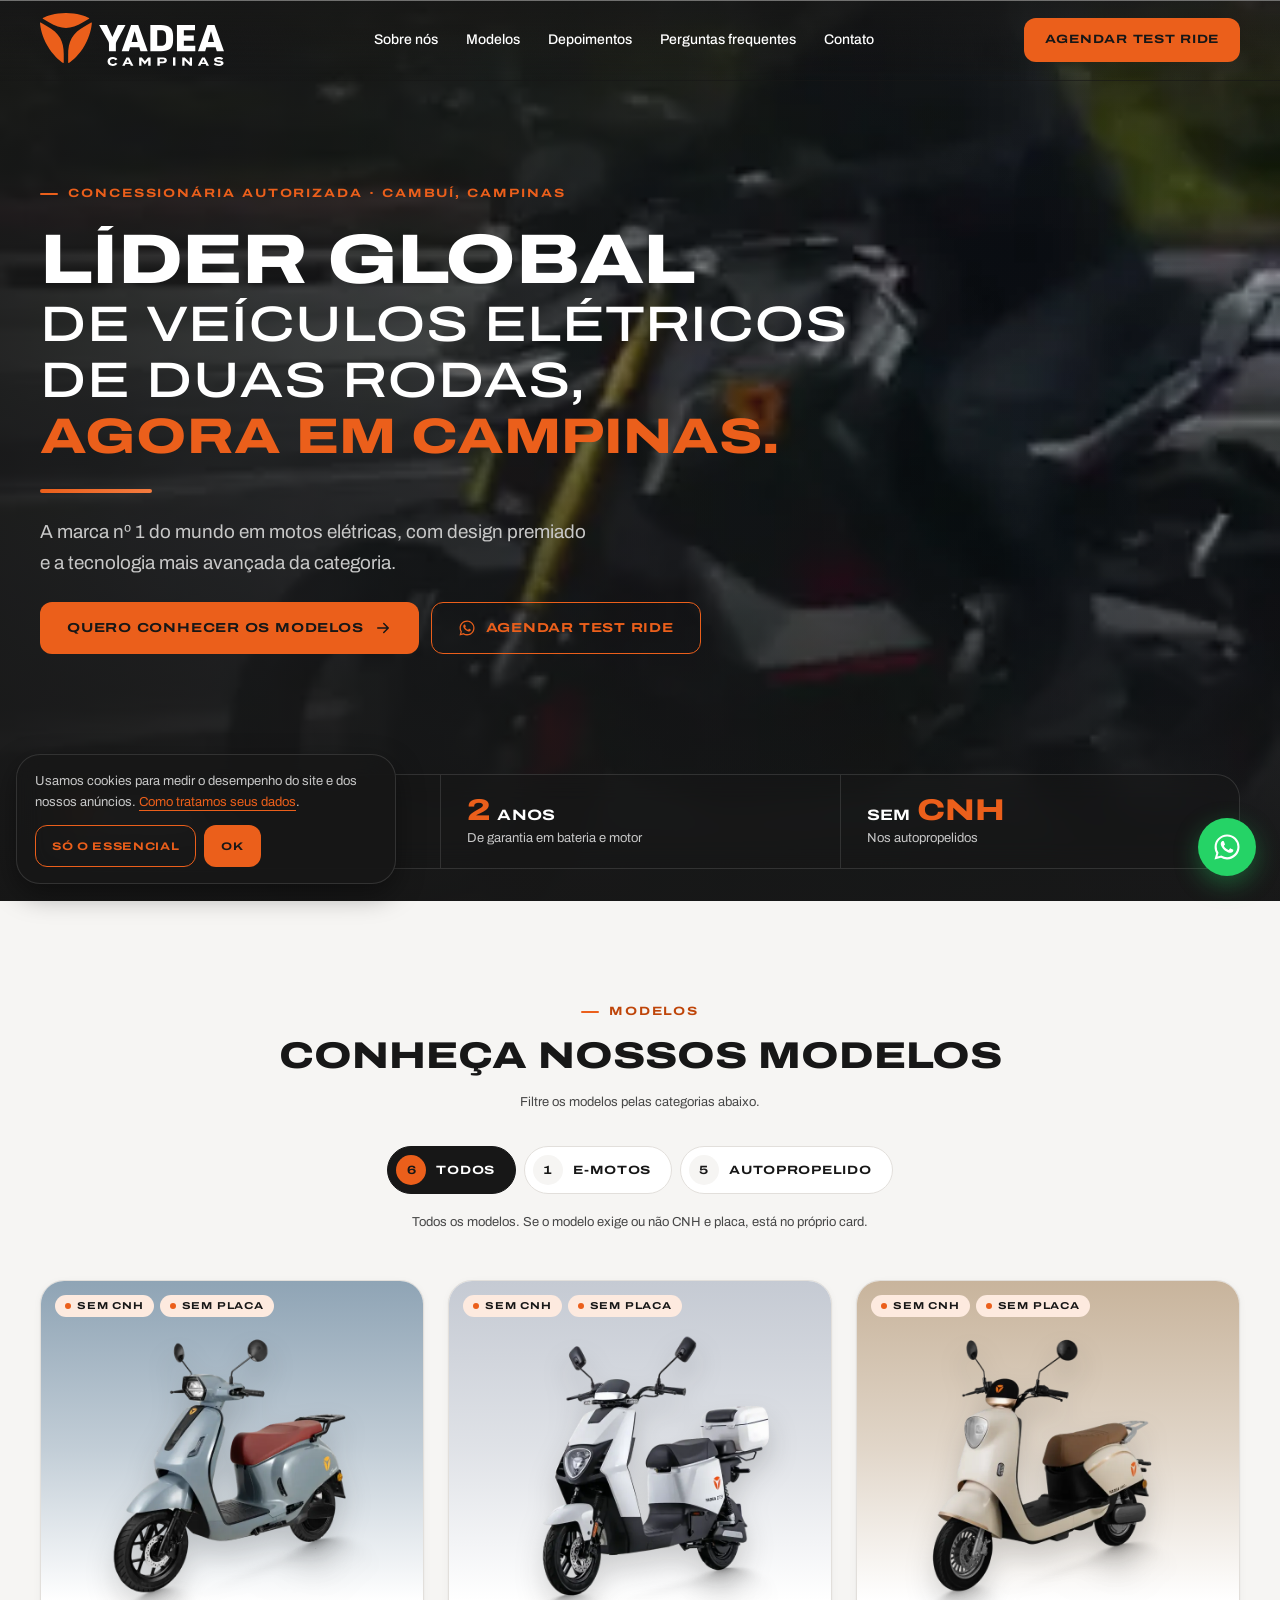
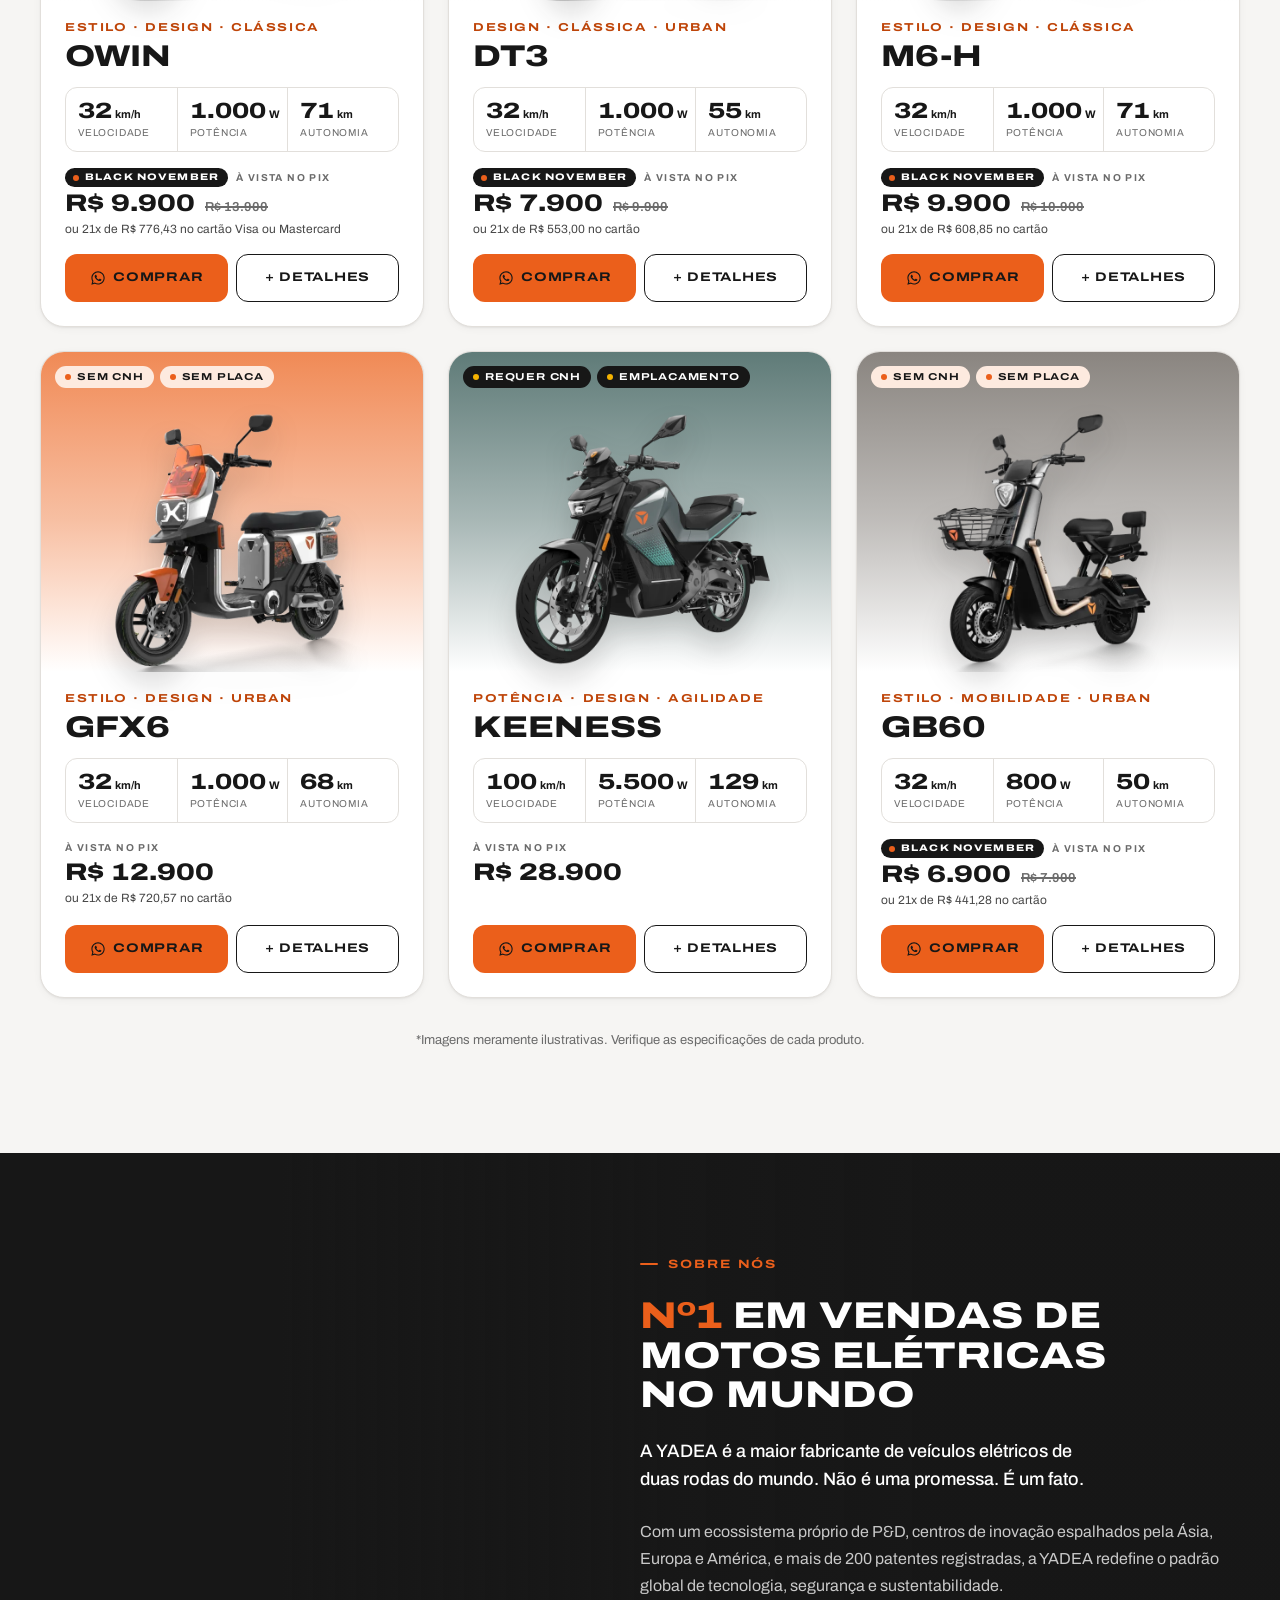
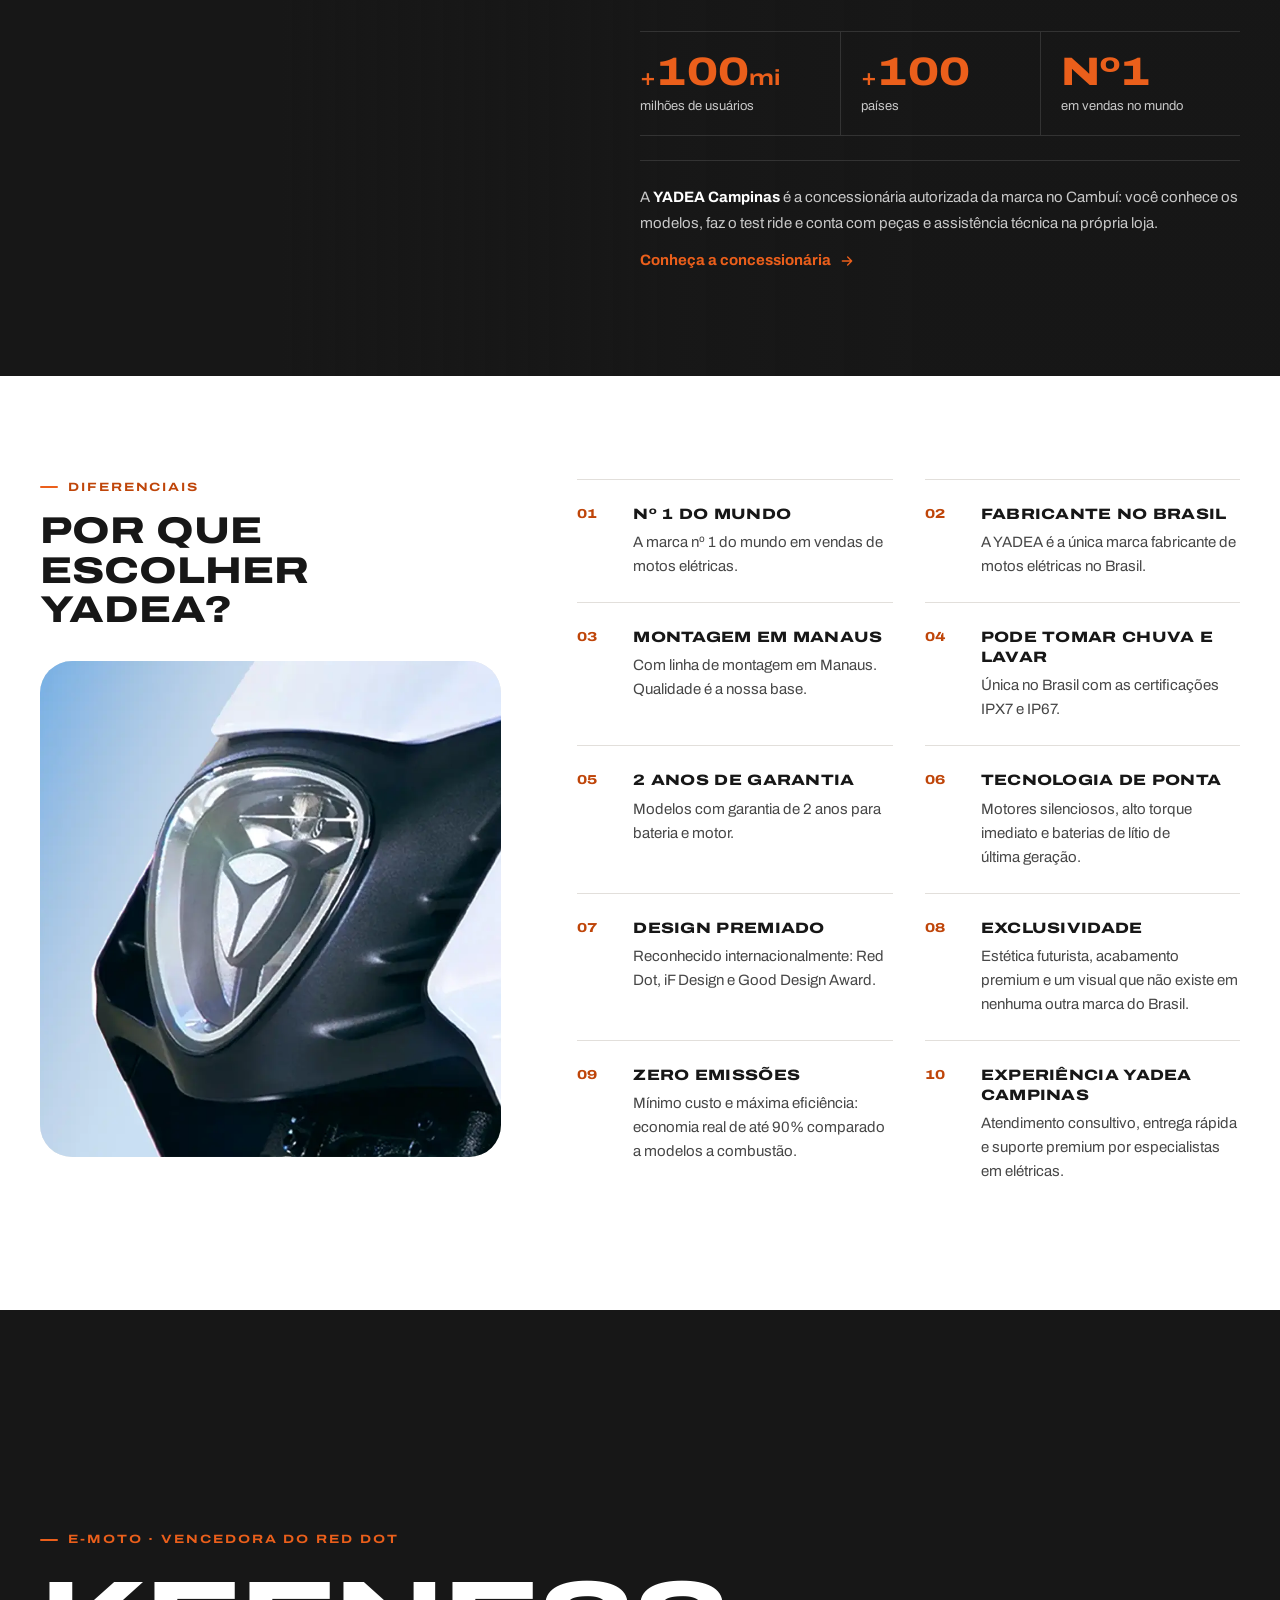
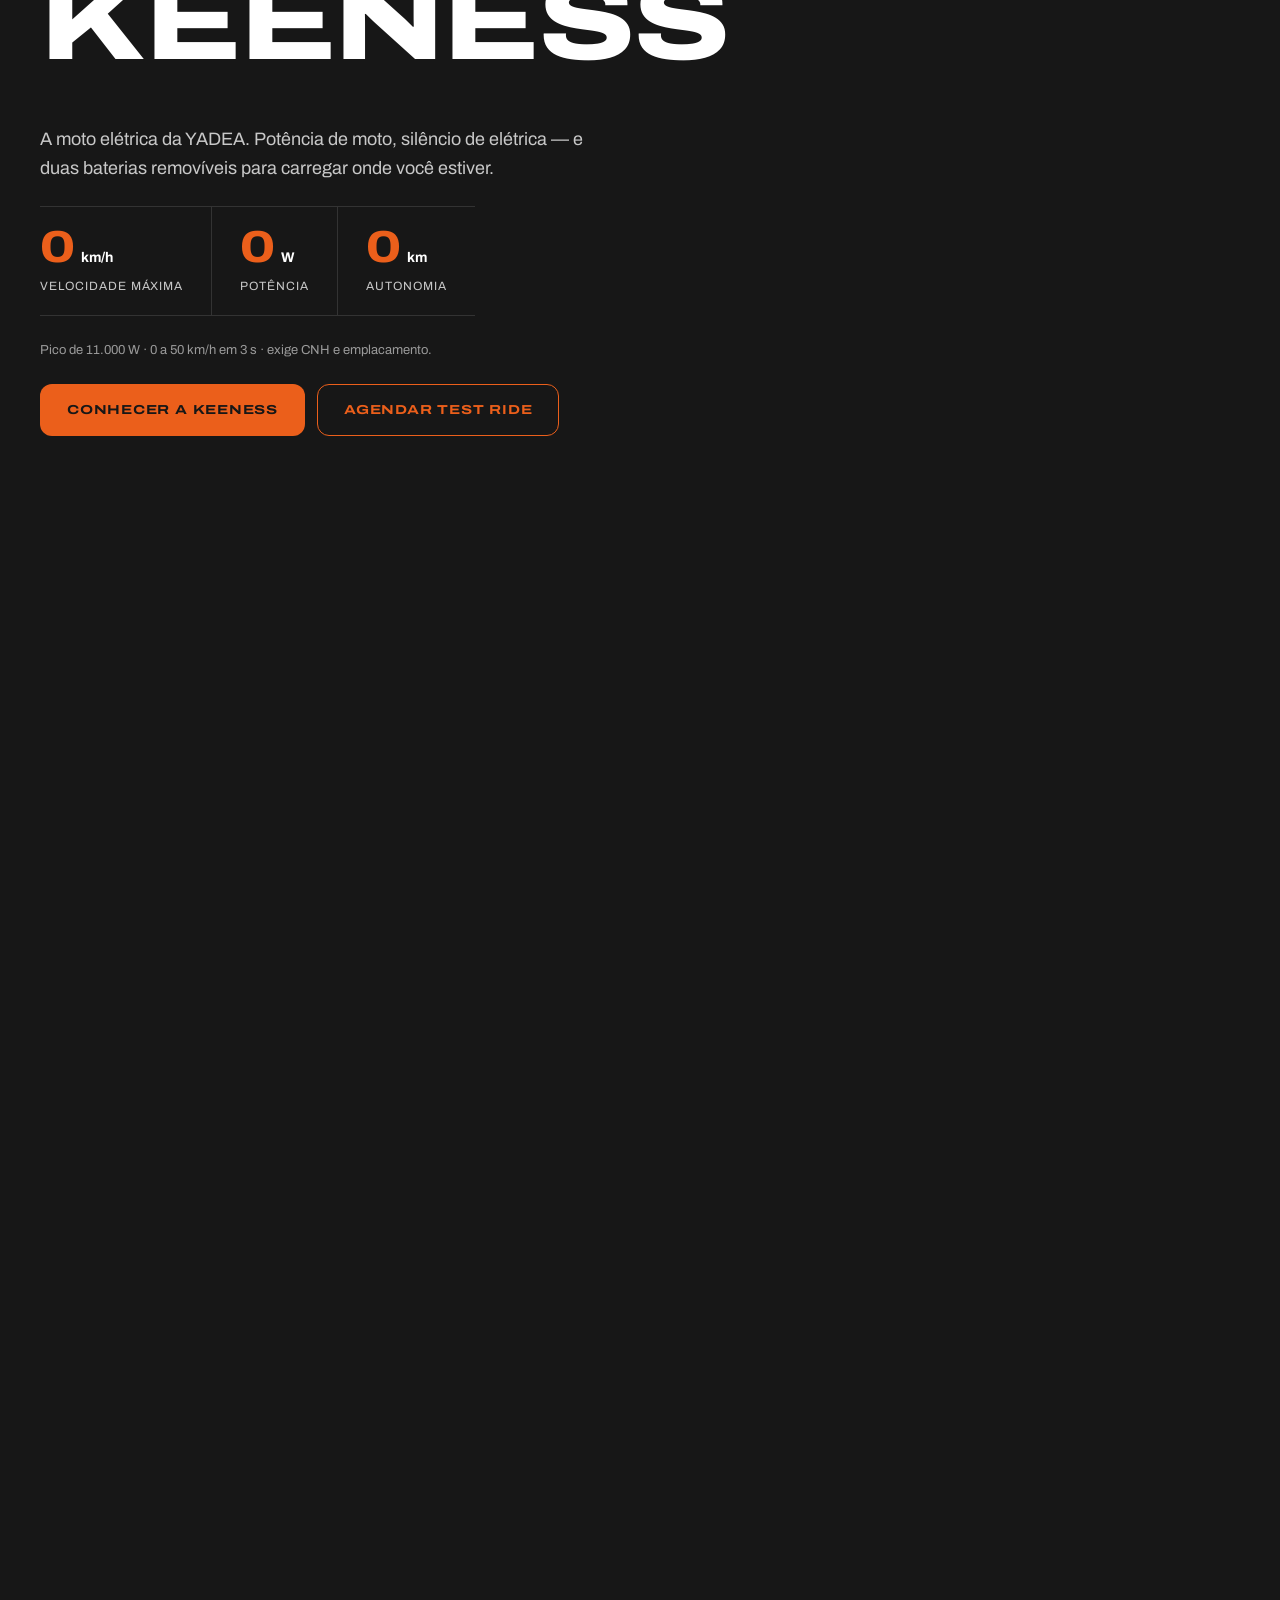
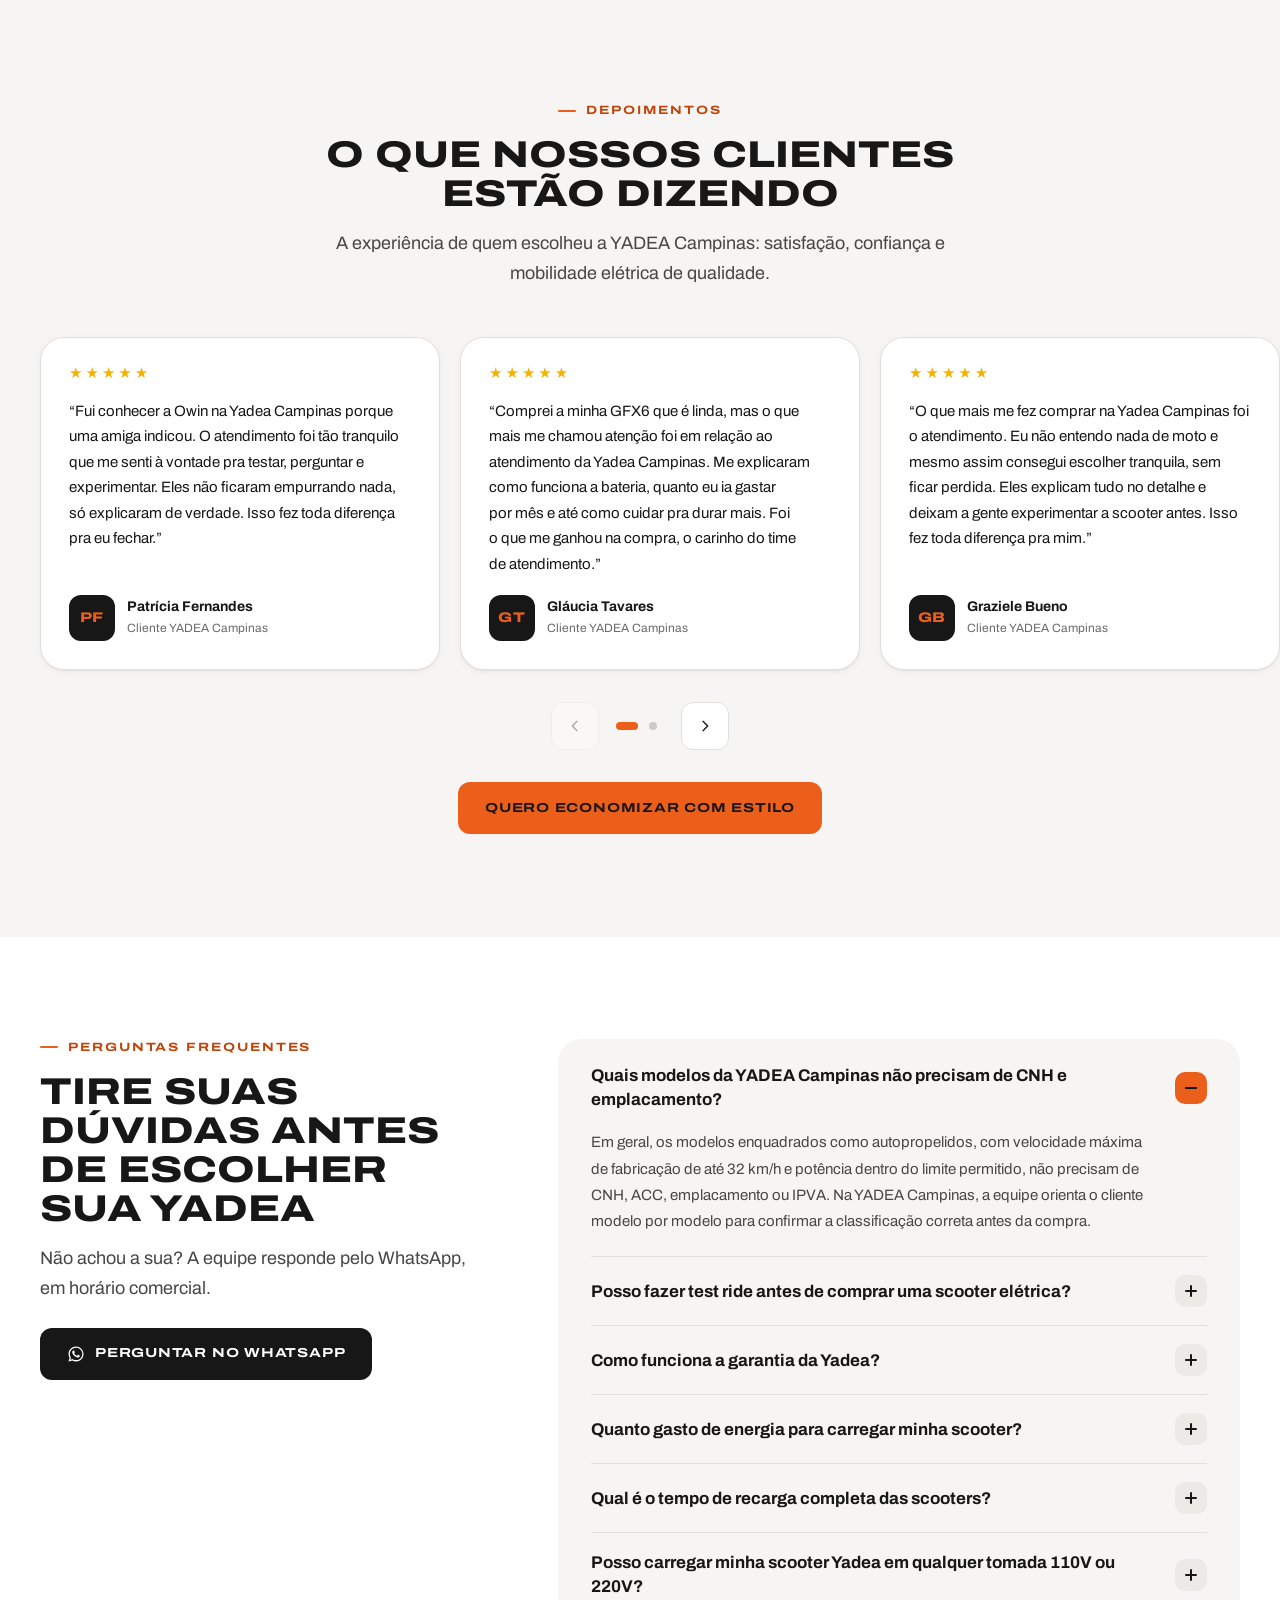
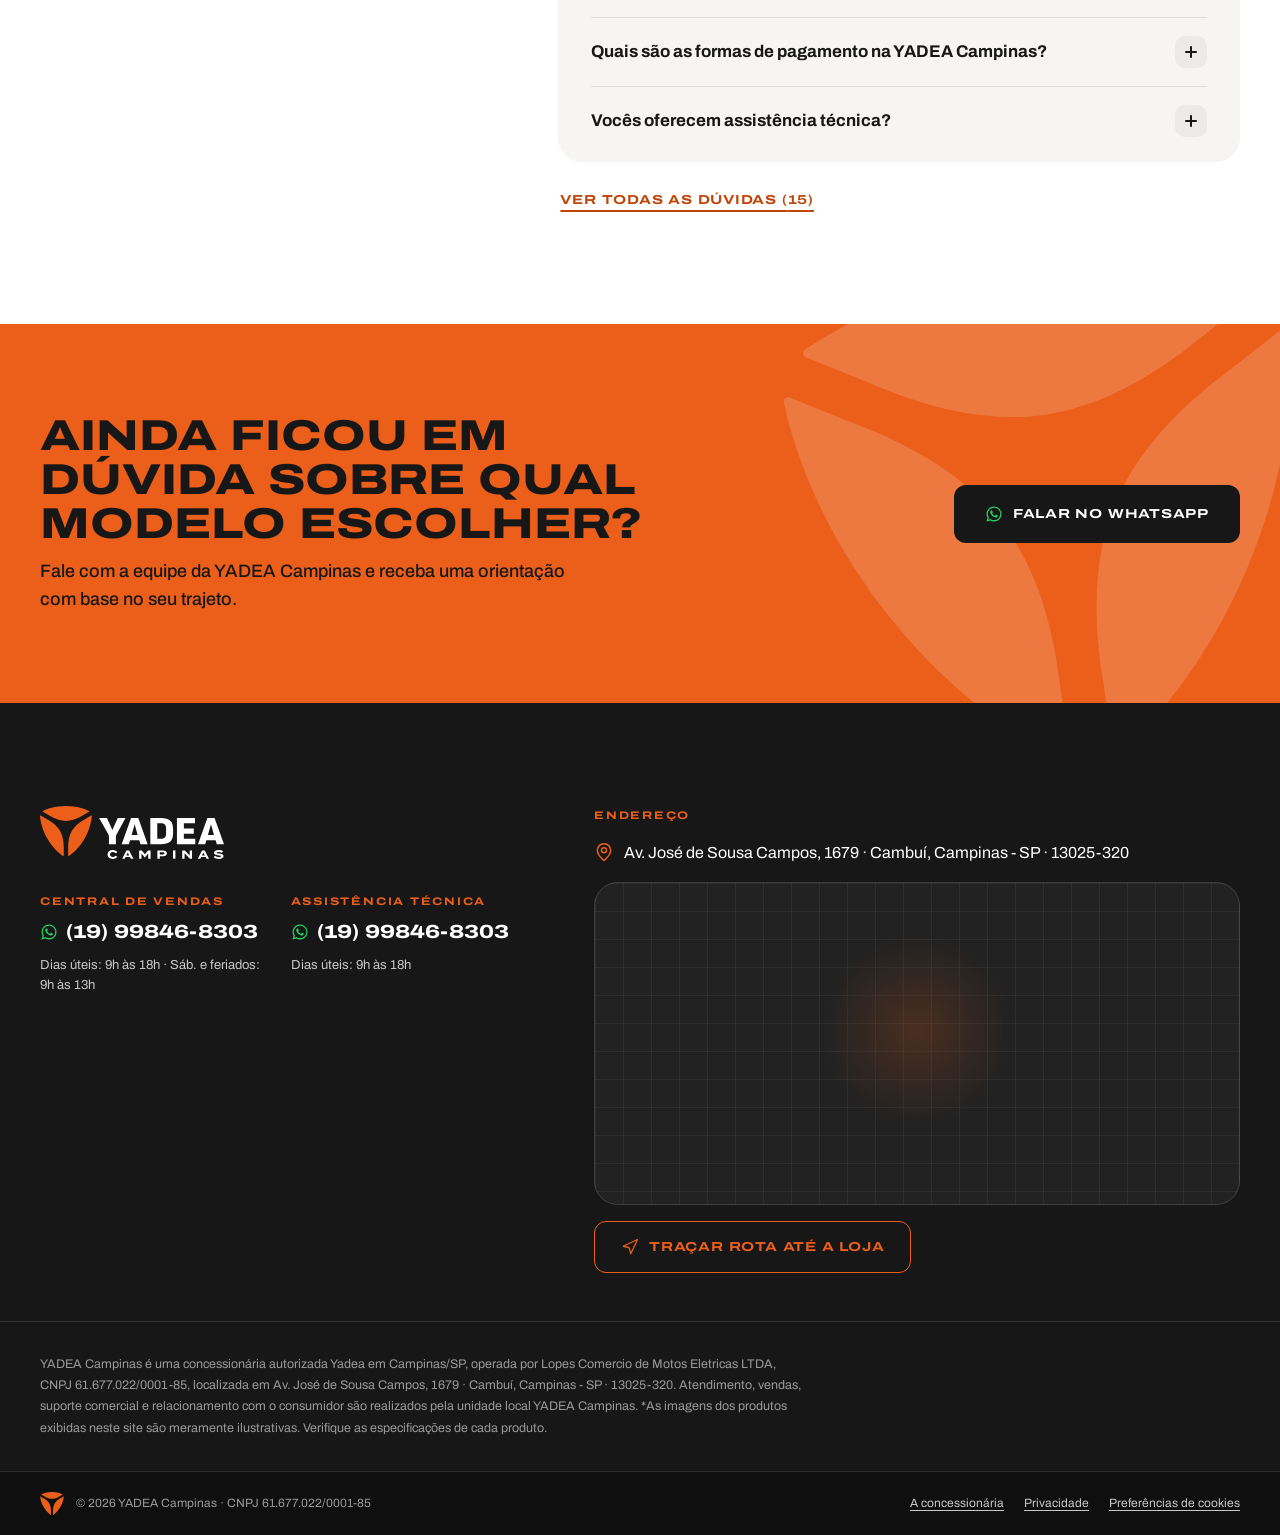
==== index.html @ d4ffc4b7 "chore: prévia — preços Black November, cores corrigidas e fotos novas (v1.0.4) Co-Authored-By: Claud" ====
<!DOCTYPE html>
<html lang="pt-BR" data-ga4="" data-meta-pixel="" data-sem-servidor="1">
<head>
<meta charset="utf-8">
<meta name="viewport" content="width=device-width, initial-scale=1, viewport-fit=cover">
<title>YADEA Campinas | Moto e Scooter Elétrica em Cambuí</title>
<meta name="description" content="Concessionária autorizada YADEA no Cambuí, em Campinas: scooters elétricas sem CNH, a moto elétrica Keeness, test ride, assistência técnica e WhatsApp.">
<meta name="robots" content="noindex, nofollow">
<meta name="theme-color" content="#171717">
<link rel="canonical" href="https://yadeacampinas.com/">

<meta property="og:type" content="website">
<meta property="og:locale" content="pt_BR">
<meta property="og:site_name" content="YADEA Campinas">
<meta property="og:title" content="YADEA Campinas · Líder global em veículos elétricos de duas rodas, agora em Campinas">
<meta property="og:description" content="A marca nº 1 do mundo em motos elétricas. Scooters sem CNH, a moto elétrica Keeness e test ride na concessionária do Cambuí.">
<meta property="og:image" content="https://yadeacampinas.com/assets/img/social/yadea-campinas-compartilhamento.jpg">
<meta property="og:image:type" content="image/jpeg">
<meta property="og:image:width" content="1200">
<meta property="og:image:height" content="630">
<meta property="og:image:alt" content="Scooter elétrica YADEA e a assinatura YADEA Campinas sobre fundo grafite">
<meta name="twitter:card" content="summary_large_image">

<link rel="icon" href="favicon.ico" sizes="48x48">
<link rel="icon" href="assets/img/brand/icone-app-laranja.svg" type="image/svg+xml">
<link rel="apple-touch-icon" href="assets/img/brand/apple-touch-icon.png">

<link rel="preload" href="assets/fonts/archivo-latin-var.woff2" as="font" type="font/woff2" crossorigin>
<link rel="stylesheet" href="assets/css/yadea.css?v=1.0.4">

<link rel="preload" as="image" href="assets/img/hero/hero-poster.webp" media="(min-width: 761px)" fetchpriority="high">
<link rel="preload" as="image" href="assets/img/hero/hero-poster-vertical.webp" media="(max-width: 760px)" fetchpriority="high">

<script>
  (function (h) {
    h.classList.add('js');
    setTimeout(function () { if (!h.classList.contains('motion-ok')) h.classList.add('sem-anima'); }, 3500);
  })(document.documentElement);
</script>

<script src="assets/js/consent.js?v=1.0.4"></script>

<script>
  (function () {
    var id = document.documentElement.dataset.ga4;
    if (!id) return;
    var s = document.createElement('script');
    s.async = true;
    s.src = 'https://www.googletagmanager.com/gtag/js?id=' + id;
    document.head.appendChild(s);
    gtag('js', new Date());
    gtag('config', id, { send_page_view: false });
  })();
</script>

<script type="application/ld+json">{"@context":"https://schema.org","@type":"MotorcycleDealer","@id":"https://yadeacampinas.com/#loja","name":"YADEA Campinas","legalName":"Lopes Comercio de Motos Eletricas LTDA","taxID":"61.677.022/0001-85","description":"Concessionária autorizada YADEA no Cambuí, em Campinas: scooters elétricas sem CNH, a moto elétrica Keeness, test ride, assistência técnica e WhatsApp.","url":"https://yadeacampinas.com/","image":"https://yadeacampinas.com/assets/img/social/yadea-campinas-compartilhamento.jpg","logo":"https://yadeacampinas.com/assets/img/brand/logo-campinas-positivo.svg","telephone":"+55 19 99846-8303","brand":{"@type":"Brand","name":"YADEA"},"areaServed":{"@type":"City","name":"Campinas"},"address":{"@type":"PostalAddress","streetAddress":"Av. José de Sousa Campos, 1679","addressLocality":"Campinas","addressRegion":"SP","postalCode":"13025-320","addressCountry":"BR"},"hasMap":"https://www.google.com/maps/search/?api=1&query=YADEA%20Campinas%2C%20Av.%20Jos%C3%A9%20de%20Sousa%20Campos%2C%201679%2C%20Cambu%C3%AD%2C%20Campinas%20-%20SP%2C%2013025-320","openingHoursSpecification":[{"@type":"OpeningHoursSpecification","dayOfWeek":["Monday","Tuesday","Wednesday","Thursday","Friday"],"opens":"09:00","closes":"18:00"},{"@type":"OpeningHoursSpecification","dayOfWeek":["Saturday"],"opens":"09:00","closes":"13:00"}],"contactPoint":[{"@type":"ContactPoint","telephone":"+5519998468303","contactType":"sales","areaServed":"BR","availableLanguage":"Portuguese"},{"@type":"ContactPoint","telephone":"+5519998468303","contactType":"technical support","areaServed":"BR","availableLanguage":"Portuguese"}]}</script>
<script type="application/ld+json">{"@context":"https://schema.org","@type":"WebSite","@id":"https://yadeacampinas.com/#site","name":"YADEA Campinas","alternateName":"YADEA Campinas","url":"https://yadeacampinas.com/","inLanguage":"pt-BR","publisher":{"@id":"https://yadeacampinas.com/#loja"}}</script>
<script type="application/ld+json">{"@context":"https://schema.org","@type":"FAQPage","mainEntity":[{"@type":"Question","name":"Quais modelos da YADEA Campinas não precisam de CNH e emplacamento?","acceptedAnswer":{"@type":"Answer","text":"Em geral, os modelos enquadrados como autopropelidos, com velocidade máxima de fabricação de até 32 km/h e potência dentro do limite permitido, não precisam de CNH, ACC, emplacamento ou IPVA. Na YADEA Campinas, a equipe orienta o cliente modelo por modelo para confirmar a classificação correta antes da compra."}},{"@type":"Question","name":"Posso fazer test ride antes de comprar uma scooter elétrica?","acceptedAnswer":{"@type":"Answer","text":"Sim. O test ride é uma das melhores formas de escolher o modelo certo, principalmente para quem nunca usou uma scooter elétrica. Durante o teste, você consegue avaliar conforto, altura do banco, aceleração, estabilidade, frenagem, peso, ergonomia e sensação de segurança no uso real."}},{"@type":"Question","name":"Como funciona a garantia da Yadea?","acceptedAnswer":{"@type":"Answer","text":"A Yadea oferece uma garantia completa para a sua tranquilidade: são 2 anos de garantia para a bateria, 2 anos de garantia para o motor e 1 ano de garantia para os componentes elétricos."}},{"@type":"Question","name":"Quanto gasto de energia para carregar minha scooter?","acceptedAnswer":{"@type":"Answer","text":"O custo médio de uma recarga completa fica entre R$ 0,80 e R$ 2,00, dependendo do modelo e da tarifa de energia da sua região. É muito mais econômico do que gasolina."}},{"@type":"Question","name":"Qual é o tempo de recarga completa das scooters?","acceptedAnswer":{"@type":"Answer","text":"Depende do modelo, mas em média: autopropelidos, de 5 a 6 horas; scooters de maior potência, de 6 a 8 horas."}},{"@type":"Question","name":"Posso carregar minha scooter Yadea em qualquer tomada 110V ou 220V?","acceptedAnswer":{"@type":"Answer","text":"Sim. Os carregadores da Yadea são bivolt automáticos, compatíveis com 110V e 220V."}},{"@type":"Question","name":"Quais são as formas de pagamento na YADEA Campinas?","acceptedAnswer":{"@type":"Answer","text":"Oferecemos Pix, cartão de crédito (parcelamento sem juros em algumas opções), financiamento, carteira digital e consórcio (para modelos que exigem documentação)."}},{"@type":"Question","name":"Vocês oferecem assistência técnica?","acceptedAnswer":{"@type":"Answer","text":"Sim! A YADEA Campinas conta com assistência técnica autorizada na própria loja, com equipe especializada e treinada pela marca para realizar manutenção e suporte em scooters elétricas Yadea, garantindo segurança, qualidade e tranquilidade no pós-venda."}},{"@type":"Question","name":"Como escolher entre GB60, M6-H, Owin, DT3, GFX6 e Keeness?","acceptedAnswer":{"@type":"Answer","text":"Se sua prioridade é praticidade urbana, economia e deslocamento diário, modelos como GB60, M6-H, Owin, DT3 e GFX6 podem ser boas opções dentro da proposta de mobilidade elétrica urbana. Se você busca mais performance, maior velocidade e uma experiência mais próxima de uma moto elétrica robusta, a Keeness pode fazer mais sentido. A melhor escolha é comparar autonomia, potência, conforto, necessidade de documentação e tipo de trajeto."}},{"@type":"Question","name":"A Yadea possui modelos homologados no Brasil?","acceptedAnswer":{"@type":"Answer","text":"Sim. Os modelos que ultrapassam os limites de autopropelidos passam por homologação completa no Inmetro e Denatran, atendendo às normas nacionais de segurança. O cliente recebe o documento necessário para realizar o primeiro emplacamento."}},{"@type":"Question","name":"Scooter elétrica aguenta subida em Campinas?","acceptedAnswer":{"@type":"Answer","text":"Sim, mas o desempenho em subida depende da potência do motor, do peso do condutor, da inclinação da via e da carga da bateria. Para regiões com ladeiras ou trajetos mais exigentes, é recomendável escolher um modelo com mais torque e testar a scooter em um test ride antes de fechar a compra."}},{"@type":"Question","name":"As scooters Yadea são resistentes à chuva?","acceptedAnswer":{"@type":"Answer","text":"Sim. Os modelos possuem proteção IP (varia por modelo), permitindo uso em chuva leve. Recomenda-se evitar alagamentos ou chuva extrema."}},{"@type":"Question","name":"A bateria de lítio da scooter elétrica é removível?","acceptedAnswer":{"@type":"Answer","text":"Alguns modelos contam com bateria removível, o que facilita a recarga em casa, no apartamento ou no trabalho. Isso é especialmente útil para quem não tem tomada na garagem. Antes de escolher o modelo, confirme com a YADEA Campinas se a versão desejada possui bateria removível e qual é o procedimento correto de retirada, transporte e carregamento."}},{"@type":"Question","name":"Scooter elétrica pode andar na rua, ciclovia ou calçada?","acceptedAnswer":{"@type":"Answer","text":"A circulação depende do tipo de veículo e das regras locais da via. Bicicletas elétricas e autopropelidos costumam seguir regras semelhantes às das bicicletas, respeitando ciclovias, ciclofaixas e limites de velocidade. Em áreas de pedestres, a circulação só deve ocorrer quando permitida pelo órgão responsável e em baixa velocidade. Ciclomotores, por outro lado, não devem circular em calçadas ou ciclovias."}},{"@type":"Question","name":"Onde comprar scooter elétrica Yadea em Campinas?","acceptedAnswer":{"@type":"Answer","text":"A YADEA Campinas atende na Av. José de Sousa Campos, 1679, Cambuí, em Campinas/SP. Na unidade, você pode conhecer os modelos, tirar dúvidas sobre legislação, autonomia e manutenção, além de agendar um test ride para experimentar a scooter antes de comprar."}}]}</script>
<script type="application/ld+json">{"@context":"https://schema.org","@type":"ItemList","name":"Modelos YADEA Campinas","itemListElement":[{"@type":"ListItem","position":1,"url":"https://yadeacampinas.com/modelos-de-motos/owin/","name":"YADEA Owin"},{"@type":"ListItem","position":2,"url":"https://yadeacampinas.com/modelos-de-motos/dt3/","name":"YADEA DT3"},{"@type":"ListItem","position":3,"url":"https://yadeacampinas.com/modelos-de-motos/m6-h/","name":"YADEA M6-H"},{"@type":"ListItem","position":4,"url":"https://yadeacampinas.com/modelos-de-motos/gfx6/","name":"YADEA GFX6"},{"@type":"ListItem","position":5,"url":"https://yadeacampinas.com/modelos-de-motos/keeness/","name":"YADEA Keeness"},{"@type":"ListItem","position":6,"url":"https://yadeacampinas.com/modelos-de-motos/gb60/","name":"YADEA GB60"}]}</script>
</head>
<body>
<a class="u-skip" href="#conteudo">Pular para o conteúdo</a>

<svg width="0" height="0" aria-hidden="true" focusable="false" style="position:absolute">
  <symbol id="i-whats" viewBox="0 0 24 24" fill="currentColor">
    <path d="M12.04 2c-5.5 0-9.97 4.47-9.97 9.97 0 1.76.46 3.48 1.34 5L2 22l5.16-1.35a9.93 9.93 0 0 0 4.88 1.25h.01c5.5 0 9.97-4.47 9.97-9.97 0-2.66-1.04-5.17-2.92-7.05A9.9 9.9 0 0 0 12.04 2Zm0 18.15h-.01a8.27 8.27 0 0 1-4.21-1.15l-.3-.18-3.13.82.84-3.05-.2-.31a8.24 8.24 0 0 1-1.26-4.41c0-4.57 3.72-8.29 8.29-8.29 2.21 0 4.29.86 5.86 2.43a8.24 8.24 0 0 1 2.43 5.87c0 4.57-3.72 8.27-8.31 8.27Zm4.55-6.2c-.25-.13-1.47-.73-1.7-.81-.23-.08-.4-.13-.56.13-.17.25-.64.81-.79.98-.14.17-.29.19-.54.06-.25-.12-1.05-.39-2-1.23-.74-.66-1.24-1.47-1.38-1.72-.15-.25-.02-.39.11-.51.11-.11.25-.29.37-.44.13-.14.17-.25.25-.41.09-.17.04-.31-.02-.44-.06-.12-.56-1.35-.77-1.85-.2-.48-.41-.42-.56-.43h-.48c-.17 0-.44.06-.66.31-.23.25-.87.85-.87 2.08s.89 2.41 1.02 2.58c.12.17 1.75 2.67 4.24 3.75.59.25 1.05.4 1.41.52.59.19 1.13.16 1.56.1.47-.07 1.47-.6 1.68-1.18.2-.58.2-1.07.15-1.18-.06-.1-.23-.17-.48-.29Z"/>
  </symbol>
  <symbol id="i-seta" viewBox="0 0 24 24" fill="none" stroke="currentColor" stroke-width="2" stroke-linecap="round" stroke-linejoin="round"><path d="m9 5 7 7-7 7"/></symbol>
  <symbol id="i-flecha" viewBox="0 0 24 24" fill="none" stroke="currentColor" stroke-width="2" stroke-linecap="round" stroke-linejoin="round"><path d="M5 12h14M13 6l6 6-6 6"/></symbol>
  <symbol id="i-x" viewBox="0 0 24 24" fill="none" stroke="currentColor" stroke-width="2" stroke-linecap="round" stroke-linejoin="round"><path d="M18 6 6 18M6 6l12 12"/></symbol>
  <symbol id="i-pino" viewBox="0 0 24 24" fill="none" stroke="currentColor" stroke-width="1.75" stroke-linecap="round" stroke-linejoin="round"><path d="M20 10c0 4.99-5.54 10.19-7.4 11.8a1 1 0 0 1-1.2 0C9.54 20.19 4 14.99 4 10a8 8 0 0 1 16 0"/><circle cx="12" cy="10" r="3"/></symbol>
  <symbol id="i-rota" viewBox="0 0 24 24" fill="none" stroke="currentColor" stroke-width="1.75" stroke-linecap="round" stroke-linejoin="round"><path d="M3 11 22 2l-9 19-2-8-8-2z"/></symbol>
  <symbol id="i-relogio" viewBox="0 0 24 24" fill="none" stroke="currentColor" stroke-width="1.75" stroke-linecap="round" stroke-linejoin="round"><circle cx="12" cy="12" r="9"/><path d="M12 7v5l3 2"/></symbol>
  <symbol id="i-chave" viewBox="0 0 24 24" fill="none" stroke="currentColor" stroke-width="1.75" stroke-linecap="round" stroke-linejoin="round"><path d="M14.7 6.3a1 1 0 0 0 0 1.4l1.6 1.6a1 1 0 0 0 1.4 0l3.77-3.77a6 6 0 0 1-7.94 7.94l-6.91 6.91a2.12 2.12 0 0 1-3-3l6.91-6.91a6 6 0 0 1 7.94-7.94l-3.76 3.76z"/></symbol>
  <symbol id="i-check" viewBox="0 0 24 24" fill="none" stroke="currentColor" stroke-width="2.4" stroke-linecap="round" stroke-linejoin="round"><path d="M20 6 9 17l-5-5"/></symbol>
  <symbol id="i-alerta" viewBox="0 0 24 24" fill="none" stroke="currentColor" stroke-width="2.4" stroke-linecap="round" stroke-linejoin="round"><path d="M12 7v6M12 17h.01"/></symbol>
  <symbol id="i-escudo" viewBox="0 0 24 24" fill="none" stroke="currentColor" stroke-width="1.75" stroke-linecap="round" stroke-linejoin="round"><path d="M20 13c0 5-3.5 7.5-7.66 8.95a1 1 0 0 1-.67-.01C7.5 20.5 4 18 4 13V6a1 1 0 0 1 1-1c2 0 4.5-1.2 6.24-2.72a1.17 1.17 0 0 1 1.52 0C14.51 3.81 17 5 19 5a1 1 0 0 1 1 1z"/><path d="m9 12 2 2 4-4"/></symbol>
  <symbol id="i-instagram" viewBox="0 0 24 24" fill="none" stroke="currentColor" stroke-width="1.75" stroke-linecap="round" stroke-linejoin="round"><rect x="2.5" y="2.5" width="19" height="19" rx="5"/><path d="M16 11.37A4 4 0 1 1 12.63 8 4 4 0 0 1 16 11.37Z"/><path d="M17.5 6.5h.01"/></symbol>
</svg>

<header class="header" id="header">
  <div class="u-container header__barra">
    <a class="header__logo" href="#topo" aria-label="YADEA Campinas, ir para o início">
      <img src="assets/img/brand/logo-campinas-negativo.svg" alt="YADEA Campinas" width="184" height="54">
    </a>

    <nav class="header__nav" aria-label="Navegação principal">
      <a class="header__link" href="#sobre">Sobre nós</a>
      <a class="header__link" href="#modelos">Modelos</a>
      <a class="header__link" href="#depoimentos">Depoimentos</a>
      <a class="header__link" href="#perguntas">Perguntas frequentes</a>
      <a class="header__link" href="#contato">Contato</a>
    </nav>

    <div class="header__acoes">
      <a class="btn btn--primario btn--desktop" data-whats="testRideGeral" data-origem="header_testride" href="https://wa.me/5519998468303?text=Ol%C3%A1!%20Vim%20pelo%20site%20e%20gostaria%20de%20agendar%20um%20test%20ride%20na%20YADEA%20Campinas." target="_blank" rel="noopener">Agendar test ride</a>
      <button class="header__toggle" type="button" id="menu-toggle" aria-expanded="false" aria-controls="menu">
        <span class="header__toggle-icone" aria-hidden="true"><span></span><span></span><span></span></span>
        <span class="header__toggle-rotulo" aria-hidden="true"><span>Menu</span><span>Fechar</span></span>
        <span class="u-visually-hidden">Abrir menu de navegação</span>
      </button>
    </div>
  </div>
</header>

<div class="menu" id="menu" aria-hidden="true">
  <div class="menu__cortina menu__cortina--1" aria-hidden="true"></div>
  <div class="menu__cortina menu__cortina--2" aria-hidden="true"></div>
  <nav class="menu__painel" aria-label="Navegação mobile" data-lenis-prevent>
    <ul class="menu__lista">
      <li class="menu__item-wrap"><a class="menu__item" href="#sobre"><span class="menu__numero">01</span>Sobre nós</a></li>
      <li class="menu__item-wrap"><a class="menu__item" href="#modelos"><span class="menu__numero">02</span>Modelos</a></li>
      <li class="menu__item-wrap"><a class="menu__item" href="#depoimentos"><span class="menu__numero">03</span>Depoimentos</a></li>
      <li class="menu__item-wrap"><a class="menu__item" href="#perguntas"><span class="menu__numero">04</span>Perguntas</a></li>
      <li class="menu__item-wrap"><a class="menu__item" href="#contato"><span class="menu__numero">05</span>Contato</a></li>
    </ul>
    <div class="menu__rodape">
      <div class="menu__contato">
        <strong data-config="whatsapp.numero">(19) 99846-8303</strong>
        <span data-horarios="vendas"></span>
      </div>
      <a class="btn btn--primario" data-whats="testRideGeral" data-origem="menu_testride" href="https://wa.me/5519998468303?text=Ol%C3%A1!%20Vim%20pelo%20site%20e%20gostaria%20de%20agendar%20um%20test%20ride%20na%20YADEA%20Campinas." target="_blank" rel="noopener">Agendar test ride</a>
    </div>
  </nav>
</div>

<main id="conteudo">
  <span id="topo"></span>

  <section class="hero" aria-labelledby="hero-titulo">
    <div class="hero__midia" aria-hidden="true">
      <picture>
        <source media="(max-width: 760px)" srcset="assets/img/hero/hero-poster-vertical.webp" width="324" height="576">
        <img src="assets/img/hero/hero-poster.webp" alt="" width="1024" height="576" fetchpriority="high" decoding="async">
      </picture>
      <video id="hero-video" muted loop playsinline preload="none"
             data-src="assets/video/hero-yadea.mp4" data-src-celular="assets/video/hero-yadea-vertical.mp4"></video>
    </div>
    <div class="hero__scrim" aria-hidden="true"></div>

    <div class="u-container">
      <div class="hero__conteudo">
        <p class="eyebrow eyebrow--escuro hero__eyebrow" data-anima><span>Concessionária autorizada<span class="hero__local"> · Cambuí, Campinas</span></span></p>
        <h1 class="hero__titulo" id="hero-titulo" data-anima-linhas>
          <span class="hero__forte">Líder global</span><br>de veículos elétricos<br>de duas rodas,<br><span class="hero__destaque">agora em Campinas.</span>
        </h1>
        <span class="hero__carga" aria-hidden="true"></span>
        <p class="hero__lead" data-anima>
          A marca nº 1 do mundo em motos elétricas, com design premiado e a
          tecnologia mais avançada da categoria.
        </p>
        <div class="u-acoes" data-anima>
          <a class="btn btn--primario" href="#modelos">Quero conhecer os modelos <svg class="seta" aria-hidden="true"><use href="#i-flecha"></use></svg></a>
          <a class="btn btn--contorno-claro hero__secundario" data-whats="testRideGeral" data-origem="hero_testride" href="https://wa.me/5519998468303?text=Ol%C3%A1!%20Vim%20pelo%20site%20e%20gostaria%20de%20agendar%20um%20test%20ride%20na%20YADEA%20Campinas." target="_blank" rel="noopener"><svg aria-hidden="true"><use href="#i-whats"></use></svg>Agendar test ride</a>
        </div>
      </div>
    </div>

    <div class="u-container">
      <ul class="prova" aria-label="YADEA Campinas em resumo" data-anima>
        <li class="prova__item">
          <span class="prova__numero"><span data-total="modelos">6</span><small>modelos</small></span>
          <p class="prova__rotulo">Para testar na loja do Cambuí</p>
        </li>
        <li class="prova__item">
          <span class="prova__numero">2<small>anos</small></span>
          <p class="prova__rotulo">De garantia em bateria e motor</p>
        </li>
        <li class="prova__item">
          <span class="prova__numero"><small>sem</small>CNH</span>
          <p class="prova__rotulo">Nos autopropelidos</p>
        </li>
      </ul>
    </div>
  </section>

  <section class="u-secao vitrine s-clara" id="modelos" aria-labelledby="modelos-titulo">
    <div class="u-container">
      <div class="cabecalho cabecalho--centro">
        <p class="eyebrow" data-anima>Modelos</p>
        <h2 class="t-h2" id="modelos-titulo" data-anima>Conheça nossos modelos</h2>
        <p class="vitrine__instrucao" data-anima>Filtre os modelos pelas categorias abaixo.</p>
      </div>
    </div>

    <div class="filtro-sentinela" id="filtro-sentinela" aria-hidden="true"></div>
    <div class="filtro" id="filtro" role="group" aria-label="Filtrar modelos por categoria"></div>

    <div class="u-container">
      <p class="filtro__nota" id="filtro-nota" aria-live="polite"></p>
      <ul class="vitrine__grade" id="vitrine-grade" aria-label="Modelos">
        <li data-anima>
          <article class="card" data-id="owin">
            <div class="card__midia" style="--palco:#8FA4B5">
              <button class="card__foto" type="button" data-detalhes="owin"
                      aria-label="Ver detalhes da Owin">
                <img src="assets/img/models/owin-card.webp" alt="Scooter elétrica YADEA Owin cinza com banco vinho" loading="lazy" decoding="async" width="736" height="616">
              </button>
              <ul class="selos card__selos" aria-label="Classificação legal">
      <li class="selo selo--livre">Sem CNH</li>
      <li class="selo selo--livre">Sem placa</li></ul>
            </div>
            <div class="card__corpo">
              <div class="card__cabeca">
                <p class="card__tags">Estilo · Design · Clássica</p>
                <h3 class="card__nome">Owin</h3>
              </div>
              
        <dl class="specs ">
          
            <div class="spec">
              <dt>Velocidade</dt>
              <dd><b>32</b><span>km/h</span></dd>
            </div>
            <div class="spec">
              <dt>Potência</dt>
              <dd><b>1.000</b><span>W</span></dd>
            </div>
            <div class="spec">
              <dt>Autonomia</dt>
              <dd><b>71</b><span>km</span></dd>
            </div>
        </dl>
              
        <p class="preco card__preco">
          <span class="preco__topo"><span class="preco__selo">Black November</span><span class="preco__rotulo">À vista no PIX</span></span>
          <span class="preco__linha"><span class="preco__valor"><span class="u-visually-hidden">por </span>R$ 9.900</span> <s class="preco__de"><span class="u-visually-hidden">antes </span>R$ 13.900</s></span>
          <span class="preco__parcelas">ou 21x de R$ 776,43 no cartão Visa ou Mastercard</span>
        </p>
              <div class="card__acoes">
                <a class="btn btn--primario btn--card" href="https://wa.me/5519998468303?text=Ol%C3%A1!%20Vim%20pelo%20site%20e%20gostaria%20de%20saber%20mais%20sobre%20o%20modelo%20Owin." target="_blank" rel="noopener"><svg aria-hidden="true"><use href="#i-whats"></use></svg><span>Comprar<span class="u-visually-hidden"> a Owin pelo WhatsApp</span></span></a>
                <a class="btn btn--contorno btn--card" href="modelos-de-motos/owin/" data-detalhes="owin"><span>+ Detalhes<span class="u-visually-hidden"> da Owin</span></span></a>
              </div>
            </div>
          </article>
        </li>
        <li data-anima>
          <article class="card" data-id="dt3">
            <div class="card__midia" style="--palco:#C5CAD3">
              <button class="card__foto" type="button" data-detalhes="dt3"
                      aria-label="Ver detalhes da DT3">
                <img src="assets/img/models/dt3-card.webp" alt="Scooter elétrica YADEA DT3 branca com baú traseiro" loading="lazy" decoding="async" width="736" height="616">
              </button>
              <ul class="selos card__selos" aria-label="Classificação legal">
      <li class="selo selo--livre">Sem CNH</li>
      <li class="selo selo--livre">Sem placa</li></ul>
            </div>
            <div class="card__corpo">
              <div class="card__cabeca">
                <p class="card__tags">Design · Clássica · Urban</p>
                <h3 class="card__nome">DT3</h3>
              </div>
              
        <dl class="specs ">
          
            <div class="spec">
              <dt>Velocidade</dt>
              <dd><b>32</b><span>km/h</span></dd>
            </div>
            <div class="spec">
              <dt>Potência</dt>
              <dd><b>1.000</b><span>W</span></dd>
            </div>
            <div class="spec">
              <dt>Autonomia</dt>
              <dd><b>55</b><span>km</span></dd>
            </div>
        </dl>
              
        <p class="preco card__preco">
          <span class="preco__topo"><span class="preco__selo">Black November</span><span class="preco__rotulo">À vista no PIX</span></span>
          <span class="preco__linha"><span class="preco__valor"><span class="u-visually-hidden">por </span>R$ 7.900</span> <s class="preco__de"><span class="u-visually-hidden">antes </span>R$ 9.900</s></span>
          <span class="preco__parcelas">ou 21x de R$ 553,00 no cartão</span>
        </p>
              <div class="card__acoes">
                <a class="btn btn--primario btn--card" href="https://wa.me/5519998468303?text=Ol%C3%A1!%20Vim%20pelo%20site%20e%20gostaria%20de%20saber%20mais%20sobre%20o%20modelo%20DT3." target="_blank" rel="noopener"><svg aria-hidden="true"><use href="#i-whats"></use></svg><span>Comprar<span class="u-visually-hidden"> a DT3 pelo WhatsApp</span></span></a>
                <a class="btn btn--contorno btn--card" href="modelos-de-motos/dt3/" data-detalhes="dt3"><span>+ Detalhes<span class="u-visually-hidden"> da DT3</span></span></a>
              </div>
            </div>
          </article>
        </li>
        <li data-anima>
          <article class="card" data-id="m6-h">
            <div class="card__midia" style="--palco:#C8B49C">
              <button class="card__foto" type="button" data-detalhes="m6-h"
                      aria-label="Ver detalhes da M6-H">
                <img src="assets/img/models/m6-h-card.webp" alt="Scooter elétrica YADEA M6-H creme com banco marrom" loading="lazy" decoding="async" width="736" height="616">
              </button>
              <ul class="selos card__selos" aria-label="Classificação legal">
      <li class="selo selo--livre">Sem CNH</li>
      <li class="selo selo--livre">Sem placa</li></ul>
            </div>
            <div class="card__corpo">
              <div class="card__cabeca">
                <p class="card__tags">Estilo · Design · Clássica</p>
                <h3 class="card__nome">M6-H</h3>
              </div>
              
        <dl class="specs ">
          
            <div class="spec">
              <dt>Velocidade</dt>
              <dd><b>32</b><span>km/h</span></dd>
            </div>
            <div class="spec">
              <dt>Potência</dt>
              <dd><b>1.000</b><span>W</span></dd>
            </div>
            <div class="spec">
              <dt>Autonomia</dt>
              <dd><b>71</b><span>km</span></dd>
            </div>
        </dl>
              
        <p class="preco card__preco">
          <span class="preco__topo"><span class="preco__selo">Black November</span><span class="preco__rotulo">À vista no PIX</span></span>
          <span class="preco__linha"><span class="preco__valor"><span class="u-visually-hidden">por </span>R$ 9.900</span> <s class="preco__de"><span class="u-visually-hidden">antes </span>R$ 10.900</s></span>
          <span class="preco__parcelas">ou 21x de R$ 608,85 no cartão</span>
        </p>
              <div class="card__acoes">
                <a class="btn btn--primario btn--card" href="https://wa.me/5519998468303?text=Ol%C3%A1!%20Vim%20pelo%20site%20e%20gostaria%20de%20saber%20mais%20sobre%20o%20modelo%20M6-H." target="_blank" rel="noopener"><svg aria-hidden="true"><use href="#i-whats"></use></svg><span>Comprar<span class="u-visually-hidden"> a M6-H pelo WhatsApp</span></span></a>
                <a class="btn btn--contorno btn--card" href="modelos-de-motos/m6-h/" data-detalhes="m6-h"><span>+ Detalhes<span class="u-visually-hidden"> da M6-H</span></span></a>
              </div>
            </div>
          </article>
        </li>
        <li data-anima>
          <article class="card" data-id="gfx6">
            <div class="card__midia" style="--palco:#F08A55">
              <button class="card__foto" type="button" data-detalhes="gfx6"
                      aria-label="Ver detalhes da GFX6">
                <img src="assets/img/models/gfx6-card.webp" alt="Scooter elétrica YADEA GFX6 laranja e branca" loading="lazy" decoding="async" width="736" height="616">
              </button>
              <ul class="selos card__selos" aria-label="Classificação legal">
      <li class="selo selo--livre">Sem CNH</li>
      <li class="selo selo--livre">Sem placa</li></ul>
            </div>
            <div class="card__corpo">
              <div class="card__cabeca">
                <p class="card__tags">Estilo · Design · Urban</p>
                <h3 class="card__nome">GFX6</h3>
              </div>
              
        <dl class="specs ">
          
            <div class="spec">
              <dt>Velocidade</dt>
              <dd><b>32</b><span>km/h</span></dd>
            </div>
            <div class="spec">
              <dt>Potência</dt>
              <dd><b>1.000</b><span>W</span></dd>
            </div>
            <div class="spec">
              <dt>Autonomia</dt>
              <dd><b>68</b><span>km</span></dd>
            </div>
        </dl>
              
        <p class="preco card__preco">
          <span class="preco__topo"><span class="preco__rotulo">À vista no PIX</span></span>
          <span class="preco__linha"><span class="preco__valor">R$ 12.900</span></span>
          <span class="preco__parcelas">ou 21x de R$ 720,57 no cartão</span>
        </p>
              <div class="card__acoes">
                <a class="btn btn--primario btn--card" href="https://wa.me/5519998468303?text=Ol%C3%A1!%20Vim%20pelo%20site%20e%20gostaria%20de%20saber%20mais%20sobre%20o%20modelo%20GFX6." target="_blank" rel="noopener"><svg aria-hidden="true"><use href="#i-whats"></use></svg><span>Comprar<span class="u-visually-hidden"> a GFX6 pelo WhatsApp</span></span></a>
                <a class="btn btn--contorno btn--card" href="modelos-de-motos/gfx6/" data-detalhes="gfx6"><span>+ Detalhes<span class="u-visually-hidden"> da GFX6</span></span></a>
              </div>
            </div>
          </article>
        </li>
        <li data-anima>
          <article class="card" data-id="keeness">
            <div class="card__midia" style="--palco:#5F7B78">
              <button class="card__foto" type="button" data-detalhes="keeness"
                      aria-label="Ver detalhes da Keeness">
                <img src="assets/img/models/keeness-card.webp" alt="Moto elétrica YADEA Keeness cinza com detalhes verde-petróleo" loading="lazy" decoding="async" width="736" height="616">
              </button>
              <ul class="selos card__selos" aria-label="Classificação legal">
      <li class="selo selo--exige">Requer CNH</li>
      <li class="selo selo--exige">Emplacamento</li></ul>
            </div>
            <div class="card__corpo">
              <div class="card__cabeca">
                <p class="card__tags">Potência · Design · Agilidade</p>
                <h3 class="card__nome">Keeness</h3>
              </div>
              
        <dl class="specs ">
          
            <div class="spec">
              <dt>Velocidade</dt>
              <dd><b>100</b><span>km/h</span></dd>
            </div>
            <div class="spec">
              <dt>Potência</dt>
              <dd><b>5.500</b><span>W</span></dd>
            </div>
            <div class="spec">
              <dt>Autonomia</dt>
              <dd><b>129</b><span>km</span></dd>
            </div>
        </dl>
              
        <p class="preco card__preco">
          <span class="preco__topo"><span class="preco__rotulo">À vista no PIX</span></span>
          <span class="preco__linha"><span class="preco__valor">R$ 28.900</span></span>
          
        </p>
              <div class="card__acoes">
                <a class="btn btn--primario btn--card" href="https://wa.me/5519998468303?text=Ol%C3%A1!%20Vim%20pelo%20site%20e%20gostaria%20de%20saber%20mais%20sobre%20o%20modelo%20Keeness." target="_blank" rel="noopener"><svg aria-hidden="true"><use href="#i-whats"></use></svg><span>Comprar<span class="u-visually-hidden"> a Keeness pelo WhatsApp</span></span></a>
                <a class="btn btn--contorno btn--card" href="modelos-de-motos/keeness/" data-detalhes="keeness"><span>+ Detalhes<span class="u-visually-hidden"> da Keeness</span></span></a>
              </div>
            </div>
          </article>
        </li>
        <li data-anima>
          <article class="card" data-id="gb60">
            <div class="card__midia" style="--palco:#8A8580">
              <button class="card__foto" type="button" data-detalhes="gb60"
                      aria-label="Ver detalhes da GB60">
                <img src="assets/img/models/gb60-card.webp" alt="Scooter elétrica YADEA GB60 preta com quadro dourado e cesta dianteira" loading="lazy" decoding="async" width="736" height="616">
              </button>
              <ul class="selos card__selos" aria-label="Classificação legal">
      <li class="selo selo--livre">Sem CNH</li>
      <li class="selo selo--livre">Sem placa</li></ul>
            </div>
            <div class="card__corpo">
              <div class="card__cabeca">
                <p class="card__tags">Estilo · Mobilidade · Urban</p>
                <h3 class="card__nome">GB60</h3>
              </div>
              
        <dl class="specs ">
          
            <div class="spec">
              <dt>Velocidade</dt>
              <dd><b>32</b><span>km/h</span></dd>
            </div>
            <div class="spec">
              <dt>Potência</dt>
              <dd><b>800</b><span>W</span></dd>
            </div>
            <div class="spec">
              <dt>Autonomia</dt>
              <dd><b>50</b><span>km</span></dd>
            </div>
        </dl>
              
        <p class="preco card__preco">
          <span class="preco__topo"><span class="preco__selo">Black November</span><span class="preco__rotulo">À vista no PIX</span></span>
          <span class="preco__linha"><span class="preco__valor"><span class="u-visually-hidden">por </span>R$ 6.900</span> <s class="preco__de"><span class="u-visually-hidden">antes </span>R$ 7.900</s></span>
          <span class="preco__parcelas">ou 21x de R$ 441,28 no cartão</span>
        </p>
              <div class="card__acoes">
                <a class="btn btn--primario btn--card" href="https://wa.me/5519998468303?text=Ol%C3%A1!%20Vim%20pelo%20site%20e%20gostaria%20de%20saber%20mais%20sobre%20o%20modelo%20GB60." target="_blank" rel="noopener"><svg aria-hidden="true"><use href="#i-whats"></use></svg><span>Comprar<span class="u-visually-hidden"> a GB60 pelo WhatsApp</span></span></a>
                <a class="btn btn--contorno btn--card" href="modelos-de-motos/gb60/" data-detalhes="gb60"><span>+ Detalhes<span class="u-visually-hidden"> da GB60</span></span></a>
              </div>
            </div>
          </article>
        </li>
      </ul>
      <div class="vitrine__vazio" id="vitrine-vazio" hidden></div>
      <p class="t-small vitrine__legenda">*Imagens meramente ilustrativas. Verifique as especificações de cada produto.</p>
    </div>
  </section>

  <section class="u-secao s-escura sobre" id="sobre" aria-labelledby="sobre-titulo">
    <div class="sobre__fundo" aria-hidden="true">
      <picture>
        <source media="(max-width: 860px)" srcset="assets/img/cena/gfx6-showroom-mobile.webp" width="900" height="1126">
        <img src="assets/img/cena/gfx6-showroom.webp" alt="" width="1920" height="1080" loading="lazy" decoding="async">
      </picture>
    </div>
    <div class="u-container sobre__grade">
      <div class="sobre__texto">
        <p class="eyebrow eyebrow--escuro" data-anima>Sobre nós</p>
        <h2 class="sobre__titulo" id="sobre-titulo" data-anima>
          <span class="t-laranja">Nº1</span> em vendas de motos elétricas no mundo
        </h2>
        <p class="sobre__lead" data-anima>
          A YADEA é a maior fabricante de veículos elétricos de duas rodas do mundo.
          Não é uma promessa. É um fato.
        </p>
        <p class="t-body" data-anima>
          Com um ecossistema próprio de P&amp;D, centros de inovação espalhados pela Ásia,
          Europa e América, e mais de 200 patentes registradas, a YADEA redefine o padrão
          global de tecnologia, segurança e sustentabilidade.
        </p>

        <dl class="numeros" data-anima>
          <div class="numeros__item">
            <dt>milhões de usuários</dt>
            <dd><small>+</small><span data-contador="100">100</span><small>mi</small></dd>
          </div>
          <div class="numeros__item">
            <dt>países</dt>
            <dd><small>+</small><span data-contador="100">100</span></dd>
          </div>
          <div class="numeros__item">
            <dt>em vendas no mundo</dt>
            <dd>Nº1</dd>
          </div>
        </dl>

        <p class="sobre__loja" data-anima>
          A <strong data-config="marca.nome">YADEA Campinas</strong> é a concessionária autorizada
          da marca no Cambuí: você conhece os modelos, faz o test ride e conta com peças e
          assistência técnica na própria loja.
          <a class="link-seta" href="concessionaria-yadea-campinas/">Conheça a concessionária <svg aria-hidden="true"><use href="#i-flecha"></use></svg></a>
        </p>
      </div>
    </div>
  </section>

  <section class="u-secao s-branca porque" aria-labelledby="porque-titulo">
    <div class="u-container porque__grade">
      <div class="porque__lado">
        <div class="cabecalho">
          <p class="eyebrow" data-anima>Diferenciais</p>
          <h2 class="t-h2" id="porque-titulo" data-anima>Por que escolher YADEA?</h2>
        </div>
        <figure class="porque__foto" data-anima>
          <img src="assets/img/cena/dt3-farol.webp" alt="Farol da scooter YADEA DT3, com o símbolo da marca desenhado em LED" width="900" height="970" loading="lazy" decoding="async">
        </figure>
      </div>

      <ol class="porque__lista">
        <li class="porque__item" data-anima><span class="porque__n" aria-hidden="true">01</span><div><h3>Nº 1 do mundo</h3><p>A marca nº 1 do mundo em vendas de motos elétricas.</p></div></li>
        <li class="porque__item" data-anima><span class="porque__n" aria-hidden="true">02</span><div><h3>Fabricante no Brasil</h3><p>A YADEA é a única marca fabricante de motos elétricas no Brasil.</p></div></li>
        <li class="porque__item" data-anima><span class="porque__n" aria-hidden="true">03</span><div><h3>Montagem em Manaus</h3><p>Com linha de montagem em Manaus. Qualidade é a nossa base.</p></div></li>
        <li class="porque__item" data-anima><span class="porque__n" aria-hidden="true">04</span><div><h3>Pode tomar chuva e lavar</h3><p>Única no Brasil com as certificações IPX7 e IP67.</p></div></li>
        <li class="porque__item" data-anima><span class="porque__n" aria-hidden="true">05</span><div><h3>2 anos de garantia</h3><p>Modelos com garantia de 2 anos para bateria e motor.</p></div></li>
        <li class="porque__item" data-anima><span class="porque__n" aria-hidden="true">06</span><div><h3>Tecnologia de ponta</h3><p>Motores silenciosos, alto torque imediato e baterias de lítio de última geração.</p></div></li>
        <li class="porque__item" data-anima><span class="porque__n" aria-hidden="true">07</span><div><h3>Design premiado</h3><p>Reconhecido internacionalmente: Red Dot, iF Design e Good Design Award.</p></div></li>
        <li class="porque__item" data-anima><span class="porque__n" aria-hidden="true">08</span><div><h3>Exclusividade</h3><p>Estética futurista, acabamento premium e um visual que não existe em nenhuma outra marca do Brasil.</p></div></li>
        <li class="porque__item" data-anima><span class="porque__n" aria-hidden="true">09</span><div><h3>Zero emissões</h3><p>Mínimo custo e máxima eficiência: economia real de até 90% comparado a modelos a combustão.</p></div></li>
        <li class="porque__item" data-anima><span class="porque__n" aria-hidden="true">10</span><div><h3>Experiência <span data-config="marca.nome">YADEA Campinas</span></h3><p>Atendimento consultivo, entrega rápida e suporte premium por especialistas em elétricas.</p></div></li>
      </ol>
    </div>
  </section>

  <section class="destaque s-escura" id="destaque" aria-labelledby="destaque-titulo">
    <div class="destaque__palco">
      <div class="destaque__fundo" aria-hidden="true">
        <picture>
          <source media="(max-width: 860px)" srcset="assets/img/cena/keeness-serra-vertical.webp" width="750" height="1320">
          <img src="assets/img/cena/keeness-cidade.webp" alt="" width="1920" height="1098" loading="lazy" decoding="async">
        </picture>
      </div>
      <div class="destaque__veu" aria-hidden="true"></div>

      <div class="u-container destaque__conteudo">
        <p class="eyebrow eyebrow--escuro" data-anima>E-moto · vencedora do Red Dot</p>
        <h2 class="destaque__titulo" id="destaque-titulo" data-anima>Keeness</h2>
        <span class="destaque__carga" aria-hidden="true"></span>
        <p class="destaque__lead" data-anima>
          A moto elétrica da YADEA. Potência de moto, silêncio de elétrica — e duas
          baterias removíveis para carregar onde você estiver.
        </p>

        <dl class="destaque__numeros" data-anima>
          <div><dt>Velocidade máxima</dt><dd><b data-contador="100">100</b><span>km/h</span></dd></div>
          <div><dt>Potência</dt><dd><b data-contador="5500">5.500</b><span>W</span></dd></div>
          <div><dt>Autonomia</dt><dd><b data-contador="129">129</b><span>km</span></dd></div>
        </dl>
        <p class="destaque__nota" data-anima>Pico de 11.000 W · 0 a 50 km/h em 3 s · exige CNH e emplacamento.</p>

        <div class="u-acoes" data-anima>
          <a class="btn btn--primario" href="modelos-de-motos/keeness/" data-detalhes="keeness">Conhecer a Keeness</a>
          <a class="btn btn--contorno-claro" data-modelo="keeness" data-mensagem="testRideModelo" data-origem="destaque_testride" href="https://wa.me/5519998468303?text=Ol%C3%A1!%20Vim%20pelo%20site%20e%20gostaria%20de%20agendar%20um%20test%20ride%20do%20modelo%20Keeness." target="_blank" rel="noopener">Agendar test ride</a>
        </div>
      </div>
    </div>
  </section>

  <section class="u-secao depoimentos s-clara" id="depoimentos" aria-labelledby="depoimentos-titulo">
    <div class="u-container">
      <div class="cabecalho cabecalho--centro">
        <p class="eyebrow" data-anima>Depoimentos</p>
        <h2 class="t-h2" id="depoimentos-titulo" data-anima>O que nossos clientes estão dizendo</h2>
        <p class="t-lead" data-anima>A experiência de quem escolheu a <span data-config="marca.nome">YADEA Campinas</span>: satisfação, confiança e mobilidade elétrica de qualidade.</p>
      </div>
    </div>

    <div class="carrossel" id="depoimentos-carrossel" data-carrossel-rotulo="depoimentos">
      <ul class="carrossel__trilho depoimentos__trilho" id="depoimentos-trilho" tabindex="0"
          aria-label="Depoimentos. Use as setas do teclado para percorrer." data-lenis-prevent-wheel></ul>
      <div class="u-container carrossel__controles">
        <button class="carrossel__seta" type="button" data-carrossel-passo="-1" aria-label="Depoimentos anteriores">
          <svg aria-hidden="true" style="transform:scaleX(-1)"><use href="#i-seta"></use></svg>
        </button>
        <div class="carrossel__pontos"></div>
        <button class="carrossel__seta" type="button" data-carrossel-passo="1" aria-label="Próximos depoimentos">
          <svg aria-hidden="true"><use href="#i-seta"></use></svg>
        </button>
      </div>
    </div>

    <div class="u-container depoimentos__cta">
      <a class="btn btn--primario" data-whats="geral" data-origem="depoimentos" href="https://wa.me/5519998468303?text=Ol%C3%A1!%20Vim%20pelo%20site%20e%20gostaria%20de%20saber%20mais%20sobre%20os%20modelos%20e%20condi%C3%A7%C3%B5es%20especiais%20da%20YADEA%20Campinas." data-anima target="_blank" rel="noopener">Quero economizar com estilo</a>
    </div>
  </section>

  <section class="u-secao s-branca" id="perguntas" aria-labelledby="faq-titulo">
    <div class="u-container faq__grade">
      <div class="faq__cabeca">
        <div class="cabecalho">
          <p class="eyebrow" data-anima>Perguntas frequentes</p>
          <h2 class="t-h2" id="faq-titulo" data-anima>Tire suas dúvidas antes de escolher sua Yadea</h2>
          <p class="t-lead" data-anima>Não achou a sua? A equipe responde pelo WhatsApp, em horário comercial.</p>
        </div>
        <a class="btn btn--escuro" data-whats="geral" data-origem="faq" href="https://wa.me/5519998468303?text=Ol%C3%A1!%20Vim%20pelo%20site%20e%20gostaria%20de%20saber%20mais%20sobre%20os%20modelos%20e%20condi%C3%A7%C3%B5es%20especiais%20da%20YADEA%20Campinas." data-anima target="_blank" rel="noopener"><svg aria-hidden="true"><use href="#i-whats"></use></svg>Perguntar no WhatsApp</a>
      </div>
      <div>
        <div class="faq" id="faq-lista">
      <div class="faq__item is-aberto">
        <h3 class="faq__pergunta">
          <button class="faq__botao" type="button" aria-expanded="true" aria-controls="faq-r0" id="faq-q0">
            <span>Quais modelos da YADEA Campinas não precisam de CNH e emplacamento?</span>
            <span class="faq__sinal" aria-hidden="true"></span>
          </button>
        </h3>
        <div class="faq__resposta" id="faq-r0" role="region" aria-labelledby="faq-q0">
          <div><p>Em geral, os modelos enquadrados como autopropelidos, com velocidade máxima de fabricação de até 32 km/h e potência dentro do limite permitido, não precisam de CNH, ACC, emplacamento ou IPVA. Na YADEA Campinas, a equipe orienta o cliente modelo por modelo para confirmar a classificação correta antes da compra.</p></div>
        </div>
      </div>
    
      <div class="faq__item">
        <h3 class="faq__pergunta">
          <button class="faq__botao" type="button" aria-expanded="false" aria-controls="faq-r1" id="faq-q1">
            <span>Posso fazer test ride antes de comprar uma scooter elétrica?</span>
            <span class="faq__sinal" aria-hidden="true"></span>
          </button>
        </h3>
        <div class="faq__resposta" id="faq-r1" role="region" aria-labelledby="faq-q1">
          <div><p>Sim. O test ride é uma das melhores formas de escolher o modelo certo, principalmente para quem nunca usou uma scooter elétrica. Durante o teste, você consegue avaliar conforto, altura do banco, aceleração, estabilidade, frenagem, peso, ergonomia e sensação de segurança no uso real.</p></div>
        </div>
      </div>
    
      <div class="faq__item">
        <h3 class="faq__pergunta">
          <button class="faq__botao" type="button" aria-expanded="false" aria-controls="faq-r2" id="faq-q2">
            <span>Como funciona a garantia da Yadea?</span>
            <span class="faq__sinal" aria-hidden="true"></span>
          </button>
        </h3>
        <div class="faq__resposta" id="faq-r2" role="region" aria-labelledby="faq-q2">
          <div><p>A Yadea oferece uma garantia completa para a sua tranquilidade: são 2 anos de garantia para a bateria, 2 anos de garantia para o motor e 1 ano de garantia para os componentes elétricos.</p></div>
        </div>
      </div>
    
      <div class="faq__item">
        <h3 class="faq__pergunta">
          <button class="faq__botao" type="button" aria-expanded="false" aria-controls="faq-r3" id="faq-q3">
            <span>Quanto gasto de energia para carregar minha scooter?</span>
            <span class="faq__sinal" aria-hidden="true"></span>
          </button>
        </h3>
        <div class="faq__resposta" id="faq-r3" role="region" aria-labelledby="faq-q3">
          <div><p>O custo médio de uma recarga completa fica entre R$ 0,80 e R$ 2,00, dependendo do modelo e da tarifa de energia da sua região. É muito mais econômico do que gasolina.</p></div>
        </div>
      </div>
    
      <div class="faq__item">
        <h3 class="faq__pergunta">
          <button class="faq__botao" type="button" aria-expanded="false" aria-controls="faq-r4" id="faq-q4">
            <span>Qual é o tempo de recarga completa das scooters?</span>
            <span class="faq__sinal" aria-hidden="true"></span>
          </button>
        </h3>
        <div class="faq__resposta" id="faq-r4" role="region" aria-labelledby="faq-q4">
          <div><p>Depende do modelo, mas em média: autopropelidos, de 5 a 6 horas; scooters de maior potência, de 6 a 8 horas.</p></div>
        </div>
      </div>
    
      <div class="faq__item">
        <h3 class="faq__pergunta">
          <button class="faq__botao" type="button" aria-expanded="false" aria-controls="faq-r5" id="faq-q5">
            <span>Posso carregar minha scooter Yadea em qualquer tomada 110V ou 220V?</span>
            <span class="faq__sinal" aria-hidden="true"></span>
          </button>
        </h3>
        <div class="faq__resposta" id="faq-r5" role="region" aria-labelledby="faq-q5">
          <div><p>Sim. Os carregadores da Yadea são bivolt automáticos, compatíveis com 110V e 220V.</p></div>
        </div>
      </div>
    
      <div class="faq__item">
        <h3 class="faq__pergunta">
          <button class="faq__botao" type="button" aria-expanded="false" aria-controls="faq-r6" id="faq-q6">
            <span>Quais são as formas de pagamento na YADEA Campinas?</span>
            <span class="faq__sinal" aria-hidden="true"></span>
          </button>
        </h3>
        <div class="faq__resposta" id="faq-r6" role="region" aria-labelledby="faq-q6">
          <div><p>Oferecemos Pix, cartão de crédito (parcelamento sem juros em algumas opções), financiamento, carteira digital e consórcio (para modelos que exigem documentação).</p></div>
        </div>
      </div>
    
      <div class="faq__item">
        <h3 class="faq__pergunta">
          <button class="faq__botao" type="button" aria-expanded="false" aria-controls="faq-r7" id="faq-q7">
            <span>Vocês oferecem assistência técnica?</span>
            <span class="faq__sinal" aria-hidden="true"></span>
          </button>
        </h3>
        <div class="faq__resposta" id="faq-r7" role="region" aria-labelledby="faq-q7">
          <div><p>Sim! A YADEA Campinas conta com assistência técnica autorizada na própria loja, com equipe especializada e treinada pela marca para realizar manutenção e suporte em scooters elétricas Yadea, garantindo segurança, qualidade e tranquilidade no pós-venda.</p></div>
        </div>
      </div>
    
      <div class="faq__item" data-faq-extra hidden>
        <h3 class="faq__pergunta">
          <button class="faq__botao" type="button" aria-expanded="false" aria-controls="faq-r8" id="faq-q8">
            <span>Como escolher entre GB60, M6-H, Owin, DT3, GFX6 e Keeness?</span>
            <span class="faq__sinal" aria-hidden="true"></span>
          </button>
        </h3>
        <div class="faq__resposta" id="faq-r8" role="region" aria-labelledby="faq-q8">
          <div><p>Se sua prioridade é praticidade urbana, economia e deslocamento diário, modelos como GB60, M6-H, Owin, DT3 e GFX6 podem ser boas opções dentro da proposta de mobilidade elétrica urbana. Se você busca mais performance, maior velocidade e uma experiência mais próxima de uma moto elétrica robusta, a Keeness pode fazer mais sentido. A melhor escolha é comparar autonomia, potência, conforto, necessidade de documentação e tipo de trajeto.</p></div>
        </div>
      </div>
    
      <div class="faq__item" data-faq-extra hidden>
        <h3 class="faq__pergunta">
          <button class="faq__botao" type="button" aria-expanded="false" aria-controls="faq-r9" id="faq-q9">
            <span>A Yadea possui modelos homologados no Brasil?</span>
            <span class="faq__sinal" aria-hidden="true"></span>
          </button>
        </h3>
        <div class="faq__resposta" id="faq-r9" role="region" aria-labelledby="faq-q9">
          <div><p>Sim. Os modelos que ultrapassam os limites de autopropelidos passam por homologação completa no Inmetro e Denatran, atendendo às normas nacionais de segurança. O cliente recebe o documento necessário para realizar o primeiro emplacamento.</p></div>
        </div>
      </div>
    
      <div class="faq__item" data-faq-extra hidden>
        <h3 class="faq__pergunta">
          <button class="faq__botao" type="button" aria-expanded="false" aria-controls="faq-r10" id="faq-q10">
            <span>Scooter elétrica aguenta subida em Campinas?</span>
            <span class="faq__sinal" aria-hidden="true"></span>
          </button>
        </h3>
        <div class="faq__resposta" id="faq-r10" role="region" aria-labelledby="faq-q10">
          <div><p>Sim, mas o desempenho em subida depende da potência do motor, do peso do condutor, da inclinação da via e da carga da bateria. Para regiões com ladeiras ou trajetos mais exigentes, é recomendável escolher um modelo com mais torque e testar a scooter em um test ride antes de fechar a compra.</p></div>
        </div>
      </div>
    
      <div class="faq__item" data-faq-extra hidden>
        <h3 class="faq__pergunta">
          <button class="faq__botao" type="button" aria-expanded="false" aria-controls="faq-r11" id="faq-q11">
            <span>As scooters Yadea são resistentes à chuva?</span>
            <span class="faq__sinal" aria-hidden="true"></span>
          </button>
        </h3>
        <div class="faq__resposta" id="faq-r11" role="region" aria-labelledby="faq-q11">
          <div><p>Sim. Os modelos possuem proteção IP (varia por modelo), permitindo uso em chuva leve. Recomenda-se evitar alagamentos ou chuva extrema.</p></div>
        </div>
      </div>
    
      <div class="faq__item" data-faq-extra hidden>
        <h3 class="faq__pergunta">
          <button class="faq__botao" type="button" aria-expanded="false" aria-controls="faq-r12" id="faq-q12">
            <span>A bateria de lítio da scooter elétrica é removível?</span>
            <span class="faq__sinal" aria-hidden="true"></span>
          </button>
        </h3>
        <div class="faq__resposta" id="faq-r12" role="region" aria-labelledby="faq-q12">
          <div><p>Alguns modelos contam com bateria removível, o que facilita a recarga em casa, no apartamento ou no trabalho. Isso é especialmente útil para quem não tem tomada na garagem. Antes de escolher o modelo, confirme com a YADEA Campinas se a versão desejada possui bateria removível e qual é o procedimento correto de retirada, transporte e carregamento.</p></div>
        </div>
      </div>
    
      <div class="faq__item" data-faq-extra hidden>
        <h3 class="faq__pergunta">
          <button class="faq__botao" type="button" aria-expanded="false" aria-controls="faq-r13" id="faq-q13">
            <span>Scooter elétrica pode andar na rua, ciclovia ou calçada?</span>
            <span class="faq__sinal" aria-hidden="true"></span>
          </button>
        </h3>
        <div class="faq__resposta" id="faq-r13" role="region" aria-labelledby="faq-q13">
          <div><p>A circulação depende do tipo de veículo e das regras locais da via. Bicicletas elétricas e autopropelidos costumam seguir regras semelhantes às das bicicletas, respeitando ciclovias, ciclofaixas e limites de velocidade. Em áreas de pedestres, a circulação só deve ocorrer quando permitida pelo órgão responsável e em baixa velocidade. Ciclomotores, por outro lado, não devem circular em calçadas ou ciclovias.</p></div>
        </div>
      </div>
    
      <div class="faq__item" data-faq-extra hidden>
        <h3 class="faq__pergunta">
          <button class="faq__botao" type="button" aria-expanded="false" aria-controls="faq-r14" id="faq-q14">
            <span>Onde comprar scooter elétrica Yadea em Campinas?</span>
            <span class="faq__sinal" aria-hidden="true"></span>
          </button>
        </h3>
        <div class="faq__resposta" id="faq-r14" role="region" aria-labelledby="faq-q14">
          <div><p>A YADEA Campinas atende na Av. José de Sousa Campos, 1679, Cambuí, em Campinas/SP. Na unidade, você pode conhecer os modelos, tirar dúvidas sobre legislação, autonomia e manutenção, além de agendar um test ride para experimentar a scooter antes de comprar.</p></div>
        </div>
      </div>
    
        </div>
        <button class="btn btn--link faq__mais" type="button" id="faq-mais"><span>Ver todas as dúvidas (<span data-faq-total>15</span>)</span></button>
      </div>
    </div>
  </section>

  <section class="cta-final" aria-labelledby="cta-titulo">
    <div class="u-container cta-final__grade">
      <div class="cta-final__texto">
        <h2 class="cta-final__titulo" id="cta-titulo" data-anima>Ainda ficou em dúvida sobre qual modelo escolher?</h2>
        <p data-anima>Fale com a equipe da <span data-config="marca.nome">YADEA Campinas</span> e receba uma orientação com base no seu trajeto.</p>
      </div>
      <div class="u-acoes" data-anima>
        <a class="btn btn--escuro" data-whats="orientacao" data-origem="cta_final" href="https://wa.me/5519998468303?text=Ol%C3%A1!%20Vim%20pelo%20site%20e%20gostaria%20de%20uma%20orienta%C3%A7%C3%A3o%20para%20escolher%20o%20modelo%20ideal%20para%20o%20meu%20trajeto." target="_blank" rel="noopener"><svg aria-hidden="true"><use href="#i-whats"></use></svg>Falar no WhatsApp</a>
      </div>
    </div>
  </section>
</main>

<footer class="rodape s-escura" id="contato" aria-labelledby="rodape-titulo">
  <h2 class="u-visually-hidden" id="rodape-titulo">Contato e informações da loja</h2>
  <div class="u-container rodape__grade">
    <div class="rodape__contato">
      <img class="rodape__logo" src="assets/img/brand/logo-campinas-negativo.svg" alt="YADEA Campinas" width="184" height="54" loading="lazy">
      <div class="rodape__blocos">
        <div class="rodape__bloco">
          <p class="rodape__rotulo">Central de vendas</p>
          <a class="rodape__valor" data-whats="geral" data-origem="rodape_vendas" href="https://wa.me/5519998468303?text=Ol%C3%A1!%20Vim%20pelo%20site%20e%20gostaria%20de%20saber%20mais%20sobre%20os%20modelos%20e%20condi%C3%A7%C3%B5es%20especiais%20da%20YADEA%20Campinas." target="_blank" rel="noopener"><svg aria-hidden="true"><use href="#i-whats"></use></svg><span data-config="whatsapp.numero">(19) 99846-8303</span></a>
          <p class="rodape__detalhe" data-horarios="vendas"></p>
        </div>
        <div class="rodape__bloco">
          <p class="rodape__rotulo">Assistência técnica</p>
          <a class="rodape__valor" data-whats="assistencia" data-origem="rodape_assistencia" href="https://wa.me/5519998468303?text=Ol%C3%A1!%20Vim%20pelo%20site%20e%20gostaria%20de%20falar%20com%20a%20assist%C3%AAncia%20t%C3%A9cnica%20da%20YADEA%20Campinas." target="_blank" rel="noopener"><svg aria-hidden="true"><use href="#i-whats"></use></svg><span data-config="assistencia.numero">(19) 99846-8303</span></a>
          <p class="rodape__detalhe" data-horarios="assistencia"></p>
        </div>
        </div>
    </div>

    <div class="rodape__endereco">
      <p class="rodape__rotulo">Endereço</p>
      <p class="rodape__endereco-texto"><svg aria-hidden="true"><use href="#i-pino"></use></svg><span data-config="endereco.completo">Av. José de Sousa Campos, 1679 · Cambuí, Campinas - SP · 13025-320</span></p>
      <div class="mapa">
        <iframe id="mapa" title="Mapa com a localização da YADEA Campinas" loading="lazy"
                referrerpolicy="no-referrer-when-downgrade" allowfullscreen></iframe>
      </div>
      <div class="rodape__rota">
        <a class="btn btn--contorno-claro" data-rota href="https://www.google.com/maps/dir/?api=1&amp;destination=YADEA%20Campinas%2C%20Av.%20Jos%C3%A9%20de%20Sousa%20Campos%2C%201679%2C%20Cambu%C3%AD%2C%20Campinas%20-%20SP%2C%2013025-320" target="_blank" rel="noopener"><svg aria-hidden="true"><use href="#i-rota"></use></svg>Traçar rota até a loja</a>
      </div>
    </div>
  </div>

  <div class="u-container rodape__inst">
    <p class="rodape__institucional">
      <span data-config="marca.nome">YADEA Campinas</span> é uma concessionária autorizada Yadea em Campinas/SP,
      operada por <span data-config="marca.razaoSocial">Lopes Comercio de Motos Eletricas LTDA</span>,
      CNPJ <span data-config="marca.cnpj">61.677.022/0001-85</span>, localizada em
      <span data-config="endereco.completo">Av. José de Sousa Campos, 1679 · Cambuí, Campinas - SP · 13025-320</span>.
      Atendimento, vendas, suporte comercial e relacionamento com o consumidor são realizados pela
      unidade local <span data-config="marca.nome">YADEA Campinas</span>.
      *As imagens dos produtos exibidas neste site são meramente ilustrativas. Verifique as especificações de cada produto.
    </p>
  </div>

  <div class="rodape__legal">
    <div class="u-container rodape__legal-linha">
      <span class="rodape__legal-marca">
        <img src="assets/img/brand/simbolo-laranja.svg" alt="" width="24" height="23" loading="lazy">
        <span>© <span data-ano>2026</span> <span data-config="marca.nome">YADEA Campinas</span> · CNPJ <span data-config="marca.cnpj">61.677.022/0001-85</span></span>
      </span>
      <span class="rodape__legal-links">
        <a href="concessionaria-yadea-campinas/">A concessionária</a>
        <a href="privacidade.html">Privacidade</a>
        <button class="rodape__link" type="button" id="rever-cookies">Preferências de cookies</button>
        <button class="rodape__link" type="button" id="abrir-alerta" hidden>Comunicado de segurança</button>
      </span>
    </div>
  </div>
</footer>

<a class="flutuante" id="flutuante" data-whats="geral" data-origem="flutuante" href="https://wa.me/5519998468303?text=Ol%C3%A1!%20Vim%20pelo%20site%20e%20gostaria%20de%20saber%20mais%20sobre%20os%20modelos%20e%20condi%C3%A7%C3%B5es%20especiais%20da%20YADEA%20Campinas." aria-label="Falar com a YADEA Campinas pelo WhatsApp" target="_blank" rel="noopener">
  <svg aria-hidden="true"><use href="#i-whats"></use></svg>
</a>

<aside class="aviso" id="aviso-seguranca" aria-labelledby="aviso-titulo" aria-live="polite" hidden>
  <span class="aviso__icone" aria-hidden="true"><svg><use href="#i-escudo"></use></svg></span>
  <div class="aviso__corpo">
    <p class="aviso__selo">Comunicado de segurança</p>
    <p class="aviso__titulo" id="aviso-titulo">Este é o site oficial da YADEA Campinas.</p>
    <p class="aviso__texto">A loja não se responsabiliza por negociações feitas fora dos canais oficiais<span data-aviso="exemplo"></span>.</p>
    <div class="aviso__acoes">
      <button class="aviso__botao aviso__botao--detalhes" type="button" id="aviso-detalhes">Ver detalhes</button>
      <button class="aviso__botao" type="button" data-fechar-aviso>Entendi</button>
    </div>
  </div>
  <button class="aviso__fechar" type="button" data-fechar-aviso aria-label="Fechar comunicado de segurança"><svg aria-hidden="true"><use href="#i-x"></use></svg></button>
</aside>

<div class="alerta" id="alerta-seguranca" role="dialog" aria-modal="true" aria-labelledby="alerta-titulo"
     aria-describedby="alerta-texto" aria-hidden="true" hidden>
  <div class="alerta__scrim" data-fechar-alerta></div>
  <div class="alerta__caixa" data-lenis-prevent>
    <button class="alerta__fechar" type="button" data-fechar-alerta aria-label="Fechar comunicado de segurança"><svg aria-hidden="true"><use href="#i-x"></use></svg></button>
    <p class="alerta__selo">Comunicado de segurança</p>
    <h2 class="alerta__titulo" id="alerta-titulo" tabindex="-1">Use apenas os <span class="t-laranja">canais oficiais</span> da YADEA Campinas.</h2>
    <p class="alerta__texto" id="alerta-texto">
      Para sua segurança, a YADEA Campinas não recomenda negociações por canais não oficiais.
      Antes de realizar qualquer pagamento ou confirmar uma proposta comercial, fale diretamente
      com a Central de Vendas ou visite a loja física.
    </p>
    <div class="alerta__dominios">
      <div class="alerta__dominio alerta__dominio--oficial">
        <span class="alerta__dominio-rotulo">Site oficial</span>
        <span class="alerta__dominio-valor"><svg aria-hidden="true"><use href="#i-escudo"></use></svg><strong data-alerta="oficial"></strong></span>
      </div>
      <div class="alerta__dominio alerta__dominio--falso" data-alerta="caixa-falsos">
        <span class="alerta__dominio-rotulo">Domínio não reconhecido</span>
        <ul class="alerta__dominio-lista" data-alerta="falsos"></ul>
      </div>
    </div>
    <div class="alerta__detalhes" id="alerta-detalhes" hidden>
      <ul class="alerta__lista">
        <li class="alerta__item alerta__item--ok"><span aria-hidden="true"><svg><use href="#i-check"></use></svg></span><p><strong>Central de vendas:</strong> <span data-config="whatsapp.numero"></span></p></li>
        <li class="alerta__item alerta__item--ok"><span aria-hidden="true"><svg><use href="#i-check"></use></svg></span><p><strong>Assistência técnica:</strong> <span data-config="assistencia.numero"></span></p></li>
        <li class="alerta__item alerta__item--nao"><span aria-hidden="true"><svg><use href="#i-alerta"></use></svg></span><p>Não realize pagamentos, envie documentos ou compartilhe dados pessoais sem confirmar o atendimento oficial.</p></li>
      </ul>
    </div>
    <div class="alerta__acoes">
      <a class="btn btn--primario alerta__principal" data-whats="confirmarOficial" data-origem="alerta_seguranca" href="https://wa.me/5519998468303?text=Ol%C3%A1!%20Vim%20pelo%20site%20e%20quero%20confirmar%20se%20estou%20falando%20com%20o%20atendimento%20oficial%20da%20YADEA%20Campinas." target="_blank" rel="noopener"><svg aria-hidden="true"><use href="#i-whats"></use></svg>Confirmar no WhatsApp</a>
      <button class="btn btn--contorno-claro" type="button" id="alerta-mais" aria-expanded="false" aria-controls="alerta-detalhes">Ver detalhes</button>
    </div>
  </div>
</div>

<div class="modal" id="modal" role="dialog" aria-modal="true" aria-labelledby="modal-titulo" aria-hidden="true">
  <div class="modal__scrim" data-fechar-modal></div>
  <div class="modal__caixa">
    <button class="modal__fechar" type="button" data-fechar-modal aria-label="Fechar detalhes do modelo"><svg aria-hidden="true"><use href="#i-x"></use></svg></button>

    <div class="modal__navegacao" id="modal-navegacao" hidden>
      <button class="modal__passo" type="button" id="modal-anterior" data-modelo-passo="-1"><svg aria-hidden="true" style="transform:scaleX(-1)"><use href="#i-seta"></use></svg></button>
      <span class="modal__posicao" id="modal-posicao" aria-live="polite"></span>
      <button class="modal__passo" type="button" id="modal-proximo" data-modelo-passo="1"><svg aria-hidden="true"><use href="#i-seta"></use></svg></button>
    </div>

    <div class="modal__galeria">
      <div class="modal__slider" id="modal-slider" tabindex="0" data-lenis-prevent
           role="group" aria-roledescription="carrossel" aria-label="Fotos do modelo"></div>
      <button class="modal__seta-slide modal__seta-slide--anterior" type="button" data-slide-passo="-1" aria-label="Foto anterior"><svg aria-hidden="true" style="transform:scaleX(-1)"><use href="#i-seta"></use></svg></button>
      <button class="modal__seta-slide modal__seta-slide--proxima" type="button" data-slide-passo="1" aria-label="Próxima foto"><svg aria-hidden="true"><use href="#i-seta"></use></svg></button>
      <div class="modal__miniaturas" id="modal-miniaturas" role="group" aria-label="Escolher foto"></div>
    </div>

    <div class="modal__painel">
      <div class="modal__topo">
        <p class="modal__eyebrow" id="modal-eyebrow"></p>
        <div class="modal__nome">
          <h2 class="modal__titulo" id="modal-titulo"></h2>
          <div id="modal-selo"></div>
        </div>
        <p class="modal__tags-texto" id="modal-tags"></p>
      </div>

      <div class="modal__corpo" id="modal-corpo" data-lenis-prevent>
        <div id="modal-numeros"></div>
        <div>
          <p class="modal__secao-rotulo">Ficha técnica</p>
          <dl class="modal__ficha" id="modal-ficha"></dl>
        </div>
        <div class="modal__equipamentos" id="modal-equipamentos" hidden>
          <p class="modal__secao-rotulo">Destaques</p>
          <ul id="modal-equipamentos-lista"></ul>
        </div>
        <p class="modal__legal">Imagens meramente ilustrativas. Dados do fabricante (yadea.com.br), que podem variar por versão; a equipe confirma ficha, cor e disponibilidade pelo WhatsApp.</p>
      </div>

      <div class="modal__base">
        <div class="modal__linha">
          <div id="modal-preco"></div>
          <div class="modal__cores" id="modal-cores" hidden>
            <p class="modal__cores-rotulo">Cor: <strong id="modal-cor-nome"></strong></p>
            <div class="modal__swatches" id="modal-swatches"></div>
          </div>
        </div>
        <div class="modal__acoes">
          <a class="btn btn--primario" id="modal-cta" href="#" target="_blank" rel="noopener"><svg aria-hidden="true"><use href="#i-whats"></use></svg>Comprar</a>
          <a class="btn btn--contorno" id="modal-testride" href="#" target="_blank" rel="noopener">Test ride</a>
        </div>
        <p class="modal__microcopy">Condições, cores e disponibilidade direto com a central de vendas, pelo WhatsApp.</p>
      </div>
    </div>
  </div>
</div>

<div class="consentimento" id="consentimento" role="dialog" aria-live="polite" aria-label="Aviso de cookies" hidden>
  <div class="consentimento__texto">
    <p>Usamos cookies para medir o desempenho do site e dos nossos anúncios. <a href="privacidade.html">Como tratamos seus dados</a>.</p>
  </div>
  <div class="consentimento__acoes">
    <button class="btn btn--contorno-claro" type="button" data-consentimento="recusar">Só o essencial</button>
    <button class="btn btn--primario" type="button" data-consentimento="aceitar">Ok</button>
  </div>
</div>

<div class="lightbox" id="lightbox" role="dialog" aria-modal="true" aria-label="Foto ampliada" aria-hidden="true">
  <button class="lightbox__fechar" type="button" data-fechar-lightbox aria-label="Fechar foto ampliada"><svg aria-hidden="true"><use href="#i-x"></use></svg></button>
  <button class="lightbox__seta lightbox__seta--anterior" type="button" data-lightbox-passo="-1" aria-label="Foto anterior"><svg aria-hidden="true" style="transform:scaleX(-1)"><use href="#i-seta"></use></svg></button>
  <img class="lightbox__foto" id="lightbox-foto" alt="">
  <button class="lightbox__seta lightbox__seta--proxima" type="button" data-lightbox-passo="1" aria-label="Próxima foto"><svg aria-hidden="true"><use href="#i-seta"></use></svg></button>
  <p class="lightbox__contador" id="lightbox-contador" aria-live="polite"></p>
</div>

<script src="assets/js/tracking.js?v=1.0.4"></script>
<script src="assets/js/config.js?v=1.0.4"></script>
<script src="assets/js/galerias.js?v=1.0.4"></script>
<script src="assets/js/catalogo.js?v=1.0.4"></script>
<script src="assets/js/render.js?v=1.0.4"></script>
<script src="assets/js/app.js?v=1.0.4"></script>

<script src="assets/vendor/gsap.min.js" defer></script>
<script src="assets/vendor/ScrollTrigger.min.js" defer></script>
<script src="assets/vendor/lenis.min.js" defer></script>
<script src="assets/js/motion.js?v=1.0.4" defer></script>
</body>
</html>
---- assets/css/yadea.css ----
/* ==========================================================================
   YADEA · sistema de design
   Tokens e componentes do "YADEA Campinas — Styleguide v1.0" (tokens.css é a
   fonte), sobre a estrutura do framework estático KOM/Urbana/Green.
   Tese visual: tecnologia nº 1 do mundo, atendimento do bairro. Grafite e
   papel, UMA cor de ação (o laranja do símbolo), Archivo expandida ecoando
   as letras largas do logotipo. O produto é o herói de cada tela.
   Ordem: tokens · base · tipografia · layout · componentes · seções ·
   overlays · motion
   ========================================================================== */

/* Archivo variável (latin), do próprio domínio. `swap`: o texto aparece na
   hora; com o preload do <head>, a fonte quase sempre chega antes. */
@font-face {
  font-family: "Archivo";
  src: url("../fonts/archivo-latin-var.woff2") format("woff2");
  font-weight: 400 800;
  font-stretch: 100% 125%;
  font-style: normal;
  font-display: swap;
}

/* Fallback com as medidas da Archivo, para a troca de fonte não mexer no
   layout (CLS). Medido (06/11/2026): na largura 100 a Archivo tem ~100% da
   largura da Arial; na 125 (títulos), ~127%. Uma face por largura: o
   navegador escolhe pela font-stretch do elemento. Sem descritor de peso, o
   negrito é sintetizado da Arial regular — no Windows, peso 800 viraria a
   Arial Black, bem mais larga. Roboto cobre o Android, que não tem Arial. */
@font-face {
  font-family: "Archivo Fallback";
  src: local("Arial"), local("Helvetica Neue"), local("Helvetica"), local("Roboto");
  font-stretch: 100%;
  size-adjust: 100%;
}
@font-face {
  font-family: "Archivo Fallback";
  src: local("Arial"), local("Helvetica Neue"), local("Helvetica"), local("Roboto");
  font-stretch: 125%;
  size-adjust: 127%;
}

:root {
  /* Cores — marca (tokens.css do styleguide, sem alteração) */
  --yd-orange-500: #EB5F1B;  /* ação, símbolo, números */
  --yd-orange-700: #BF4509;  /* laranja como texto sobre claro (5.2:1) */
  --yd-orange-400: #F47B3F;  /* hover do botão primário */
  --yd-orange-100: #FDEADF;  /* fundos de badge, blocos suaves */
  --yd-ink: #171717;
  --yd-ink-800: #222222;
  --yd-ink-700: #333333;
  --yd-black: #000000;
  /* Neutros e sistema */
  --yd-paper: #F6F5F3;
  --yd-mist: #ECEAE7;
  --yd-line: #E2DFDB;
  --yd-stone: #6B6B6B;
  --yd-slate: #474747;
  --yd-white: #FFFFFF;
  --yd-whatsapp: #25D366;
  --yd-star: #F5B301;
  --yd-danger: #D23C3C;
  /* Texto sobre superfícies escuras */
  --yd-on-dark: #FFFFFF;
  --yd-on-dark-2: #C8C8C8;
  --yd-on-dark-3: #9A9A9A;
  /* Derivados (bordas sobre escuro, vidro) */
  --yd-line-dark: rgba(255, 255, 255, .12);
  --yd-ink-92: rgba(23, 23, 23, .92);
  --yd-danger-claro: #F08080; /* danger sobre grafite, 6.2:1 */

  /* Tipografia — Archivo (eixos wdth 100–125, wght 400–800) */
  --yd-font: "Archivo", "Archivo Fallback", system-ui, -apple-system, "Segoe UI", sans-serif;
  --yd-wide: 125%;
  --yd-normal: 100%;
  --fs-display: clamp(2.25rem, 1.1rem + 4vw, 5rem);
  --fs-h1: clamp(1.75rem, 1.2rem + 2.4vw, 3.5rem);
  --fs-h2: clamp(1.375rem, 1.05rem + 1.6vw, 2.5rem);
  --fs-h3: clamp(1.25rem, 1rem + .8vw, 1.75rem);
  --fs-h4: clamp(1.0625rem, .9rem + .4vw, 1.25rem);
  --fs-body-l: 1.125rem;
  --fs-body: 1rem;
  --fs-small: .8125rem;
  --fs-eyebrow: .75rem;

  /* Espaçamento (base 4) */
  --sp-1: 4px; --sp-2: 8px; --sp-3: 12px; --sp-4: 16px; --sp-6: 24px; --sp-8: 32px;
  --sp-12: 48px; --sp-16: 64px; --sp-24: 96px; --sp-32: 128px;
  --section-y: clamp(64px, 8vw, 128px);
  --container: 1280px;
  --gutter: clamp(20px, 4vw, 40px);

  /* Raios — família do ícone de app */
  --r-sm: 8px; --r-md: 12px; --r-lg: 24px; --r-xl: 32px; --r-icon: 26%; --r-pill: 999px;

  /* Sombras */
  --sh-sm: 0 1px 2px rgba(23, 23, 23, .06), 0 2px 8px rgba(23, 23, 23, .04);
  --sh-md: 0 8px 24px rgba(23, 23, 23, .08);
  --sh-lg: 0 24px 60px rgba(23, 23, 23, .14);
  --sh-glow: 0 10px 30px rgba(235, 95, 27, .35);

  /* Movimento */
  --ease: cubic-bezier(.2, .7, .2, 1);
  --dur-1: 150ms; --dur-2: 250ms; --dur-3: 320ms;

  /* Foco */
  --focus: 3px solid var(--yd-orange-500);
  --focus-offset: 3px;

  /* Layout */
  --yd-header: 80px;
}

@media (max-width: 860px) {
  :root { --yd-header: 64px; }
}
/* Abaixo de 360 px (iPhone SE 1ª geração e similares): uma palavra longa em
   caixa alta expandida ("AUTOPROPELIDOS") passava de 280 px úteis. */
@media (max-width: 359px) {
  :root { --fs-h2: 1.3125rem; --fs-h1: 1.5rem; --fs-h3: 1.125rem; }
}

/* Escala do celular: menos grito, mais respiro. Texto de apoio em 16 px,
   eyebrows menores e mais juntos (não quebram em duas linhas), cabeçalhos
   de seção com menos margem. */
@media (max-width: 560px) {
  :root { --fs-body-l: 1rem; --fs-eyebrow: .6875rem; }
  .eyebrow { letter-spacing: .12em; gap: 8px; }
  .eyebrow::before { width: 14px; }
  .cabecalho { gap: var(--sp-3); margin-bottom: var(--sp-8); }
  .t-lead { line-height: 1.6; }
}

/* ── base ──────────────────────────────────────────────────────────────── */

*, *::before, *::after { box-sizing: border-box; }

/* Componentes com display próprio venceriam o [hidden] do user-agent. */
[hidden] { display: none !important; }

html {
  scroll-behavior: smooth;
  scroll-padding-top: calc(var(--yd-header) + var(--sp-6));
  -webkit-text-size-adjust: 100%;
  background: var(--yd-ink);
}

/* Lenis ativo (desktop): o smooth nativo sai, senão os dois disputam. */
html.lenis, html.lenis body { height: auto; }
.lenis:not(.lenis-autoToggle).lenis-stopped { overflow: clip; }
.lenis [data-lenis-prevent] { overscroll-behavior: contain; }
html.lenis { scroll-behavior: auto !important; }

body {
  margin: 0;
  background: var(--yd-paper);
  color: var(--yd-ink);
  font-family: var(--yd-font);
  font-size: var(--fs-body);
  font-weight: 400;
  font-stretch: var(--yd-normal);
  line-height: 1.7;
  -webkit-font-smoothing: antialiased;
  text-rendering: optimizeLegibility;
  overflow-x: clip;
}
body.is-locked { overflow: hidden; }

img, svg, video { display: block; max-width: 100%; }
img, video { height: auto; }
button { font: inherit; color: inherit; cursor: pointer; }
strong, b { font-weight: 700; }

a { color: var(--yd-orange-700); text-underline-offset: 4px; text-decoration-thickness: 1px; }
a:hover { color: var(--yd-ink); }

::selection { background: var(--yd-orange-500); color: var(--yd-ink); }

/* Foco visível do styleguide: 3 px laranja, afastado 3 px. Laranja sobre
   branco dá 3.4:1 (passa o 3:1 de componente); sobre grafite, 5.3:1. */
:where(a, button, input, select, textarea, [tabindex]):focus-visible {
  outline: var(--focus);
  outline-offset: var(--focus-offset);
  border-radius: 6px;
}

.u-visually-hidden {
  position: absolute;
  width: 1px; height: 1px;
  margin: -1px; padding: 0;
  overflow: hidden;
  clip: rect(0 0 0 0);
  clip-path: inset(50%);
  white-space: nowrap;
}

.u-skip {
  position: absolute;
  left: var(--sp-4);
  top: -120px;
  z-index: 200;
  padding: var(--sp-3) var(--sp-6);
  border-radius: var(--r-md);
  background: var(--yd-orange-500);
  color: var(--yd-ink);
  font-weight: 700;
  font-size: var(--fs-small);
  text-decoration: none;
  transition: top var(--dur-2) var(--ease);
}
.u-skip:focus { top: var(--sp-4); }

/* ── tipografia ────────────────────────────────────────────────────────── */

/* Largura 125 em títulos, números, botões e eyebrows (ecoa o logotipo);
   largura 100 no texto corrido. A hierarquia vem de largura, peso e caixa. */
.t-display, .t-h1, .t-h2, .t-h3, .btn, .eyebrow { font-stretch: var(--yd-wide); }

.t-display, .t-h1, .t-h2, .t-h3, .t-h4 { margin: 0; color: inherit; text-wrap: balance; }
.t-display { font-size: var(--fs-display); font-weight: 800; line-height: .95; text-transform: uppercase; }
.t-h1 { font-size: var(--fs-h1); font-weight: 800; line-height: 1; text-transform: uppercase; }
.t-h2 { font-size: var(--fs-h2); font-weight: 800; line-height: 1.05; text-transform: uppercase; }
.t-h3 { font-size: var(--fs-h3); font-weight: 700; line-height: 1.15; text-transform: uppercase; }
.t-h4 { font-size: var(--fs-h4); font-weight: 700; line-height: 1.3; }

.t-lead {
  margin: 0;
  max-width: 62ch;
  font-size: var(--fs-body-l);
  line-height: 1.65;
  color: var(--yd-slate);
  text-wrap: pretty;
}
.t-body { margin: 0; max-width: 66ch; color: var(--yd-slate); text-wrap: pretty; }
.t-small { margin: 0; font-size: var(--fs-small); line-height: 1.6; color: var(--yd-stone); }

/* Laranja em título: só a partir de 24 px sobre claro (3.4:1); sobre
   grafite, qualquer tamanho (5.3:1). */
.t-laranja { color: var(--yd-orange-500); }

/* Eyebrow: Archivo expandida 700, 12 px, +0.16em, com o traço do símbolo. */
.eyebrow {
  display: inline-flex;
  align-items: center;
  gap: 10px;
  width: fit-content;
  margin: 0;
  color: var(--yd-orange-700);
  font-size: var(--fs-eyebrow);
  font-weight: 700;
  line-height: 1.4;
  letter-spacing: .16em;
  text-transform: uppercase;
}
.eyebrow::before {
  content: "";
  width: 18px;
  height: 2px;
  border-radius: 2px;
  background: var(--yd-orange-500);
  flex: none;
}
.eyebrow--escuro, .s-escura .eyebrow { color: var(--yd-orange-500); }

/* Superfícies: o fundo alterna grafite e claro para marcar o ritmo
   (styleguide, seção 09). */
.s-clara { background: var(--yd-paper); color: var(--yd-ink); }
.s-branca { background: var(--yd-white); color: var(--yd-ink); }
.s-escura { background: var(--yd-ink); color: var(--yd-on-dark); }
.s-escura .t-lead,
.s-escura .t-body { color: var(--yd-on-dark-2); }
.s-escura .t-small { color: var(--yd-on-dark-3); }
.s-escura a:not(.btn) { color: var(--yd-orange-500); }
.s-escura a:not(.btn):hover { color: var(--yd-orange-400); }

/* ── layout ────────────────────────────────────────────────────────────── */

.u-container {
  width: 100%;
  max-width: calc(var(--container) + var(--gutter) * 2);
  margin-inline: auto;
  padding-inline: var(--gutter);
}

.u-secao { padding-block: var(--section-y); }

.cabecalho {
  display: grid;
  gap: var(--sp-4);
  max-width: 760px;
  margin-bottom: var(--sp-12);
}
.cabecalho--centro { margin-inline: auto; text-align: center; justify-items: center; }
.cabecalho--centro .t-lead { margin-inline: auto; }

.u-acoes { display: flex; flex-wrap: wrap; align-items: center; gap: var(--sp-3); }

.link-seta {
  display: inline-flex;
  align-items: center;
  gap: 8px;
  font-weight: 700;
  text-decoration: none;
}
.link-seta svg { width: 16px; height: 16px; transition: transform var(--dur-2) var(--ease); }
.link-seta:hover svg { transform: translateX(3px); }

/* ── botões ────────────────────────────────────────────────────────────── */

/* Altura mínima 48 px; Archivo expandida 700, caixa alta, +0.06em; raio 12
   (styleguide, seção 06). No laranja o texto é GRAFITE (5.3:1): branco sobre
   laranja não passa no contraste em tamanho de botão. */
.btn {
  display: inline-flex;
  align-items: center;
  justify-content: center;
  gap: 10px;
  min-height: 52px;
  max-width: 100%;
  padding: 0 26px;
  border: 1.5px solid transparent;
  border-radius: var(--r-md);
  font-family: var(--yd-font);
  font-weight: 700;
  font-size: 13px;
  line-height: 1.1;
  letter-spacing: .06em;
  text-transform: uppercase;
  text-decoration: none;
  white-space: nowrap;
  cursor: pointer;
  transition: background var(--dur-1) var(--ease), color var(--dur-1) var(--ease),
              border-color var(--dur-1) var(--ease), box-shadow var(--dur-2) var(--ease),
              transform var(--dur-2) var(--ease);
}
.btn:active { transform: translateY(1px); }
.btn svg { width: 18px; height: 18px; flex: none; }
.btn .seta { transition: transform var(--dur-2) var(--ease); }
.btn:hover .seta { transform: translateX(3px); }

/* Estados: hover = clarear + elevar 2 px. */
.btn--primario { background: var(--yd-orange-500); color: var(--yd-ink); }
.btn--primario:hover { background: var(--yd-orange-400); color: var(--yd-ink); box-shadow: var(--sh-glow); transform: translateY(-2px); }

.btn--escuro { background: var(--yd-ink); color: var(--yd-white); }
.btn--escuro:hover { background: var(--yd-ink-700); color: var(--yd-white); transform: translateY(-2px); }

.btn--contorno { border-color: var(--yd-ink); color: var(--yd-ink); background: transparent; }
.btn--contorno:hover { background: var(--yd-ink); color: var(--yd-white); transform: translateY(-2px); }

/* Contorno laranja: ação secundária sobre escuro. */
.btn--contorno-claro { border-color: var(--yd-orange-500); color: var(--yd-orange-500); background: transparent; }
.btn--contorno-claro:hover { background: var(--yd-orange-500); color: var(--yd-ink); transform: translateY(-2px); }

.btn--whats { background: var(--yd-whatsapp); color: var(--yd-ink); }
.btn--whats:hover { background: #3EE07D; color: var(--yd-ink); transform: translateY(-2px); }

.btn--link {
  min-height: 44px;
  padding: 0 2px;
  border: 0;
  border-radius: 0;
  background: none;
  color: var(--yd-orange-700);
  text-decoration: underline;
  text-decoration-thickness: 2px;
  text-underline-offset: 6px;
}
.btn--link:hover { color: var(--yd-ink); }

.btn[aria-disabled="true"], .btn:disabled { opacity: .4; pointer-events: none; }

/* Telas estreitas: botão nenhum impõe largura mínima ao layout. */
@media (max-width: 379px) {
  .btn { white-space: normal; text-align: center; padding-inline: 18px; }
  /* O CTA do hero continua numa linha só: largura 112 e tracking menor
     ("QUERO CONHECER OS MODELOS" passava da borda a 320 e 360 px). */
  .hero .u-acoes > .btn.btn--primario { font-size: 11.5px; font-stretch: 112%; letter-spacing: .03em; padding-inline: 16px; }
}
@media (max-width: 359px) {
  .hero .u-acoes > .btn.btn--primario { white-space: normal; text-align: left; }
}

/* No celular os CTAs de seção ocupam a largura e o rótulo pode quebrar. */
@media (max-width: 560px) {
  .u-acoes > .btn,
  .depoimentos__cta .btn,
  .rodape__rota .btn { width: 100%; }
  .u-acoes > .btn { white-space: normal; text-align: center; padding-block: 12px; }
}

/* ── selos legais ──────────────────────────────────────────────────────── */

/* Substituem os SVGs cnh_0/1 e emplacamento_0/1: texto é acessível,
   indexável e não custa requisição. Laranja claro = liberdade; grafite com
   ponto âmbar = obrigação. */
.selos { display: flex; flex-wrap: wrap; gap: 6px; margin: 0; padding: 0; list-style: none; }
.selo {
  display: inline-flex;
  align-items: center;
  gap: 6px;
  padding: 5px 10px;
  border-radius: var(--r-pill);
  font-size: 10px;
  font-weight: 700;
  font-stretch: var(--yd-wide);
  line-height: 1.2;
  letter-spacing: .08em;
  text-transform: uppercase;
  white-space: nowrap;
}
.selo::before { content: ""; width: 6px; height: 6px; border-radius: 50%; flex: none; }
.selo--livre { background: var(--yd-orange-100); color: var(--yd-ink); }
.selo--livre::before { background: var(--yd-orange-500); }
.selo--exige { background: var(--yd-ink); color: var(--yd-white); }
.selo--exige::before { background: var(--yd-star); }

/* ── header ────────────────────────────────────────────────────────────── */

/* Fixo, largura toda, sem raio. Nasce transparente sobre o vídeo do hero
   (que sobe por baixo dele) e, depois de 24 px, vira grafite 92% com vidro. */
.header {
  position: sticky;
  top: 0;
  z-index: 95;
  color: var(--yd-white);
  background: linear-gradient(180deg, rgba(23, 23, 23, .6), rgba(23, 23, 23, 0));
  border-bottom: 1px solid transparent;
  transition: background var(--dur-2) var(--ease), border-color var(--dur-2) var(--ease);
}
.header.is-fixo,
body.menu-aberto .header {
  background: var(--yd-ink-92);
  -webkit-backdrop-filter: blur(12px) saturate(140%);
  backdrop-filter: blur(12px) saturate(140%);
  border-bottom-color: var(--yd-line-dark);
}

.header__barra { height: var(--yd-header); display: flex; align-items: center; gap: var(--sp-6); }

/* Assinatura: 184 px no desktop, 150 no celular (abaixo disso a linha
   CAMPINAS fica ilegível — styleguide, seção 02). */
.header__logo { display: flex; align-items: center; flex: none; }
.header__logo img { width: 184px; height: auto; }
@media (max-width: 860px) { .header__logo img { width: 150px; } }

.header__nav { display: flex; align-items: center; gap: clamp(18px, 2.2vw, 34px); margin-inline: auto; }
.header__link {
  position: relative;
  padding: 10px 0;
  color: var(--yd-white);
  font-size: 14px;
  font-weight: 500;
  text-decoration: none;
  white-space: nowrap;
  transition: color var(--dur-1) var(--ease);
}
.header__link::after {
  content: "";
  position: absolute;
  left: 0; right: 0; bottom: 4px;
  height: 2px;
  border-radius: 2px;
  background: var(--yd-orange-500);
  transform: scaleX(0);
  transform-origin: left;
  transition: transform var(--dur-2) var(--ease);
}
.header__link:hover { color: var(--yd-white); }
.header__link[aria-current="true"] { color: var(--yd-white); font-weight: 700; }
.header__link[aria-current="true"]::after,
.header__link:hover::after { transform: none; }

.header__acoes { display: flex; align-items: center; gap: var(--sp-3); flex: none; }
.header__acoes .btn { min-height: 44px; padding: 0 20px; font-size: 12px; }

.redes { display: flex; align-items: center; gap: 4px; margin: 0; padding: 0; list-style: none; }
.redes a {
  display: grid;
  place-items: center;
  width: 40px; height: 40px;
  border-radius: var(--r-md);
  color: var(--yd-white);
  transition: color var(--dur-1), background var(--dur-1);
}
.redes a:hover { color: var(--yd-orange-500); background: rgba(255, 255, 255, .06); }
.redes svg { width: 20px; height: 20px; }

.header__toggle {
  display: none;
  align-items: center;
  gap: var(--sp-2);
  min-height: 44px;
  padding: 0 16px 0 14px;
  border: 1.5px solid rgba(255, 255, 255, .28);
  border-radius: var(--r-md);
  background: rgba(23, 23, 23, .35);
  color: var(--yd-white);
  font-size: 12px;
  font-weight: 700;
  font-stretch: var(--yd-wide);
  letter-spacing: .12em;
  text-transform: uppercase;
}
.header__toggle-icone { position: relative; width: 18px; height: 12px; flex: none; }
.header__toggle-icone span {
  position: absolute;
  left: 0;
  width: 100%;
  height: 2px;
  border-radius: 2px;
  background: currentColor;
  transition: transform var(--dur-2) var(--ease), opacity var(--dur-1);
}
.header__toggle-icone span:nth-child(1) { top: 0; }
.header__toggle-icone span:nth-child(2) { top: 5px; }
.header__toggle-icone span:nth-child(3) { top: 10px; }
.header__toggle[aria-expanded="true"] { border-color: var(--yd-orange-500); color: var(--yd-orange-500); }
.header__toggle[aria-expanded="true"] .header__toggle-icone span:nth-child(1) { transform: translateY(5px) rotate(45deg); }
.header__toggle[aria-expanded="true"] .header__toggle-icone span:nth-child(2) { opacity: 0; }
.header__toggle[aria-expanded="true"] .header__toggle-icone span:nth-child(3) { transform: translateY(-5px) rotate(-45deg); }
.header__toggle-rotulo { display: block; height: 14px; overflow: hidden; }
.header__toggle-rotulo span { display: block; height: 14px; line-height: 14px; transition: transform var(--dur-2) var(--ease); }
.header__toggle[aria-expanded="true"] .header__toggle-rotulo span { transform: translateY(-14px); }

@media (max-width: 1180px) {
  .header__nav { display: none; }
  .header__toggle { display: inline-flex; }
  .header__acoes { margin-left: auto; }
}
@media (max-width: 600px) {
  .header__acoes .btn--desktop { display: none; }
}
/* 320–379 px: logo no mínimo do styleguide (150) + botão com rótulo + vãos
   passavam da tela, e o navegador alargava a página inteira. Fica o ícone
   (o rótulo continua para o leitor de tela no .u-visually-hidden). */
@media (max-width: 379px) {
  .header__barra { gap: var(--sp-3); }
  .header__toggle { width: 48px; padding: 0; justify-content: center; }
  .header__toggle-rotulo { display: none; }
}

/* ── menu mobile (gaveta com cortinas) ─────────────────────────────────── */

.menu {
  position: fixed;
  inset: 0;
  z-index: 90;
  pointer-events: none;
  visibility: hidden;
  background: rgba(23, 23, 23, 0);
  transition: background 300ms ease, visibility 0s linear 420ms;
}
.menu.is-aberto {
  pointer-events: auto;
  visibility: visible;
  background: rgba(23, 23, 23, .6);
  -webkit-backdrop-filter: blur(2px);
  backdrop-filter: blur(2px);
  transition-delay: 0s;
}
.menu__cortina, .menu__painel { width: min(440px, 88%); }

/* Entrando, a cortina laranja varre primeiro e o painel chega atrás; saindo,
   o painel some primeiro. */
.menu__cortina {
  position: absolute;
  top: 0; right: 0; bottom: 0;
  transform: translateX(100%);
  will-change: transform;
  transition: transform 320ms cubic-bezier(.4, 0, .2, 1);
}
.menu__cortina--1 { background: var(--yd-orange-500); transition-delay: 120ms; }
.menu__cortina--2 { background: var(--yd-ink-800); transition-delay: 70ms; }
.menu.is-aberto .menu__cortina { transition-duration: 460ms; transition-timing-function: cubic-bezier(.2, .8, .2, 1); }
.menu.is-aberto .menu__cortina--1 { transform: none; transition-delay: 0ms; }
.menu.is-aberto .menu__cortina--2 { transform: none; transition-delay: 55ms; }

.menu__painel {
  position: absolute;
  top: 0; right: 0;
  height: 100%;
  display: flex;
  flex-direction: column;
  gap: var(--sp-6);
  padding: calc(var(--yd-header) + var(--sp-8)) var(--sp-8) var(--sp-8);
  overflow-y: auto;
  background: var(--yd-ink);
  color: var(--yd-white);
  transform: translateX(100%);
  will-change: transform;
  transition: transform 300ms cubic-bezier(.4, 0, .2, 1);
}
.menu.is-aberto .menu__painel { transform: none; transition: transform 460ms cubic-bezier(.2, .8, .2, 1) 100ms; }

.menu__lista { display: grid; gap: var(--sp-2); margin: 0; padding: 0; list-style: none; }
.menu__item-wrap { overflow: hidden; padding-block: 2px; }
.menu__item {
  display: block;
  color: var(--yd-white);
  font-size: clamp(22px, 6vw, 28px);
  font-weight: 800;
  font-stretch: var(--yd-wide);
  line-height: 1.2;
  text-transform: uppercase;
  text-decoration: none;
  transform: translateY(140%);
  transition: color var(--dur-1), transform 200ms ease-in;
}
.menu.is-aberto .menu__item {
  transform: none;
  transition: color var(--dur-1), transform 520ms cubic-bezier(.2, .8, .2, 1) calc(170ms + var(--i, 0) * 55ms);
}
.menu__item:hover { color: var(--yd-orange-500); }
.menu__numero {
  margin-right: var(--sp-3);
  color: var(--yd-orange-500);
  font-size: 11px;
  font-weight: 700;
  letter-spacing: .16em;
  vertical-align: super;
}
.menu__rodape { display: grid; gap: var(--sp-4); margin-top: auto; }
.menu__contato { display: grid; gap: 4px; font-size: var(--fs-small); color: var(--yd-on-dark-2); }
.menu__contato strong { color: var(--yd-white); font-size: 18px; font-stretch: var(--yd-wide); }

/* ── hero ──────────────────────────────────────────────────────────────── */

.hero {
  position: relative;
  isolation: isolate;
  min-height: max(660px, 100svh);
  margin-top: calc(var(--yd-header) * -1);
  padding: calc(var(--yd-header) + var(--sp-12)) 0 var(--sp-8);
  display: grid;
  /* minmax(0, 1fr): sem isso a coluna cresce até o tamanho mínimo do
     conteúdo e vaza a 360 px. */
  grid-template-columns: minmax(0, 1fr);
  grid-template-rows: 1fr auto;
  align-items: center;
  overflow: hidden;
  background: var(--yd-ink);
  color: var(--yd-white);
}

.hero__midia { position: absolute; inset: 0; z-index: -2; transform-origin: 50% 30%; }
.hero__midia img,
.hero__midia video {
  /* Os dois ocupam a MESMA caixa, senão o vídeo empilha abaixo do pôster. */
  position: absolute;
  inset: 0;
  width: 100%;
  height: 100%;
  object-fit: cover;
  object-position: 60% 50%;
}
.hero__midia video { opacity: 0; transition: opacity 900ms var(--ease); }
.hero__midia video.is-pronto { opacity: 1; }

/* O véu reforça a esquerda, onde mora o título, e a base, onde mora a
   faixa de resumo. O vídeo tem 1024 px: o véu também esconde a maciez. */
.hero__scrim {
  position: absolute;
  inset: 0;
  z-index: -1;
  background:
    linear-gradient(90deg, rgba(23, 23, 23, .9) 0%, rgba(23, 23, 23, .66) 40%, rgba(23, 23, 23, .18) 78%),
    linear-gradient(180deg, rgba(23, 23, 23, .45) 0%, rgba(23, 23, 23, 0) 28%, rgba(23, 23, 23, .2) 60%, rgba(23, 23, 23, .95) 100%);
}

.hero__conteudo { position: relative; display: grid; grid-template-columns: minmax(0, 1fr); gap: var(--sp-6); max-width: 960px; }

/* Duas larguras de voz: "Líder global" em display 800 expandido; o resto da
   frase em h1 de peso 500. Em 800 a frase inteira virava sete linhas. */
.hero__titulo {
  margin: 0;
  font-size: var(--fs-h1);
  font-weight: 500;
  font-stretch: var(--yd-wide);
  line-height: 1.06;
  text-transform: uppercase;
  text-wrap: balance;
}
.hero__forte { display: inline-block; font-size: calc(var(--fs-display) * 1.02); font-weight: 800; line-height: .98; letter-spacing: -.01em; }
.hero__destaque { color: var(--yd-orange-500); font-weight: 800; }
/* Máscara de linha criada pelo motion.js. */
.hero__linha { display: block; overflow: hidden; padding-bottom: .06em; }
.hero__linha > span { display: block; }

/* Barra de "carga" sob o título: enche UMA vez, como uma bateria. */
.hero__carga,
.destaque__carga {
  display: block;
  width: 112px;
  height: 4px;
  border-radius: 4px;
  background: linear-gradient(90deg, var(--yd-orange-500), var(--yd-orange-400));
  transform-origin: left;
}

.hero__lead {
  margin: 0;
  max-width: 50ch;
  color: var(--yd-on-dark-2);
  font-size: clamp(16px, .9rem + .35vw, 19px);
  line-height: 1.6;
  text-wrap: pretty;
}

/* Faixa de resumo: só fatos que o próprio site afirma. */
.prova {
  position: relative;
  display: grid;
  grid-template-columns: repeat(3, minmax(0, 1fr));
  margin: var(--sp-16) 0 0;
  padding: 0;
  list-style: none;
  border: 1px solid var(--yd-line-dark);
  border-radius: var(--r-lg);
  background: rgba(23, 23, 23, .5);
  -webkit-backdrop-filter: blur(14px) saturate(140%);
  backdrop-filter: blur(14px) saturate(140%);
}
.prova__item { display: grid; gap: 4px; align-content: start; padding: 20px 26px; }
.prova__item + .prova__item { border-left: 1px solid var(--yd-line-dark); }
.prova__numero {
  display: flex;
  align-items: baseline;
  gap: 6px;
  color: var(--yd-orange-500);
  font-size: clamp(24px, 1rem + 1.1vw, 32px);
  font-weight: 800;
  font-stretch: var(--yd-wide);
  line-height: 1;
  font-variant-numeric: tabular-nums;
  white-space: nowrap;
}
.prova__numero small { font-size: .5em; font-weight: 700; color: var(--yd-white); letter-spacing: .02em; text-transform: uppercase; }
.prova__rotulo { margin: 0; color: var(--yd-on-dark-2); font-size: 13px; line-height: 1.45; }

@supports not ((backdrop-filter: blur(1px)) or (-webkit-backdrop-filter: blur(1px))) {
  .prova { background: rgba(23, 23, 23, .9); }
}

@media (max-width: 760px) {
  /* Ancorado no topo (não centralizado): centralizado, qualquer diferença de
     altura do título na troca de fonte re-centralizava o bloco inteiro
     (CLS 0,05 medido a 390 px). */
  /* padding-bottom = altura do botão flutuante + folga: a faixa de resumo
     não fica embaixo dele. */
  .hero { min-height: max(620px, 100svh); padding: calc(var(--yd-header) + var(--sp-8)) 0 88px; align-items: start; }
  .hero__midia img, .hero__midia video { object-position: 50% 50%; }
  .hero__scrim {
    background: linear-gradient(180deg, rgba(23, 23, 23, .78) 0%, rgba(23, 23, 23, .5) 38%, rgba(23, 23, 23, .7) 68%, rgba(23, 23, 23, .96) 100%);
  }
  /* Duas vozes: "LÍDER GLOBAL" grande, em caixa alta expandida, numa linha
     só (9vw cabe de 320 a 760 px); o resto vira subtítulo em texto corrido,
     largura normal, 16 px — lê-se como apoio, não como mais um grito. Antes
     eram 7 linhas em caixa alta expandida. */
  .hero__conteudo { gap: var(--sp-4); }
  /* Subtítulo em texto corrido, maiúsculas, 16 px (pedido do cliente,
     06/11/2026): sem as quebras à mão, cabe em 2 linhas de 360 px para cima.
     Sem JS, o <br> some aqui; com JS, o motion.js junta as linhas. */
  .hero__titulo {
    font-size: 1rem;
    font-weight: 600;
    font-stretch: var(--yd-normal);
    line-height: 1.45;
    letter-spacing: .02em;
    text-transform: uppercase;
    color: var(--yd-on-dark-2);
  }
  .hero__titulo br { display: none; }
  .hero__forte {
    display: block;
    margin-bottom: 8px;
    font-size: 9vw;
    font-stretch: var(--yd-wide);
    line-height: 1;
    text-transform: uppercase;
    color: var(--yd-white);
  }
  .hero__destaque { font-weight: 700; }
  .hero__carga { width: 72px; height: 3px; margin-top: 4px; }
  .hero__lead { max-width: 34ch; font-size: 15px; line-height: 1.55; }
  .hero__eyebrow .hero__local { display: none; }

  /* Uma ação principal; o test ride vira link secundário (mesmo destino). */
  .hero .u-acoes { flex-direction: column; align-items: stretch; gap: 4px; margin-top: var(--sp-2); }
  .hero .u-acoes > .btn { width: 100%; white-space: nowrap; font-size: 12.5px; letter-spacing: .05em; padding-inline: 16px; }
  .hero .u-acoes > .hero__secundario { min-height: 44px; border-color: transparent; background: none; }
  .hero .u-acoes > .btn--primario { justify-content: space-between; padding-inline: 20px; }
  .hero .u-acoes > .hero__secundario:hover { background: none; color: var(--yd-orange-400); transform: none; }

  /* Faixa de resumo em 3 colunas compactas (eram 3 linhas altas). */
  .prova { margin-top: var(--sp-8); border-radius: var(--r-md); }
  .prova__item { gap: 4px; padding: 12px 10px; }
  .prova__item + .prova__item { border-left: 1px solid var(--yd-line-dark); }
  .prova__numero { gap: 4px; font-size: 20px; }
  .prova__numero small { font-size: 9px; letter-spacing: .04em; }
  .prova__rotulo { font-size: 11px; line-height: 1.35; }
}

/* ── vitrine (papel) ───────────────────────────────────────────────────── */

/* Sem overflow:hidden aqui: mataria o `sticky` do filtro. */
.vitrine { position: relative; }
.vitrine .cabecalho { margin-bottom: var(--sp-8); }
.vitrine__instrucao { margin: 0; font-size: var(--fs-small); color: var(--yd-slate); }

.filtro-sentinela { height: 1px; margin-bottom: -1px; }

/* Pílulas com contagem (substituem os ícones-imagem do site atual). Soltas
   são uma fileira; grudadas embaixo do header viram barra de vidro. */
.filtro {
  position: sticky;
  top: calc(var(--yd-header) + var(--sp-2));
  z-index: 40;
  display: flex;
  flex-wrap: wrap;
  justify-content: center;
  gap: var(--sp-2);
  width: fit-content;
  max-width: calc(100% - var(--gutter) * 2);
  margin: 0 auto var(--sp-4);
  padding: 0;
  border: 1px solid transparent;
  border-radius: var(--r-pill);
  /* `padding` fora da transição: a compensação de altura do app.js é medida
     no instante em que gruda. */
  transition: background var(--dur-2) var(--ease), border-color var(--dur-2) var(--ease), box-shadow var(--dur-2) var(--ease);
}
.filtro.is-fixo {
  flex-wrap: nowrap;
  justify-content: flex-start;
  overflow-x: auto;
  overscroll-behavior-x: contain;
  scrollbar-width: none;
  padding: 5px;
  background: rgba(255, 255, 255, .88);
  -webkit-backdrop-filter: blur(16px) saturate(170%);
  backdrop-filter: blur(16px) saturate(170%);
  border-color: var(--yd-line);
  box-shadow: var(--sh-md);
}
.filtro.is-fixo::-webkit-scrollbar { display: none; }
.filtro.is-fixo .filtro__btn { flex: 0 0 auto; padding: 5px 14px 5px 5px; min-height: 40px; }

.filtro__btn {
  display: inline-flex;
  align-items: center;
  gap: 10px;
  min-height: 48px;
  padding: 8px 20px 8px 8px;
  border: 1.5px solid var(--yd-line);
  border-radius: var(--r-pill);
  background: var(--yd-white);
  color: var(--yd-ink);
  font-size: 12px;
  font-weight: 700;
  font-stretch: var(--yd-wide);
  letter-spacing: .06em;
  text-transform: uppercase;
  white-space: nowrap;
  transition: background var(--dur-2) var(--ease), border-color var(--dur-2) var(--ease), color var(--dur-2) var(--ease);
}
.filtro__btn:hover { border-color: var(--yd-ink); }
.filtro__btn[aria-pressed="true"] { background: var(--yd-ink); border-color: var(--yd-ink); color: var(--yd-white); }
.filtro__contagem {
  display: grid;
  place-items: center;
  min-width: 30px;
  height: 30px;
  padding: 0 6px;
  border-radius: var(--r-pill);
  background: var(--yd-paper);
  color: var(--yd-ink);
  font-size: 12px;
  font-variant-numeric: tabular-nums;
  transition: background var(--dur-2) var(--ease);
}
.filtro__btn[aria-pressed="true"] .filtro__contagem { background: var(--yd-orange-500); color: var(--yd-ink); }

@media (max-width: 560px) {
  .filtro { gap: 6px; }
  .filtro__btn { min-height: 44px; padding: 6px 14px 6px 6px; font-size: 10.5px; gap: 8px; }
  .filtro__contagem { min-width: 28px; height: 28px; font-size: 11px; }
  /* Grudada no celular, sem a contagem: as três abas cabem numa linha (com
     ela, "Autopropelido" ficava cortado). A contagem segue na barra solta. */
  .filtro.is-fixo { gap: 4px; }
  .filtro.is-fixo .filtro__btn { padding: 4px 12px; min-height: 40px; }
  .filtro.is-fixo .filtro__contagem { display: none; }
}

.filtro__nota {
  min-height: 3.4em;
  max-width: 70ch;
  margin: 0 auto var(--sp-6);
  color: var(--yd-slate);
  font-size: var(--fs-small);
  line-height: 1.7;
  text-align: center;
}

/* Grade em flex com base fixa: a última linha e as categorias com poucos
   modelos ficam centralizadas, com o mesmo tamanho de card. 1 a 3 colunas
   (styleguide, seção 07). */
.vitrine__grade {
  --colunas: 1;
  --vao: 20px;
  display: flex;
  flex-wrap: wrap;
  justify-content: center;
  gap: var(--vao);
  margin: 0;
  padding: 0;
  list-style: none;
}
.vitrine__grade > li { display: grid; flex: 0 0 calc((100% - (var(--colunas) - 1) * var(--vao)) / var(--colunas)); }
@media (max-width: 639.98px) { .vitrine__grade > li { flex-basis: 100%; max-width: 460px; } }
@media (min-width: 640px) { .vitrine__grade { --colunas: 2; } }
@media (min-width: 1000px) { .vitrine__grade { --colunas: 3; --vao: 24px; } }

.vitrine__vazio {
  max-width: 640px;
  margin: 0 auto var(--sp-6);
  padding: var(--sp-12) var(--sp-6);
  border: 1.5px dashed var(--yd-line);
  border-radius: var(--r-lg);
  text-align: center;
  color: var(--yd-slate);
}
.vitrine__legenda { margin-top: var(--sp-8); text-align: center; }

/* ── card de modelo (styleguide, seção 07) ─────────────────────────────── */

.card {
  position: relative;
  display: grid;
  grid-template-rows: auto 1fr;
  overflow: hidden;
  border: 1px solid var(--yd-line);
  border-radius: var(--r-lg);
  background: var(--yd-white);
  color: var(--yd-ink);
  box-shadow: var(--sh-sm);
  /* Contêiner de consulta: números e botões medem-se pela largura do CARD. */
  container-type: inline-size;
  transition: box-shadow var(--dur-2) var(--ease), transform var(--dur-2) var(--ease), border-color var(--dur-2);
  --brilho: 0;
  --angulo: 180deg;
}
.card:hover { box-shadow: var(--sh-lg); transform: translateY(-4px); border-color: transparent; }

/* Fio de luz laranja na borda, que segue o cursor (app.js alimenta as
   variáveis). Sutil: só aparece perto da borda. */
.card::after {
  content: "";
  position: absolute;
  inset: 0;
  z-index: 3;
  padding: 1.5px;
  border-radius: inherit;
  background: conic-gradient(from var(--angulo) at 50% 50%,
    var(--yd-orange-500) 0deg, var(--yd-orange-400) 30deg, transparent 80deg,
    transparent 280deg, var(--yd-orange-500) 360deg);
  -webkit-mask: linear-gradient(#000 0 0) content-box, linear-gradient(#000 0 0);
  -webkit-mask-composite: xor;
  mask: linear-gradient(#000 0 0) content-box exclude, linear-gradient(#000 0 0);
  opacity: calc(var(--brilho) * .8);
  transition: opacity var(--dur-2);
  pointer-events: none;
}

/* Palco na cor do modelo, esmaecendo até o branco (styleguide). Nada de
   texto sobre o palco: só os selos, que têm fundo próprio. */
.card__midia {
  --palco: var(--yd-mist);
  position: relative;
  background: linear-gradient(180deg, var(--palco) 0%, color-mix(in srgb, var(--palco) 55%, #fff) 52%, #fff 100%);
}
.card__foto {
  position: relative;
  display: grid;
  place-items: center;
  width: 100%;
  aspect-ratio: 736 / 616;
  grid-template: minmax(0, 1fr) / minmax(0, 1fr);
  min-height: 0;
  padding: 14% 6% 0;
  border: 0;
  background: none;
  appearance: none;
  cursor: zoom-in;
}
.card__foto img {
  width: 100%;
  height: 100%;
  object-fit: contain;
  object-position: 50% 100%;
  filter: drop-shadow(0 16px 14px rgba(23, 23, 23, .18));
  transition: transform 520ms var(--ease);
}
.card:hover .card__foto img { transform: scale(1.04) translateY(-3px); }
.card__selos { position: absolute; top: 14px; left: 14px; z-index: 2; }

/* Coluna com os botões no pé: nome, números e preço ficam na mesma altura
   nos cards da fileira, mesmo quando um preço tem menos linhas (Keeness sem
   parcela, GFX6 sem campanha). */
.card__corpo {
  display: flex;
  flex-direction: column;
  gap: 16px;
  padding: 18px clamp(16px, 7cqi, 24px) clamp(18px, 7cqi, 24px);
}
.card__cabeca { display: grid; gap: 6px; }
/* Tags em laranja 700 sobre branco (5.2:1), como eyebrow. */
.card__tags {
  margin: 0;
  overflow: hidden;
  white-space: nowrap;
  text-overflow: ellipsis;
  color: var(--yd-orange-700);
  font-size: clamp(10px, 3.4cqi, 11.5px);
  font-weight: 700;
  font-stretch: var(--yd-wide);
  line-height: 1.4;
  letter-spacing: .14em;
  text-transform: uppercase;
}
.card__nome {
  margin: 0;
  font-size: clamp(22px, 8.6cqi, 30px);
  font-weight: 800;
  font-stretch: var(--yd-wide);
  line-height: 1;
  text-transform: uppercase;
}

/* Três números num quadro com divisórias. Valor 800 expandido + unidade. */
.specs {
  display: grid;
  grid-auto-flow: column;
  grid-auto-columns: minmax(0, 1fr);
  margin: 0;
  border: 1px solid var(--yd-line);
  border-radius: var(--r-md);
}
.spec {
  display: flex;
  flex-direction: column-reverse;
  justify-content: flex-end;
  gap: 4px;
  min-width: 0;
  padding: 12px clamp(8px, 3.6cqi, 12px);
}
.spec + .spec { border-left: 1px solid var(--yd-line); }
.spec dt {
  color: var(--yd-stone);
  font-size: clamp(8.5px, 2.9cqi, 10px);
  line-height: 1.2;
  letter-spacing: .08em;
  text-transform: uppercase;
}
.spec dd { display: flex; align-items: baseline; gap: 3px; margin: 0; white-space: nowrap; }
.spec dd b { font-size: clamp(16px, 6.4cqi, 22px); font-weight: 800; font-stretch: var(--yd-wide); line-height: 1; font-variant-numeric: tabular-nums; }
.spec dd span { font-size: clamp(9px, 3cqi, 11px); font-weight: 700; }

.card__pendente { margin: 0; font-size: var(--fs-small); line-height: 1.5; color: var(--yd-slate); }
.card__pendente strong { display: block; color: var(--yd-ink); }

/* Preço (loja, 06/11/2026): rótulo → valor com o antigo riscado ao lado →
   parcela. O selo da campanha é grafite com ponto laranja no card branco e
   laranja com texto grafite no modal escuro (o par do botão primário). */
.preco { display: grid; gap: 3px; margin: 0; }
.preco__topo { display: flex; flex-wrap: wrap; align-items: center; gap: 4px 8px; }
.preco__rotulo { color: var(--yd-stone); font-size: 10px; font-weight: 700; letter-spacing: .14em; text-transform: uppercase; }
.preco__selo {
  display: inline-flex;
  align-items: center;
  gap: 6px;
  padding: 3px 9px 3px 8px;
  border-radius: var(--r-pill);
  background: var(--yd-ink);
  color: var(--yd-white);
  font-size: 9.5px;
  font-weight: 800;
  font-stretch: var(--yd-wide);
  line-height: 1.35;
  letter-spacing: .12em;
  text-transform: uppercase;
  white-space: nowrap;
}
.preco__selo::before { content: ""; width: 6px; height: 6px; border-radius: 50%; background: var(--yd-orange-500); }
.preco__linha { display: flex; flex-wrap: wrap; align-items: baseline; gap: 0 10px; }
.preco__valor { font-size: clamp(20px, 7.6cqi, 24px); font-weight: 800; font-stretch: var(--yd-wide); line-height: 1.15; font-variant-numeric: tabular-nums; white-space: nowrap; }
.preco__de { color: var(--yd-stone); font-size: 13px; font-weight: 600; font-variant-numeric: tabular-nums; white-space: nowrap; text-decoration-thickness: 1.5px; }
.preco__parcelas { color: var(--yd-slate); font-size: 12px; line-height: 1.4; }

/* Duas metades iguais, fonte e ícone medidos pela largura do CARD (cqi). */
.card__acoes { display: grid; grid-template-columns: repeat(2, minmax(0, 1fr)); gap: 8px; margin-top: auto; }
.btn--card {
  min-height: 48px;
  padding: 0 clamp(10px, 4.5cqi, 18px);
  gap: clamp(6px, 2cqi, 8px);
  font-size: clamp(10px, 3.6cqi, 12.5px);
  letter-spacing: .06em;
}
.btn--card svg { width: clamp(14px, 4.8cqi, 16px); height: clamp(14px, 4.8cqi, 16px); }

/* ── sobre (grafite, sobre o showroom da GFX6) ─────────────────────────── */

.sobre { position: relative; isolation: isolate; overflow: hidden; }
.sobre__fundo { position: absolute; inset: 0; z-index: -2; }
.sobre__fundo img { width: 100%; height: 100%; object-fit: cover; object-position: 30% 50%; }
/* A moto fica à esquerda da foto; o texto mora no espaço escuro da direita. */
.sobre::before {
  content: "";
  position: absolute;
  inset: 0;
  z-index: -1;
  background:
    linear-gradient(90deg, rgba(23, 23, 23, 0) 22%, rgba(23, 23, 23, .78) 52%, rgba(23, 23, 23, .94) 72%),
    linear-gradient(180deg, rgba(23, 23, 23, .35), rgba(23, 23, 23, 0) 30%, rgba(23, 23, 23, 0) 70%, rgba(23, 23, 23, .6));
}
.sobre__grade { display: grid; grid-template-columns: minmax(0, 1fr) minmax(0, 1fr); }
.sobre__texto { grid-column: 2; display: grid; gap: var(--sp-6); align-content: start; }
.sobre__titulo {
  margin: 0;
  font-size: var(--fs-h2);
  font-weight: 800;
  font-stretch: var(--yd-wide);
  line-height: 1.05;
  text-transform: uppercase;
  text-wrap: balance;
}
.sobre__lead { margin: 0; color: var(--yd-white); font-size: var(--fs-body-l); font-weight: 500; line-height: 1.55; max-width: 46ch; }
.sobre__loja { margin: 0; padding-top: var(--sp-6); border-top: 1px solid var(--yd-line-dark); color: var(--yd-on-dark-2); font-size: 15px; line-height: 1.7; }
.sobre__loja strong { color: var(--yd-white); }
.sobre__loja .link-seta { margin-top: var(--sp-3); display: flex; width: fit-content; }

/* Números da marca: o valor final mora no HTML (SEO e leitor de tela); a
   contagem anima de 0 ao valor uma vez (motion.js). */
.numeros {
  display: grid;
  grid-template-columns: repeat(3, minmax(0, 1fr));
  margin: var(--sp-2) 0 0;
  border-block: 1px solid var(--yd-line-dark);
}
.numeros__item { display: flex; flex-direction: column-reverse; gap: 6px; padding: 20px 16px 20px 0; }
.numeros__item + .numeros__item { padding-left: 20px; border-left: 1px solid var(--yd-line-dark); }
.numeros dt { color: var(--yd-on-dark-2); font-size: 13px; line-height: 1.35; }
.numeros dd {
  display: flex;
  align-items: baseline;
  margin: 0;
  color: var(--yd-orange-500);
  font-size: clamp(28px, 1.2rem + 1.6vw, 44px);
  font-weight: 800;
  font-stretch: var(--yd-wide);
  line-height: 1;
  font-variant-numeric: tabular-nums;
  white-space: nowrap;
}
.numeros dd small { font-size: .55em; font-weight: 700; }

@media (max-width: 860px) {
  .sobre { padding-top: 0; }
  .sobre__fundo { position: relative; inset: auto; height: min(110vw, 520px); }
  .sobre__fundo img { object-position: 50% 60%; }
  .sobre::before { background: linear-gradient(180deg, rgba(23, 23, 23, 0) 0, rgba(23, 23, 23, 0) min(70vw, 340px), var(--yd-ink) min(110vw, 520px)); }
  .sobre__grade { grid-template-columns: minmax(0, 1fr); margin-top: calc(min(110vw, 520px) * -.18); }
  .sobre__texto { grid-column: 1; }
}
@media (max-width: 480px) {
  .numeros__item { padding-right: 8px; }
  .numeros__item + .numeros__item { padding-left: 12px; }
  .numeros dt { font-size: 11.5px; }
}

/* ── por que YADEA (branca) ────────────────────────────────────────────── */

.porque__grade {
  display: grid;
  grid-template-columns: minmax(0, .82fr) minmax(0, 1.18fr);
  gap: clamp(40px, 6vw, 96px);
  align-items: start;
}
.porque__lado { display: grid; gap: var(--sp-8); }
.porque__lado .cabecalho { margin-bottom: 0; }
.porque__foto {
  margin: 0;
  overflow: hidden;
  border-radius: var(--r-xl);
  aspect-ratio: 900 / 970;
  background: var(--yd-mist);
}
.porque__foto img { width: 100%; height: 100%; object-fit: cover; }
@media (min-width: 1001px) {
  .porque__lado { position: sticky; top: calc(var(--yd-header) + var(--sp-8)); }
}

.porque__lista {
  display: grid;
  grid-template-columns: repeat(2, minmax(0, 1fr));
  gap: 0 var(--sp-8);
  margin: 0;
  padding: 0;
  list-style: none;
}
.porque__item {
  display: grid;
  grid-template-columns: 44px minmax(0, 1fr);
  gap: var(--sp-3);
  padding: 24px 0;
  border-top: 1px solid var(--yd-line);
}
.porque__n {
  color: var(--yd-orange-700);
  font-size: 13px;
  font-weight: 800;
  font-stretch: var(--yd-wide);
  line-height: 1.6;
  font-variant-numeric: tabular-nums;
}
.porque__item h3 {
  margin: 0 0 6px;
  font-size: 15px;
  font-weight: 800;
  font-stretch: var(--yd-wide);
  line-height: 1.35;
  text-transform: uppercase;
  letter-spacing: .02em;
}
.porque__item p { margin: 0; color: var(--yd-slate); font-size: 15px; line-height: 1.6; text-wrap: pretty; }

@media (max-width: 1000px) {
  .porque__grade { grid-template-columns: minmax(0, 1fr); }
  .porque__foto { aspect-ratio: 16 / 10; }
  .porque__foto img { object-position: 50% 35%; }
}
@media (max-width: 640px) {
  .porque__lista { grid-template-columns: minmax(0, 1fr); }
  .porque__item { padding: 18px 0; }
}

/* ── destaque Keeness (grafite): o momento marcante ───────────────────── */

.destaque { position: relative; background: var(--yd-ink); color: var(--yd-white); }
.destaque__palco {
  position: relative;
  isolation: isolate;
  display: grid;
  grid-template-columns: minmax(0, 1fr);
  align-items: center;
  min-height: max(640px, 100svh);
  padding-block: calc(var(--yd-header) + var(--sp-8)) var(--sp-16);
  overflow: hidden;
}
.destaque__fundo { position: absolute; inset: 0; z-index: -2; }
.destaque__fundo img { width: 100%; height: 100%; object-fit: cover; object-position: 70% 50%; transform-origin: 72% 60%; }
/* Véu: o céu da esquerda vira o "papel" escuro do texto; o piloto, à
   direita, fica limpo. O motion.js alivia o véu enquanto a foto abre. */
.destaque__veu {
  position: absolute;
  inset: 0;
  z-index: -1;
  background:
    linear-gradient(90deg, rgba(23, 23, 23, .96) 0%, rgba(23, 23, 23, .82) 34%, rgba(23, 23, 23, .2) 62%, rgba(23, 23, 23, 0) 80%),
    linear-gradient(180deg, rgba(23, 23, 23, .7) 0%, rgba(23, 23, 23, 0) 30%, rgba(23, 23, 23, 0) 70%, rgba(23, 23, 23, .85) 100%);
}
.destaque__conteudo { display: grid; gap: var(--sp-6); justify-items: start; }
.destaque__conteudo > * { max-width: 560px; }
.destaque__titulo {
  margin: 0;
  /* Proporcional à tela no celular: "KEENESS" em 52 px fixos media 313 px
     e não cabia em 320. */
  font-size: clamp(2.5rem, min(12.5vw, 1.4rem + 7vw), 8rem);
  font-weight: 800;
  font-stretch: var(--yd-wide);
  line-height: .9;
  letter-spacing: -.02em;
  text-transform: uppercase;
}
.destaque__lead { margin: 0; color: var(--yd-on-dark-2); font-size: var(--fs-body-l); line-height: 1.6; text-wrap: pretty; }
@media (max-width: 560px) { .destaque__conteudo { gap: var(--sp-4); } .destaque__nota { font-size: 12px; } }
/* Colunas do tamanho do conteúdo: "5.500 W" é o mais largo e encostava na
   divisória com três colunas iguais. */
.destaque__conteudo > .destaque__numeros { max-width: 680px; }
.destaque__numeros {
  display: grid;
  grid-template-columns: repeat(3, max-content);
  gap: 0;
  margin: 0;
  border-block: 1px solid var(--yd-line-dark);
}
.destaque__numeros > div { display: flex; flex-direction: column-reverse; gap: 6px; padding: 18px 28px 18px 0; }
.destaque__numeros > div + div { padding-left: 28px; border-left: 1px solid var(--yd-line-dark); }
.destaque__numeros dt { color: var(--yd-on-dark-2); font-size: 12px; letter-spacing: .08em; text-transform: uppercase; }
.destaque__numeros dd { display: flex; align-items: baseline; gap: 6px; margin: 0; white-space: nowrap; }
.destaque__numeros b {
  color: var(--yd-orange-500);
  font-size: clamp(30px, 1.2rem + 2vw, 48px);
  font-weight: 800;
  font-stretch: var(--yd-wide);
  line-height: 1;
  font-variant-numeric: tabular-nums;
}
.destaque__numeros span { font-size: 14px; font-weight: 700; }
.destaque__nota { margin: 0; color: var(--yd-on-dark-3); font-size: 13px; line-height: 1.6; }

/* Celular: o texto mora sobre grafite liso; a foto em pé (moto embaixo,
   topo já escuro) fica na base da seção, fundida por um degradê. Com a foto
   cobrindo a seção inteira, os botões caíam sobre o asfalto claro. */
@media (max-width: 860px) {
  .destaque__palco { align-items: start; min-height: 0; padding-block: var(--section-y) min(96vw, 440px); }
  .destaque__fundo { top: auto; height: min(178vw, 820px); }
  .destaque__fundo img { object-position: 50% 100%; }
  .destaque__veu {
    top: auto;
    height: min(178vw, 820px);
    background: linear-gradient(180deg, var(--yd-ink) 0%, rgba(23, 23, 23, .6) 30%, rgba(23, 23, 23, 0) 52%, rgba(23, 23, 23, 0) 88%, rgba(23, 23, 23, .6) 100%);
  }
  .destaque__numeros { grid-template-columns: repeat(3, minmax(0, 1fr)); width: 100%; }
  .destaque__numeros > div { padding-right: 12px; }
  .destaque__numeros > div + div { padding-left: 12px; }
  .destaque__numeros b { font-size: clamp(24px, 6.4vw, 34px); }
}
@media (max-width: 420px) {
  .destaque__numeros dt { font-size: 10px; letter-spacing: .04em; }
  .destaque__numeros span { font-size: 12px; }
}

/* ── depoimentos (papel) ───────────────────────────────────────────────── */

.depoimentos .cabecalho { margin-bottom: var(--sp-8); }

/* O trilho sangra até a borda da tela, mas o primeiro card alinha com o
   container; o scroll-padding repete a conta para o snap parar alinhado. */
.carrossel { position: relative; }
.carrossel__trilho {
  --sobra: max(var(--gutter), calc((100% - var(--container)) / 2));
  display: flex;
  gap: 20px;
  margin: 0;
  padding: var(--sp-4) var(--sobra) var(--sp-8);
  list-style: none;
  overflow-x: auto;
  overscroll-behavior-x: contain;
  scroll-snap-type: x mandatory;
  scroll-padding-inline: var(--sobra);
  scrollbar-width: none;
}
.carrossel__trilho::-webkit-scrollbar { display: none; }
.carrossel__trilho > * { flex: none; scroll-snap-align: start; }
.carrossel__trilho.is-arrastando { scroll-snap-type: none; cursor: grabbing; user-select: none; }
.carrossel__trilho.is-arrastando * { pointer-events: none; }
@media (hover: hover) and (pointer: fine) { .carrossel__trilho { cursor: grab; } }

.carrossel__controles { display: flex; align-items: center; justify-content: center; gap: var(--sp-4); }
.carrossel__seta {
  display: grid;
  place-items: center;
  width: 48px; height: 48px;
  padding: 0;
  border: 1.5px solid var(--yd-line);
  border-radius: var(--r-md);
  background: var(--yd-white);
  color: var(--yd-ink);
  transition: border-color var(--dur-1), background var(--dur-1), color var(--dur-1), opacity var(--dur-1);
}
.carrossel__seta:hover { border-color: var(--yd-ink); background: var(--yd-ink); color: var(--yd-white); }
.carrossel__seta:disabled { opacity: .35; cursor: default; background: var(--yd-white); color: var(--yd-ink); border-color: var(--yd-line); }
.carrossel__seta svg { width: 16px; height: 16px; }
.carrossel__pontos { display: flex; align-items: center; gap: 2px; }
.carrossel__ponto { display: grid; place-items: center; width: 24px; height: 24px; padding: 0; border: 0; background: none; }
.carrossel__ponto::before {
  content: "";
  width: 8px; height: 8px;
  border-radius: 8px;
  background: #CFCAC4;
  transition: width var(--dur-2) var(--ease), background var(--dur-2);
}
.carrossel__ponto[aria-current="true"]::before { width: 22px; background: var(--yd-orange-500); }
.carrossel__contador { min-width: 7ch; text-align: center; font-size: var(--fs-small); font-weight: 700; color: var(--yd-slate); font-variant-numeric: tabular-nums; }

.depoimentos__trilho > * { width: clamp(288px, 84vw, 400px); }

.depoimento {
  display: flex;
  flex-direction: column;
  gap: 18px;
  height: 100%;
  margin: 0;
  padding: 28px;
  border: 1px solid var(--yd-line);
  border-radius: var(--r-lg);
  background: var(--yd-white);
  box-shadow: var(--sh-sm);
}
.depoimento__estrelas { color: var(--yd-star); font-size: 15px; letter-spacing: 3px; line-height: 1; }
.depoimento__texto { margin: 0; color: var(--yd-ink); font-size: 15px; line-height: 1.7; text-wrap: pretty; }
.depoimento__autor { display: flex; align-items: center; gap: 12px; margin-top: auto; }
/* Avatar no raio do ícone de app (26%). */
.depoimento__avatar { width: 46px; height: 46px; flex: none; border-radius: var(--r-icon); object-fit: cover; background: var(--yd-mist); }
.depoimento__avatar--inicial {
  display: grid;
  place-items: center;
  background: var(--yd-ink);
  color: var(--yd-orange-500);
  font-weight: 800;
  font-stretch: var(--yd-wide);
  font-size: 14px;
  letter-spacing: .04em;
}
.depoimento__quem { display: grid; gap: 1px; min-width: 0; }
.depoimento__nome { font-size: 14px; font-weight: 700; line-height: 1.35; }
.depoimento__fonte { color: var(--yd-stone); font-size: 12px; }
.depoimento__origem { width: 20px; height: 20px; flex: none; margin-left: auto; }

.depoimentos__cta { display: flex; justify-content: center; margin-top: var(--sp-8); }

/* ── FAQ e guia (acordeão) ─────────────────────────────────────────────── */

.faq__grade {
  display: grid;
  grid-template-columns: minmax(0, .8fr) minmax(0, 1.2fr);
  gap: clamp(32px, 5vw, 80px);
  align-items: start;
}
.faq__cabeca { display: grid; gap: var(--sp-6); justify-items: start; }
.faq__cabeca .cabecalho { margin-bottom: 0; }
@media (min-width: 941px) {
  .faq__cabeca { position: sticky; top: calc(var(--yd-header) + var(--sp-8)); }
}
@media (max-width: 940px) {
  .faq__grade { grid-template-columns: minmax(0, 1fr); gap: var(--sp-8); }
}

.faq {
  padding: 6px clamp(18px, 3vw, 32px);
  border: 1px solid var(--yd-line);
  border-radius: var(--r-lg);
  background: var(--yd-white);
}
.s-branca .faq { background: var(--yd-paper); border-color: transparent; }
.faq__item + .faq__item { border-top: 1px solid var(--yd-line); }
.faq__pergunta { margin: 0; font: inherit; }
.faq__botao {
  display: grid;
  grid-template-columns: minmax(0, 1fr) 32px;
  gap: var(--sp-4);
  align-items: center;
  width: 100%;
  min-height: 64px;
  padding: 18px 0;
  border: 0;
  background: none;
  color: var(--yd-ink);
  font-size: var(--fs-h4);
  font-size: clamp(15px, .9rem + .2vw, 17px);
  font-weight: 700;
  line-height: 1.4;
  text-align: left;
}
/* + / − num quadrado de cantos do ícone: laranja quando aberto. */
.faq__sinal {
  position: relative;
  width: 32px; height: 32px;
  border-radius: 10px;
  background: var(--yd-mist);
  transition: background var(--dur-2) var(--ease);
}
.faq__sinal::before,
.faq__sinal::after {
  content: "";
  position: absolute;
  top: 50%; left: 50%;
  width: 12px; height: 2px;
  border-radius: 2px;
  background: var(--yd-ink);
  transform: translate(-50%, -50%);
  transition: transform var(--dur-2) var(--ease);
}
.faq__sinal::after { transform: translate(-50%, -50%) rotate(90deg); }
.faq__botao:hover .faq__sinal { background: var(--yd-orange-100); }
.faq__item.is-aberto .faq__sinal { background: var(--yd-orange-500); }
.faq__item.is-aberto .faq__sinal::after { transform: translate(-50%, -50%) rotate(0deg); }

.faq__resposta { display: grid; grid-template-rows: 0fr; transition: grid-template-rows var(--dur-2) var(--ease); }
.faq__item.is-aberto .faq__resposta { grid-template-rows: 1fr; }
.faq__resposta > div { overflow: hidden; }
.faq__resposta p { margin: 0; padding: 0 48px 22px 0; color: var(--yd-slate); font-size: 15px; line-height: 1.75; max-width: 72ch; }
@media (max-width: 560px) { .faq__resposta p { padding-right: 0; } }

.faq__mais { margin-top: var(--sp-4); }

/* ── CTA final (faixa laranja) ─────────────────────────────────────────── */

.cta-final {
  position: relative;
  overflow: hidden;
  isolation: isolate;
  padding-block: clamp(56px, 7vw, 112px);
  background: var(--yd-orange-500);
  color: var(--yd-ink);
}
/* O símbolo em marca-d'água, cortado pela borda (mono branco sobre laranja). */
.cta-final::before {
  content: "";
  position: absolute;
  right: -3%;
  top: 50%;
  z-index: -1;
  width: min(520px, 62vw);
  aspect-ratio: 39.5 / 38.1;
  background: url("../img/brand/simbolo-branco.svg") center / contain no-repeat;
  opacity: .16;
  transform: translateY(-50%) rotate(-8deg);
}
.cta-final__grade { display: flex; flex-wrap: wrap; align-items: center; justify-content: space-between; gap: var(--sp-8); }
.cta-final__texto { display: grid; gap: var(--sp-3); max-width: 760px; }
/* Grafite sobre laranja: 5.3:1. */
.cta-final__titulo {
  margin: 0;
  font-size: clamp(1.625rem, 1.1rem + 2vw, 3rem);
  font-weight: 800;
  font-stretch: var(--yd-wide);
  line-height: 1.02;
  text-transform: uppercase;
  text-wrap: balance;
}
.cta-final p { margin: 0; font-size: var(--fs-body-l); font-weight: 500; line-height: 1.55; color: var(--yd-ink); max-width: 56ch; }
.cta-final :where(a, button):focus-visible { outline-color: var(--yd-ink); }
.cta-final .btn--escuro { min-height: 58px; padding-inline: 30px; }
@media (max-width: 560px) {
  .cta-final__titulo { font-size: 1.5rem; line-height: 1.08; }
  .cta-final .btn--escuro { width: 100%; }
}
.cta-final .btn--escuro svg { color: var(--yd-whatsapp); }

/* ── rodapé (grafite) ──────────────────────────────────────────────────── */

.rodape { padding-top: var(--section-y); }
.rodape__grade {
  display: grid;
  grid-template-columns: minmax(0, .85fr) minmax(0, 1.15fr);
  gap: clamp(40px, 6vw, 96px);
  padding-bottom: var(--sp-12);
}
@media (max-width: 860px) { .rodape__grade { grid-template-columns: minmax(0, 1fr); } }

.rodape__grade > *, .institucional__corpo > *, .faq__grade > *, .porque__grade > * { min-width: 0; }
.rodape__contato { display: grid; gap: var(--sp-8); align-content: start; }
.rodape__logo { width: 184px; height: auto; }
.rodape__blocos { display: grid; grid-template-columns: repeat(2, minmax(0, 1fr)); gap: var(--sp-8) var(--sp-6); }
@media (max-width: 420px) { .rodape__blocos { grid-template-columns: minmax(0, 1fr); } }
.rodape__bloco { display: grid; gap: 6px; align-content: start; }
.rodape__rotulo { margin: 0; color: var(--yd-orange-500); font-size: 11px; font-weight: 700; font-stretch: var(--yd-wide); letter-spacing: .16em; text-transform: uppercase; }
.rodape__valor { display: inline-flex; align-items: center; gap: 8px; width: fit-content; color: var(--yd-white); font-size: 19px; font-weight: 800; font-stretch: var(--yd-wide); text-decoration: none; white-space: nowrap; }
.rodape__valor svg { width: 18px; height: 18px; color: var(--yd-whatsapp); }
.s-escura a.rodape__valor { color: var(--yd-white); }
.s-escura a.rodape__valor:hover { color: var(--yd-orange-500); }
.rodape__detalhe { margin: 0; color: var(--yd-on-dark-2); font-size: 13px; line-height: 1.6; }

.rodape__endereco { display: grid; gap: var(--sp-4); align-content: start; }
.rodape__endereco-texto { display: flex; gap: 10px; margin: 0; font-size: 16px; line-height: 1.6; color: var(--yd-white); }
.rodape__endereco-texto svg { width: 20px; height: 20px; flex: none; margin-top: 2px; color: var(--yd-orange-500); }

/* Mapa: o iframe do Google entra quando o rodapé se aproxima; até lá fica a
   grade com o brilho laranja no lugar do pino. */
.mapa {
  position: relative;
  aspect-ratio: 16 / 8;
  overflow: hidden;
  border: 1px solid var(--yd-line-dark);
  border-radius: var(--r-lg);
  background:
    radial-gradient(circle at 50% 46%, rgba(235, 95, 27, .2), transparent 26%),
    linear-gradient(rgba(255, 255, 255, .05) 1px, transparent 1px) 0 0 / 28px 28px,
    linear-gradient(90deg, rgba(255, 255, 255, .05) 1px, transparent 1px) 0 0 / 28px 28px,
    var(--yd-ink-800);
}
.mapa iframe {
  position: absolute;
  inset: 0;
  width: 100%;
  height: 100%;
  border: 0;
  opacity: 0;
  transition: opacity var(--dur-3) var(--ease);
}
.mapa.is-carregado iframe { opacity: 1; }
@media (max-width: 560px) { .mapa { aspect-ratio: 4 / 3; } }

.rodape__rota { display: flex; flex-wrap: wrap; gap: var(--sp-3); }

.rodape__inst { border-top: 1px solid var(--yd-line-dark); }
.rodape__institucional {
  margin: 0;
  padding-block: var(--sp-8);
  color: var(--yd-on-dark-3);
  font-size: 12.5px;
  line-height: 1.7;
  max-width: 110ch;
}

.rodape__legal {
  padding: 20px 0 calc(20px + 76px);
  background: #0F0F0F;
  border-top: 1px solid var(--yd-line-dark);
}
@media (min-width: 761px) { .rodape__legal { padding-bottom: 20px; } }
.rodape__legal-linha {
  display: flex;
  flex-wrap: wrap;
  align-items: center;
  justify-content: space-between;
  gap: 12px 24px;
  color: var(--yd-on-dark-3);
  font-size: 12px;
  line-height: 1.6;
}
.rodape__legal-marca { display: inline-flex; align-items: center; gap: 12px; }
.rodape__legal-marca img { width: 24px; height: auto; }
.rodape__legal-links { display: inline-flex; flex-wrap: wrap; gap: 6px 20px; }
.rodape__legal-links a,
.rodape__link {
  padding: 0;
  border: 0;
  background: none;
  color: var(--yd-on-dark-2);
  font: inherit;
  text-decoration: underline;
  text-underline-offset: 3px;
}
.s-escura .rodape__legal-links a { color: var(--yd-on-dark-2); }
.rodape__legal-links a:hover, .rodape__link:hover { color: var(--yd-orange-500); }

/* ── comunicado de segurança (herdado; desligado no config.js) ─────────── */

.aviso {
  position: fixed;
  left: var(--sp-4);
  bottom: var(--sp-4);
  z-index: 80;
  display: grid;
  grid-template-columns: auto minmax(0, 1fr) auto;
  gap: 12px;
  max-width: 400px;
  padding: 16px;
  border: 1px solid var(--yd-line-dark);
  border-radius: var(--r-lg);
  background: var(--yd-ink-92);
  -webkit-backdrop-filter: blur(14px);
  backdrop-filter: blur(14px);
  color: var(--yd-white);
  box-shadow: 0 10px 28px rgba(0, 0, 0, .4);
  opacity: 0;
  transform: translateY(12px);
  transition: opacity var(--dur-2) var(--ease), transform var(--dur-2) var(--ease);
}
.aviso.is-visivel { opacity: 1; transform: none; }
.aviso__icone svg { width: 22px; height: 22px; color: var(--yd-orange-500); }
.aviso__selo { margin: 0; color: var(--yd-orange-500); font-size: 10px; font-weight: 700; letter-spacing: .14em; text-transform: uppercase; }
.aviso__titulo { margin: 2px 0 4px; font-size: 14px; font-weight: 700; }
.aviso__texto { margin: 0; color: var(--yd-on-dark-2); font-size: 12.5px; line-height: 1.5; }
.aviso__acoes { display: flex; gap: 8px; margin-top: 10px; }
.aviso__botao { min-height: 36px; padding: 0 12px; border: 1px solid var(--yd-line-dark); border-radius: var(--r-sm); background: none; color: var(--yd-white); font-size: 12px; font-weight: 700; }
.aviso__botao--detalhes { border-color: var(--yd-orange-500); color: var(--yd-orange-500); }
.aviso__fechar { display: grid; place-items: center; width: 32px; height: 32px; padding: 0; border: 0; background: none; color: var(--yd-on-dark-2); }
.aviso__fechar svg { width: 16px; height: 16px; }
@media (max-width: 560px) { .aviso { left: var(--sp-3); right: 84px; max-width: none; } }

.alerta { position: fixed; inset: 0; z-index: 105; display: grid; place-items: center; padding: var(--sp-4); visibility: hidden; opacity: 0; transition: opacity var(--dur-2), visibility 0s linear 250ms; }
.alerta.is-aberto { visibility: visible; opacity: 1; transition: opacity var(--dur-2), visibility 0s; }
.alerta__scrim { position: absolute; inset: 0; background: rgba(23, 23, 23, .78); }
.alerta__caixa { position: relative; display: grid; gap: var(--sp-4); width: min(560px, 100%); max-height: 90vh; overflow-y: auto; padding: var(--sp-8); border-radius: var(--r-lg); background: var(--yd-ink); color: var(--yd-white); border: 1px solid var(--yd-line-dark); }
.alerta__fechar { position: absolute; top: 12px; right: 12px; display: grid; place-items: center; width: 40px; height: 40px; padding: 0; border: 0; border-radius: var(--r-md); background: rgba(255, 255, 255, .06); color: var(--yd-white); }
.alerta__fechar svg { width: 18px; height: 18px; }
.alerta__selo { margin: 0; color: var(--yd-orange-500); font-size: 11px; font-weight: 700; letter-spacing: .14em; text-transform: uppercase; }
.alerta__titulo { margin: 0; font-size: 22px; font-weight: 800; font-stretch: var(--yd-wide); line-height: 1.15; text-transform: uppercase; }
.alerta__titulo:focus { outline: none; }
.alerta__texto { margin: 0; color: var(--yd-on-dark-2); font-size: 14.5px; line-height: 1.65; }
.alerta__dominios { display: grid; gap: 8px; }
.alerta__dominio { display: grid; gap: 4px; padding: 12px 14px; border-radius: var(--r-md); background: rgba(255, 255, 255, .04); border: 1px solid var(--yd-line-dark); }
.alerta__dominio-rotulo { color: var(--yd-on-dark-3); font-size: 11px; letter-spacing: .1em; text-transform: uppercase; }
.alerta__dominio-valor, .alerta__dominio-lista li { display: flex; align-items: center; gap: 8px; }
.alerta__dominio-valor svg { width: 18px; height: 18px; color: var(--yd-whatsapp); }
.alerta__dominio-lista { margin: 0; padding: 0; list-style: none; color: var(--yd-danger-claro); }
.alerta__dominio-lista svg { width: 16px; height: 16px; }
.alerta__lista { display: grid; gap: 10px; margin: 0; padding: 0; list-style: none; }
.alerta__item { display: grid; grid-template-columns: 22px minmax(0, 1fr); gap: 10px; font-size: 13.5px; color: var(--yd-on-dark-2); }
.alerta__item p { margin: 0; }
.alerta__item svg { width: 18px; height: 18px; }
.alerta__item--ok svg { color: var(--yd-whatsapp); }
.alerta__item--nao svg { color: var(--yd-star); }
.alerta__acoes { display: flex; flex-wrap: wrap; gap: 10px; }

/* ── modal de detalhes ─────────────────────────────────────────────────── */

.modal {
  --palco: var(--yd-mist);
  position: fixed;
  inset: 0;
  z-index: 100;
  display: grid;
  place-items: center;
  padding: var(--sp-6);
  visibility: hidden;
  opacity: 0;
  /* Visível NA HORA ao abrir e só no fim do fade ao fechar: com visibility em
     transição nos dois sentidos o navegador recusava o focus(). */
  transition: opacity var(--dur-2) var(--ease), visibility 0s linear 250ms;
}
.modal.is-aberto { visibility: visible; opacity: 1; transition: opacity var(--dur-2) var(--ease), visibility 0s; }
.modal__scrim { position: absolute; inset: 0; background: rgba(23, 23, 23, .74); -webkit-backdrop-filter: blur(4px); backdrop-filter: blur(4px); }

/* Altura DEFINIDA (não só max-height): no Safari o painel crescia além da
   caixa e o botão de compra sumia. */
.modal__caixa {
  position: relative;
  display: grid;
  grid-template-columns: minmax(0, 1.2fr) minmax(0, .8fr);
  grid-template-rows: minmax(0, 1fr);
  width: min(1280px, 100%);
  height: min(90vh, 820px);
  overflow: hidden;
  border-radius: var(--r-xl);
  background: var(--yd-white);
  box-shadow: var(--sh-lg), 0 30px 80px rgba(0, 0, 0, .35);
  transform: translateY(16px) scale(.985);
  transition: transform var(--dur-3) var(--ease);
}
.modal.is-aberto .modal__caixa { transform: none; }

/* A galeria leva o palco da cor escolhida numa faixa no topo: o modal troca
   o tom junto com a foto (styleguide). */
.modal__galeria {
  position: relative;
  display: grid;
  grid-template-rows: minmax(0, 1fr) auto;
  min-height: 0;
  background: var(--yd-white);
}
.modal__galeria::before {
  content: "";
  position: absolute;
  inset: 0 0 auto;
  z-index: 1;
  height: 6px;
  background: var(--palco);
  transition: background var(--dur-3) var(--ease);
  pointer-events: none;
}

.modal__slider {
  display: flex;
  min-height: 0;
  overflow-x: auto;
  overscroll-behavior-x: contain;
  scroll-snap-type: x mandatory;
  scrollbar-width: none;
  cursor: grab;
}
.modal__slider::-webkit-scrollbar { display: none; }
.modal__slider.is-arrastando { cursor: grabbing; scroll-snap-type: none; }
.modal__slider:focus-visible { outline-offset: -4px; }

.modal__slide {
  position: relative;
  isolation: isolate;
  flex: 0 0 100%;
  display: grid;
  grid-template: minmax(0, 1fr) / minmax(0, 1fr);
  place-items: center;
  min-width: 0;
  overflow: hidden;
  scroll-snap-align: center;
  background: var(--fundo, var(--yd-white));
}
/* Foto de ambiente: a sobra do `contain` é a própria foto, desfocada. */
.modal__slide.is-ambiente::before {
  content: "";
  position: absolute;
  inset: -40px;
  z-index: -1;
  background: var(--foto) center / cover no-repeat;
  filter: blur(28px) saturate(1.1) brightness(.85);
  transform: scale(1.1);
}
.modal__slide img {
  width: 100%;
  height: 100%;
  object-fit: contain;
  cursor: zoom-in;
  -webkit-user-drag: none;
  user-select: none;
}

/* Setas do slider: só onde há mouse; no toque o dedo resolve. */
.modal__seta-slide {
  position: absolute;
  top: 50%;
  z-index: 2;
  display: none;
  place-items: center;
  width: 44px; height: 44px;
  margin-top: -44px;
  padding: 0;
  border: 1px solid rgba(23, 23, 23, .1);
  border-radius: var(--r-md);
  background: rgba(255, 255, 255, .88);
  -webkit-backdrop-filter: blur(8px);
  backdrop-filter: blur(8px);
  color: var(--yd-ink);
  transition: background var(--dur-1), color var(--dur-1);
}
.modal__seta-slide:hover { background: var(--yd-ink); color: var(--yd-white); }
.modal__seta-slide svg { width: 16px; height: 16px; }
.modal__seta-slide--anterior { left: 16px; }
.modal__seta-slide--proxima { right: 16px; }
@media (hover: hover) and (pointer: fine) {
  .modal__galeria.tem-miniaturas .modal__seta-slide { display: grid; }
}

.modal__miniaturas {
  display: flex;
  gap: var(--sp-2);
  padding: var(--sp-3);
  overflow-x: auto;
  scrollbar-width: thin;
  border-top: 1px solid var(--yd-line);
  background: var(--yd-paper);
}
.modal__mini {
  flex: none;
  width: 76px;
  aspect-ratio: 180 / 127;
  padding: 0;
  overflow: hidden;
  border: 2px solid transparent;
  border-radius: 10px;
  background: var(--yd-white);
  opacity: .72;
  transition: border-color var(--dur-1), opacity var(--dur-1);
}
.modal__mini img { width: 100%; height: 100%; object-fit: cover; }
.modal__mini:hover { opacity: 1; }
.modal__mini[aria-current="true"] { border-color: var(--yd-orange-500); opacity: 1; }

/* Painel grafite em três faixas: cabeçalho parado, miolo rolando, base
   parada com cor e as duas saídas (a conversão). */
.modal__painel {
  display: grid;
  grid-template-rows: auto minmax(0, 1fr) auto;
  min-height: 0;
  overflow: hidden;
  background: var(--yd-ink);
  color: var(--yd-white);
}
.modal__topo { display: grid; gap: 10px; padding: var(--sp-8) var(--sp-8) var(--sp-4); }
.modal__eyebrow { margin: 0; color: var(--yd-orange-500); font-size: 11px; font-weight: 700; font-stretch: var(--yd-wide); letter-spacing: .16em; text-transform: uppercase; }
.modal__nome { display: flex; flex-wrap: wrap; align-items: center; gap: 10px 14px; }
.modal__titulo { margin: 0; font-size: clamp(28px, 2.6vw, 38px); font-weight: 800; font-stretch: var(--yd-wide); line-height: 1; text-transform: uppercase; }
.modal__titulo:focus { outline: none; }
.selos--modal .selo--exige { background: var(--yd-ink-700); }
.modal__tags-texto { margin: 0; color: var(--yd-on-dark-3); font-size: 12px; font-weight: 700; font-stretch: var(--yd-wide); letter-spacing: .12em; text-transform: uppercase; }

.modal__corpo {
  display: grid;
  gap: 22px;
  align-content: start;
  min-height: 0;
  padding: 0 var(--sp-8) var(--sp-6);
  overflow-y: auto;
  scrollbar-width: thin;
  scrollbar-color: rgba(255, 255, 255, .2) transparent;
}
.specs--modal { border-color: var(--yd-line-dark); }
.specs--modal .spec { padding: 14px 14px; }
.specs--modal .spec + .spec { border-left-color: var(--yd-line-dark); }
.specs--modal .spec dd b { color: var(--yd-orange-500); font-size: 26px; }
.specs--modal .spec dd span { color: var(--yd-white); font-size: 11px; }
.specs--modal .spec dt { color: var(--yd-on-dark-3); font-size: 10px; }

.modal__secao-rotulo { margin: 0 0 6px; color: var(--yd-orange-500); font-size: 11px; font-weight: 700; font-stretch: var(--yd-wide); letter-spacing: .16em; text-transform: uppercase; }

.modal__ficha { display: grid; margin: 0; font-size: 13.5px; }
/* O rótulo fica com até 45% da linha; o valor quebra linha em vez de passar
   por cima do rótulo no celular. */
.modal__ficha div {
  display: grid;
  grid-template-columns: fit-content(45%) minmax(0, 1fr);
  gap: var(--sp-4);
  padding-block: 10px;
  border-bottom: 1px solid var(--yd-line-dark);
}
.modal__ficha dt { color: var(--yd-on-dark-3); }
.modal__ficha dd { margin: 0; text-align: right; font-weight: 600; line-height: 1.5; }
.ficha__nota { display: block; margin-top: 2px; color: var(--yd-on-dark-3); font-size: 12px; font-weight: 400; line-height: 1.45; }

.modal__equipamentos ul { display: flex; flex-wrap: wrap; gap: 6px; margin: 0; padding: 0; list-style: none; }
.modal__equipamentos li {
  padding: 7px 12px;
  border: 1px solid var(--yd-line-dark);
  border-radius: var(--r-pill);
  color: var(--yd-on-dark-2);
  font-size: 12.5px;
  line-height: 1.4;
}
.modal__legal { margin: 0; color: var(--yd-on-dark-3); font-size: 12px; line-height: 1.6; }

.modal__base {
  display: grid;
  gap: 14px;
  padding: var(--sp-4) var(--sp-8) 20px;
  border-top: 1px solid var(--yd-line-dark);
  background: #101010;
}
.modal__linha { display: grid; gap: 12px; }
.modal__linha > div:empty { display: none; }
.preco--modal .preco__rotulo { color: var(--yd-on-dark-3); }
.preco--modal .preco__valor { font-size: 26px; color: var(--yd-white); }
.preco--modal .preco__parcelas { color: var(--yd-on-dark-2); font-size: 13px; }
.preco--modal .preco__de { color: var(--yd-on-dark-3); font-size: 14px; }
.preco--modal .preco__selo { background: var(--yd-orange-500); color: var(--yd-ink); }
.preco--modal .preco__selo::before { background: var(--yd-ink); }
.modal__cores { display: grid; grid-template-columns: minmax(0, 1fr) auto; align-items: center; gap: 4px 10px; }
.modal__cores-rotulo { margin: 0; color: var(--yd-on-dark-3); font-size: 11px; font-weight: 700; letter-spacing: .1em; text-transform: uppercase; }
.modal__cores-rotulo strong { color: var(--yd-white); white-space: nowrap; }
.modal__swatches { display: flex; gap: 2px; margin-right: -5px; }
.modal__swatch { display: grid; place-items: center; width: 34px; height: 34px; padding: 0; border: 0; border-radius: 50%; background: none; }
.modal__swatch i {
  width: 24px; height: 24px;
  overflow: hidden;
  border-radius: 50%;
  background-repeat: no-repeat;
  box-shadow: inset 0 0 0 1px rgba(255, 255, 255, .3);
  transition: box-shadow var(--dur-1), transform var(--dur-1);
}
.modal__swatch:hover i { transform: scale(1.12); }
.modal__swatch[aria-pressed="true"] i { box-shadow: 0 0 0 2px #101010, 0 0 0 4px var(--yd-orange-500), inset 0 0 0 1px rgba(255, 255, 255, .3); }

.modal__acoes { display: grid; grid-template-columns: 1.15fr .85fr; gap: 10px; }
.modal__acoes .btn { min-height: 52px; padding: 0 14px; }
.modal__acoes .btn--contorno { border-color: rgba(255, 255, 255, .5); color: var(--yd-white); }
.modal__acoes .btn--contorno:hover { background: var(--yd-white); border-color: var(--yd-white); color: var(--yd-ink); }
.modal__microcopy { margin: 0; color: var(--yd-on-dark-3); font-size: 12px; line-height: 1.45; text-align: center; }

.modal__navegacao {
  position: absolute;
  top: var(--sp-4);
  left: var(--sp-4);
  z-index: 3;
  display: flex;
  align-items: center;
  gap: var(--sp-2);
  padding: 4px;
  border-radius: var(--r-md);
  background: rgba(23, 23, 23, .78);
  -webkit-backdrop-filter: blur(10px);
  backdrop-filter: blur(10px);
}
.modal__passo { display: grid; place-items: center; width: 36px; height: 36px; padding: 0; border: 0; border-radius: var(--r-sm); background: none; color: var(--yd-white); transition: background var(--dur-1), color var(--dur-1); }
.modal__passo:hover { background: var(--yd-orange-500); color: var(--yd-ink); }
.modal__passo svg { width: 16px; height: 16px; }
.modal__posicao { min-width: 6ch; text-align: center; color: var(--yd-white); font-size: 12px; font-weight: 700; font-variant-numeric: tabular-nums; }

.modal__fechar {
  position: absolute;
  top: var(--sp-4);
  right: var(--sp-4);
  z-index: 3;
  display: grid;
  place-items: center;
  width: 44px; height: 44px;
  padding: 0;
  border: 1px solid var(--yd-line-dark);
  border-radius: var(--r-md);
  background: rgba(23, 23, 23, .78);
  color: var(--yd-white);
  transition: background var(--dur-1), color var(--dur-1);
}
.modal__fechar:hover { background: var(--yd-orange-500); color: var(--yd-ink); }
.modal__fechar svg { width: 18px; height: 18px; }

@media (max-width: 900px) {
  .modal { padding: 0; align-items: stretch; }
  .modal__caixa {
    grid-template-columns: minmax(0, 1fr);
    grid-template-rows: auto minmax(0, 1fr);
    width: 100%;
    height: 100vh;
    height: 100dvh;
    max-height: 100dvh;
    border-radius: 0;
  }
  /* Altura EXPLÍCITA (não aspect-ratio): o Safari não dimensiona a trilha 1fr
     da galeria pelo aspect-ratio do slider e a foto sumia. */
  .modal__slider { height: min(70vw, 38vh); height: min(70vw, 38dvh); }
  .modal__galeria.tem-miniaturas .modal__slider { height: min(70vw, calc(38vh - 56px)); height: min(70vw, calc(38dvh - 56px)); }
  .modal__miniaturas { padding: var(--sp-2) var(--sp-3); }
  .modal__mini { width: 56px; }
  .modal__topo { padding: 18px var(--sp-6) var(--sp-3); }
  .modal__corpo { padding: 0 var(--sp-6) var(--sp-4); gap: var(--sp-4); }
  .modal__base { padding: var(--sp-3) var(--sp-6) calc(14px + env(safe-area-inset-bottom)); gap: 10px; }
  .specs--modal .spec dd b { font-size: 21px; }
}
/* Celular: com o preço na base, as três faixas fixas deixavam 16 px para a
   ficha a 360 × 740. A caixa inteira rola (galeria, título, ficha) e só a
   base, com preço, cor e os dois botões, fica presa embaixo — como na
   página do modelo. */
@media (max-width: 900px) {
  /* max-content nas duas linhas, não auto: com a caixa na altura da tela,
     uma linha auto encolhia até caber (a galeria chegava a 0 px e a base não
     tinha por onde grudar). */
  .modal:not(.modal--pagina) .modal__caixa {
    grid-template-rows: max-content max-content;
    overflow-x: hidden;
    overflow-y: auto;
    overscroll-behavior: contain;
  }
  /* O X acompanha a rolagem; as setas de modelo ficam com a galeria. */
  .modal:not(.modal--pagina) .modal__fechar { position: fixed; top: calc(var(--sp-4) + env(safe-area-inset-top)); right: var(--sp-4); }
  .modal:not(.modal--pagina) .modal__painel { grid-template-rows: auto auto auto; overflow: visible; }
  .modal:not(.modal--pagina) .modal__corpo { overflow: visible; }
  .modal:not(.modal--pagina) .modal__base {
    position: sticky;
    bottom: 0;
    z-index: 2;
    background: rgba(16, 16, 16, .96);
    -webkit-backdrop-filter: blur(10px);
    backdrop-filter: blur(10px);
  }
}
@media (max-width: 339px) {
  .modal__acoes { grid-template-columns: minmax(0, 1fr); }
}

/* ── página do modelo (/modelos-de-motos/<slug>/) ─────────────────────────
   O MESMO bloco do modal, fixo na página (`.modal--pagina`, gerado pelo
   tools/gerar-seo.js). Desktop: a caixa do modal na altura da tela.
   Celular: a página corre, e a base com o "Comprar" gruda embaixo enquanto
   a ficha passa; solta ao chegar no "Compare com". */
.produto {
  margin-top: calc(var(--yd-header) * -1);
  padding: calc(var(--yd-header) + var(--sp-4)) 0 var(--sp-16);
  background: var(--yd-ink);
  color: var(--yd-white);
}
.trilha { margin: 0 0 var(--sp-4); }
.trilha ol { display: flex; flex-wrap: wrap; gap: 4px 8px; margin: 0; padding: 0; list-style: none; color: var(--yd-on-dark-3); font-size: 12.5px; line-height: 1.5; }
.trilha li + li::before { content: "/"; margin-right: 8px; color: rgba(255, 255, 255, .3); }
.trilha a { color: var(--yd-on-dark-2); text-decoration: none; }
.trilha a:hover { color: var(--yd-orange-500); }
.trilha [aria-current="page"] { color: var(--yd-white); font-weight: 700; }

.modal--pagina { position: relative; inset: auto; z-index: auto; display: block; padding: 0; visibility: visible; opacity: 1; transition: none; }
.modal--pagina .modal__caixa {
  height: min(calc(100vh - var(--yd-header) - 88px), 820px);
  min-height: 560px;
  transform: none;
  box-shadow: 0 30px 80px rgba(0, 0, 0, .35);
}
/* O "Comprar" da própria página faz o papel do botão flutuante. */
.pagina-modelo .flutuante { display: none; }

.comparar__topo { margin-bottom: var(--sp-8); }
.comparar__mais { display: flex; justify-content: center; margin-top: var(--sp-8); }

@media (max-width: 900px) {
  .produto { padding-bottom: var(--sp-12); }
  /* `overflow: clip` (não hidden) mantém o canto arredondado SEM virar
     caixa de rolagem: com hidden, o `sticky` da base não grudava. */
  .modal--pagina .modal__caixa { height: auto; min-height: 0; max-height: none; border-radius: var(--r-lg); overflow: clip; }
  .modal--pagina .modal__painel { grid-template-rows: auto auto auto; overflow: visible; }
  .modal--pagina .modal__corpo { overflow: visible; }
  .modal--pagina .modal__base {
    position: sticky;
    bottom: 0;
    z-index: 2;
    background: rgba(16, 16, 16, .95);
    -webkit-backdrop-filter: blur(10px);
    backdrop-filter: blur(10px);
  }
}

/* ── página institucional (/concessionaria-yadea-campinas/) ────────────── */

.institucional__topo {
  margin-top: calc(var(--yd-header) * -1);
  padding: calc(var(--yd-header) + var(--sp-16)) 0 var(--sp-16);
  background: var(--yd-ink);
  color: var(--yd-white);
}
.institucional__topo .t-h1 { max-width: 18ch; margin-top: var(--sp-4); }
.institucional__topo .t-lead { margin-top: var(--sp-6); color: var(--yd-on-dark-2); }
.institucional__corpo { display: grid; grid-template-columns: minmax(0, 1fr) minmax(0, 340px); gap: clamp(32px, 6vw, 96px); align-items: start; }
.institucional__texto { display: grid; gap: var(--sp-12); }
.institucional__texto section { display: grid; gap: var(--sp-4); }
.institucional__texto h2 { margin: 0; font-size: var(--fs-h3); font-weight: 800; font-stretch: var(--yd-wide); line-height: 1.15; text-transform: uppercase; }
.institucional__texto p { margin: 0; color: var(--yd-slate); line-height: 1.75; max-width: 68ch; }
.ficha-loja {
  display: grid;
  gap: var(--sp-4);
  padding: var(--sp-8);
  border-radius: var(--r-lg);
  background: var(--yd-white);
  border: 1px solid var(--yd-line);
}
.ficha-loja dl { display: grid; gap: var(--sp-4); margin: 0; }
.ficha-loja dt { color: var(--yd-orange-700); font-size: 11px; font-weight: 700; font-stretch: var(--yd-wide); letter-spacing: .14em; text-transform: uppercase; }
.ficha-loja dd { margin: 2px 0 0; font-weight: 600; line-height: 1.5; }
@media (min-width: 941px) { .ficha-loja { position: sticky; top: calc(var(--yd-header) + var(--sp-8)); } }
.ficha-loja dd { overflow-wrap: anywhere; }
@media (max-width: 560px) { .ficha-loja { padding: var(--sp-6) var(--sp-4); } }
@media (max-width: 940px) { .institucional__corpo { grid-template-columns: minmax(0, 1fr); } }

/* ── lightbox ──────────────────────────────────────────────────────────── */

.lightbox {
  position: fixed;
  inset: 0;
  z-index: 110;
  display: grid;
  grid-template-columns: auto minmax(0, 1fr) auto;
  align-items: center;
  gap: var(--sp-4);
  padding: clamp(16px, 4vw, 48px);
  background: rgba(12, 12, 12, .96);
  -webkit-backdrop-filter: blur(6px);
  backdrop-filter: blur(6px);
  visibility: hidden;
  opacity: 0;
  transition: opacity var(--dur-2), visibility 0s linear 250ms;
}
.lightbox.is-aberto { visibility: visible; opacity: 1; transition: opacity var(--dur-2), visibility 0s; }
.lightbox__foto { grid-column: 2; justify-self: center; max-width: 100%; max-height: 86vh; object-fit: contain; border-radius: var(--r-md); background: var(--yd-white); cursor: zoom-out; transform: scale(.97); transition: transform var(--dur-3) var(--ease); }
.lightbox.is-aberto .lightbox__foto { transform: none; }
.lightbox__seta,
.lightbox__fechar {
  display: grid;
  place-items: center;
  width: 52px; height: 52px;
  padding: 0;
  border: 1px solid rgba(255, 255, 255, .2);
  border-radius: var(--r-md);
  background: rgba(255, 255, 255, .06);
  color: var(--yd-white);
  transition: background var(--dur-1), color var(--dur-1), border-color var(--dur-1);
}
.lightbox__seta:hover, .lightbox__fechar:hover { background: var(--yd-orange-500); border-color: var(--yd-orange-500); color: var(--yd-ink); }
.lightbox__seta svg, .lightbox__fechar svg { width: 18px; height: 18px; }
.lightbox__seta--anterior { grid-column: 1; }
.lightbox__seta--proxima { grid-column: 3; }
.lightbox__fechar { position: absolute; top: var(--sp-4); right: var(--sp-4); }
.lightbox__contador { position: absolute; left: 50%; bottom: var(--sp-4); margin: 0; transform: translateX(-50%); color: var(--yd-on-dark-2); font-size: 12px; font-weight: 700; letter-spacing: .14em; }
@media (max-width: 700px) {
  .lightbox { grid-template-columns: minmax(0, 1fr); padding: var(--sp-4); }
  .lightbox__foto { grid-column: 1; max-height: 76vh; }
  .lightbox__seta { position: absolute; top: 50%; transform: translateY(-50%); width: 44px; height: 44px; }
  .lightbox__seta--anterior { left: var(--sp-3); }
  .lightbox__seta--proxima { right: var(--sp-3); }
}

/* ── consentimento ─────────────────────────────────────────────────────── */

.consentimento {
  position: fixed;
  left: var(--sp-4);
  bottom: var(--sp-4);
  z-index: 96;
  display: grid;
  gap: 12px;
  max-width: 380px;
  padding: 16px 18px;
  border: 1px solid var(--yd-line-dark);
  border-radius: var(--r-lg);
  background: var(--yd-ink-92);
  -webkit-backdrop-filter: blur(14px) saturate(150%);
  backdrop-filter: blur(14px) saturate(150%);
  box-shadow: 0 10px 28px rgba(0, 0, 0, .4);
  color: var(--yd-white);
  opacity: 0;
  transform: translateY(12px);
  transition: opacity var(--dur-2) var(--ease), transform var(--dur-2) var(--ease);
}
.consentimento.is-visivel { opacity: 1; transform: none; }
.consentimento__texto p { margin: 0; color: var(--yd-on-dark-2); font-size: 13px; line-height: 1.6; }
.consentimento__texto a { color: var(--yd-orange-500); }
.consentimento__acoes { display: flex; gap: var(--sp-2); }
.consentimento__acoes .btn { min-height: 42px; padding: 0 16px; font-size: 11px; }
@media (max-width: 560px) {
  .consentimento { left: var(--sp-3); right: var(--sp-3); bottom: var(--sp-3); max-width: none; }
  /* Sobe por transform, não por `bottom`: mudar `bottom` sem interação
     conta como deslocamento de layout (CLS 0,022 medido). */
  body:has(.consentimento.is-visivel) .flutuante.is-visivel { transform: translateY(-134px); }
}

/* ── botão flutuante de WhatsApp ───────────────────────────────────────── */

/* 56 px, #25D366, canto inferior direito, aria-label obrigatório (styleguide). */
.flutuante {
  position: fixed;
  right: var(--sp-6);
  bottom: var(--sp-6);
  z-index: 70;
  display: grid;
  place-items: center;
  width: 58px; height: 58px;
  border-radius: 50%;
  background: var(--yd-whatsapp);
  color: var(--yd-white);
  text-decoration: none;
  box-shadow: 0 8px 24px rgba(37, 211, 102, .35);
  opacity: 0;
  visibility: hidden;
  transform: translateY(16px);
  transition: opacity var(--dur-2) var(--ease), transform var(--dur-2) var(--ease), visibility var(--dur-2), box-shadow var(--dur-1);
}
.flutuante.is-visivel { opacity: 1; visibility: visible; transform: none; }
.flutuante:hover { color: var(--yd-white); box-shadow: 0 10px 30px rgba(37, 211, 102, .55); transform: translateY(-2px); }
.flutuante svg { width: 30px; height: 30px; }
/* Um anel que se expande poucas vezes e para: chama atenção sem virar
   animação infinita de decoração. */
@keyframes yd-radar {
  0% { transform: scale(1); opacity: .5; }
  80%, 100% { transform: scale(1.8); opacity: 0; }
}
.flutuante::before {
  content: "";
  position: absolute;
  inset: 0;
  z-index: -1;
  border-radius: inherit;
  background: var(--yd-whatsapp);
  animation: yd-radar 2.6s var(--ease) 1.5s 4 both;
}
@media (max-width: 560px) { .flutuante { right: var(--sp-4); bottom: var(--sp-4); width: 56px; height: 56px; } }

/* ── motion: estado inicial das entradas ───────────────────────────────── */

/* Só esconde depois que o <head> confirmou JS. Se o GSAP não vier, motion.js
   (ou o relógio do <head>) põe `sem-anima` e tudo aparece. */
.js:not(.sem-anima) [data-anima] { opacity: 0; }
.js:not(.sem-anima) .hero__titulo[data-anima-linhas] { opacity: 0; }

@media (prefers-reduced-motion: reduce) {
  html { scroll-behavior: auto; }
  *, *::before, *::after {
    animation-duration: .01ms !important;
    animation-iteration-count: 1 !important;
    transition-duration: .01ms !important;
  }
  .js [data-anima], .js .hero__titulo[data-anima-linhas] { opacity: 1 !important; transform: none !important; }
  .flutuante::before { display: none; }
}

@media print {
  .header, .flutuante, .menu, .modal, .lightbox, .consentimento, .hero__midia, .destaque__fundo { display: none !important; }
}
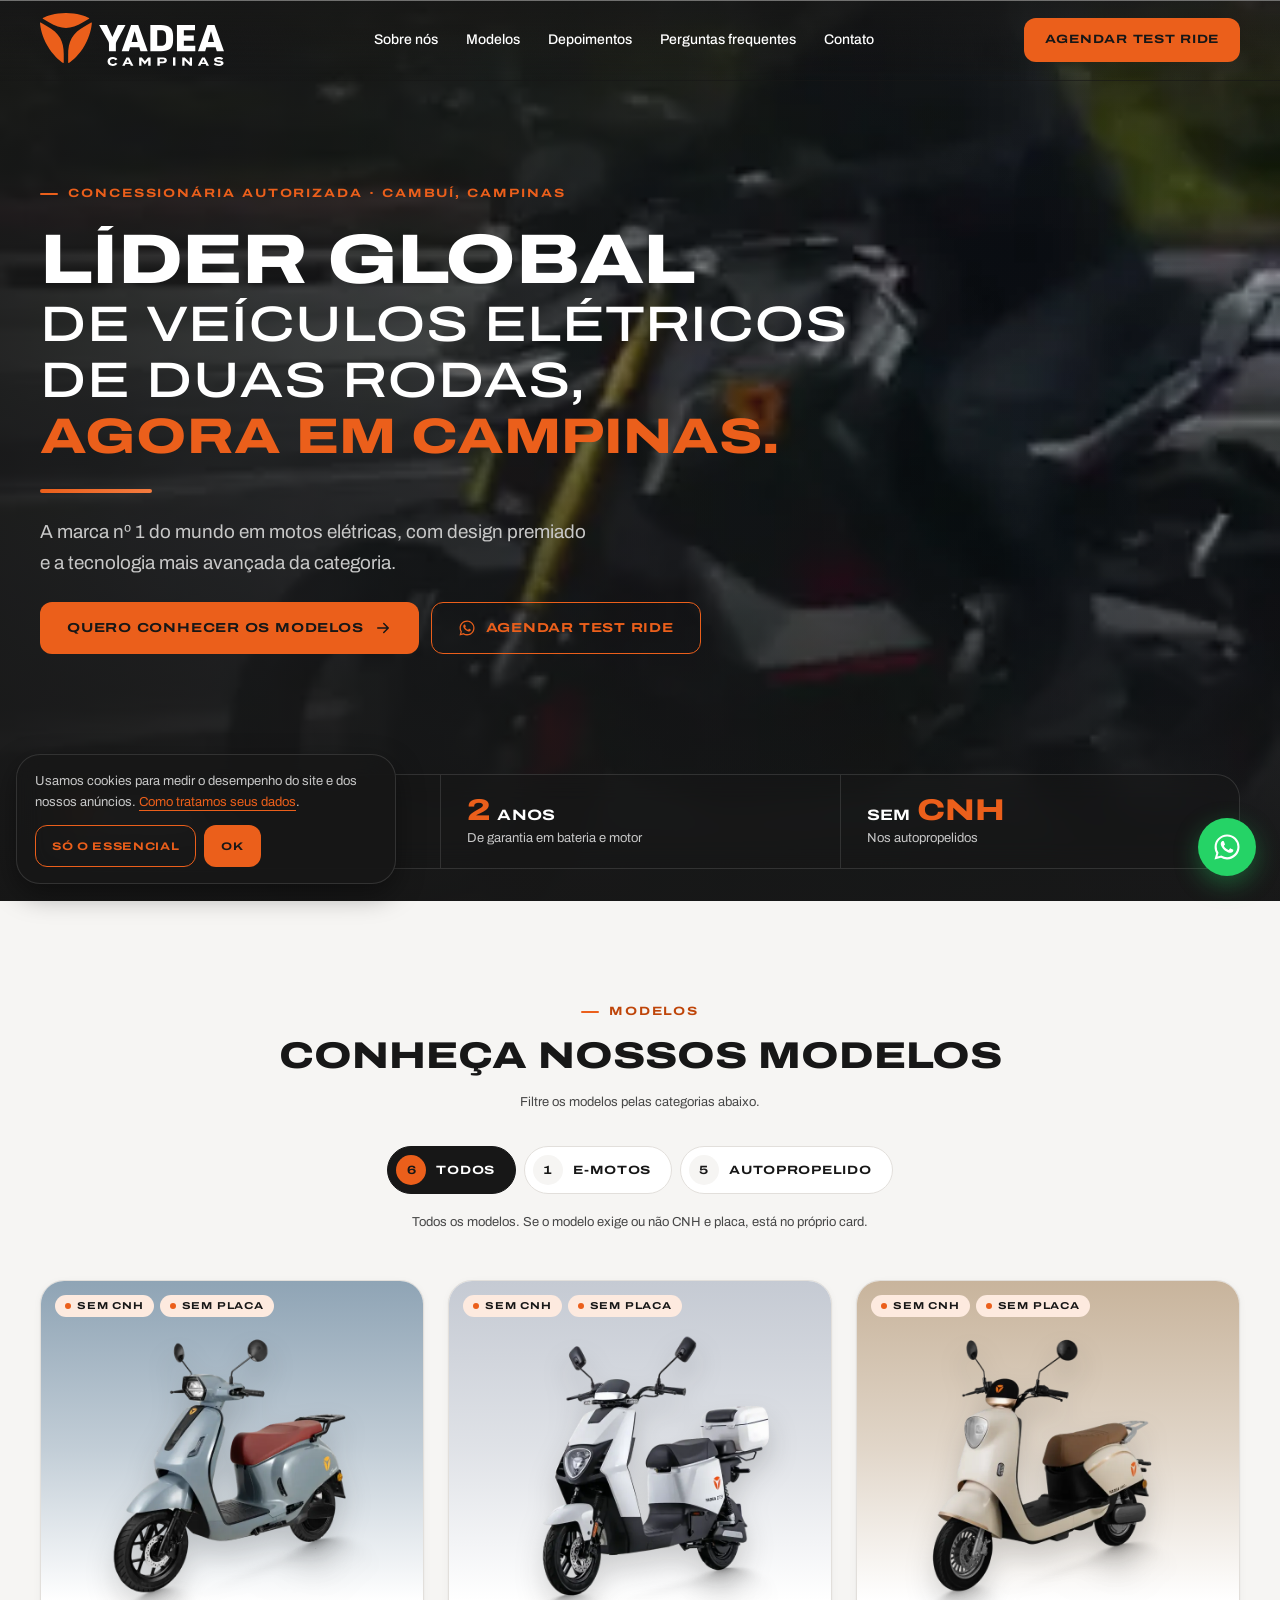
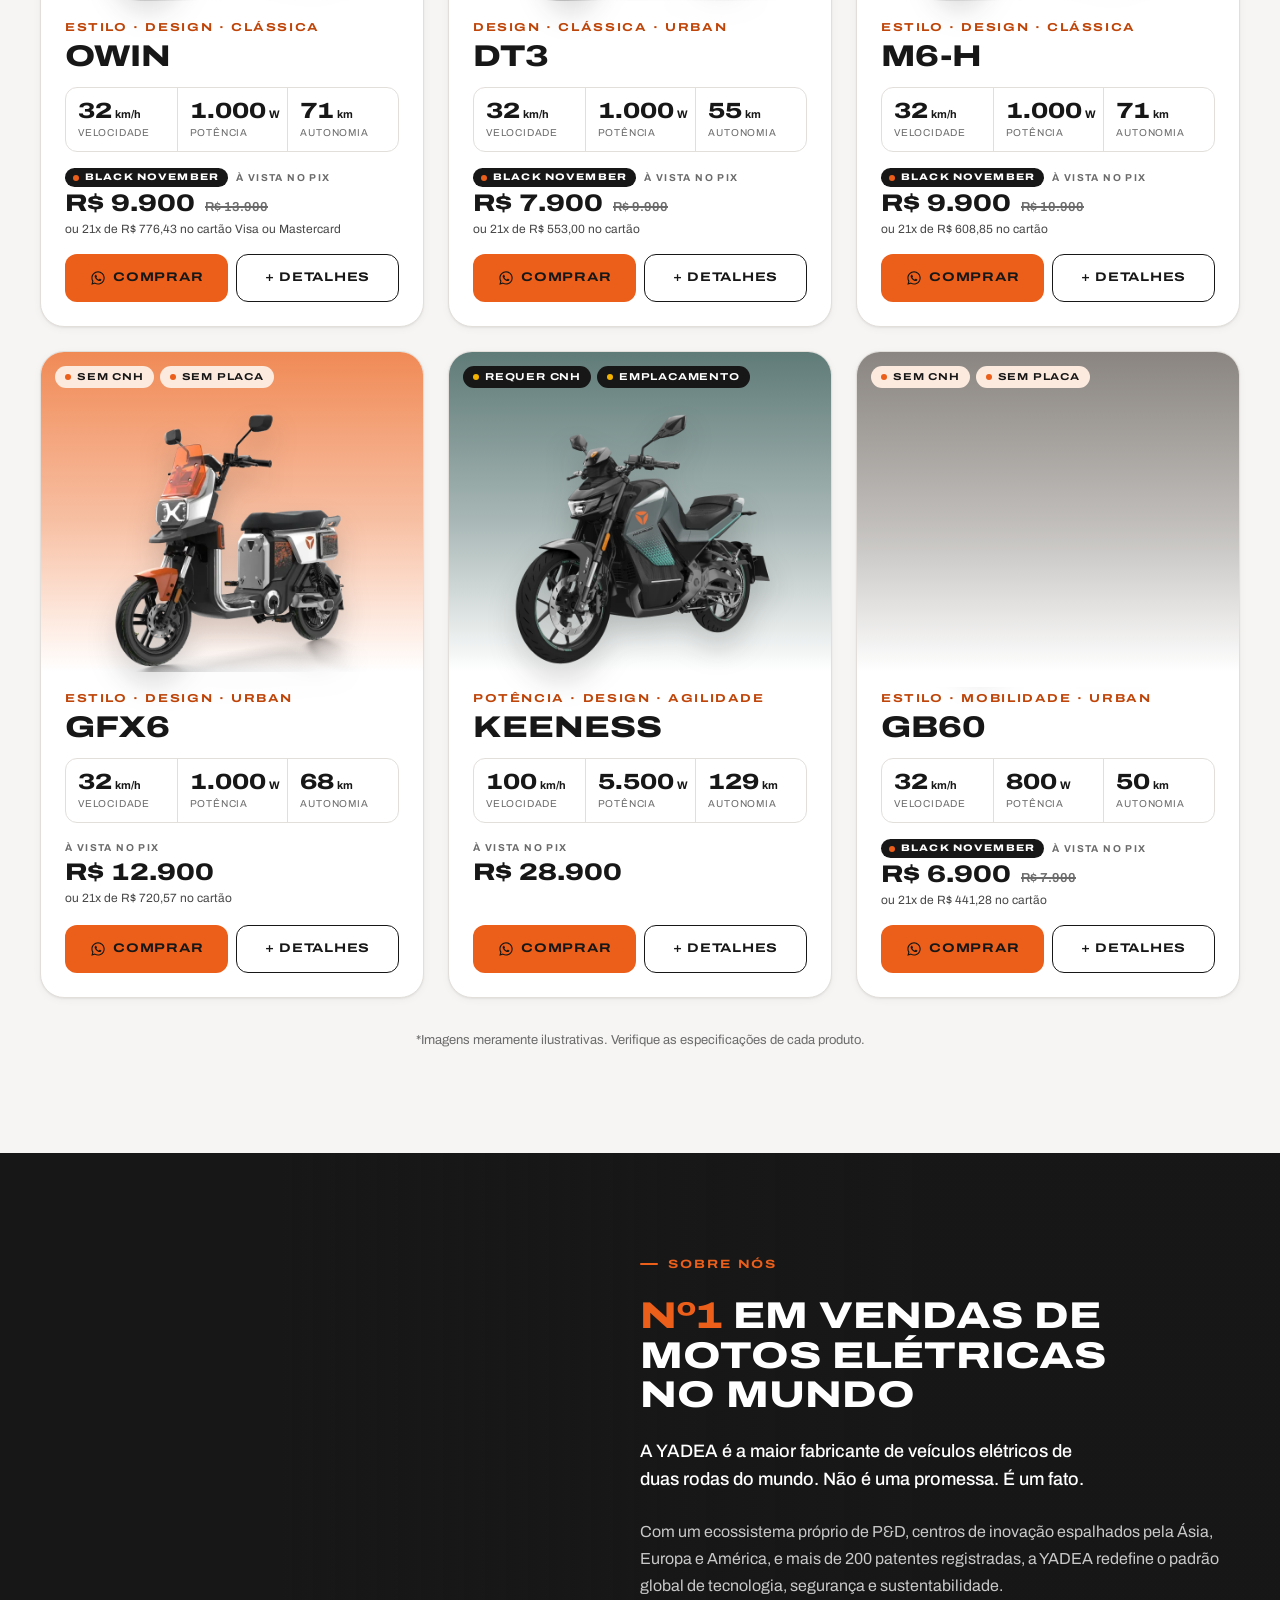
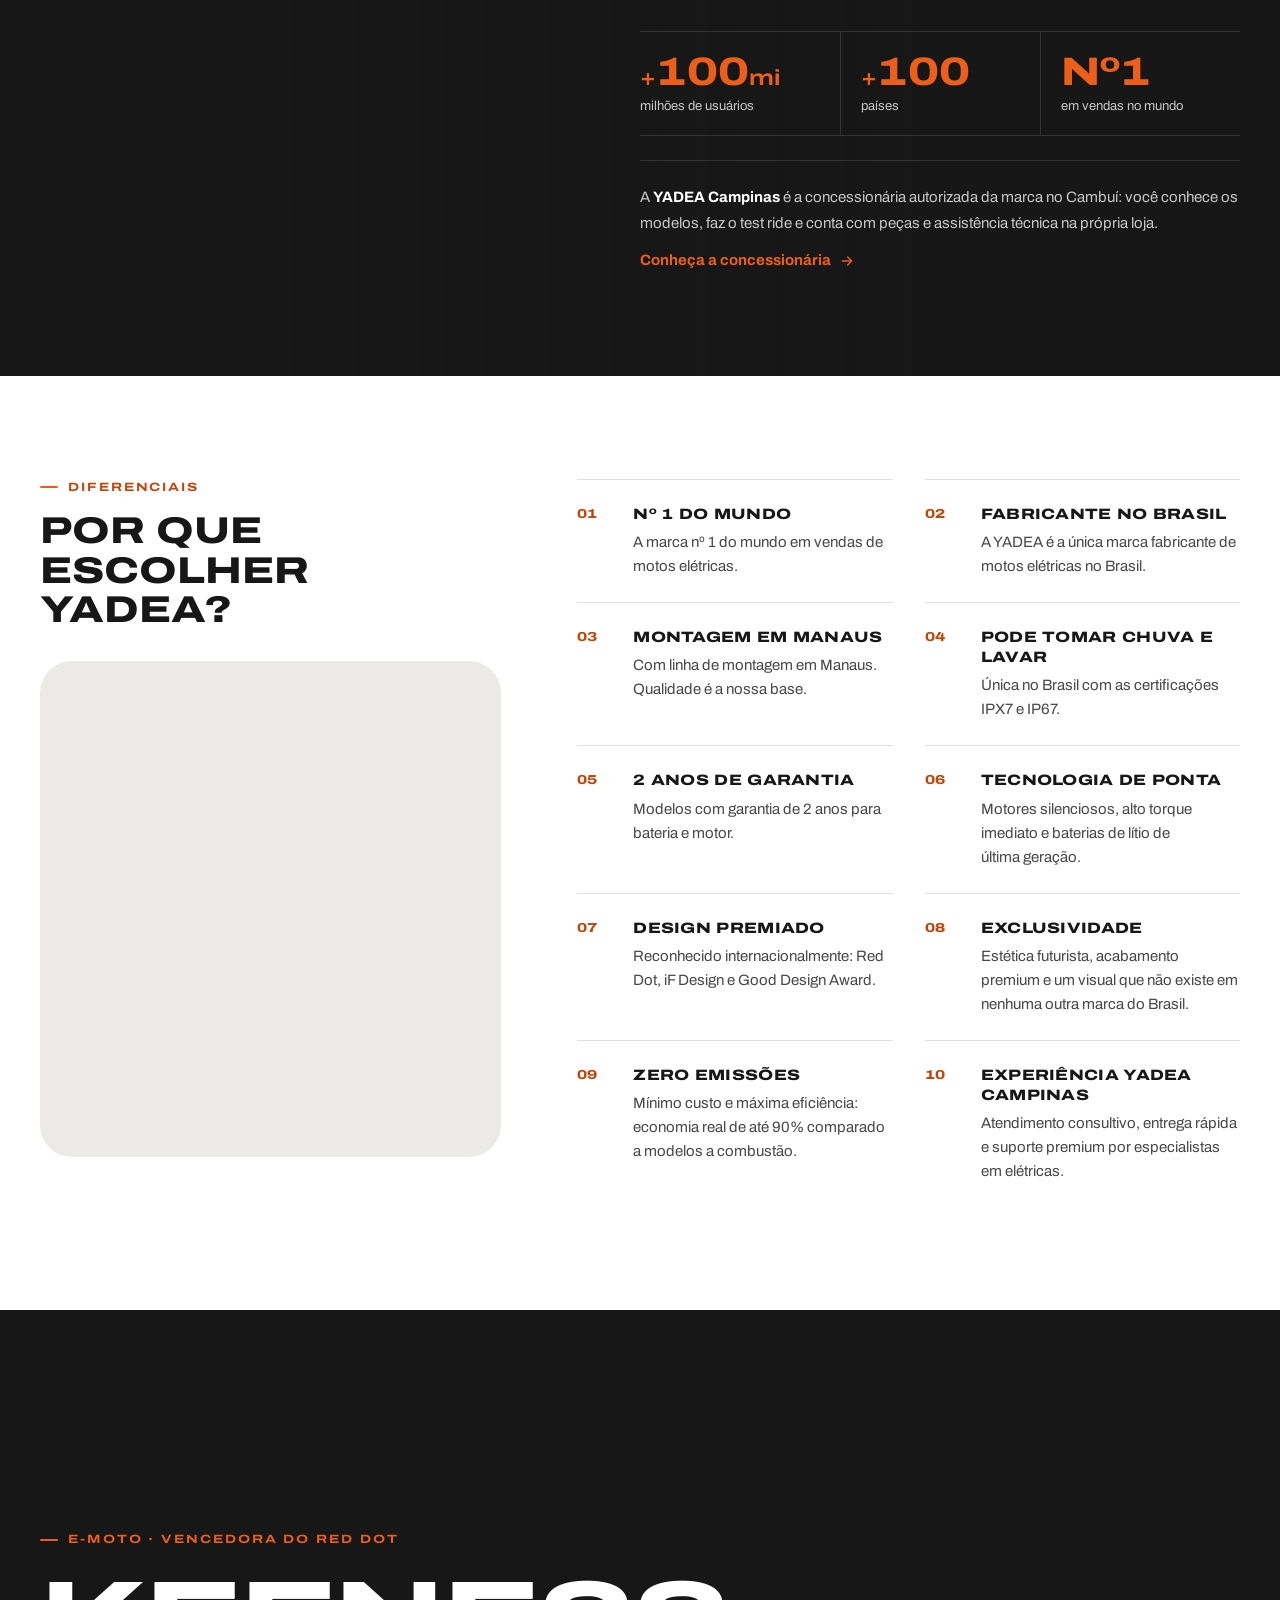
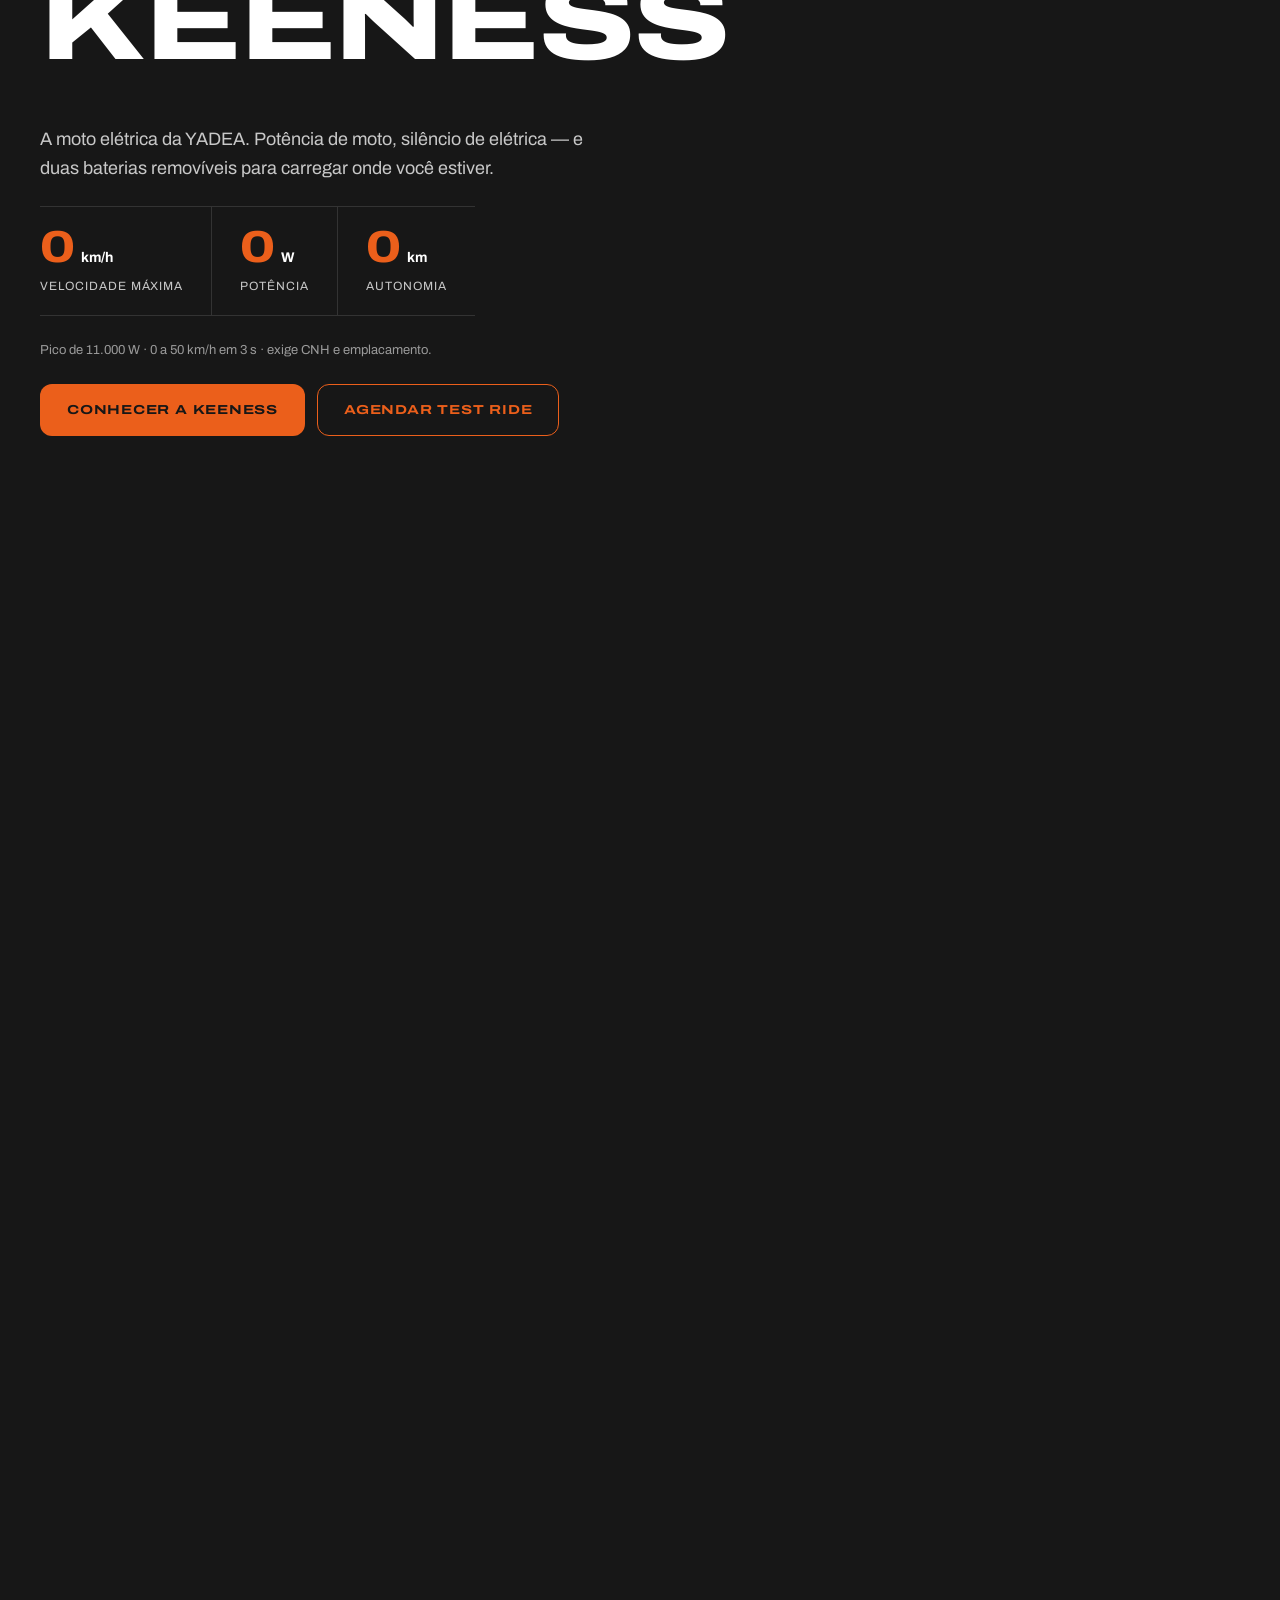
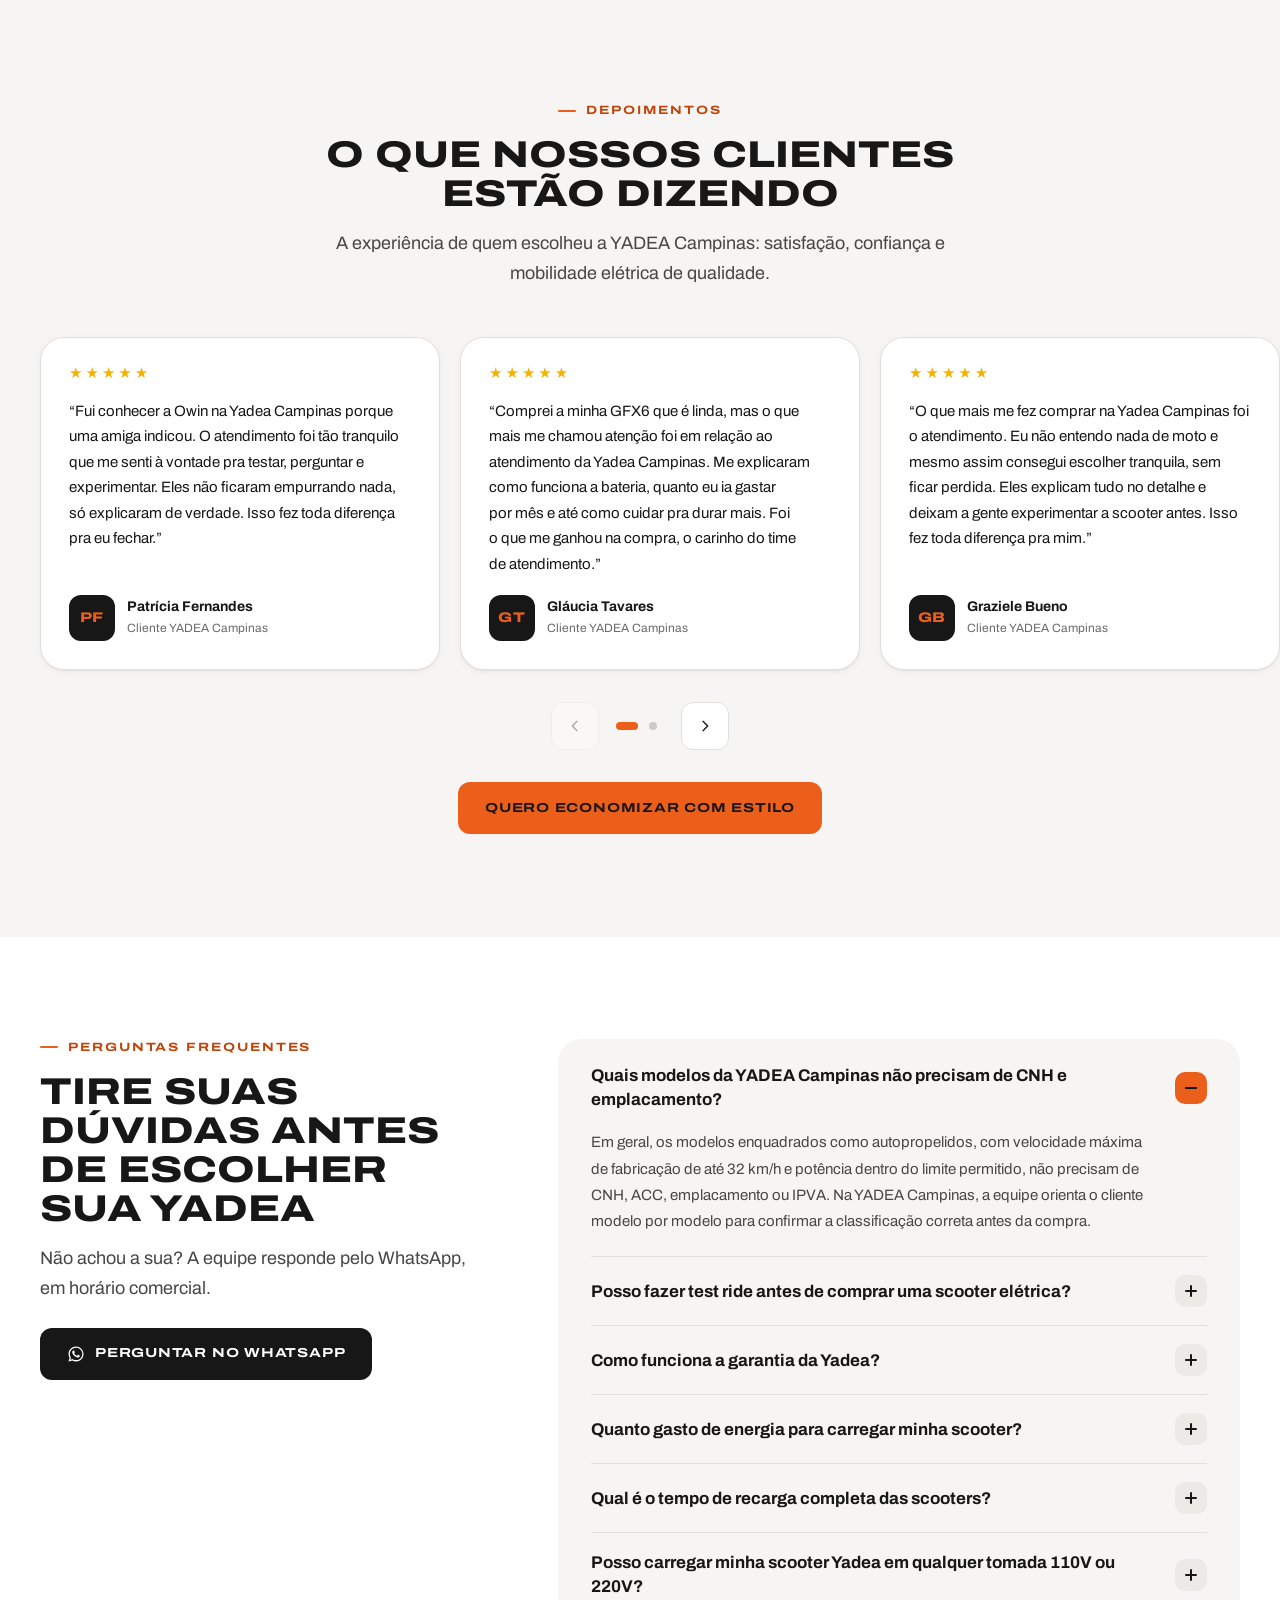
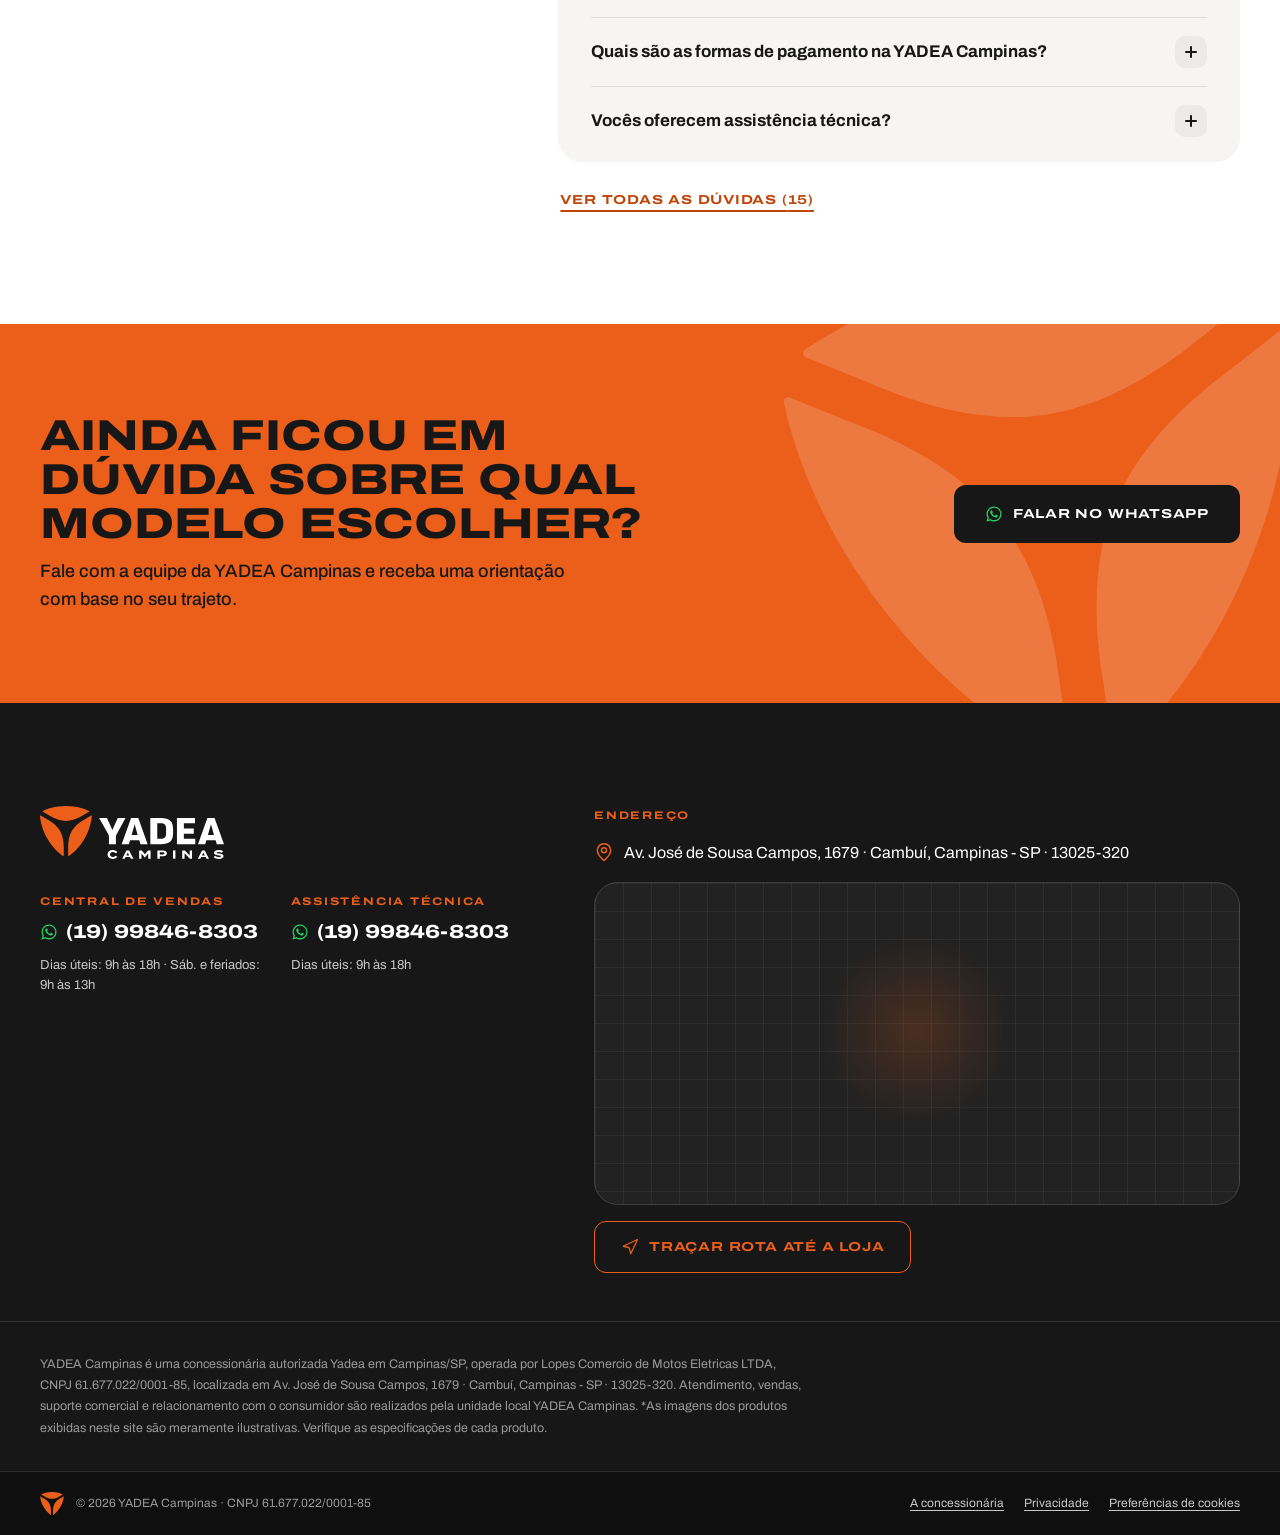
==== commit 754af61b: "chore: prévia — ajustes da loja na ficha técnica (v1.0.5) Co-Authored-By: Claude Opus 5.5 <noreply@a" ====
--- a/index.html
+++ b/index.html
@@ -26,7 +26,7 @@
 <link rel="apple-touch-icon" href="assets/img/brand/apple-touch-icon.png">
 
 <link rel="preload" href="assets/fonts/archivo-latin-var.woff2" as="font" type="font/woff2" crossorigin>
-<link rel="stylesheet" href="assets/css/yadea.css?v=1.0.4">
+<link rel="stylesheet" href="assets/css/yadea.css?v=1.0.5">
 
 <link rel="preload" as="image" href="assets/img/hero/hero-poster.webp" media="(min-width: 761px)" fetchpriority="high">
 <link rel="preload" as="image" href="assets/img/hero/hero-poster-vertical.webp" media="(max-width: 760px)" fetchpriority="high">
@@ -38,7 +38,7 @@
   })(document.documentElement);
 </script>
 
-<script src="assets/js/consent.js?v=1.0.4"></script>
+<script src="assets/js/consent.js?v=1.0.5"></script>
 
 <script>
   (function () {
@@ -1005,16 +1005,16 @@
   <p class="lightbox__contador" id="lightbox-contador" aria-live="polite"></p>
 </div>
 
-<script src="assets/js/tracking.js?v=1.0.4"></script>
-<script src="assets/js/config.js?v=1.0.4"></script>
-<script src="assets/js/galerias.js?v=1.0.4"></script>
-<script src="assets/js/catalogo.js?v=1.0.4"></script>
-<script src="assets/js/render.js?v=1.0.4"></script>
-<script src="assets/js/app.js?v=1.0.4"></script>
+<script src="assets/js/tracking.js?v=1.0.5"></script>
+<script src="assets/js/config.js?v=1.0.5"></script>
+<script src="assets/js/galerias.js?v=1.0.5"></script>
+<script src="assets/js/catalogo.js?v=1.0.5"></script>
+<script src="assets/js/render.js?v=1.0.5"></script>
+<script src="assets/js/app.js?v=1.0.5"></script>
 
 <script src="assets/vendor/gsap.min.js" defer></script>
 <script src="assets/vendor/ScrollTrigger.min.js" defer></script>
 <script src="assets/vendor/lenis.min.js" defer></script>
-<script src="assets/js/motion.js?v=1.0.4" defer></script>
+<script src="assets/js/motion.js?v=1.0.5" defer></script>
 </body>
 </html>
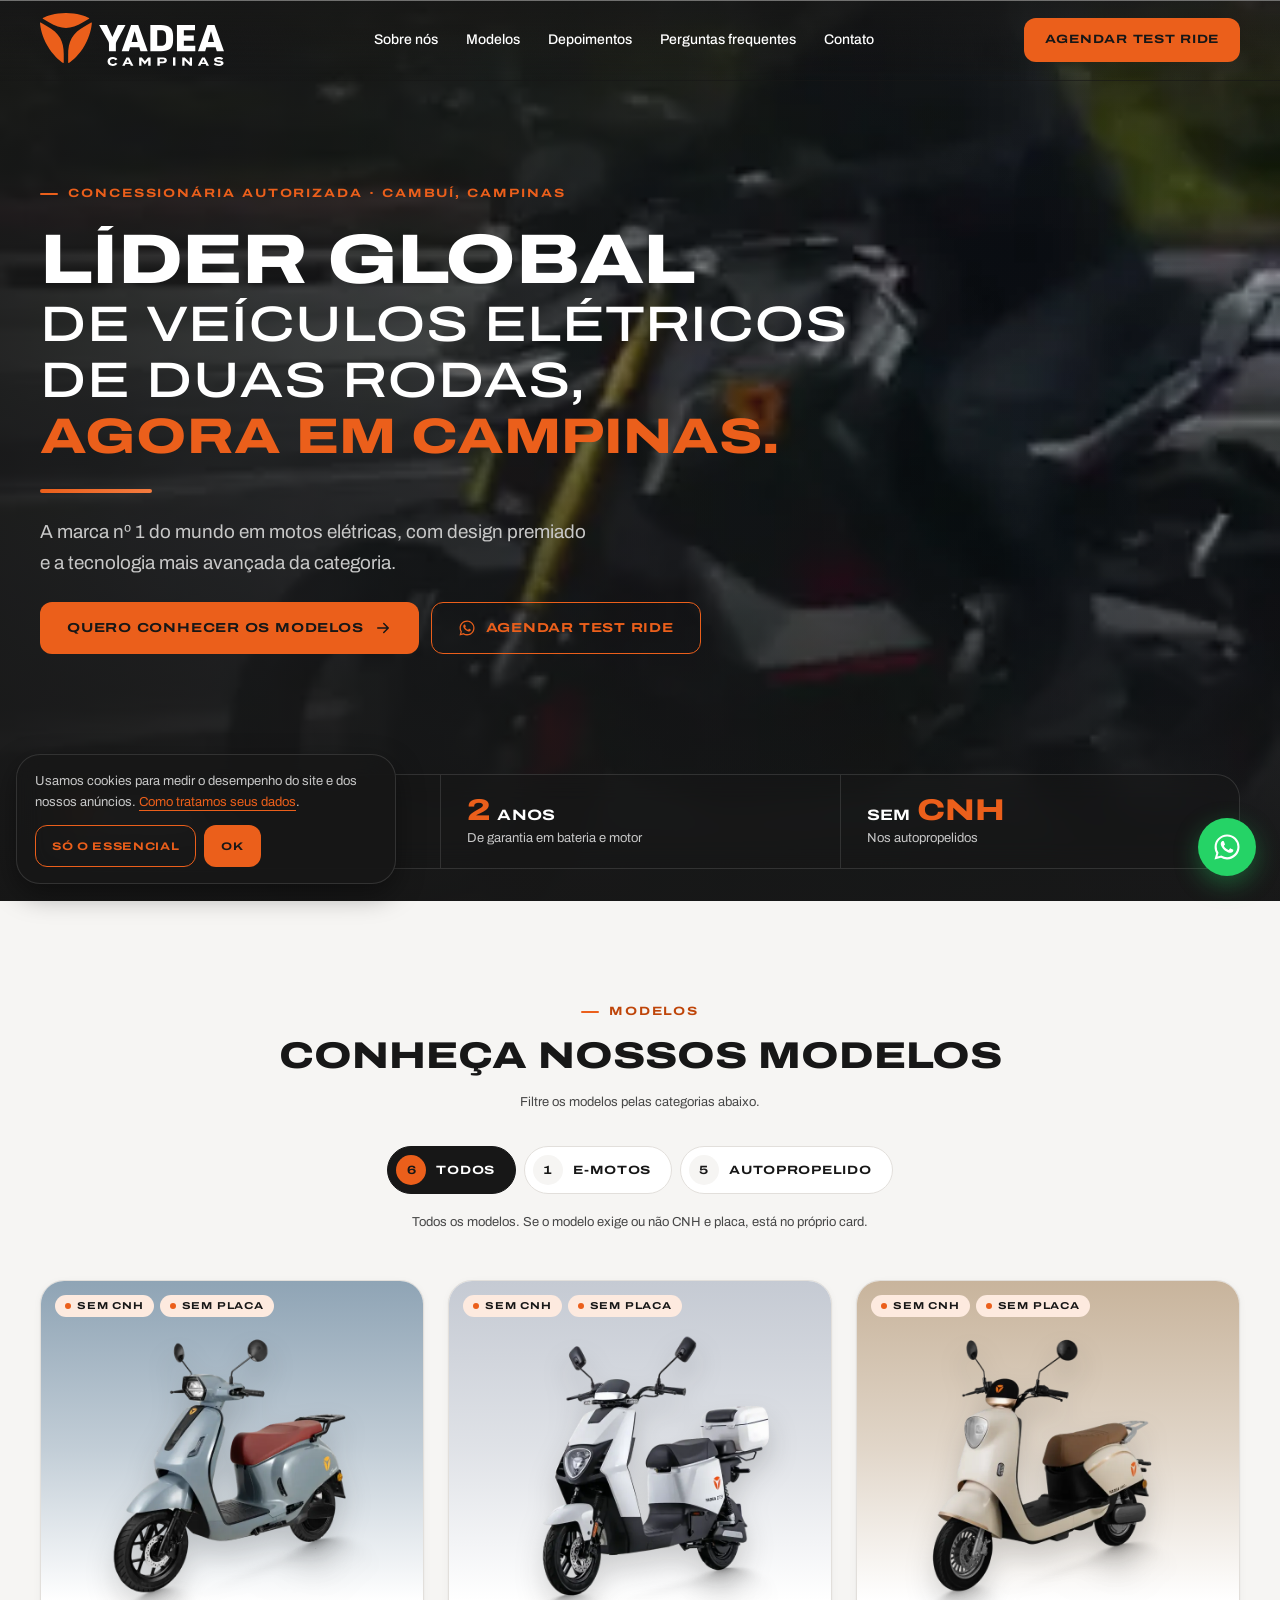
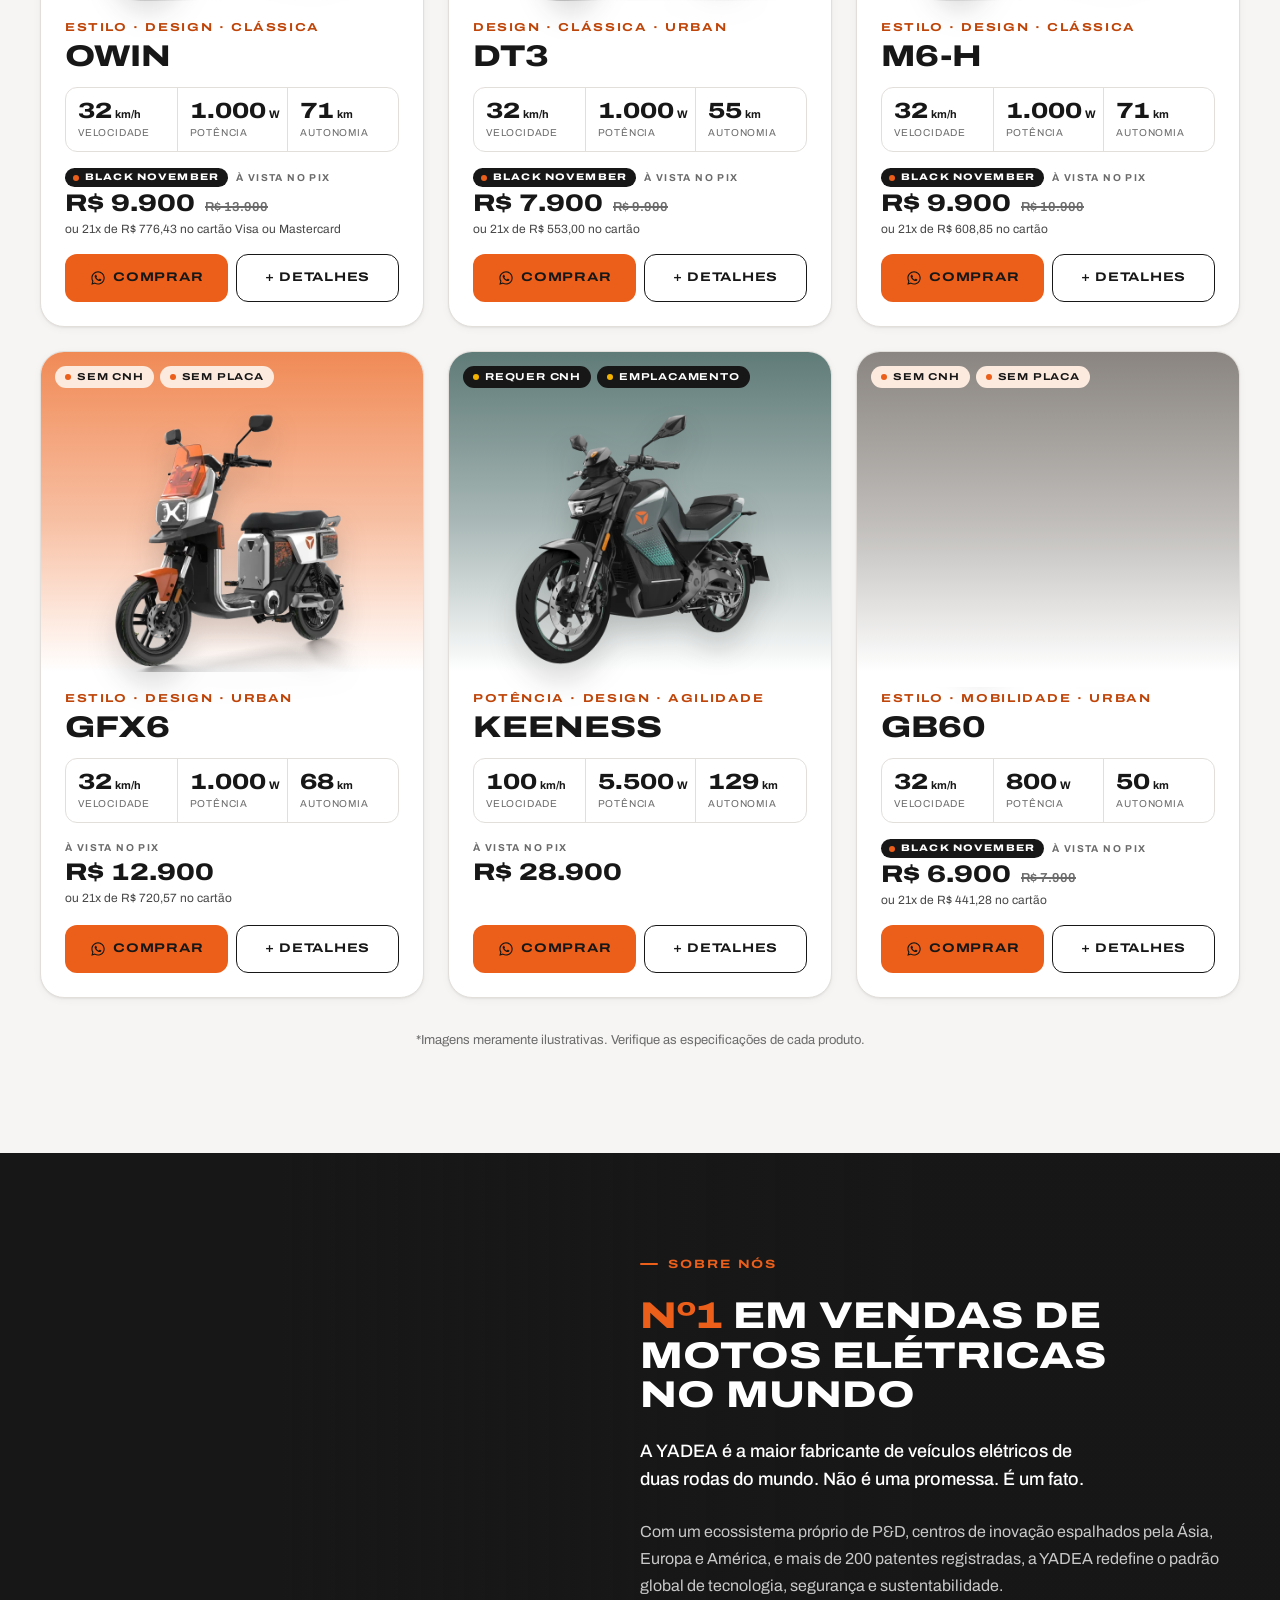
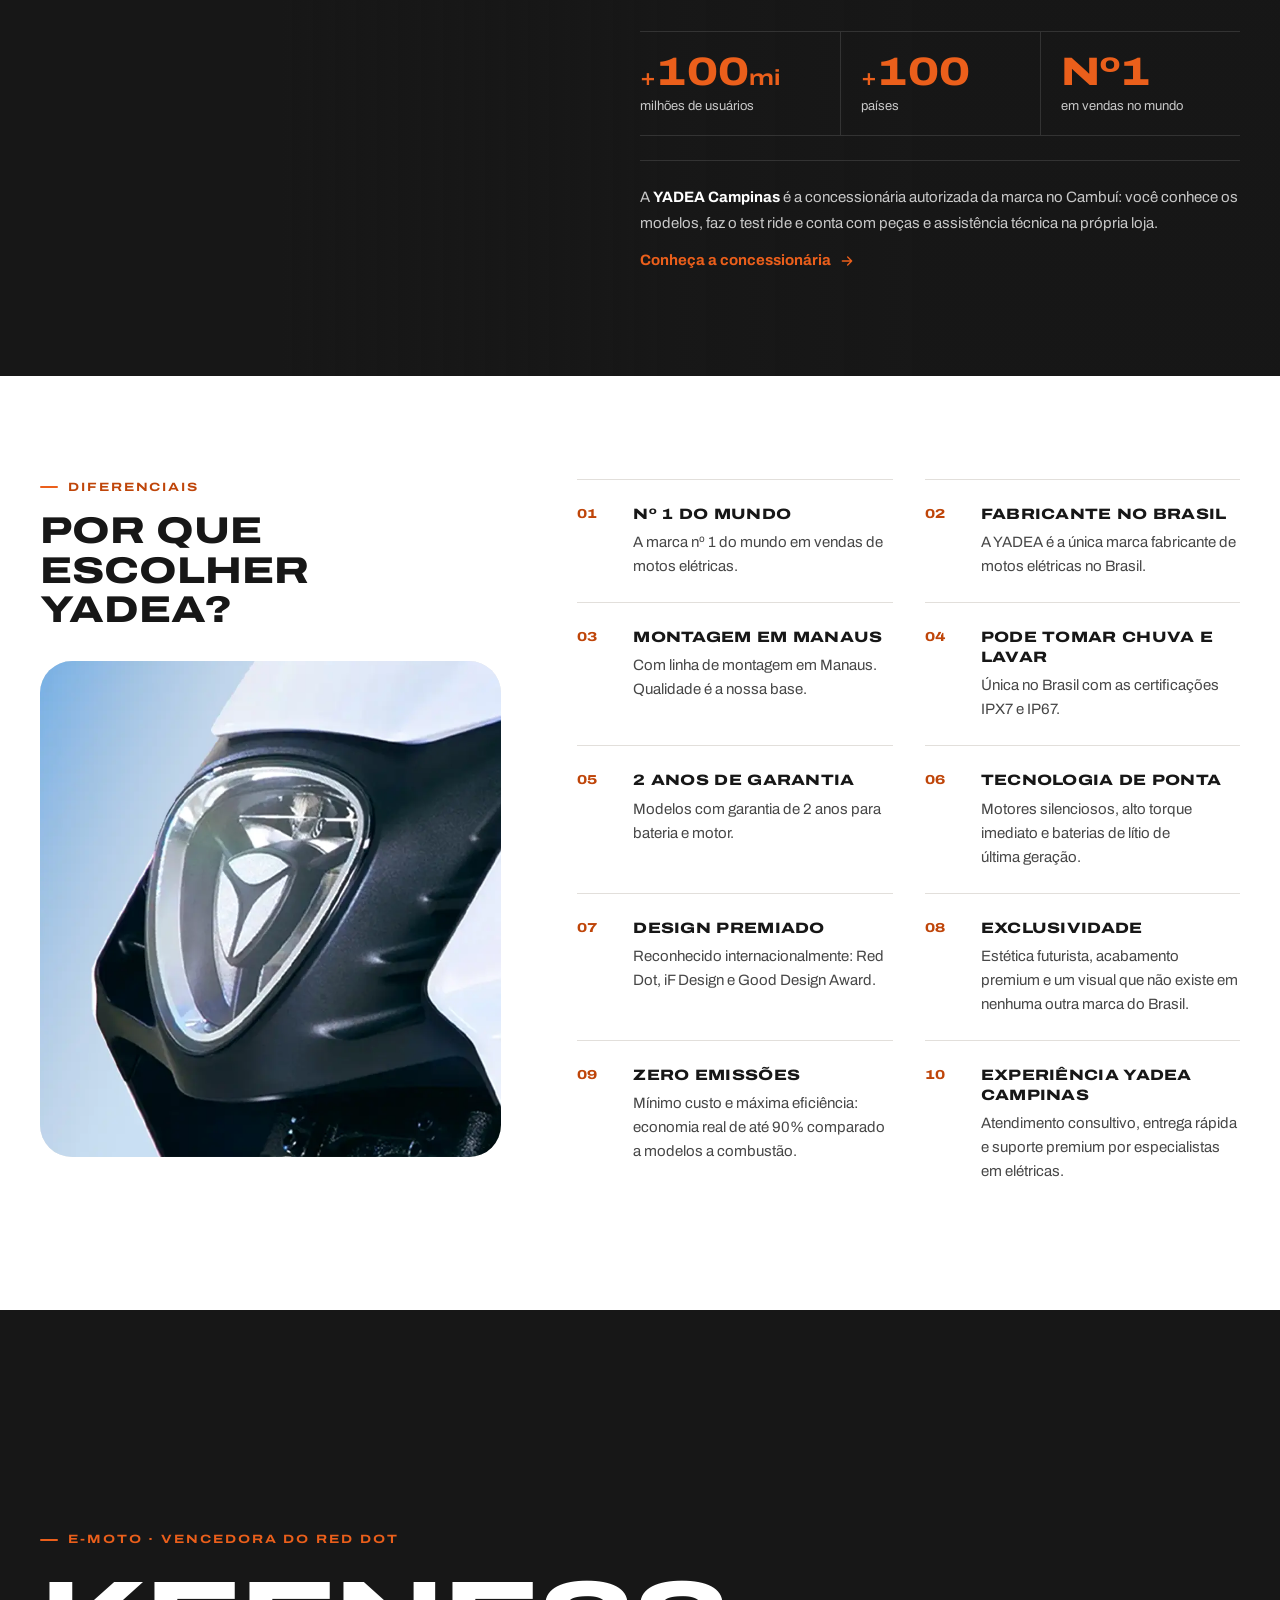
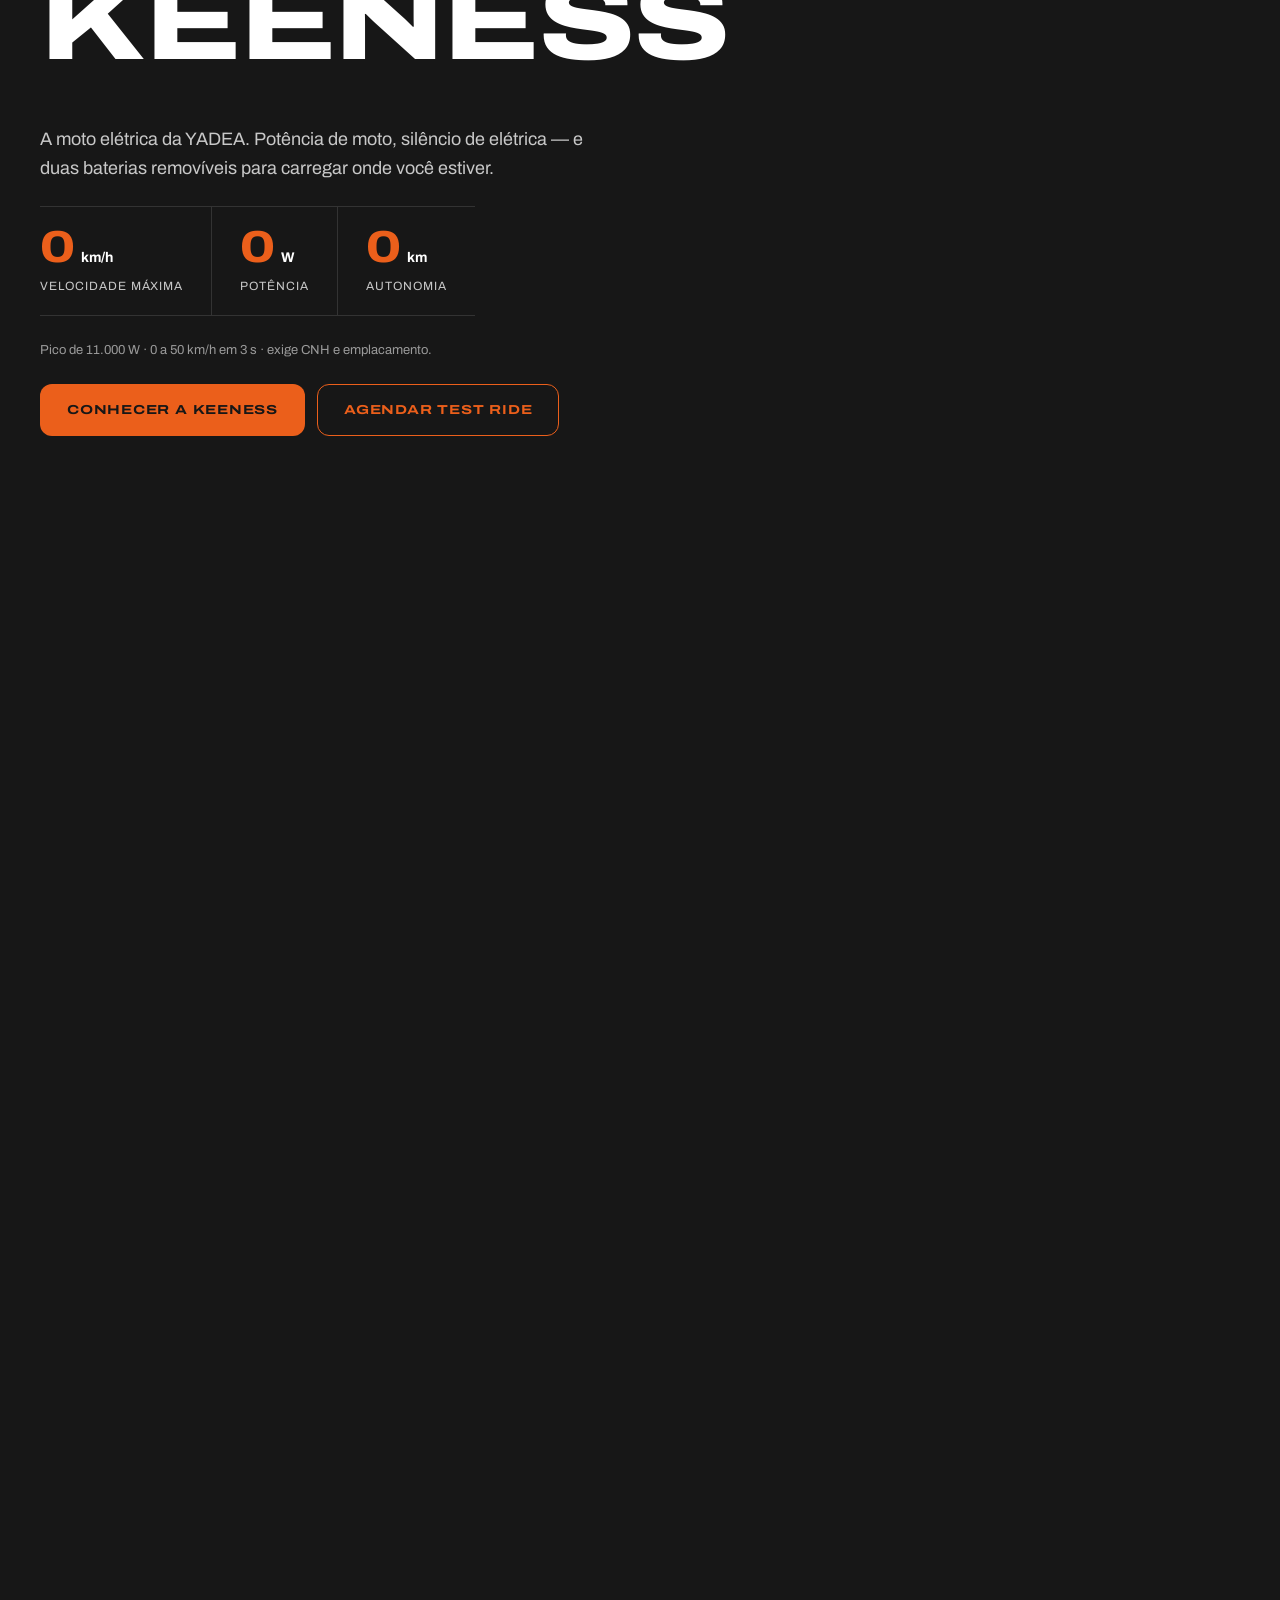
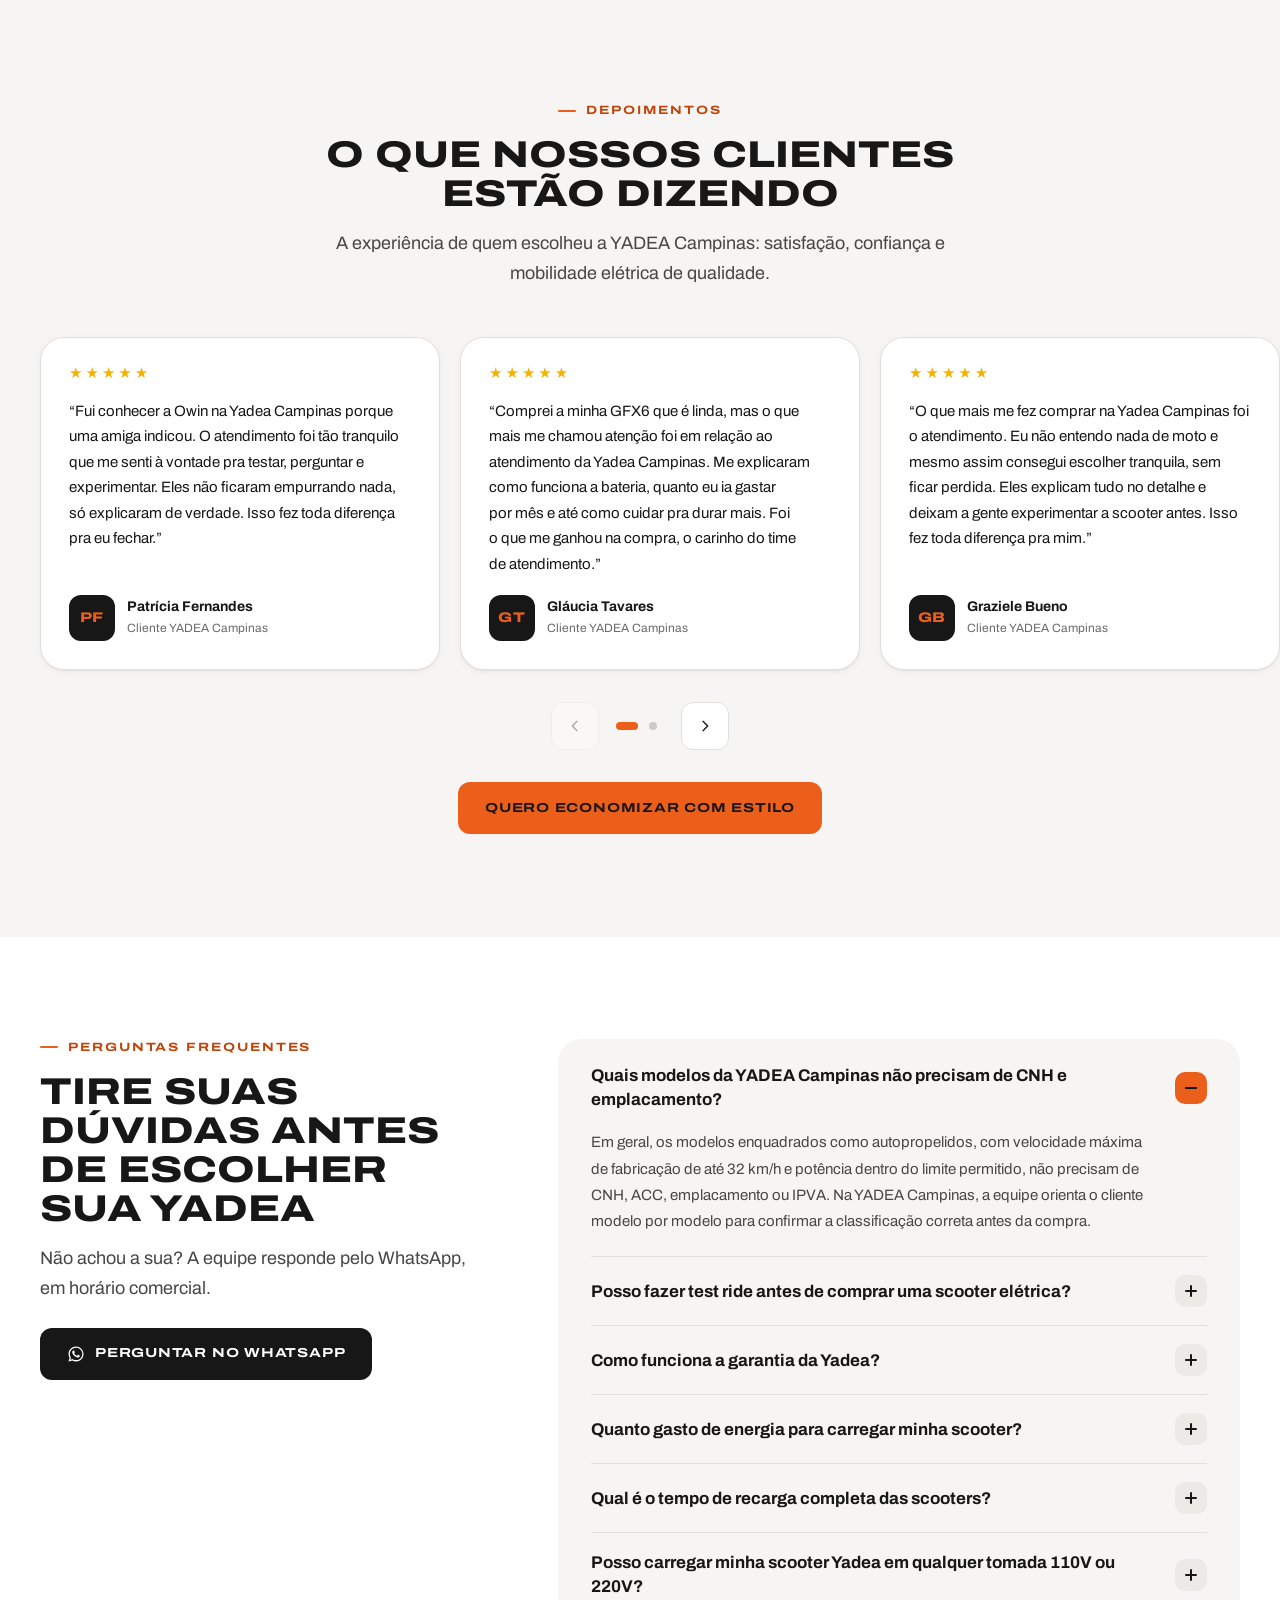
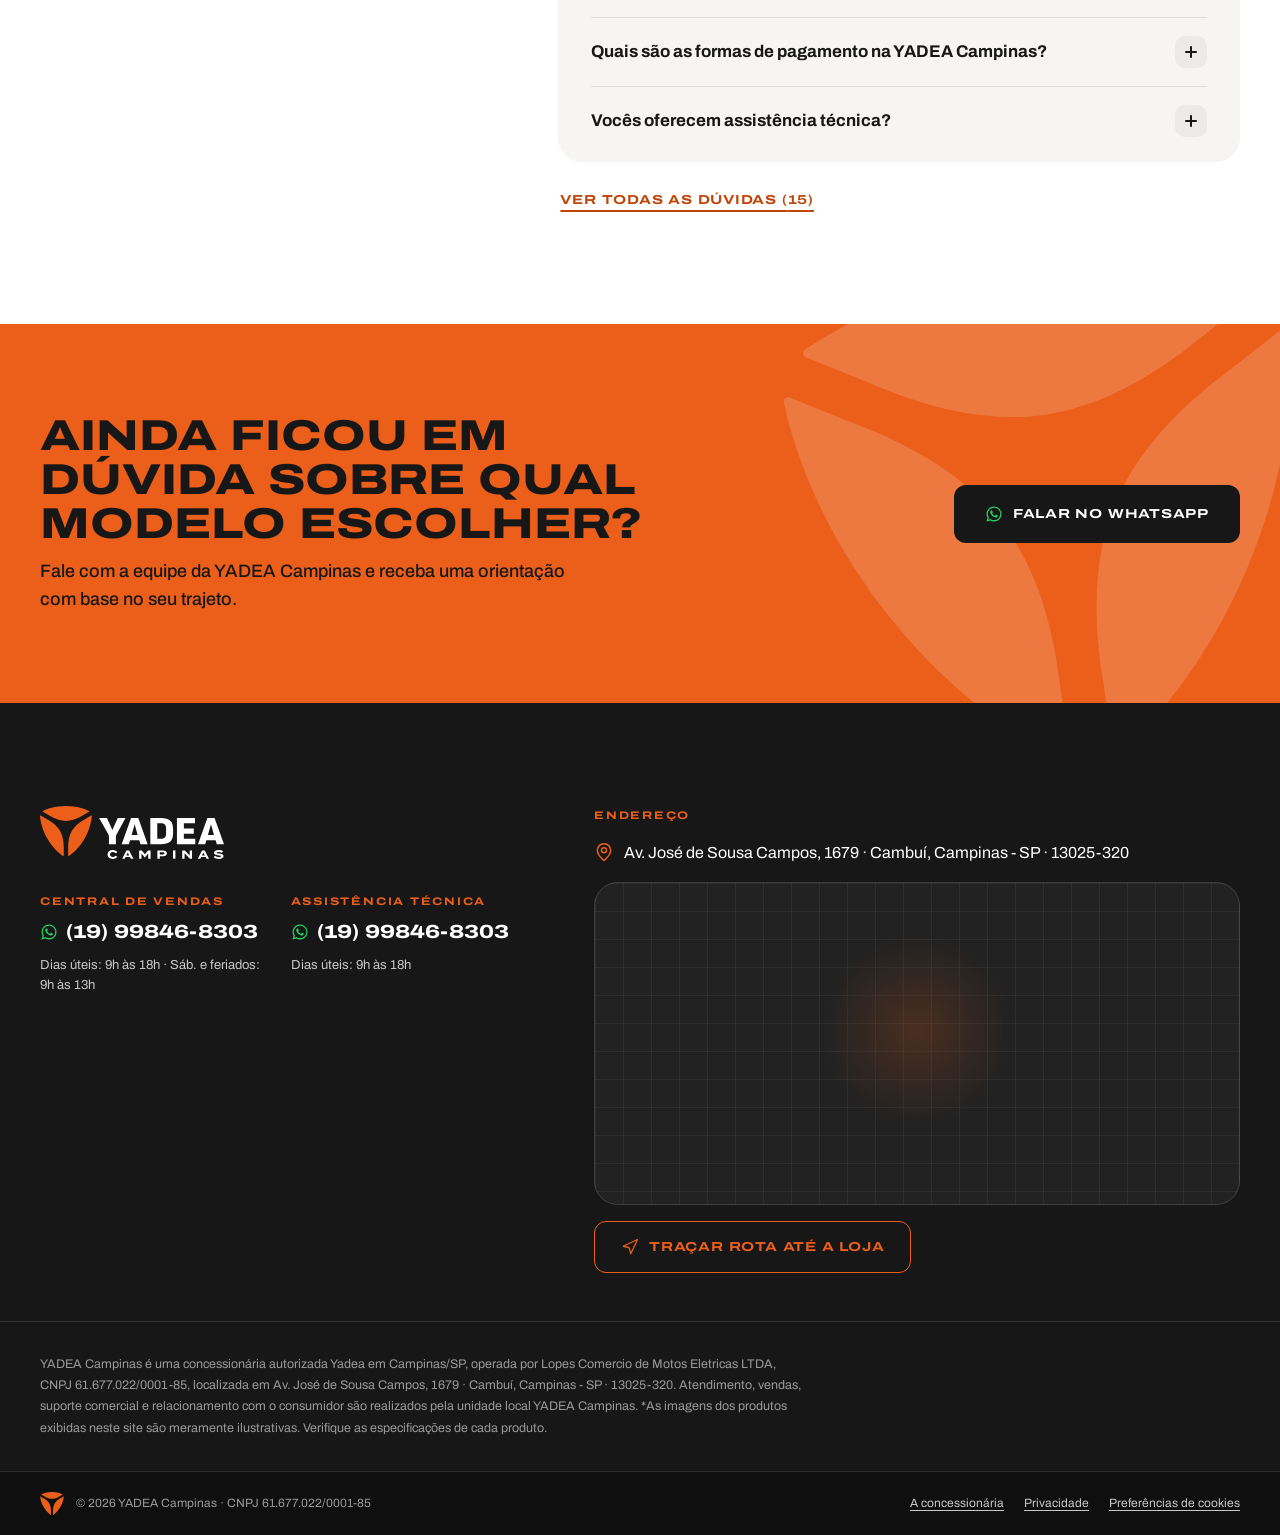
==== commit c2ea0171: "chore: prévia — baú da Owin com 30 litros (v1.0.6) Co-Authored-By: Claude Opus 5.5 <noreply@anthropi" ====
--- a/index.html
+++ b/index.html
@@ -26,7 +26,7 @@
 <link rel="apple-touch-icon" href="assets/img/brand/apple-touch-icon.png">
 
 <link rel="preload" href="assets/fonts/archivo-latin-var.woff2" as="font" type="font/woff2" crossorigin>
-<link rel="stylesheet" href="assets/css/yadea.css?v=1.0.5">
+<link rel="stylesheet" href="assets/css/yadea.css?v=1.0.6">
 
 <link rel="preload" as="image" href="assets/img/hero/hero-poster.webp" media="(min-width: 761px)" fetchpriority="high">
 <link rel="preload" as="image" href="assets/img/hero/hero-poster-vertical.webp" media="(max-width: 760px)" fetchpriority="high">
@@ -38,7 +38,7 @@
   })(document.documentElement);
 </script>
 
-<script src="assets/js/consent.js?v=1.0.5"></script>
+<script src="assets/js/consent.js?v=1.0.6"></script>
 
 <script>
   (function () {
@@ -1005,16 +1005,16 @@
   <p class="lightbox__contador" id="lightbox-contador" aria-live="polite"></p>
 </div>
 
-<script src="assets/js/tracking.js?v=1.0.5"></script>
-<script src="assets/js/config.js?v=1.0.5"></script>
-<script src="assets/js/galerias.js?v=1.0.5"></script>
-<script src="assets/js/catalogo.js?v=1.0.5"></script>
-<script src="assets/js/render.js?v=1.0.5"></script>
-<script src="assets/js/app.js?v=1.0.5"></script>
+<script src="assets/js/tracking.js?v=1.0.6"></script>
+<script src="assets/js/config.js?v=1.0.6"></script>
+<script src="assets/js/galerias.js?v=1.0.6"></script>
+<script src="assets/js/catalogo.js?v=1.0.6"></script>
+<script src="assets/js/render.js?v=1.0.6"></script>
+<script src="assets/js/app.js?v=1.0.6"></script>
 
 <script src="assets/vendor/gsap.min.js" defer></script>
 <script src="assets/vendor/ScrollTrigger.min.js" defer></script>
 <script src="assets/vendor/lenis.min.js" defer></script>
-<script src="assets/js/motion.js?v=1.0.5" defer></script>
+<script src="assets/js/motion.js?v=1.0.6" defer></script>
 </body>
 </html>
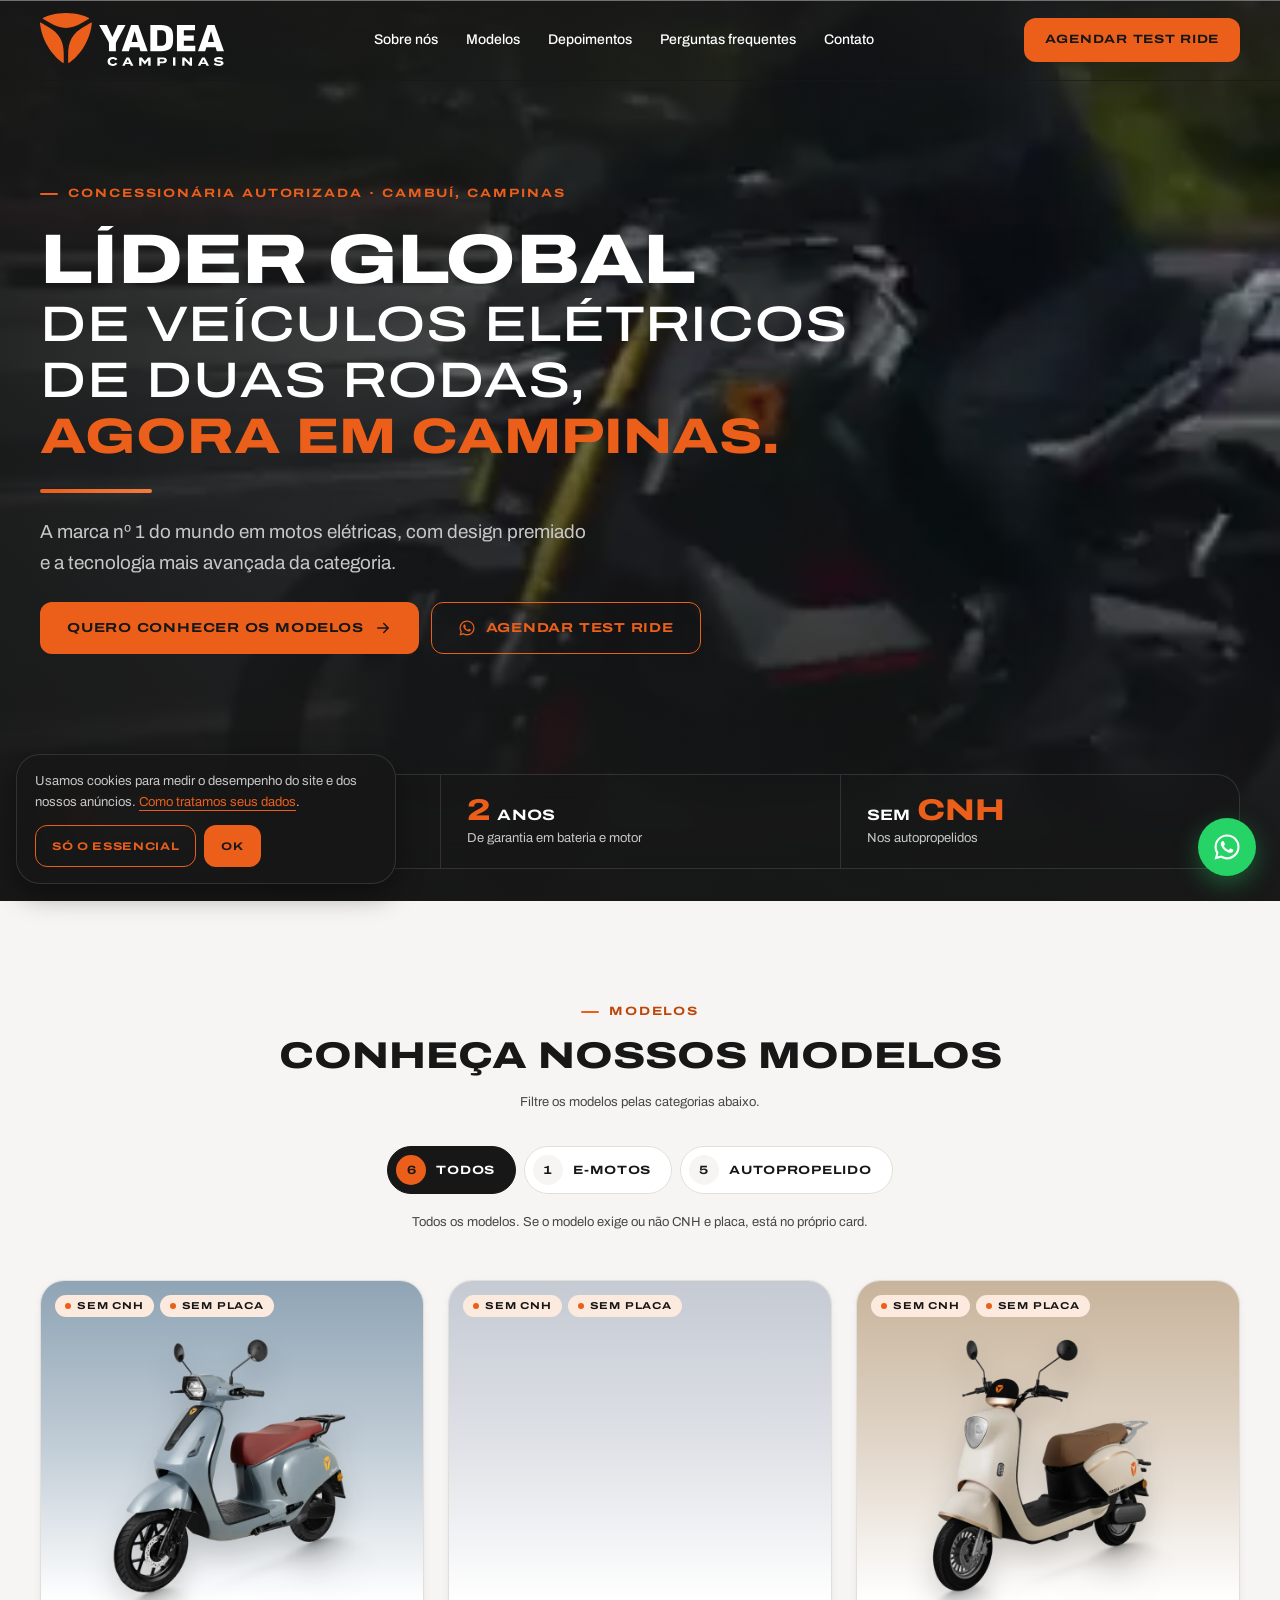
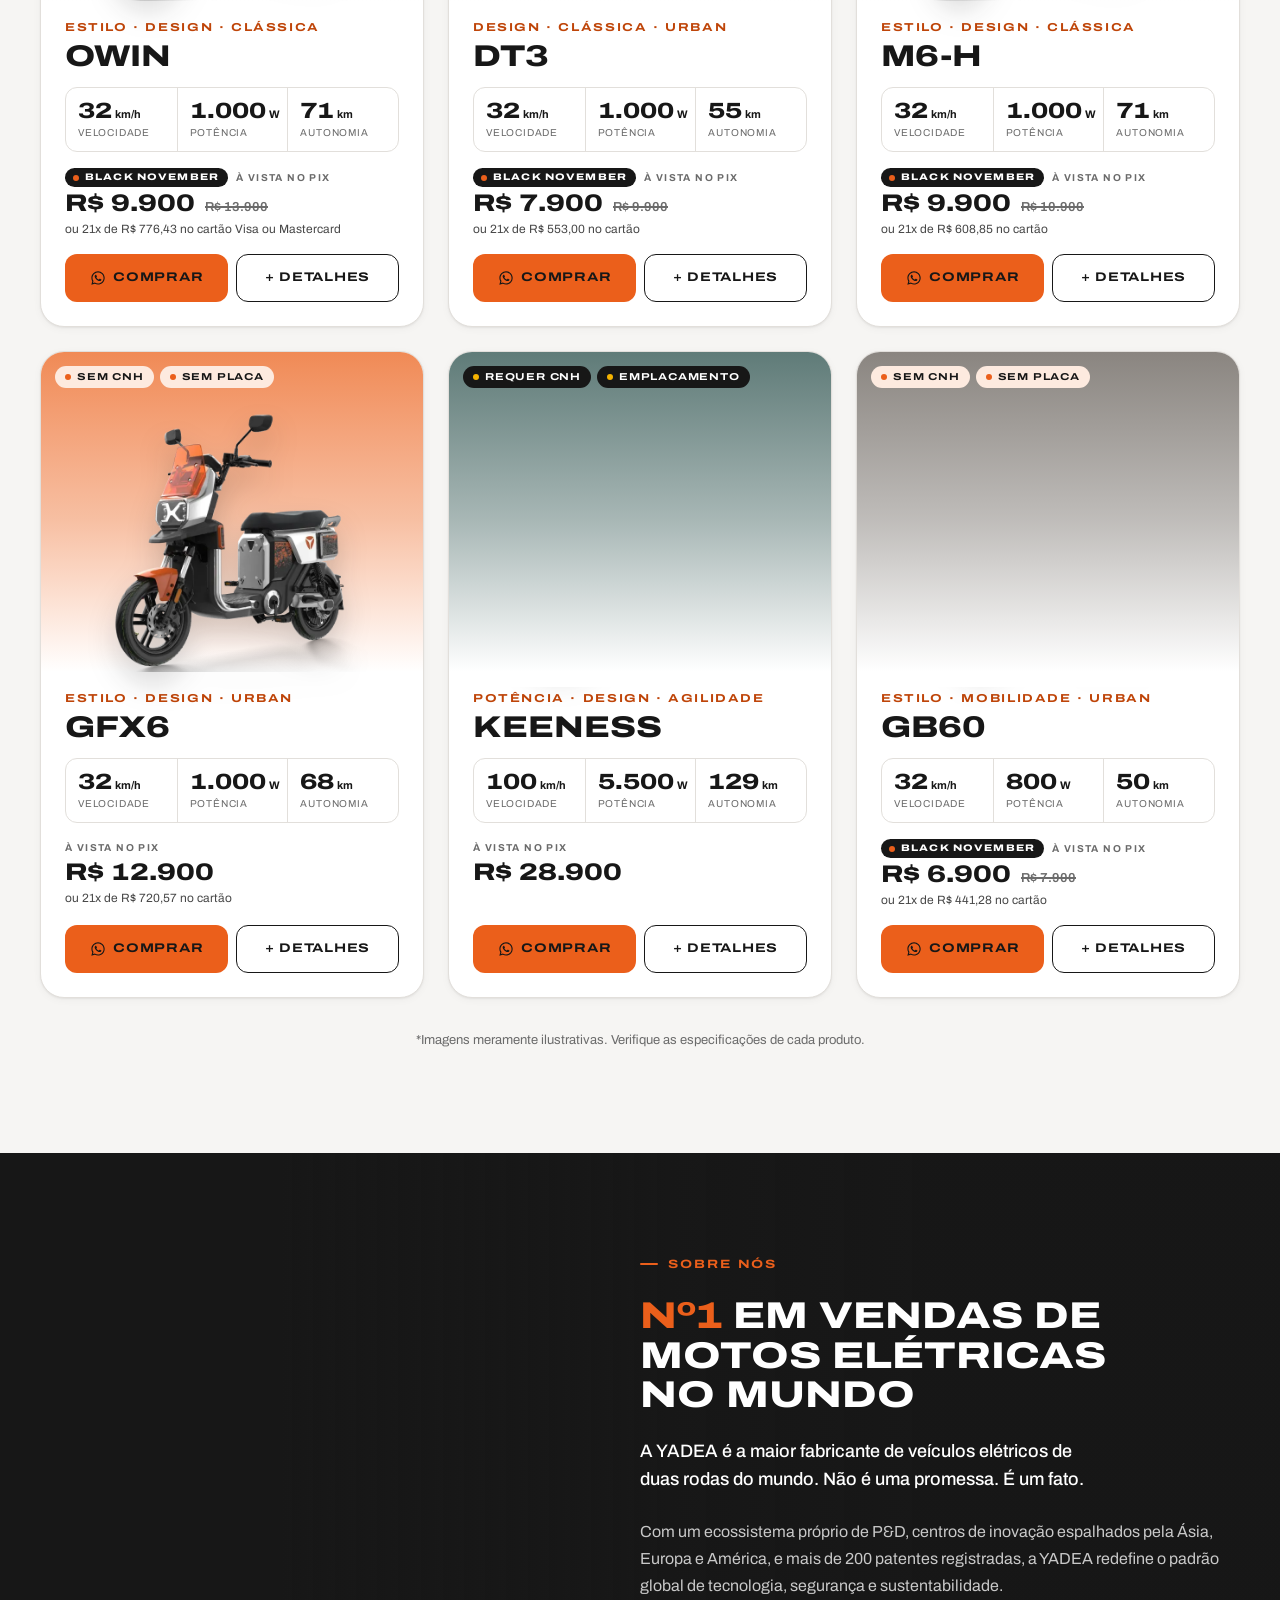
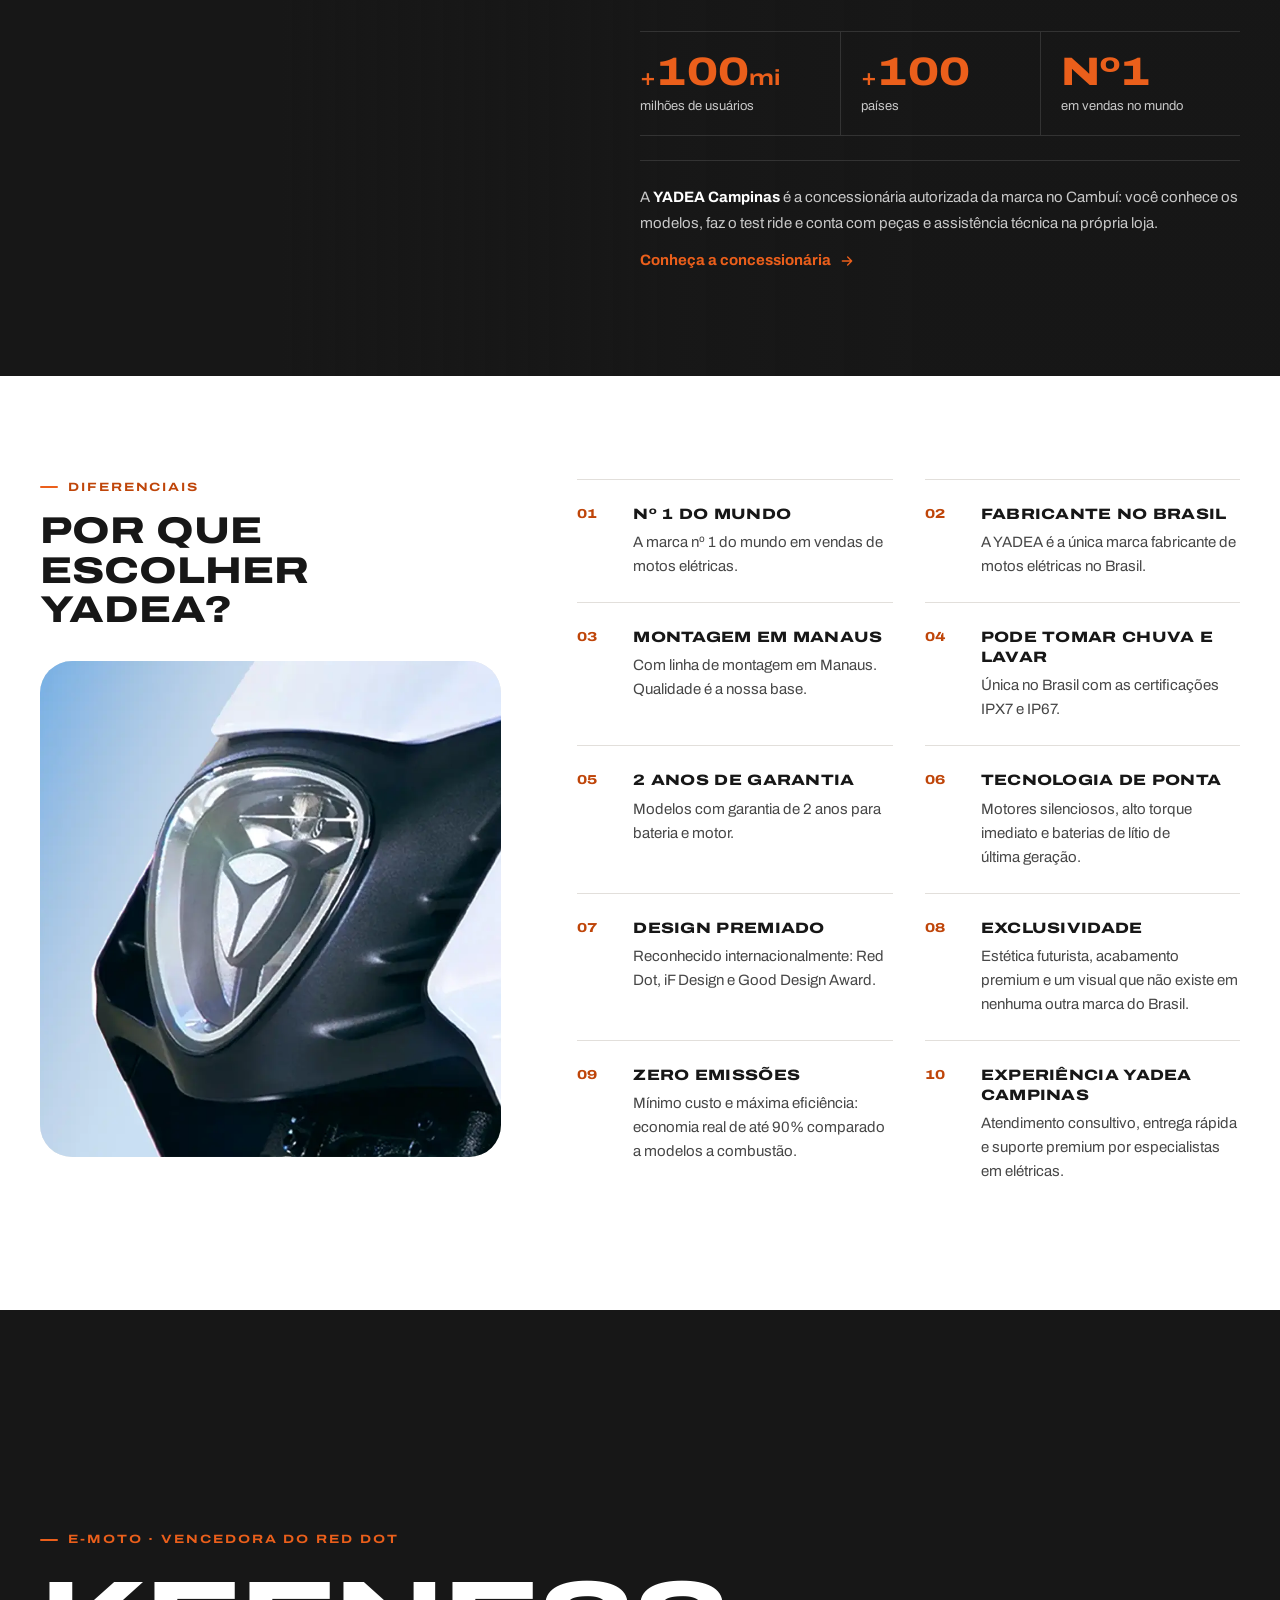
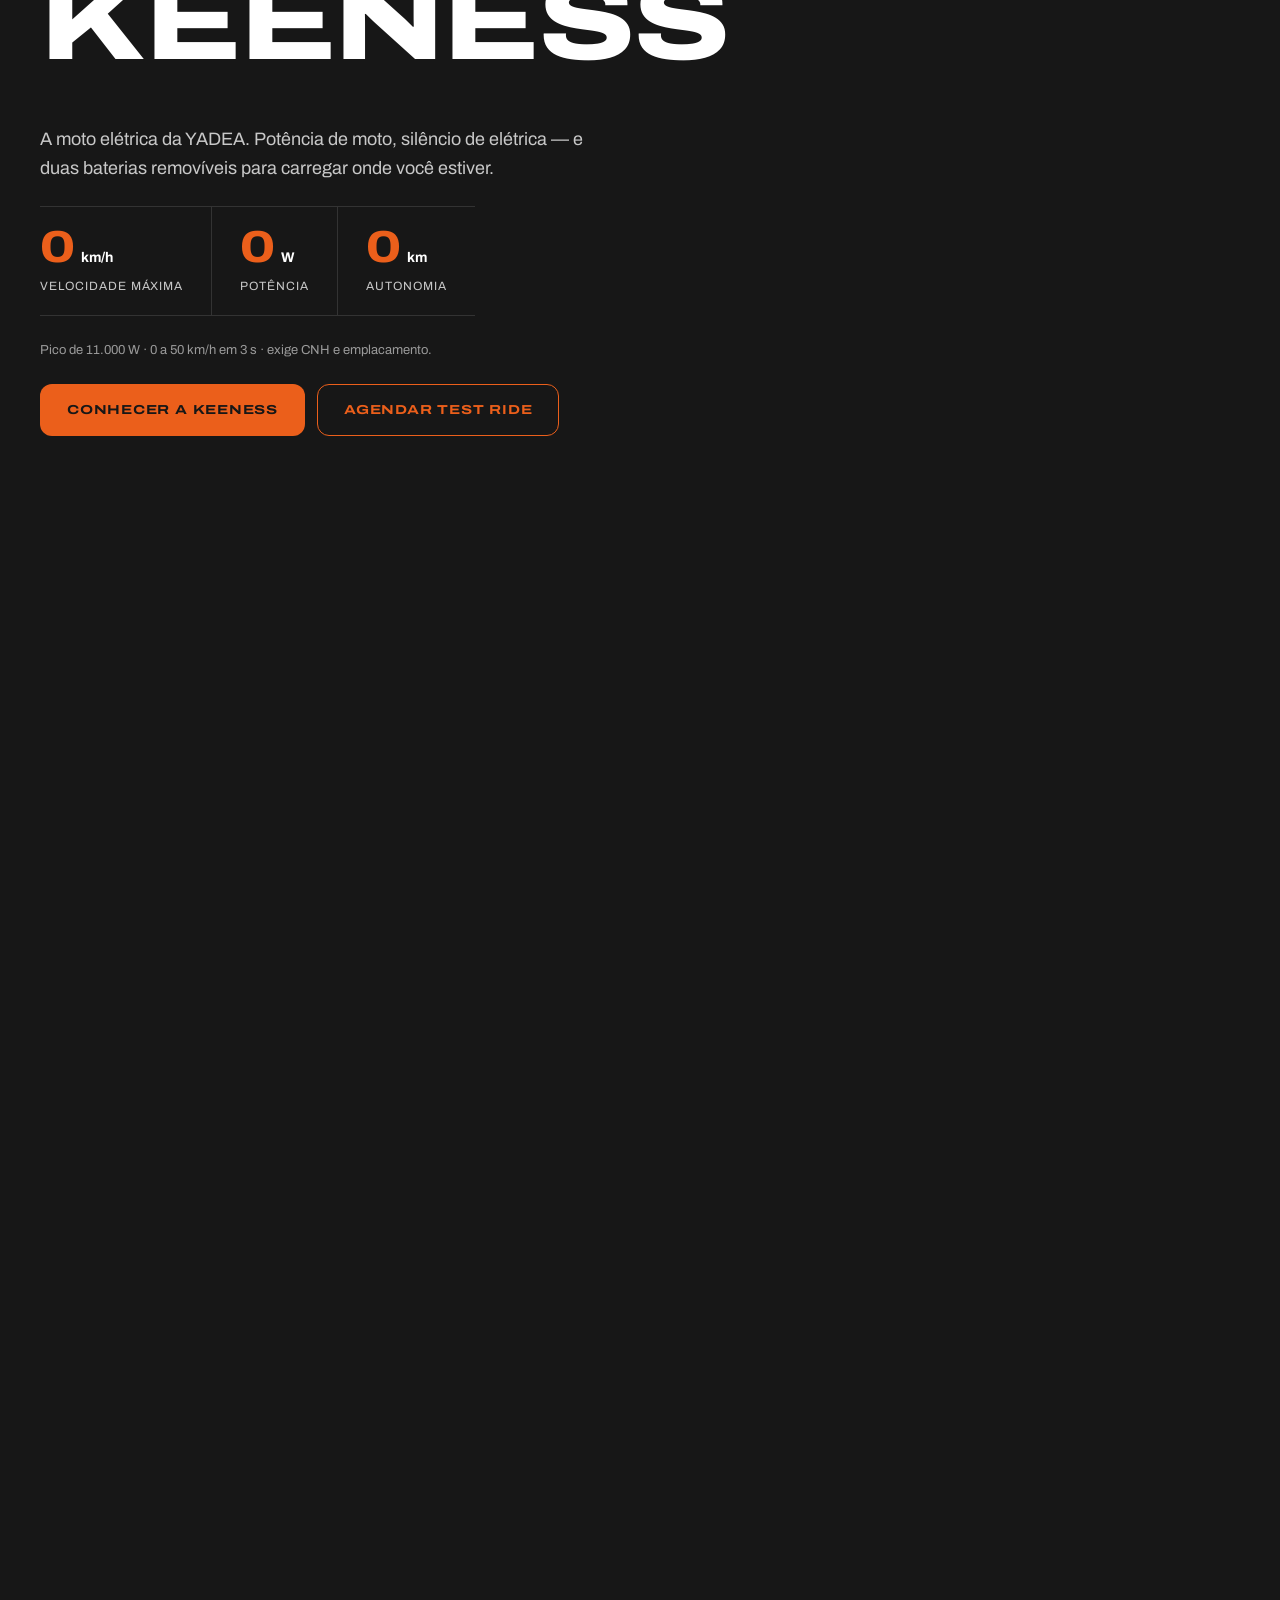
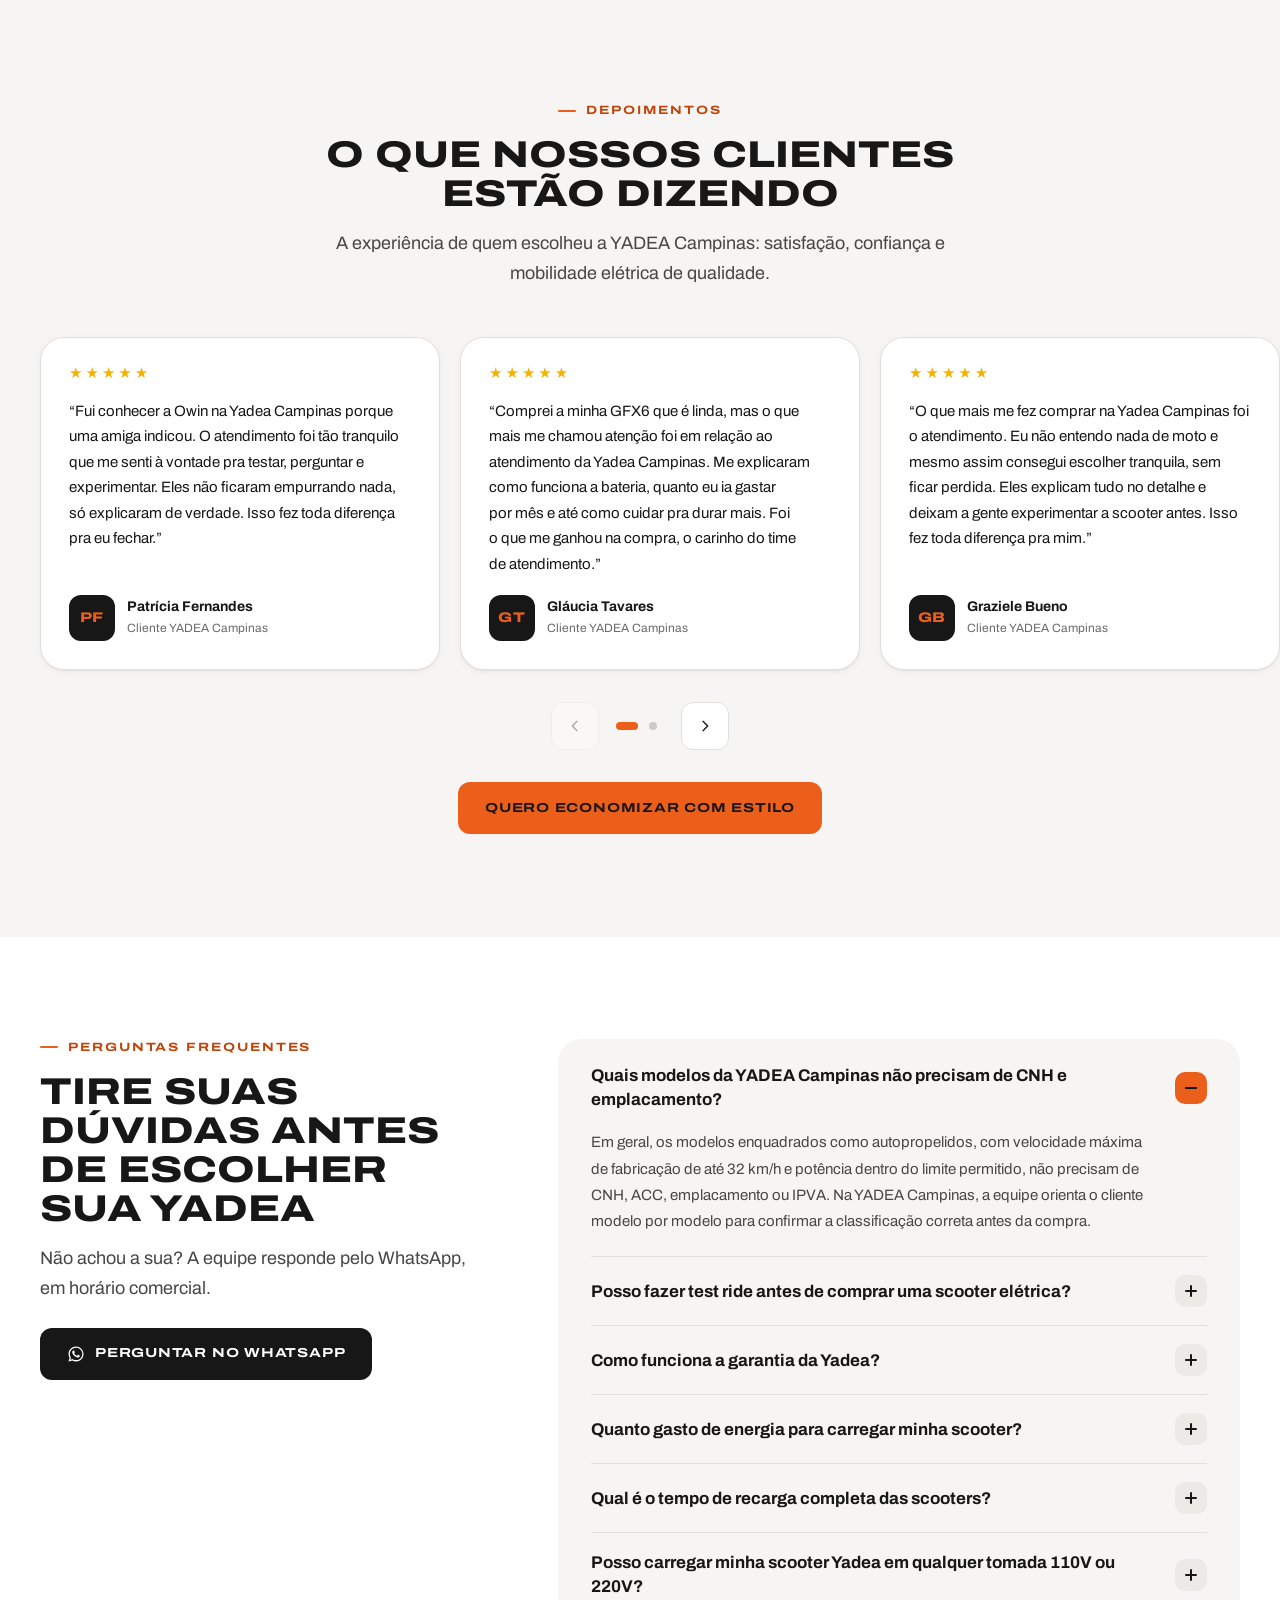
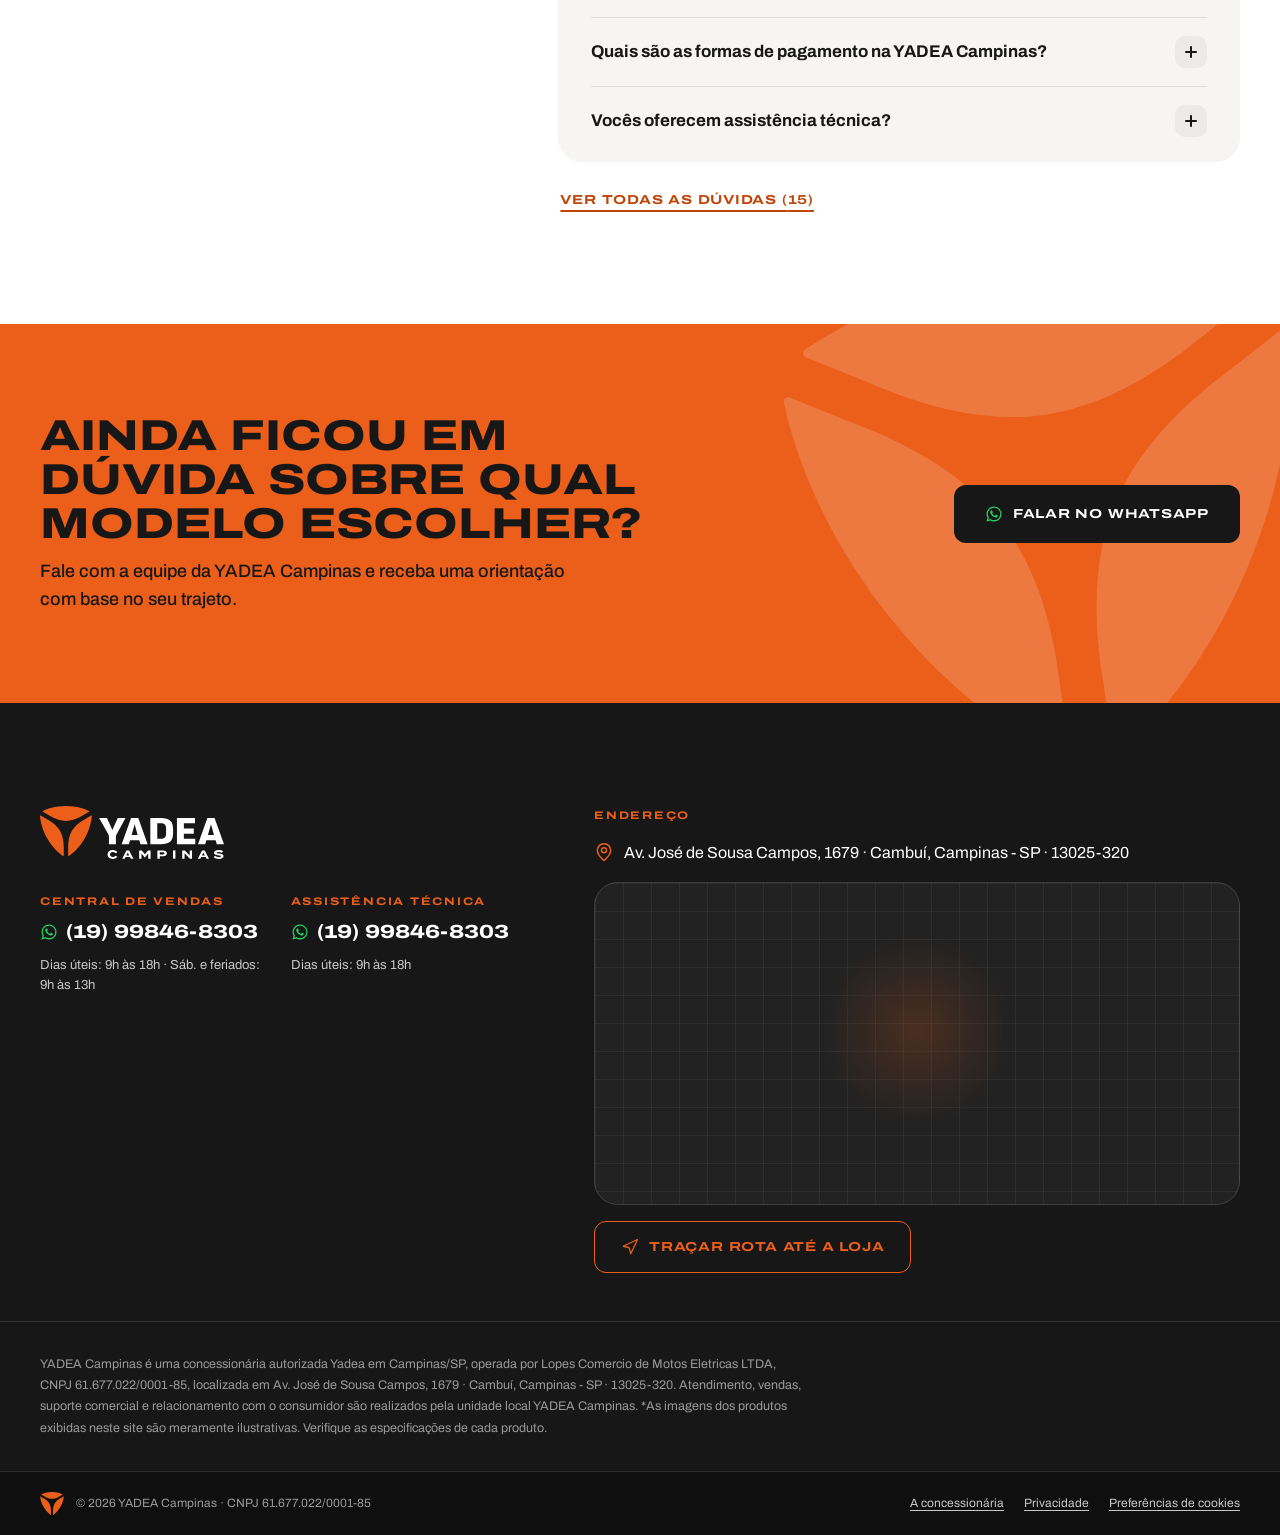
==== commit 45821610: "prévia v1.0.7: baú traseiro incluso na Owin Co-Authored-By: Claude Opus 5.5 <noreply@anthropic.com>" ====
--- a/index.html
+++ b/index.html
@@ -26,7 +26,7 @@
 <link rel="apple-touch-icon" href="assets/img/brand/apple-touch-icon.png">
 
 <link rel="preload" href="assets/fonts/archivo-latin-var.woff2" as="font" type="font/woff2" crossorigin>
-<link rel="stylesheet" href="assets/css/yadea.css?v=1.0.6">
+<link rel="stylesheet" href="assets/css/yadea.css?v=1.0.7">
 
 <link rel="preload" as="image" href="assets/img/hero/hero-poster.webp" media="(min-width: 761px)" fetchpriority="high">
 <link rel="preload" as="image" href="assets/img/hero/hero-poster-vertical.webp" media="(max-width: 760px)" fetchpriority="high">
@@ -38,7 +38,7 @@
   })(document.documentElement);
 </script>
 
-<script src="assets/js/consent.js?v=1.0.6"></script>
+<script src="assets/js/consent.js?v=1.0.7"></script>
 
 <script>
   (function () {
@@ -1005,16 +1005,16 @@
   <p class="lightbox__contador" id="lightbox-contador" aria-live="polite"></p>
 </div>
 
-<script src="assets/js/tracking.js?v=1.0.6"></script>
-<script src="assets/js/config.js?v=1.0.6"></script>
-<script src="assets/js/galerias.js?v=1.0.6"></script>
-<script src="assets/js/catalogo.js?v=1.0.6"></script>
-<script src="assets/js/render.js?v=1.0.6"></script>
-<script src="assets/js/app.js?v=1.0.6"></script>
+<script src="assets/js/tracking.js?v=1.0.7"></script>
+<script src="assets/js/config.js?v=1.0.7"></script>
+<script src="assets/js/galerias.js?v=1.0.7"></script>
+<script src="assets/js/catalogo.js?v=1.0.7"></script>
+<script src="assets/js/render.js?v=1.0.7"></script>
+<script src="assets/js/app.js?v=1.0.7"></script>
 
 <script src="assets/vendor/gsap.min.js" defer></script>
 <script src="assets/vendor/ScrollTrigger.min.js" defer></script>
 <script src="assets/vendor/lenis.min.js" defer></script>
-<script src="assets/js/motion.js?v=1.0.6" defer></script>
+<script src="assets/js/motion.js?v=1.0.7" defer></script>
 </body>
 </html>
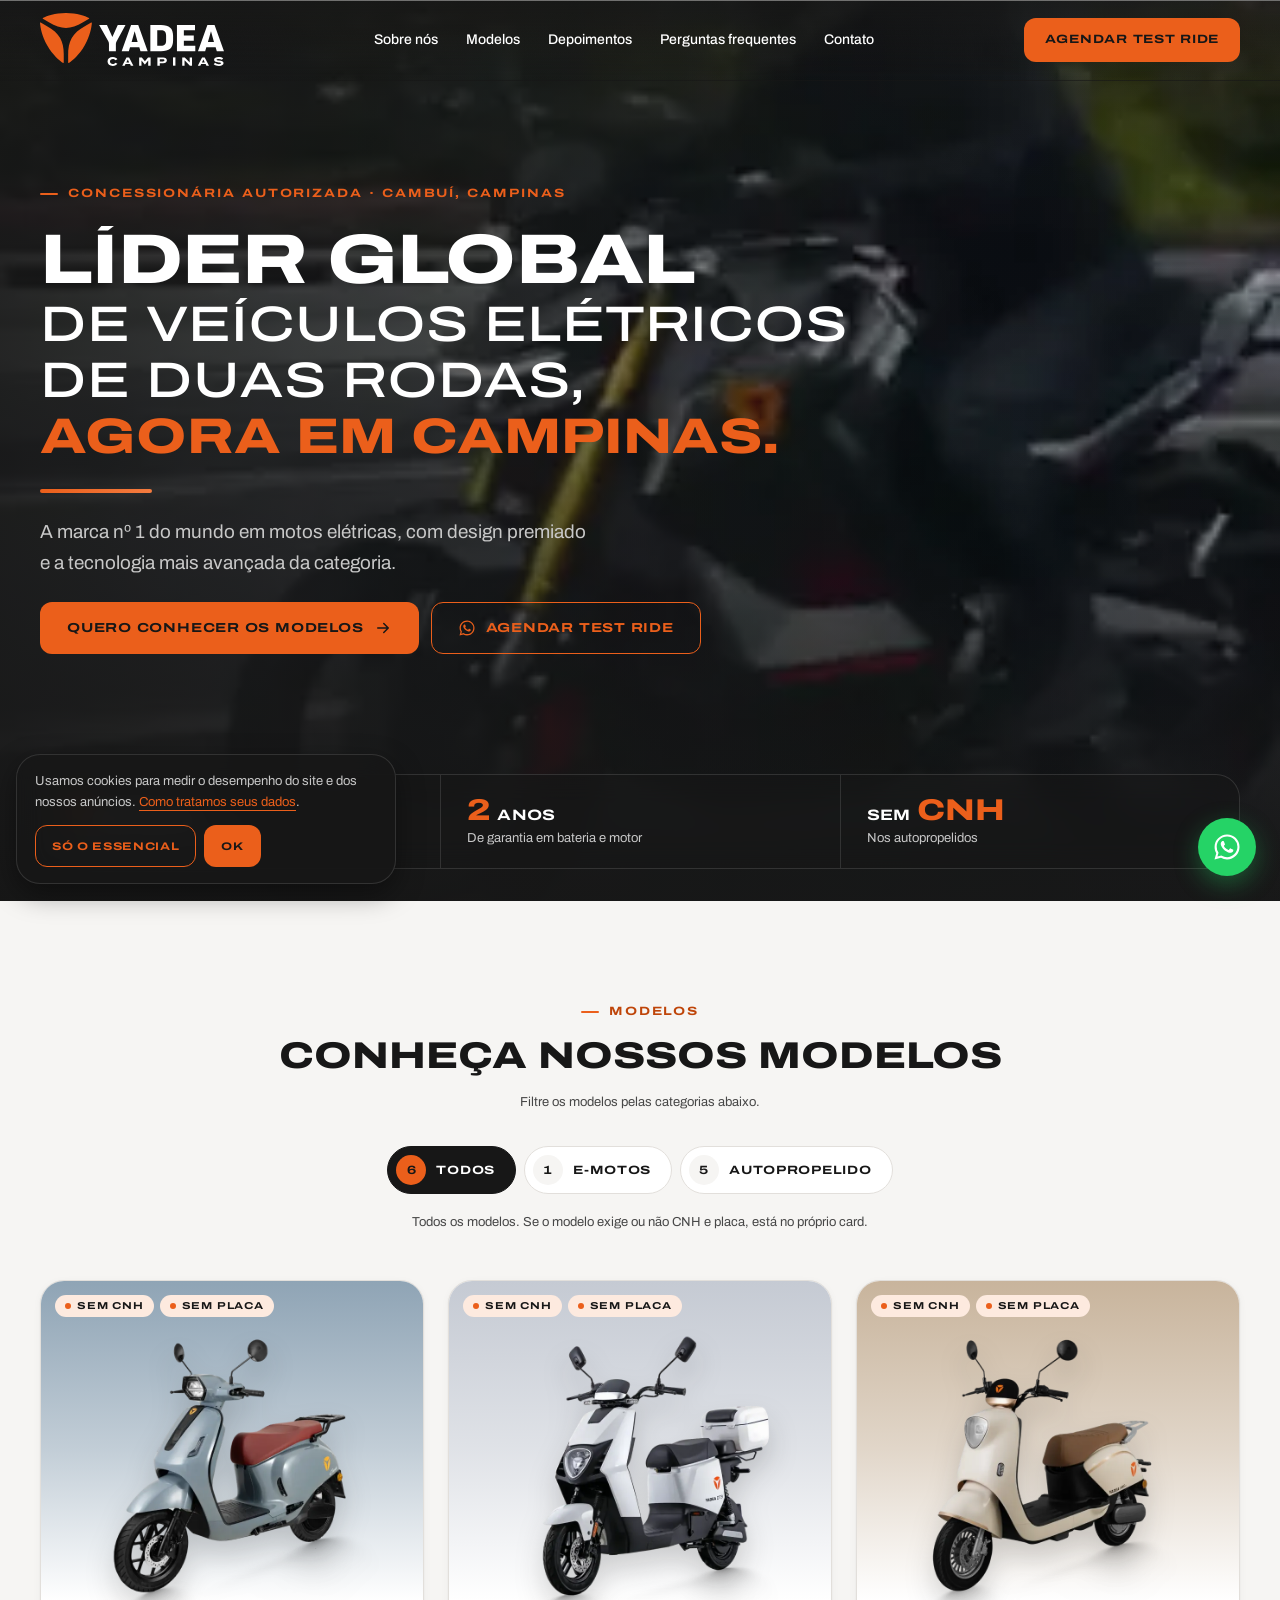
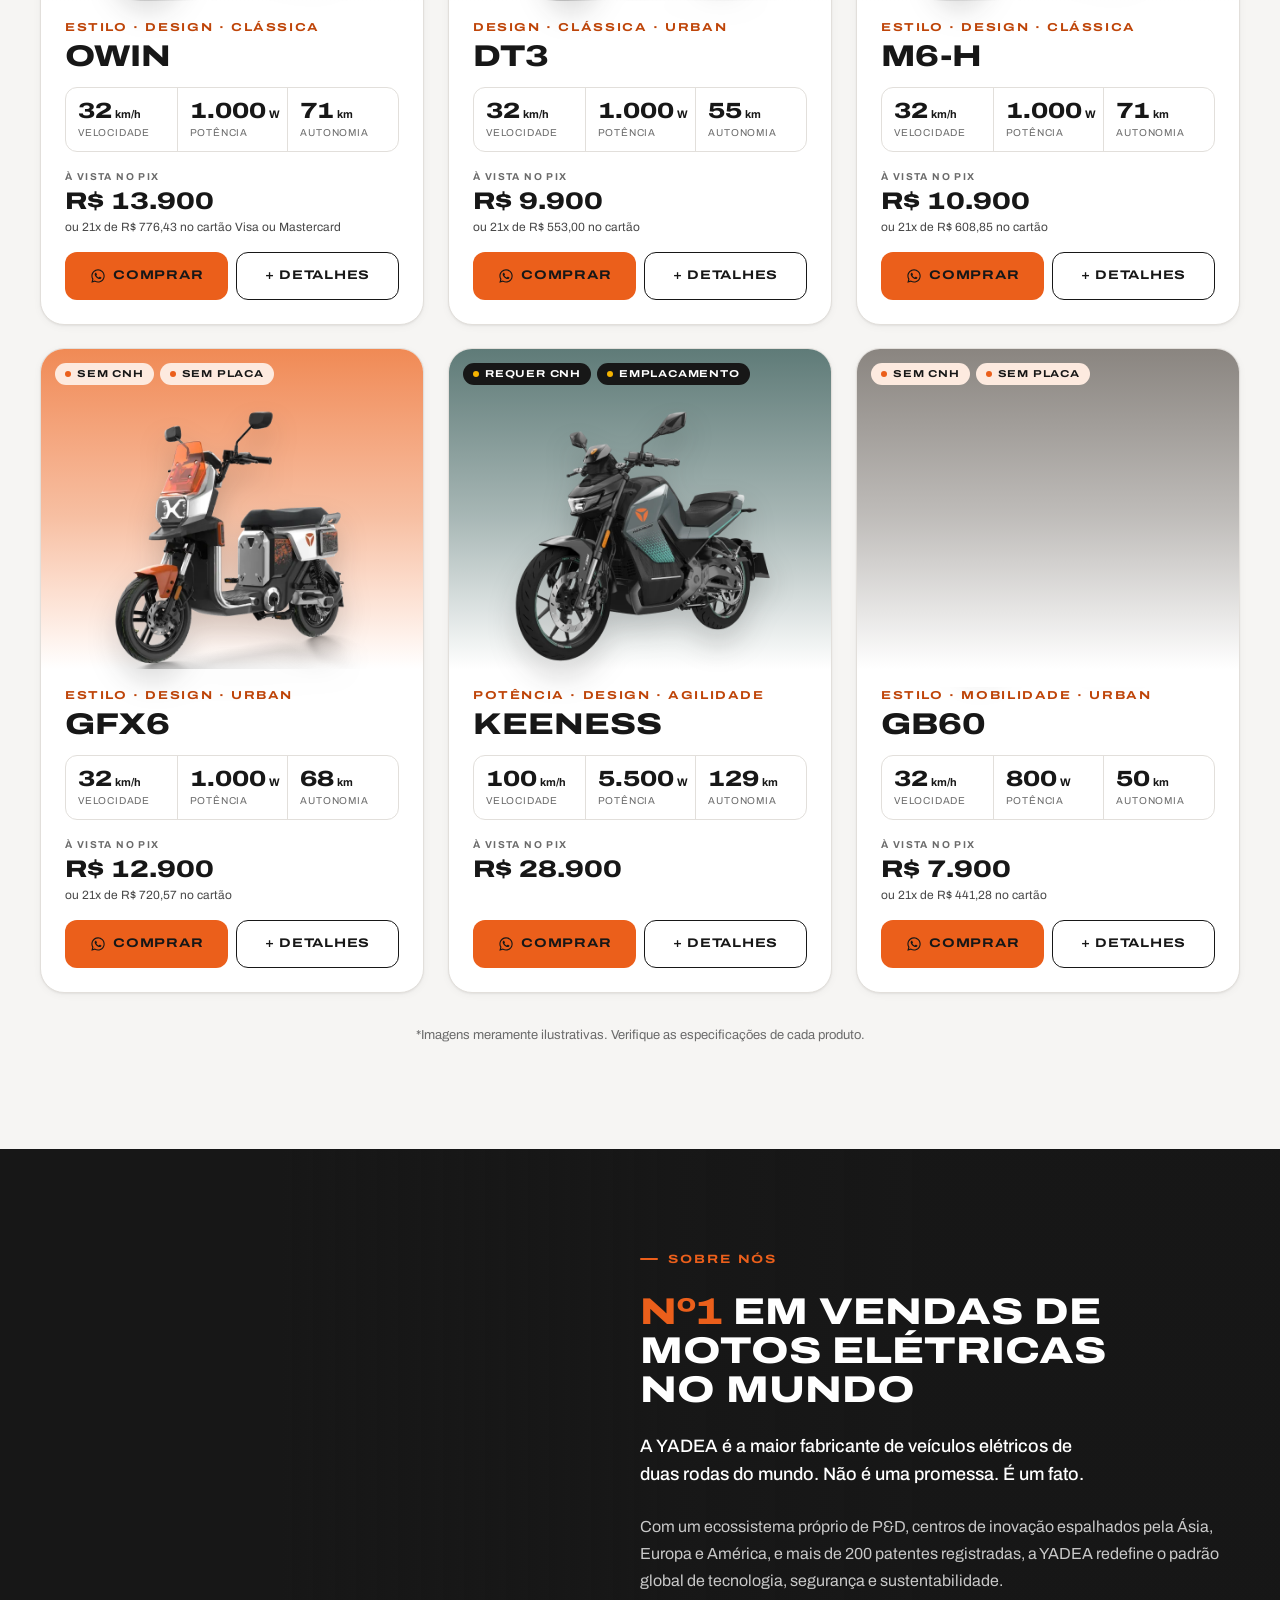
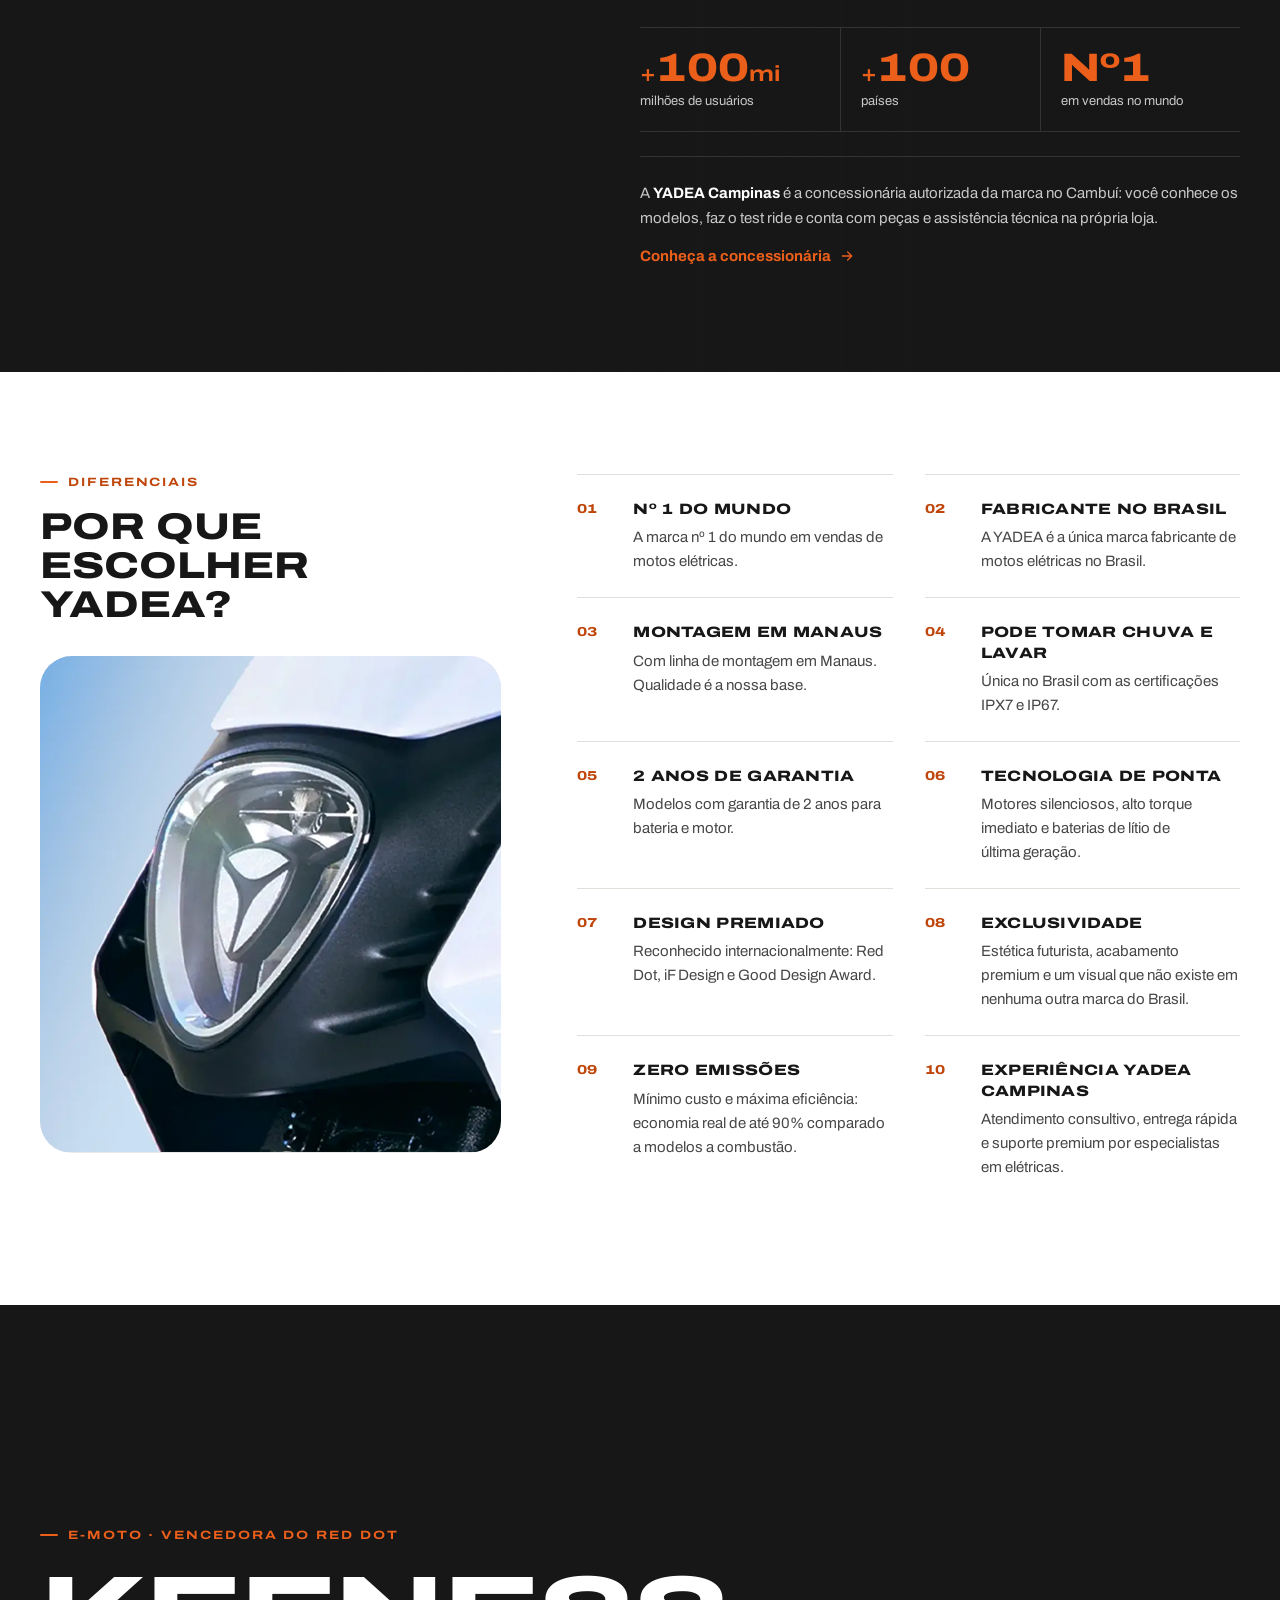
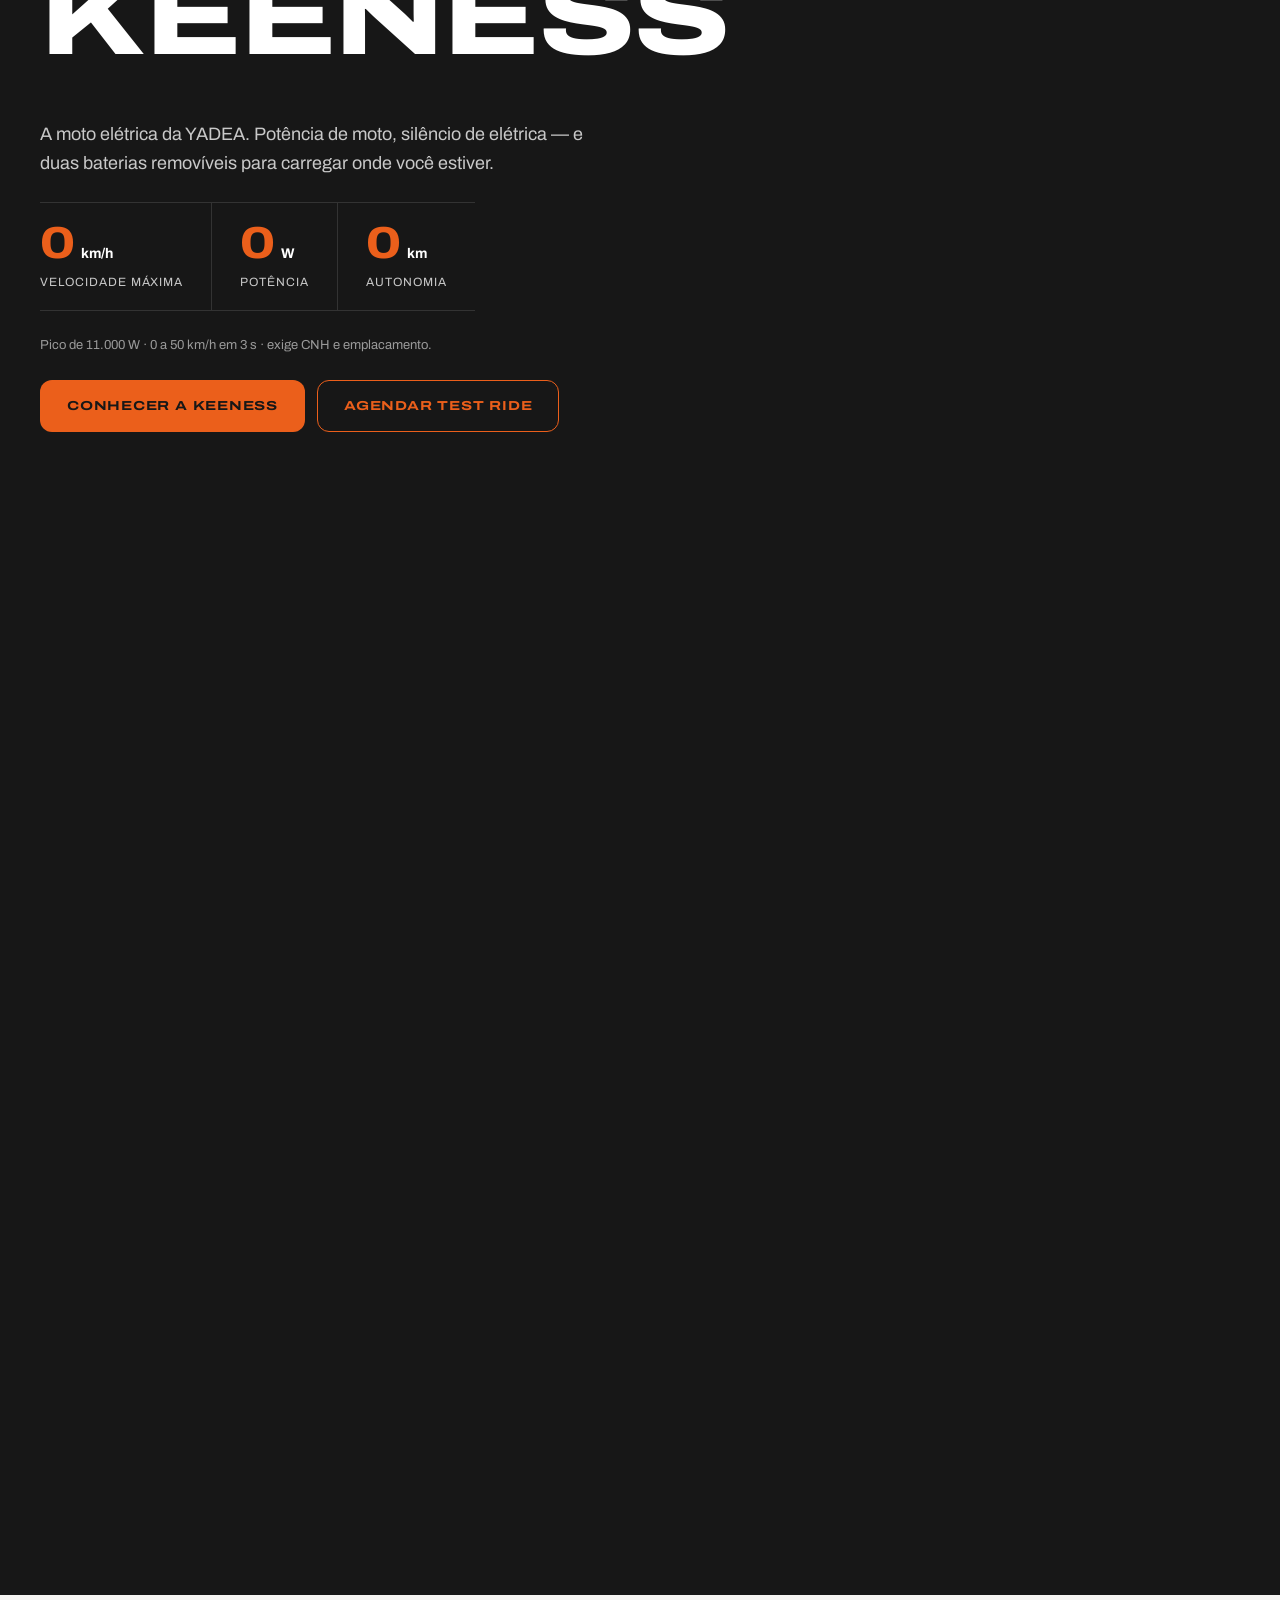
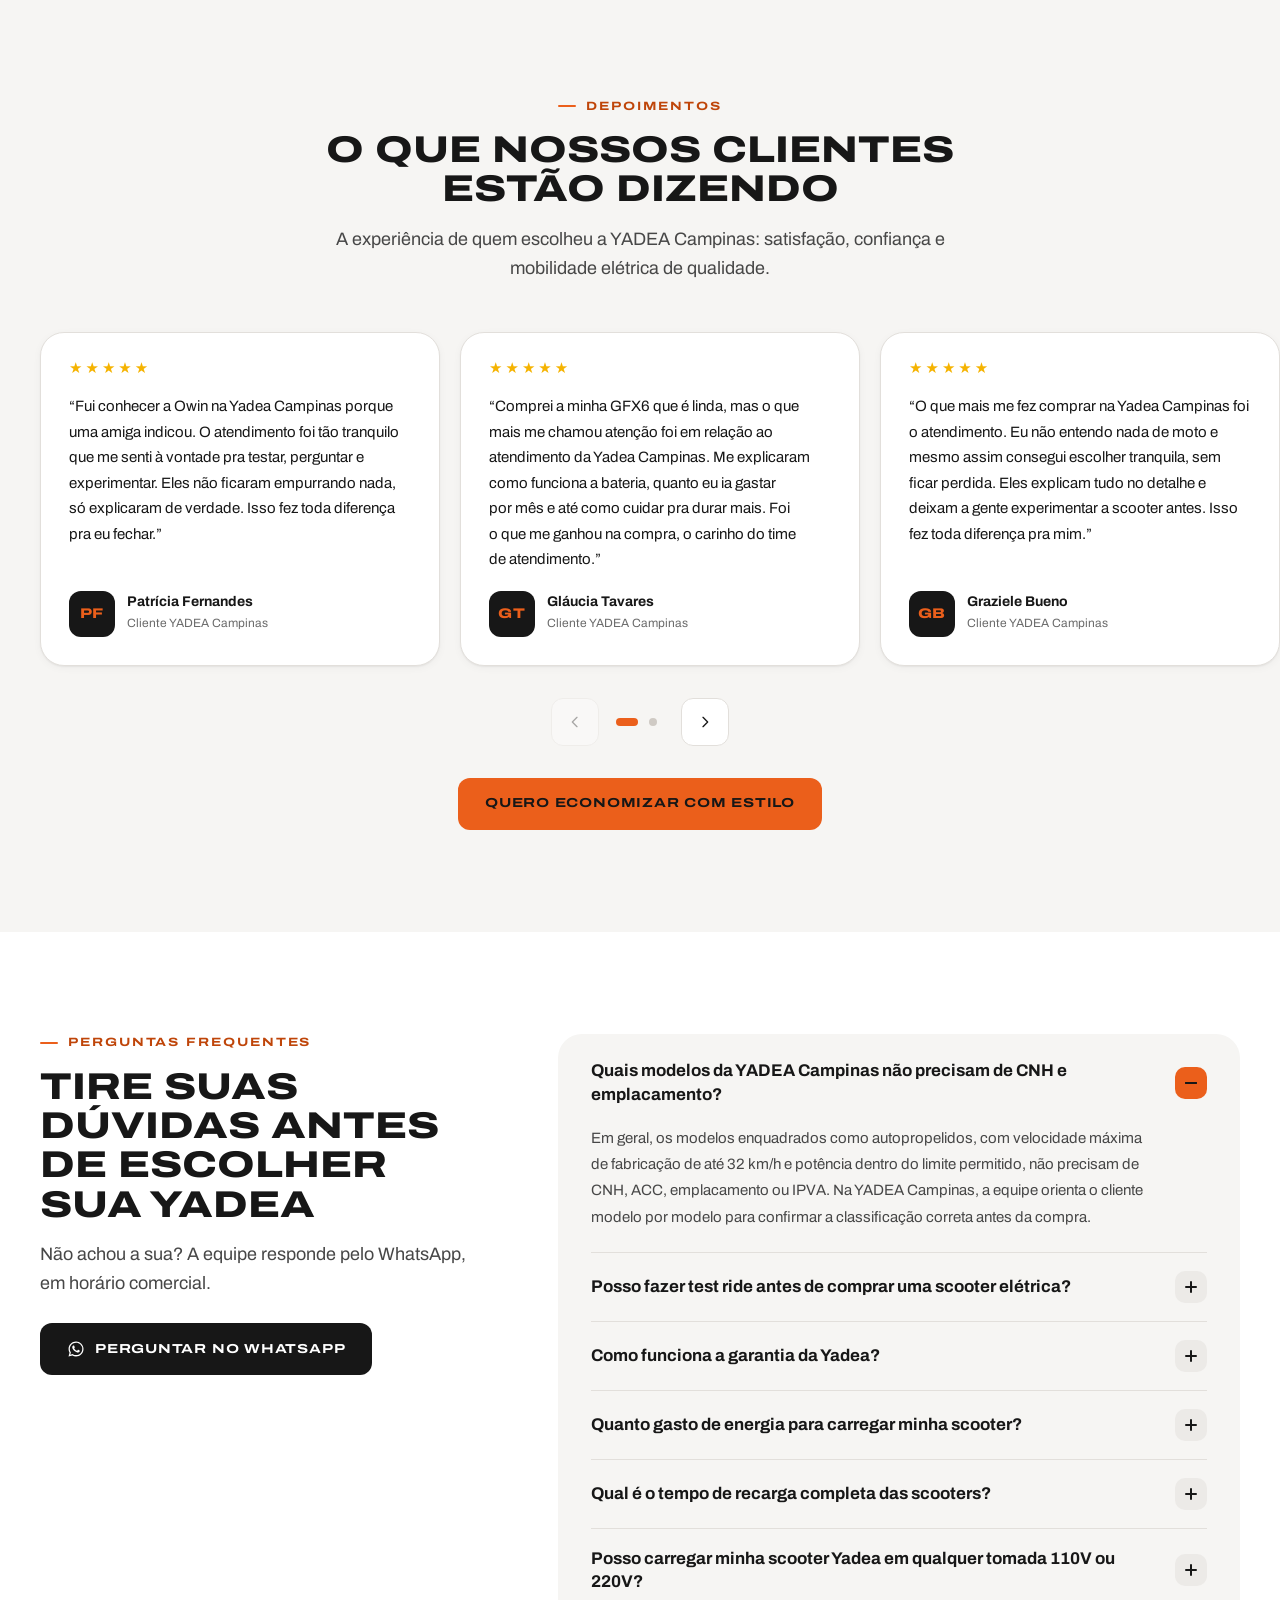
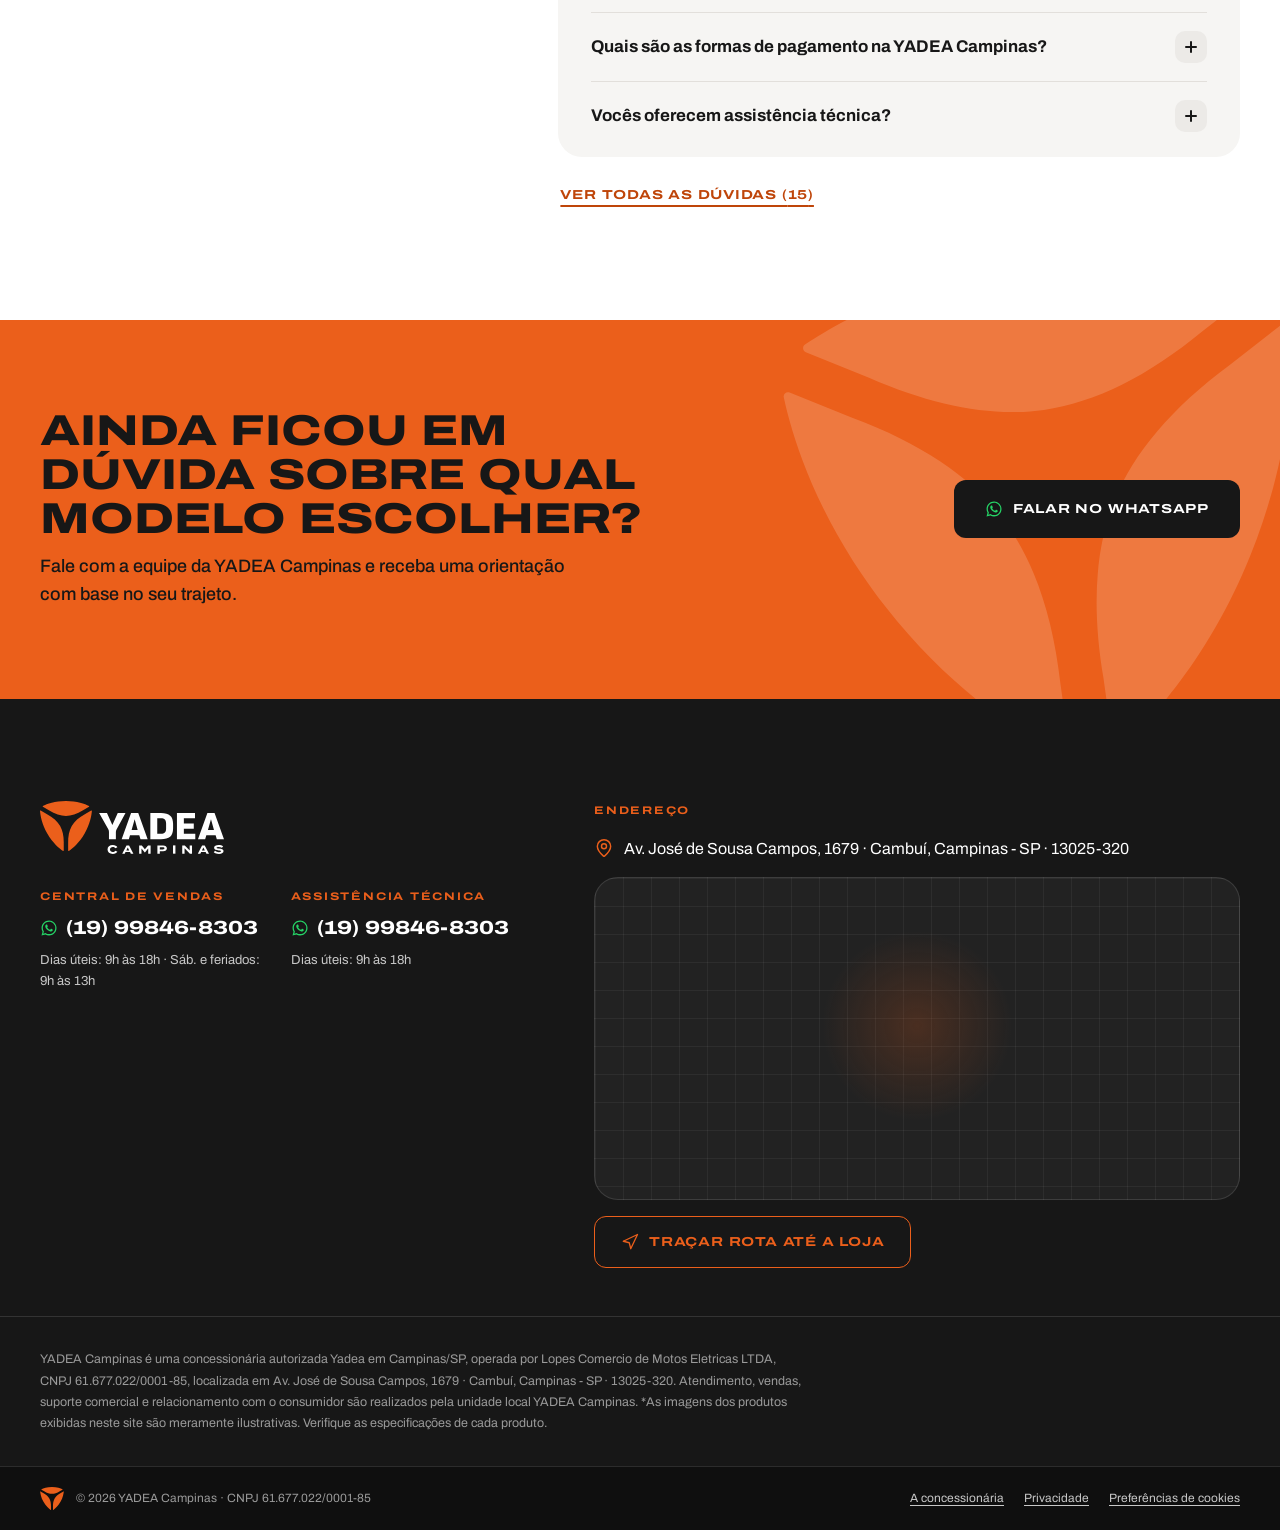
==== commit d79af471: "prévia v1.0.8: hero da Black November até 30/11/2026 Co-Authored-By: Claude Opus 5.5 <noreply@anthro" ====
--- a/index.html
+++ b/index.html
@@ -25,8 +25,27 @@
 <link rel="icon" href="assets/img/brand/icone-app-laranja.svg" type="image/svg+xml">
 <link rel="apple-touch-icon" href="assets/img/brand/apple-touch-icon.png">
 
+<template id="campanha-recursos">
+<link rel="preload" as="image" href="assets/img/campanha/black-november-palco.webp" fetchpriority="high">
+<link rel="preload" as="font" type="font/woff2" href="assets/fonts/barlow-condensed-900i-latin.woff2" crossorigin>
+<link rel="preload" as="font" type="font/woff2" href="assets/fonts/dm-sans-latin-var.woff2" crossorigin>
+<link rel="preload" as="image" href="assets/img/campanha/black-november-owin.webp" crossorigin>
+<link rel="preload" as="image" href="assets/img/campanha/black-november-dt3.webp" crossorigin>
+</template>
+<script>
+  (function (h) {
+    if (!(Date.now() <= Date.parse('2026-11-30T23:59:59.999-03:00'))) return;
+    h.classList.add('em-campanha');
+    var t = document.getElementById('campanha-recursos');
+    if (t && t.content) document.head.appendChild(t.content.cloneNode(true));
+    if (window.matchMedia && matchMedia('(prefers-reduced-motion: reduce)').matches) return;
+    h.classList.add('ybn-armado');
+  })(document.documentElement);
+</script>
+
 <link rel="preload" href="assets/fonts/archivo-latin-var.woff2" as="font" type="font/woff2" crossorigin>
-<link rel="stylesheet" href="assets/css/yadea.css?v=1.0.7">
+<link rel="stylesheet" href="assets/css/yadea.css?v=1.0.8">
+<link rel="stylesheet" href="assets/css/campanha.css?v=1.0.8">
 
 <link rel="preload" as="image" href="assets/img/hero/hero-poster.webp" media="(min-width: 761px)" fetchpriority="high">
 <link rel="preload" as="image" href="assets/img/hero/hero-poster-vertical.webp" media="(max-width: 760px)" fetchpriority="high">
@@ -38,7 +57,7 @@
   })(document.documentElement);
 </script>
 
-<script src="assets/js/consent.js?v=1.0.7"></script>
+<script src="assets/js/consent.js?v=1.0.8"></script>
 
 <script>
   (function () {
@@ -127,6 +146,186 @@
 <main id="conteudo">
   <span id="topo"></span>
 
+    <section class="ybn" aria-labelledby="ybn-titulo">
+    <svg width="0" height="0" aria-hidden="true" focusable="false" style="position:absolute">
+      <defs>
+        <radialGradient id="ybn-selo-fundo" cx="45%" cy="40%" r="75%">
+          <stop offset="0" stop-color="#1a0703"/><stop offset=".5" stop-color="#2a0c04"/><stop offset=".78" stop-color="#551a06"/><stop offset=".93" stop-color="#8a2c0a"/><stop offset="1" stop-color="#c2470f"/>
+        </radialGradient>
+      </defs>
+    </svg>
+
+    <div class="ybn__fundo" aria-hidden="true"><div class="ybn__palco"></div></div>
+    <div class="ybn__apagao" aria-hidden="true"></div>
+
+    <div class="ybn__area">
+      <div class="ybn__cena">
+        <div class="ybn__p ybn__onze ybn__a" aria-hidden="true">11</div>
+
+        <div class="ybn__p ybn__p--titulo">
+          <div class="ybn__flash" aria-hidden="true"></div>
+          <div class="ybn__flare" aria-hidden="true"></div>
+          <div class="ybn__faiscas" aria-hidden="true"></div>
+          <div class="ybn__a">
+            <p class="ybn__eyebrow">YADEA Campinas · Edição 2026</p>
+            <h1 class="ybn__titulo" id="ybn-titulo"><span class="ybn__black">Black</span> <span class="ybn__november">November.</span></h1>
+            <p class="ybn__sub">Seu próximo passo é elétrico. <strong>Até R$ 4.000 de desconto</strong> em quatro modelos, à vista no Pix.</p>
+          </div>
+        </div>
+
+        <div class="ybn__p ybn__p--a">
+          <div class="ybn__a ybn__moto">
+            <div class="ybn__sombra" aria-hidden="true"></div>
+            <img class="ybn__img" src="assets/img/campanha/black-november-owin.webp" alt="Scooter elétrica YADEA Owin cinza" width="1000" height="836" loading="lazy" decoding="async" crossorigin="anonymous">
+            <span class="ybn__brilho ybn__brilho--moto" aria-hidden="true" style="-webkit-mask-image:url(assets/img/campanha/black-november-owin.webp);mask-image:url(assets/img/campanha/black-november-owin.webp)"></span>
+          </div>
+        </div>
+
+        <div class="ybn__p ybn__p--b">
+          <div class="ybn__a ybn__moto">
+            <div class="ybn__sombra" aria-hidden="true"></div>
+            <img class="ybn__img" src="assets/img/campanha/black-november-dt3.webp" alt="Scooter elétrica YADEA DT3 branca" width="1000" height="838" loading="lazy" decoding="async" crossorigin="anonymous">
+            <span class="ybn__brilho ybn__brilho--moto" aria-hidden="true" style="-webkit-mask-image:url(assets/img/campanha/black-november-dt3.webp);mask-image:url(assets/img/campanha/black-november-dt3.webp)"></span>
+          </div>
+        </div>
+
+        <div class="ybn__p ybn__p--selo-a">
+          <div class="ybn__a">
+            <div class="ybn-selo">
+              <svg class="ybn-selo__placa" viewBox="0 0 1000 380" aria-hidden="true" focusable="false"><path d="M36 6H872Q900 6 900 34V70Q900 98 928 98H966Q994 98 994 126V346Q994 374 966 374H34Q6 374 6 346V34Q6 6 36 6Z" fill="url(#ybn-selo-fundo)" stroke="#ffb38a" stroke-width="9"/></svg>
+              <p class="ybn-selo__texto"><span class="ybn-selo__topo">Owin com</span> <span class="ybn-selo__linha"><span class="ybn-selo__valor">R$ 4.000</span> <span class="ybn-selo__fim">off</span></span></p>
+              <span class="ybn__brilho ybn__brilho--selo" aria-hidden="true"></span>
+            </div>
+          </div>
+        </div>
+
+        <div class="ybn__p ybn__p--selo-b">
+          <div class="ybn__a">
+            <div class="ybn-selo">
+              <svg class="ybn-selo__placa" viewBox="0 0 1000 380" aria-hidden="true" focusable="false"><path d="M36 6H872Q900 6 900 34V70Q900 98 928 98H966Q994 98 994 126V346Q994 374 966 374H34Q6 374 6 346V34Q6 6 36 6Z" fill="url(#ybn-selo-fundo)" stroke="#ffb38a" stroke-width="9"/></svg>
+              <p class="ybn-selo__texto"><span class="ybn-selo__topo">DT3 com</span> <span class="ybn-selo__linha"><span class="ybn-selo__valor">R$ 2.000</span> <span class="ybn-selo__fim">off</span></span></p>
+              <span class="ybn__brilho ybn__brilho--selo" aria-hidden="true"></span>
+            </div>
+          </div>
+        </div>
+
+        <div class="ybn__p ybn__p--cta">
+          <div class="ybn__a">
+            <a class="ybn__cta" data-whats="black" data-origem="hero_black" href="https://wa.me/5519998468303?text=Ol%C3%A1!%20Vim%20pelo%20site%20e%20quero%20aproveitar%20a%20Black%20November%20YADEA%20(Owin%20%2F%20DT3)." target="_blank" rel="noopener" aria-label="Quero minha YADEA na Black November: falar no WhatsApp da loja (abre em nova aba)">
+              <span class="ybn__cta-corpo">
+                <span class="ybn__cta-textos">
+                  <span class="ybn__cta-titulo">Quero minha Yadea</span>
+                  <span class="ybn__cta-sub">Falar no WhatsApp da loja</span>
+                </span>
+                <span class="ybn__cta-icone" aria-hidden="true"><svg viewBox="0 0 24 24" fill="none" stroke="currentColor" stroke-width="2.4" stroke-linecap="round" stroke-linejoin="round" focusable="false"><path d="M5 12h14m-6-6 6 6-6 6"/></svg></span>
+                <span class="ybn__brilho ybn__brilho--cta" aria-hidden="true"></span>
+              </span>
+              <svg class="ybn__neon" viewBox="0 0 100 100" preserveAspectRatio="none" aria-hidden="true" focusable="false">
+                <path class="ybn__neon-traco" pathLength="100" d="M0 0H96L100 6V100H0Z"/>
+                <path class="ybn__neon-cometa" pathLength="100" d="M0 0H96L100 6V100H0Z"/>
+              </svg>
+            </a>
+            <p class="ybn__outros">Também em oferta: <span>M6-H e GB60 com até R$ 1.000 off</span></p>
+          </div>
+        </div>
+      </div>
+    </div>
+  </section>
+  <script>
+    (function () {
+      'use strict';
+      var ESPERA_MAX_MS = 2500;
+      var TARDE_MS = 4500;
+      var FIM_MS = 4400;
+      var inicio = performance.now();
+      var html = document.documentElement;
+      var raiz = document.querySelector('.ybn');
+      if (!raiz || !html.classList.contains('em-campanha')) return;
+
+      function desarmar() {
+        html.classList.remove('ybn-armado');
+        raiz.classList.remove('is-tocando');
+      }
+
+      function criarFaiscas() {
+        var caixa = raiz.querySelector('.ybn__faiscas');
+        if (!caixa || caixa.firstChild) return;
+        var semente = 7;
+        function sorte() { semente = (semente * 16807) % 2147483647; return semente / 2147483647; }
+        for (var i = 0; i < 22; i++) {
+          var x = 12 + sorte() * 76;
+          var y = 22 + sorte() * 46;
+          var ang = Math.atan2(y - 45, x - 50) + (sorte() - 0.5) * 1.1;
+          var dist = 30 + sorte() * 80;
+          var tam = (2 + sorte() * 3.5).toFixed(1);
+          var f = document.createElement('span');
+          if (i % 3 === 0) f.className = 'is-clara';
+          f.style.cssText = 'left:' + x + '%;top:' + y + '%;width:' + tam + 'px;height:' + tam + 'px;'
+            + '--dx:' + (Math.cos(ang) * dist).toFixed(1) + 'px;--dy:' + (Math.sin(ang) * dist - 10).toFixed(1) + 'px;'
+            + 'animation-duration:' + Math.round(700 + sorte() * 600) + 'ms;animation-delay:' + Math.round(1030 + sorte() * 160) + 'ms';
+          caixa.appendChild(f);
+        }
+      }
+
+      function decodificar(img) {
+        return img.decode ? img.decode().catch(function () {}) : Promise.resolve();
+      }
+
+      function pronto() {
+        var esperas = Array.prototype.map.call(raiz.querySelectorAll('img'), decodificar);
+        var palco = raiz.querySelector('.ybn__palco');
+        var url = palco && getComputedStyle(palco).backgroundImage.match(/url\(["']?(.*?)["']?\)/);
+        if (url) {
+          var img = new Image();
+          img.src = url[1];
+          esperas.push(decodificar(img));
+        }
+        if (document.fonts && document.fonts.load) {
+          ['italic 900 1em "Barlow Condensed"', '500 1em "DM Sans"', '800 1em "DM Sans"'].forEach(function (fonte) {
+            esperas.push(document.fonts.load(fonte).catch(function () {}));
+          });
+        }
+        var todas = Promise.all(esperas).then(function () { return true; });
+        var limite = new Promise(function (ok) { setTimeout(function () { ok(false); }, ESPERA_MAX_MS); });
+        return Promise.race([todas, limite]);
+      }
+
+      function quandoVisivel(fn) {
+        function observar() {
+          if (!('IntersectionObserver' in window)) { fn(); return; }
+          var io = new IntersectionObserver(function (entradas) {
+            if (entradas.some(function (e) { return e.isIntersecting; })) { io.disconnect(); fn(); }
+          }, { threshold: 0.2 });
+          io.observe(raiz);
+        }
+        if (document.visibilityState !== 'hidden') { observar(); return; }
+        document.addEventListener('visibilitychange', function aoVoltar() {
+          if (document.visibilityState === 'hidden') return;
+          document.removeEventListener('visibilitychange', aoVoltar);
+          observar();
+        });
+      }
+
+      function tocar() {
+        if (!html.classList.contains('ybn-armado')) return;
+        if (performance.now() - inicio > TARDE_MS) { desarmar(); return; }
+        raiz.classList.add('is-tocando');
+        setTimeout(desarmar, FIM_MS);
+      }
+
+      try {
+        if (window.matchMedia && matchMedia('(prefers-reduced-motion: reduce)').matches) { desarmar(); return; }
+        if (!html.classList.contains('ybn-armado')) return;
+        criarFaiscas();
+        quandoVisivel(function () {
+          pronto().then(function (aTempo) { if (aTempo) tocar(); else desarmar(); }, desarmar);
+        });
+      } catch (erro) {
+        desarmar();
+      }
+    })();
+  </script>
+  
   <section class="hero" aria-labelledby="hero-titulo">
     <div class="hero__midia" aria-hidden="true">
       <picture>
@@ -1005,16 +1204,16 @@
   <p class="lightbox__contador" id="lightbox-contador" aria-live="polite"></p>
 </div>
 
-<script src="assets/js/tracking.js?v=1.0.7"></script>
-<script src="assets/js/config.js?v=1.0.7"></script>
-<script src="assets/js/galerias.js?v=1.0.7"></script>
-<script src="assets/js/catalogo.js?v=1.0.7"></script>
-<script src="assets/js/render.js?v=1.0.7"></script>
-<script src="assets/js/app.js?v=1.0.7"></script>
+<script src="assets/js/tracking.js?v=1.0.8"></script>
+<script src="assets/js/config.js?v=1.0.8"></script>
+<script src="assets/js/galerias.js?v=1.0.8"></script>
+<script src="assets/js/catalogo.js?v=1.0.8"></script>
+<script src="assets/js/render.js?v=1.0.8"></script>
+<script src="assets/js/app.js?v=1.0.8"></script>
 
 <script src="assets/vendor/gsap.min.js" defer></script>
 <script src="assets/vendor/ScrollTrigger.min.js" defer></script>
 <script src="assets/vendor/lenis.min.js" defer></script>
-<script src="assets/js/motion.js?v=1.0.7" defer></script>
+<script src="assets/js/motion.js?v=1.0.8" defer></script>
 </body>
 </html>
--- a/assets/css/campanha.css
+++ b/assets/css/campanha.css
@@ -0,0 +1,616 @@
+/* ==========================================================================
+   YADEA · hero da campanha — Black November (até a data de YADEA_CAMPANHA)
+   --------------------------------------------------------------------------
+   Recriação do "Hero Black November Yadea" (Claude Design, 07/11/2026,
+   projeto/hero_black_november) na arquitetura do Hero Black do Chefe: palco,
+   título com impacto, duas motos entrando pelos lados, selos de preço em 3D
+   e CTA de WhatsApp com traço neon. A coreografia toca UMA vez; o último
+   quadro de cada animação é o próprio layout.
+
+   Liga e desliga sozinho: este arquivo só é linkado enquanto o build traz a
+   campanha (marcadores campanha:inicio/fim no fonte/index.html), e quem troca
+   um hero pelo outro é a classe `em-campanha` no <html>, posta no <head> só
+   até o fim da data. Passou a data: a classe não entra e o hero de sempre
+   volta, mesmo sem publicar de novo.
+
+   Medidas: tudo dentro da CENA (caixa de proporção fixa, encaixada na área
+   útil abaixo do header) é posicionado em % e medido em cqi — escala junto.
+   Valores, cores e tempos são os da referência (fidelidade alta).
+   ========================================================================== */
+
+/* ── Fontes da campanha (do próprio domínio, subconjunto latin) ──────────
+   Só baixam quando o hero está na tela (fonte declarada e não usada não é
+   baixada); o <head> faz o preload enquanto a campanha vale. */
+@font-face {
+  font-family: "Barlow Condensed";
+  font-style: italic;
+  font-weight: 900;
+  font-display: swap;
+  src: url("../fonts/barlow-condensed-900i-latin.woff2") format("woff2");
+  unicode-range: U+0000-00FF, U+0131, U+0152-0153, U+02BB-02BC, U+02C6, U+02DA, U+02DC, U+0304, U+0308, U+0329, U+2000-206F, U+20AC, U+2122, U+2191, U+2193, U+2212, U+2215, U+FEFF, U+FFFD;
+}
+@font-face {
+  font-family: "DM Sans";
+  font-style: normal;
+  font-weight: 500 800;
+  font-display: swap;
+  src: url("../fonts/dm-sans-latin-var.woff2") format("woff2");
+  unicode-range: U+0000-00FF, U+0131, U+0152-0153, U+02BB-02BC, U+02C6, U+02DA, U+02DC, U+0304, U+0308, U+0329, U+2000-206F, U+20AC, U+2122, U+2191, U+2193, U+2212, U+2215, U+FEFF, U+FFFD;
+}
+
+/* ── Troca de hero ──────────────────────────────────────────────────────── */
+
+.ybn { display: none; }
+.em-campanha .ybn { display: block; }
+.em-campanha .hero { display: none; }
+
+/* ── Seção ──────────────────────────────────────────────────────────────
+   Como o hero de sempre: ocupa a primeira tela e sobe por baixo do header
+   (transparente no topo). A área útil começa 12 px abaixo dele. */
+.ybn {
+  --ybn-reserva: 0px;             /* faixa livre embaixo (botão flutuante do WhatsApp) */
+  position: relative;
+  isolation: isolate;
+  overflow: hidden;
+  height: 100vh;
+  height: 100svh;
+  min-height: 600px;
+  margin-top: calc(var(--yd-header) * -1);
+  background: #070707;
+  color: #f9f6f2;
+  font-family: "DM Sans", "Archivo", Arial, sans-serif;
+  font-stretch: normal;
+  font-weight: 500;
+  line-height: normal;
+  letter-spacing: normal;
+}
+.ybn *, .ybn *::before, .ybn *::after { box-sizing: border-box; }
+
+/* Palco: o fundo é CSS (não <img>) para não baixar nada quando o hero está
+   escondido; o <head> faz o preload com prioridade alta enquanto vale. */
+.ybn__fundo { position: absolute; inset: 0; z-index: 0; }
+.ybn__palco {
+  position: absolute;
+  inset: 0;
+  background: #070707 url("../img/campanha/black-november-palco.webp") 50% 50% / cover no-repeat;
+}
+/* Véu: escurece a esquerda (legibilidade do título) e a vinheta fecha as bordas. */
+.ybn__fundo::after {
+  content: "";
+  position: absolute;
+  inset: 0;
+  background:
+    radial-gradient(ellipse 85% 80% at 50% 45%, transparent 60%, rgba(0, 0, 0, .6)),
+    linear-gradient(90deg, rgba(5, 3, 2, .78) 0%, rgba(5, 3, 2, .45) 32%, transparent 55%);
+}
+.ybn__apagao {
+  position: absolute;
+  inset: 0;
+  z-index: 1;
+  background: #000;
+  opacity: 0;
+  pointer-events: none;
+}
+
+.ybn__area {
+  position: absolute;
+  left: 0;
+  right: 0;
+  top: calc(var(--yd-header) + 12px);
+  bottom: var(--ybn-reserva);
+  z-index: 2;
+  display: grid;
+  place-items: center;
+  container-type: size;
+}
+/* Cena: a proporção da arte (1163 × 660 deitada), encaixada (contain). */
+.ybn__cena {
+  position: relative;
+  width: min(100cqw, 100cqh * 1.7621);
+  aspect-ratio: 1163 / 660;
+  container-type: inline-size;
+}
+
+/* ── Peças: posição em % da cena (tabela do README do handoff) ──────── */
+.ybn__p { position: absolute; left: var(--x); top: var(--y); width: var(--w); }
+.ybn__p--titulo  { --x: 4%;  --y: 9%;  --w: 40%; z-index: 4; container-type: inline-size; }
+.ybn__p--a       { --x: 37%; --y: 10%; --w: 38%; z-index: 2; }
+.ybn__p--b       { --x: 59%; --y: 19%; --w: 36%; z-index: 3; }
+.ybn__p--selo-a  { --x: 35%; --y: 69%; --w: 23%; z-index: 5; }
+.ybn__p--selo-b  { --x: 71%; --y: 73%; --w: 23%; z-index: 5; }
+.ybn__p--cta     { --x: 5%;  --y: 71%; --w: 27%; z-index: 6; container-type: inline-size; }
+
+/* "11" de novembro, só contorno, atrás de tudo. */
+.ybn__onze {
+  --x: 44%;
+  --y: -4%;
+  width: auto;
+  margin: 0;
+  font-family: "Barlow Condensed", "Arial Narrow", sans-serif;
+  font-style: italic;
+  font-weight: 900;
+  font-size: 62cqi;
+  line-height: .8;
+  letter-spacing: -.04em;
+  color: transparent;
+  -webkit-text-stroke: 1px rgba(255, 124, 63, .16);
+  user-select: none;
+  pointer-events: none;
+}
+
+/* ── Título ─────────────────────────────────────────────────────────── */
+.ybn__flash {
+  position: absolute;
+  left: -15%;
+  top: -8%;
+  width: 130%;
+  height: 110%;
+  pointer-events: none;
+  opacity: 0;
+  background: radial-gradient(ellipse at 50% 50%, rgba(255, 246, 216, .95), rgba(255, 140, 60, .55) 30%, rgba(255, 103, 40, 0) 65%);
+}
+.ybn__flare {
+  position: absolute;
+  left: -30%;
+  top: 46%;
+  width: 160%;
+  height: 1.8cqi;
+  pointer-events: none;
+  opacity: 0;
+  background: radial-gradient(ellipse at center, #fff 0, rgba(255, 220, 190, .85) 22%, rgba(255, 120, 40, 0) 70%);
+}
+.ybn__faiscas { position: absolute; inset: 0; pointer-events: none; }
+.ybn__faiscas span {
+  position: absolute;
+  border-radius: 50%;
+  background: #ffb07a;
+  box-shadow: 0 0 6px #ff8a3c;
+  opacity: 0;
+}
+.ybn__faiscas span.is-clara { background: #fff4ea; }
+
+.ybn__eyebrow {
+  display: flex;
+  align-items: center;
+  gap: 2.6cqi;
+  margin: 0 0 3.4cqi;
+  font-size: max(9px, 2.9cqi);
+  font-weight: 800;
+  letter-spacing: .26em;
+  text-transform: uppercase;
+  color: #ebd6c9;
+}
+.ybn__eyebrow::before { content: ""; display: block; flex: none; width: 6cqi; height: 2px; background: #ff6728; }
+
+.ybn__titulo {
+  margin: 0;
+  font-family: "Barlow Condensed", "Arial Narrow", sans-serif;
+  font-style: italic;
+  font-weight: 900;
+  line-height: .8;
+  letter-spacing: normal;
+  text-transform: uppercase;
+  color: #f9f6f2;
+}
+/* Letras cromadas com extrusão: o gradiente fica no texto (background-clip)
+   e a profundidade é uma cadeia de drop-shadow, sem duplicar o conteúdo.
+   O BRILHO que atravessa o título é a primeira camada do mesmo fundo (uma
+   faixa num fundo 3× mais largo, fora da caixa nos dois extremos): passa só
+   dentro das letras. Na referência ele era uma caixa com color-dodge por
+   cima do título inteiro — clareava o fundo escuro e o corte na borda da
+   caixa aparecia como um retângulo. */
+.ybn__black,
+.ybn__november {
+  display: block;
+  -webkit-background-clip: text;
+  background-clip: text;
+  color: transparent;
+  -webkit-text-fill-color: transparent;
+  background-repeat: no-repeat;
+  background-size: 300% 100%, 100% 100%;
+  background-position: 100% 0, 0 0;
+}
+.ybn__black {
+  font-size: 40cqi;
+  letter-spacing: -.02em;
+  padding-right: .06em;
+  background-image:
+    linear-gradient(100deg, transparent 40%, rgba(255, 236, 214, .95) 50%, transparent 60%),
+    linear-gradient(180deg, #fff 0%, #f4efea 40%, #a9a29d 57%, #fff 74%, #d6cec8 100%);
+  filter:
+    drop-shadow(-.007em .007em 0 #9a928d)
+    drop-shadow(-.007em .007em 0 #7d7570)
+    drop-shadow(-.007em .007em 0 #605854)
+    drop-shadow(-.007em .007em 0 #453e3a)
+    drop-shadow(-.007em .007em 0 #2c2522)
+    drop-shadow(-.02em .03em .04em rgba(0, 0, 0, .6));
+}
+.ybn__november {
+  margin-top: 1.6cqi;
+  font-size: 23cqi;
+  letter-spacing: -.01em;
+  padding-right: .08em;
+  background-image:
+    linear-gradient(100deg, transparent 40%, rgba(255, 244, 230, .95) 50%, transparent 60%),
+    linear-gradient(180deg, #ffe1cf 0%, #ffa16e 28%, #ff6728 56%, #e04a10 82%, #ff7938 100%);
+  filter:
+    drop-shadow(-.01em .01em 0 #c8460f)
+    drop-shadow(-.01em .01em 0 #a8380a)
+    drop-shadow(-.01em .01em 0 #882c07)
+    drop-shadow(-.01em .01em 0 #6a2104)
+    drop-shadow(-.01em .01em 0 #4c1702)
+    drop-shadow(0 0 .22em rgba(255, 103, 40, .5));
+}
+.ybn__sub {
+  margin: 4.4cqi 0 0;
+  max-width: 88%;
+  font-size: max(12px, 3.6cqi);
+  font-weight: 500;
+  line-height: 1.5;
+  color: #cfc8c3;
+  text-wrap: pretty;
+}
+.ybn__sub strong { color: #fff; font-weight: 800; }
+
+/* Brilhos que atravessam a peça uma vez (faixa num fundo 3× mais largo). */
+.ybn__brilho {
+  position: absolute;
+  inset: 0;
+  pointer-events: none;
+  opacity: 0;
+  background-repeat: no-repeat;
+  background-size: 300% 100%;
+}
+
+/* ── Motos ──────────────────────────────────────────────────────────── */
+.ybn__moto { position: relative; }
+.ybn__sombra {
+  position: absolute;
+  left: 14%;
+  right: 14%;
+  bottom: 9%;
+  height: 9%;
+  background: radial-gradient(ellipse at center, rgba(0, 0, 0, .9), transparent 70%);
+  filter: blur(6px);
+}
+.ybn .ybn__img {
+  position: relative;
+  display: block;
+  width: 100%;
+  height: auto;
+  max-width: none;
+  filter: drop-shadow(0 22px 22px rgba(0, 0, 0, .65));
+}
+/* A própria moto é a máscara do brilho (o endereço vem no style do HTML). */
+.ybn__brilho--moto {
+  mix-blend-mode: screen;
+  background-image: linear-gradient(100deg, transparent 40%, rgba(255, 236, 214, .6) 50%, transparent 60%);
+  -webkit-mask-size: 100% 100%;
+  mask-size: 100% 100%;
+  -webkit-mask-repeat: no-repeat;
+  mask-repeat: no-repeat;
+}
+
+/* ── Selo de preço: placa neon em 3D (o .mcbf-selo da Black do Chefe,
+   recolorido para o laranja YADEA) ─────────────────────────────────── */
+.ybn__p--selo-a,
+.ybn__p--selo-b { container-type: inline-size; perspective: 160cqi; }
+.ybn-selo {
+  position: relative;
+  aspect-ratio: 1000 / 380;
+  transform: rotateZ(-7deg) rotateY(-13deg) rotateX(6deg);
+  transform-origin: 40% 55%;
+}
+.ybn .ybn-selo__placa {
+  position: absolute;
+  inset: 0;
+  width: 100%;
+  height: 100%;
+  max-width: none;
+  overflow: visible;
+  filter:
+    drop-shadow(0 0 .5cqi rgba(255, 214, 170, .95))
+    drop-shadow(0 0 3cqi rgba(255, 103, 40, .85))
+    drop-shadow(0 0 10cqi rgba(255, 72, 0, .5));
+}
+.ybn-selo__texto {
+  position: absolute;
+  inset: 0;
+  margin: 0;
+  display: flex;
+  flex-direction: column;
+  justify-content: center;
+  align-items: flex-start;
+  gap: 1cqi;
+  padding: 0 12cqi 0 8cqi;
+  font-family: "Barlow Condensed", "Arial Narrow", sans-serif;
+  font-style: italic;
+  font-weight: 900;
+  line-height: .86;
+  text-transform: uppercase;
+  white-space: nowrap;
+}
+.ybn-selo__topo,
+.ybn-selo__valor,
+.ybn-selo__fim {
+  padding-right: .05em;
+  -webkit-background-clip: text;
+  background-clip: text;
+  color: transparent;
+  -webkit-text-fill-color: transparent;
+}
+.ybn-selo__topo {
+  font-size: 11cqi;
+  letter-spacing: .02em;
+  background-image: linear-gradient(180deg, #fff 0%, #fbf3ef 40%, #d9ccc6 72%, #b0a29c 100%);
+  filter:
+    drop-shadow(-.012em .002em 0 #8c7774)
+    drop-shadow(-.012em .002em 0 #6e5956)
+    drop-shadow(-.012em .002em 0 #3a2a27)
+    drop-shadow(-.03em 0 .06em rgba(0, 0, 0, .55));
+}
+/* Valor e "off" pela LINHA DE BASE, com vão: a extrusão do "O" vai para a
+   esquerda e, colada, cobriria o último zero ("R$ 4.00("). */
+.ybn-selo__linha { display: flex; align-items: baseline; gap: 2.4cqi; }
+.ybn-selo__valor,
+.ybn-selo__fim {
+  background-image: linear-gradient(180deg, #fff3e8 0%, #ffc29a 30%, #ff8a4c 62%, #ff6728 100%);
+  filter:
+    drop-shadow(-.012em .002em 0 #d9540f)
+    drop-shadow(-.012em .002em 0 #b0420a)
+    drop-shadow(-.012em .002em 0 #883106)
+    drop-shadow(-.012em .002em 0 #5e2003)
+    drop-shadow(-.03em 0 .06em rgba(0, 0, 0, .55));
+}
+.ybn-selo__valor { font-size: 19cqi; letter-spacing: -.01em; }
+.ybn-selo__fim { font-size: 14cqi; }
+.ybn__brilho--selo {
+  border-radius: 3cqi;
+  mix-blend-mode: color-dodge;
+  background-image: linear-gradient(100deg, transparent 35%, rgba(255, 236, 214, .8) 50%, transparent 65%);
+}
+
+/* ── CTA (WhatsApp) ─────────────────────────────────────────────────── */
+.ybn .ybn__cta {
+  position: relative;
+  display: block;
+  color: #1b0900;
+  text-decoration: none;
+  transform: skewX(-8deg);
+  transition: transform .35s cubic-bezier(.2, .8, .2, 1), filter .35s ease;
+  -webkit-tap-highlight-color: transparent;
+}
+.ybn .ybn__cta:hover { color: #1b0900; transform: skewX(-8deg) scale(1.035); filter: drop-shadow(0 0 18px rgba(255, 120, 50, .6)); }
+.ybn .ybn__cta:active { transform: skewX(-8deg) scale(.985); }
+.ybn .ybn__cta:focus-visible { outline: 3px solid #ff6728; outline-offset: 6px; }
+.ybn__cta-corpo {
+  position: relative;
+  display: flex;
+  align-items: center;
+  justify-content: space-between;
+  gap: 4cqi;
+  padding: 4.6cqi 4.6cqi 4.6cqi 7cqi;
+  overflow: hidden;
+  color: #1b0900;
+  background: linear-gradient(180deg, #ffa16e 0%, #ff7938 30%, #ff6728 62%, #d9450c 100%);
+  clip-path: polygon(0 0, calc(100% - 5cqi) 0, 100% 5cqi, 100% 100%, 0 100%);
+  box-shadow: inset 0 1px 0 rgba(255, 255, 255, .5);
+}
+.ybn__cta-textos { display: flex; flex-direction: column; gap: 1.4cqi; transform: skewX(8deg); }
+.ybn__cta-titulo {
+  font-family: "Barlow Condensed", "Arial Narrow", sans-serif;
+  font-style: italic;
+  font-weight: 900;
+  font-size: 8.6cqi;
+  line-height: .9;
+  letter-spacing: .01em;
+  text-transform: uppercase;
+  white-space: nowrap;
+}
+.ybn__cta-sub {
+  font-size: max(9px, 3.3cqi);
+  font-weight: 800;
+  letter-spacing: .16em;
+  text-transform: uppercase;
+  white-space: nowrap;
+}
+/* CTA estreito (até ~250 px: 360 px em pé, iPhone SE, celular deitado): a
+   fonte já está no mínimo de 9 px e o espaçamento largo estourava a caixa
+   em 3–7 px. Só o espaçamento cede. */
+@container (max-width: 250px) {
+  .ybn__cta-sub { letter-spacing: .1em; }
+}
+.ybn__cta-icone {
+  flex: none;
+  display: grid;
+  place-items: center;
+  width: 11cqi;
+  height: 11cqi;
+  color: #ff7938;
+  background: #1b0900;
+  transform: skewX(8deg);
+}
+.ybn .ybn__cta-icone svg { width: 55%; height: 55%; }
+.ybn__brilho--cta { background-image: linear-gradient(100deg, transparent 38%, rgba(255, 244, 230, .45) 50%, transparent 62%); }
+.ybn .ybn__neon {
+  position: absolute;
+  inset: 0;
+  width: 100%;
+  height: 100%;
+  max-width: none;
+  overflow: visible;
+  pointer-events: none;
+  filter: drop-shadow(0 0 3px #ffb38a) drop-shadow(0 0 9px #ff6728);
+}
+.ybn__neon path { fill: none; vector-effect: non-scaling-stroke; opacity: 0; }
+.ybn__neon-traco { stroke: #ffe0cc; stroke-width: 1.5; stroke-dasharray: 100 100; }
+.ybn__neon-cometa { stroke: #fff4ea; stroke-width: 3; stroke-linecap: round; stroke-dasharray: 18 82; }
+.ybn__outros {
+  margin: 3.4cqi 0 0 1cqi;
+  font-size: max(9px, 2.9cqi);
+  font-weight: 700;
+  letter-spacing: .12em;
+  text-transform: uppercase;
+  text-wrap: pretty;               /* sem o "OFF" sozinho na segunda linha */
+  color: #a99c95;
+}
+.ybn__outros span { color: #ffa16e; }
+
+/* ── Retrato (celular e tablet em pé): a arte 9:16 da referência ──────
+   O handoff troca de layout quando a seção fica mais estreita que 0,9 da
+   altura; aqui é a proporção da tela, sem JavaScript.
+   Ajustes de encaixe (não de desenho), medidos de 360 a 430 px:
+   · 80 px livres embaixo: o botão flutuante do WhatsApp (56 px a 16 px da
+     borda) cobria o fim do CTA a 360, 390, 412 e 430 px;
+   · subtítulo na largura toda do título e a Owin 2% mais baixa: com a fonte
+     mínima de 12 px o subtítulo ganhava linha e passava por cima do espelho;
+     abaixo de ~380 px ele ainda cruza a moto, e a sombra curta o descola dela;
+   · a linha de cima não quebra (a 375 px "2026" ia sozinho para baixo).
+   O mínimo de altura (640 px) fica: menor que isso, as fontes mínimas (9 e
+   12 px) não cabem na cena e o CTA corta o texto. Mesmo motivo do mínimo de
+   600 px no celular deitado, que também fica. */
+@media (max-aspect-ratio: 9 / 10) {
+  .ybn__eyebrow { white-space: nowrap; }
+  .ybn__sub { text-shadow: 0 1px 2px rgba(0, 0, 0, .85), 0 0 14px rgba(0, 0, 0, .7); }
+  .ybn { --ybn-reserva: 80px; min-height: 640px; }
+  .ybn__palco { background-position: 68% 50%; }
+  .ybn__cena { width: min(100cqw, 100cqh * .5625); aspect-ratio: 9 / 16; }
+  .ybn__onze      { --x: 14%; --y: 26%; font-size: 110cqi; }
+  .ybn__p--titulo { --x: 9%;  --y: 2%;  --w: 82%; }
+  .ybn__p--a      { --x: -8%; --y: 33%; --w: 64%; }
+  .ybn__p--b      { --x: 40%; --y: 39%; --w: 64%; }
+  .ybn__p--selo-a { --x: 1%;  --y: 62%; --w: 50%; }
+  .ybn__p--selo-b { --x: 47%; --y: 71%; --w: 50%; }
+  .ybn__p--cta    { --x: 9%;  --y: 84%; --w: 82%; }
+  .ybn__sub { max-width: none; }
+}
+
+/* ── Estado armado: tudo apagado até a coreografia começar ────────────
+   `ybn-armado` vem do <head>. A TRAVA por CSS (5 s) mostra tudo mesmo se
+   nenhum script rodar; quando a coreografia começa, as animações dela
+   substituem a trava (seletores mais específicos). */
+.ybn-armado .ybn__apagao { opacity: 1; animation: ybn-trava-apagao 1ms linear 5s both; }
+.ybn-armado .ybn__a { opacity: 0; animation: ybn-trava 1ms linear 5s both; }
+@keyframes ybn-trava { to { opacity: 1; } }
+@keyframes ybn-trava-apagao { to { opacity: 0; } }
+
+/* ── Coreografia (ms: duração · atraso), ~4,4 s, uma vez ─────────────── */
+.ybn.is-tocando .ybn__fundo   { animation: ybn-palco 2600ms cubic-bezier(.16, 1, .3, 1) 0ms both; }
+.ybn.is-tocando .ybn__apagao  { animation: ybn-acende 1100ms linear 0ms both; }
+.ybn.is-tocando .ybn__cena    { animation: ybn-tremor 460ms ease-out 1040ms both; }
+.ybn.is-tocando .ybn__onze    { animation: ybn-fade 1600ms ease-out 900ms both; }
+
+.ybn.is-tocando .ybn__p--titulo .ybn__a { animation: ybn-titulo 760ms linear 600ms both; }
+.ybn.is-tocando .ybn__flash   { animation: ybn-flash 850ms cubic-bezier(.2, .7, .3, 1) 1010ms both; }
+.ybn.is-tocando .ybn__flare   { animation: ybn-flare 1000ms cubic-bezier(.2, .7, .3, 1) 1020ms both; }
+.ybn.is-tocando .ybn__faiscas span { animation-name: ybn-faisca; animation-timing-function: cubic-bezier(.15, .7, .3, 1); animation-fill-mode: both; }
+.ybn.is-tocando .ybn__black,
+.ybn.is-tocando .ybn__november { animation: ybn-brilho-letras 1000ms ease-in-out 1560ms both; }
+
+.ybn.is-tocando .ybn__p--a .ybn__a { animation: ybn-entra-esq 950ms cubic-bezier(.16, 1, .3, 1) 1250ms both; }
+.ybn.is-tocando .ybn__p--b .ybn__a { animation: ybn-entra-dir 950ms cubic-bezier(.16, 1, .3, 1) 1400ms both; }
+.ybn.is-tocando .ybn__p--a .ybn__brilho--moto { animation: ybn-brilho 900ms ease-in-out 1950ms both; }
+.ybn.is-tocando .ybn__p--b .ybn__brilho--moto { animation: ybn-brilho 900ms ease-in-out 2100ms both; }
+
+.ybn.is-tocando .ybn__p--selo-a .ybn__a { animation: ybn-selo 700ms linear 2150ms both; }
+.ybn.is-tocando .ybn__p--selo-b .ybn__a { animation: ybn-selo 700ms linear 2300ms both; }
+.ybn.is-tocando .ybn__p--selo-a .ybn__brilho--selo { animation: ybn-brilho 900ms ease-in-out 2750ms both; }
+.ybn.is-tocando .ybn__p--selo-b .ybn__brilho--selo { animation: ybn-brilho 900ms ease-in-out 2900ms both; }
+
+/* O CTA entra com uma cortina (clip-path). `backwards`, não `both`: o
+   clip-path NÃO pode ficar no quadro final (aparece um retângulo escuro em
+   volta do botão) — terminada a entrada, vale o estilo normal, opacidade 1. */
+.ybn.is-tocando .ybn__p--cta .ybn__a { opacity: 1; animation: ybn-cta 800ms cubic-bezier(.16, 1, .3, 1) 2500ms backwards; }
+.ybn.is-tocando .ybn__neon-traco  { animation: ybn-neon-traco 1300ms cubic-bezier(.4, 0, .2, 1) 3000ms both; }
+.ybn.is-tocando .ybn__neon-cometa { animation: ybn-neon-cometa 1300ms cubic-bezier(.4, 0, .2, 1) 3000ms both; }
+.ybn.is-tocando .ybn__brilho--cta { animation: ybn-brilho 900ms ease-in-out 3350ms both; }
+
+@keyframes ybn-palco { from { transform: scale(1.12); } to { transform: none; } }
+@keyframes ybn-acende {
+  0%, 16% { opacity: 1; }
+  20% { opacity: .5; }
+  24% { opacity: .92; }
+  31% { opacity: .32; }
+  35% { opacity: .8; }
+  46% { opacity: .14; }
+  100% { opacity: 0; }
+}
+@keyframes ybn-tremor {
+  0% { transform: none; }
+  15% { transform: translate3d(-.5%, .7%, 0); }
+  32% { transform: translate3d(.45%, -.45%, 0); }
+  50% { transform: translate3d(-.28%, .25%, 0); }
+  70% { transform: translate3d(.12%, -.1%, 0); }
+  100% { transform: none; }
+}
+/* Linear com a curva por trecho: o impacto cai em 55% junto do clarão. */
+@keyframes ybn-titulo {
+  0% { opacity: 0; transform: scale(2.4); filter: blur(18px) brightness(1); animation-timing-function: cubic-bezier(.5, 0, .9, .4); }
+  30% { opacity: 1; }
+  55% { transform: scale(.955); filter: blur(0) brightness(1.9); animation-timing-function: cubic-bezier(.2, .8, .3, 1); }
+  78% { transform: scale(1.012); filter: blur(0) brightness(1.12); animation-timing-function: ease-in-out; }
+  100% { opacity: 1; transform: none; filter: none; }
+}
+@keyframes ybn-flash {
+  0% { opacity: 0; transform: scale(.55); }
+  9% { opacity: 1; }
+  100% { opacity: 0; transform: scale(1.4); }
+}
+@keyframes ybn-flare {
+  0% { opacity: 0; transform: scaleX(.05); }
+  28% { opacity: 1; transform: scaleX(1); }
+  100% { opacity: 0; transform: scaleX(1.3); }
+}
+@keyframes ybn-faisca {
+  0% { opacity: 0; transform: translate(0, 0) scale(1); }
+  10% { opacity: 1; }
+  70% { opacity: .9; }
+  100% { opacity: 0; transform: translate(var(--dx), var(--dy)) scale(.25); }
+}
+@keyframes ybn-brilho {
+  0% { opacity: 1; background-position: 100% 0; }
+  85% { opacity: 1; }
+  100% { opacity: 0; background-position: 0 0; }
+}
+@keyframes ybn-brilho-letras {
+  from { background-position: 100% 0, 0 0; }
+  to { background-position: 0 0, 0 0; }
+}
+@keyframes ybn-entra-esq {
+  0% { opacity: 0; transform: translate3d(-22%, 0, 0) scale(.93); filter: brightness(.15) blur(5px); }
+  55% { opacity: 1; filter: brightness(1.12) blur(0); }
+  100% { opacity: 1; transform: none; filter: none; }
+}
+@keyframes ybn-entra-dir {
+  0% { opacity: 0; transform: translate3d(22%, 0, 0) scale(.93); filter: brightness(.15) blur(5px); }
+  55% { opacity: 1; filter: brightness(1.12) blur(0); }
+  100% { opacity: 1; transform: none; filter: none; }
+}
+@keyframes ybn-selo {
+  0% { opacity: 0; transform: scale(.3) rotate(-9deg); animation-timing-function: cubic-bezier(.2, .8, .3, 1); }
+  50% { opacity: 1; transform: scale(1.07) rotate(1.5deg); animation-timing-function: ease-in-out; }
+  76% { transform: scale(.98) rotate(0deg); }
+  100% { opacity: 1; transform: none; }
+}
+@keyframes ybn-cta {
+  0% { opacity: 0; transform: translate3d(-14%, 0, 0); clip-path: inset(-50% 100% -50% -50%); }
+  100% { opacity: 1; transform: none; clip-path: inset(-50% -50% -50% -50%); }
+}
+@keyframes ybn-neon-traco {
+  0% { opacity: 1; stroke-dashoffset: 100; }
+  60% { opacity: 1; stroke-dashoffset: 0; }
+  100% { opacity: 0; stroke-dashoffset: 0; }
+}
+@keyframes ybn-neon-cometa {
+  0% { opacity: 0; stroke-dashoffset: 100; }
+  8% { opacity: 1; }
+  62% { opacity: 1; }
+  100% { opacity: 0; stroke-dashoffset: -18; }
+}
+@keyframes ybn-fade { from { opacity: 0; } to { opacity: 1; } }
+
+/* Quem pede menos movimento vê o quadro final direto, sem trava nem espera. */
+@media (prefers-reduced-motion: reduce) {
+  .ybn-armado .ybn__a { opacity: 1; animation: none; }
+  .ybn-armado .ybn__apagao { opacity: 0; animation: none; }
+}
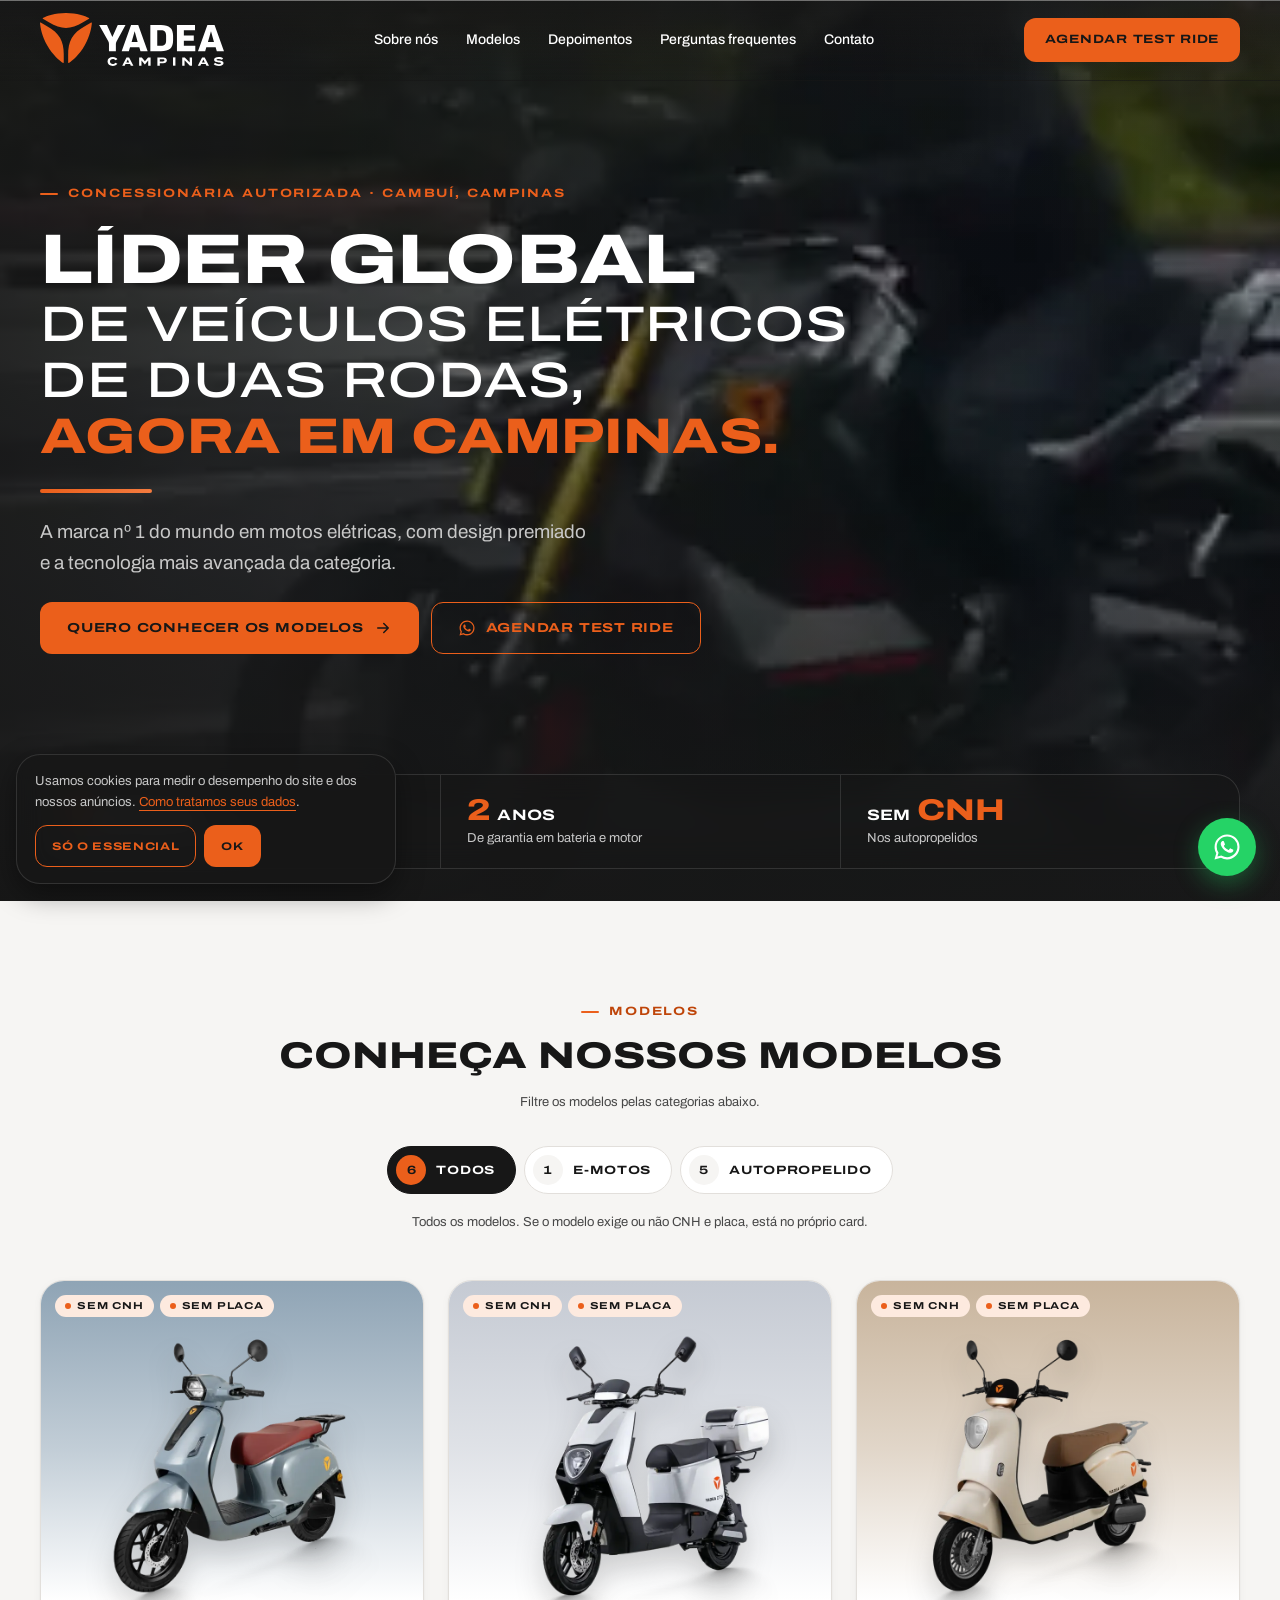
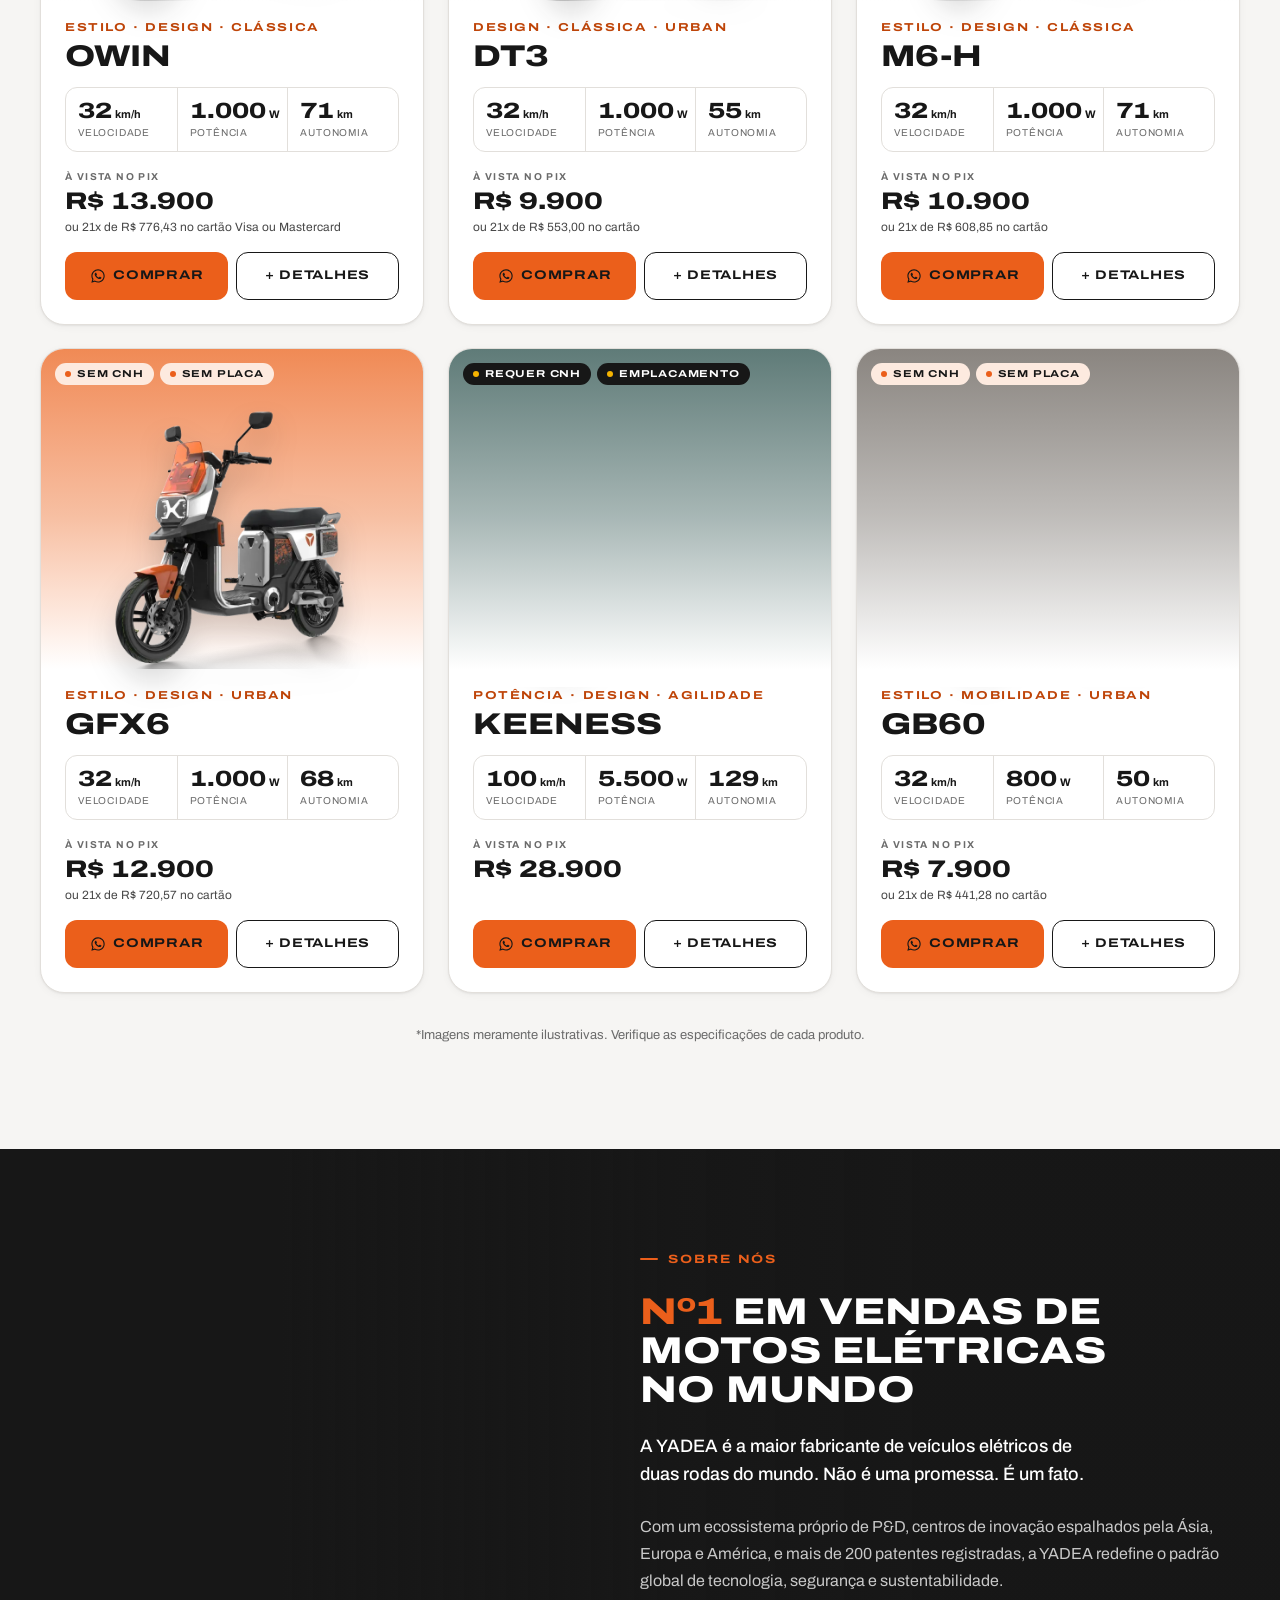
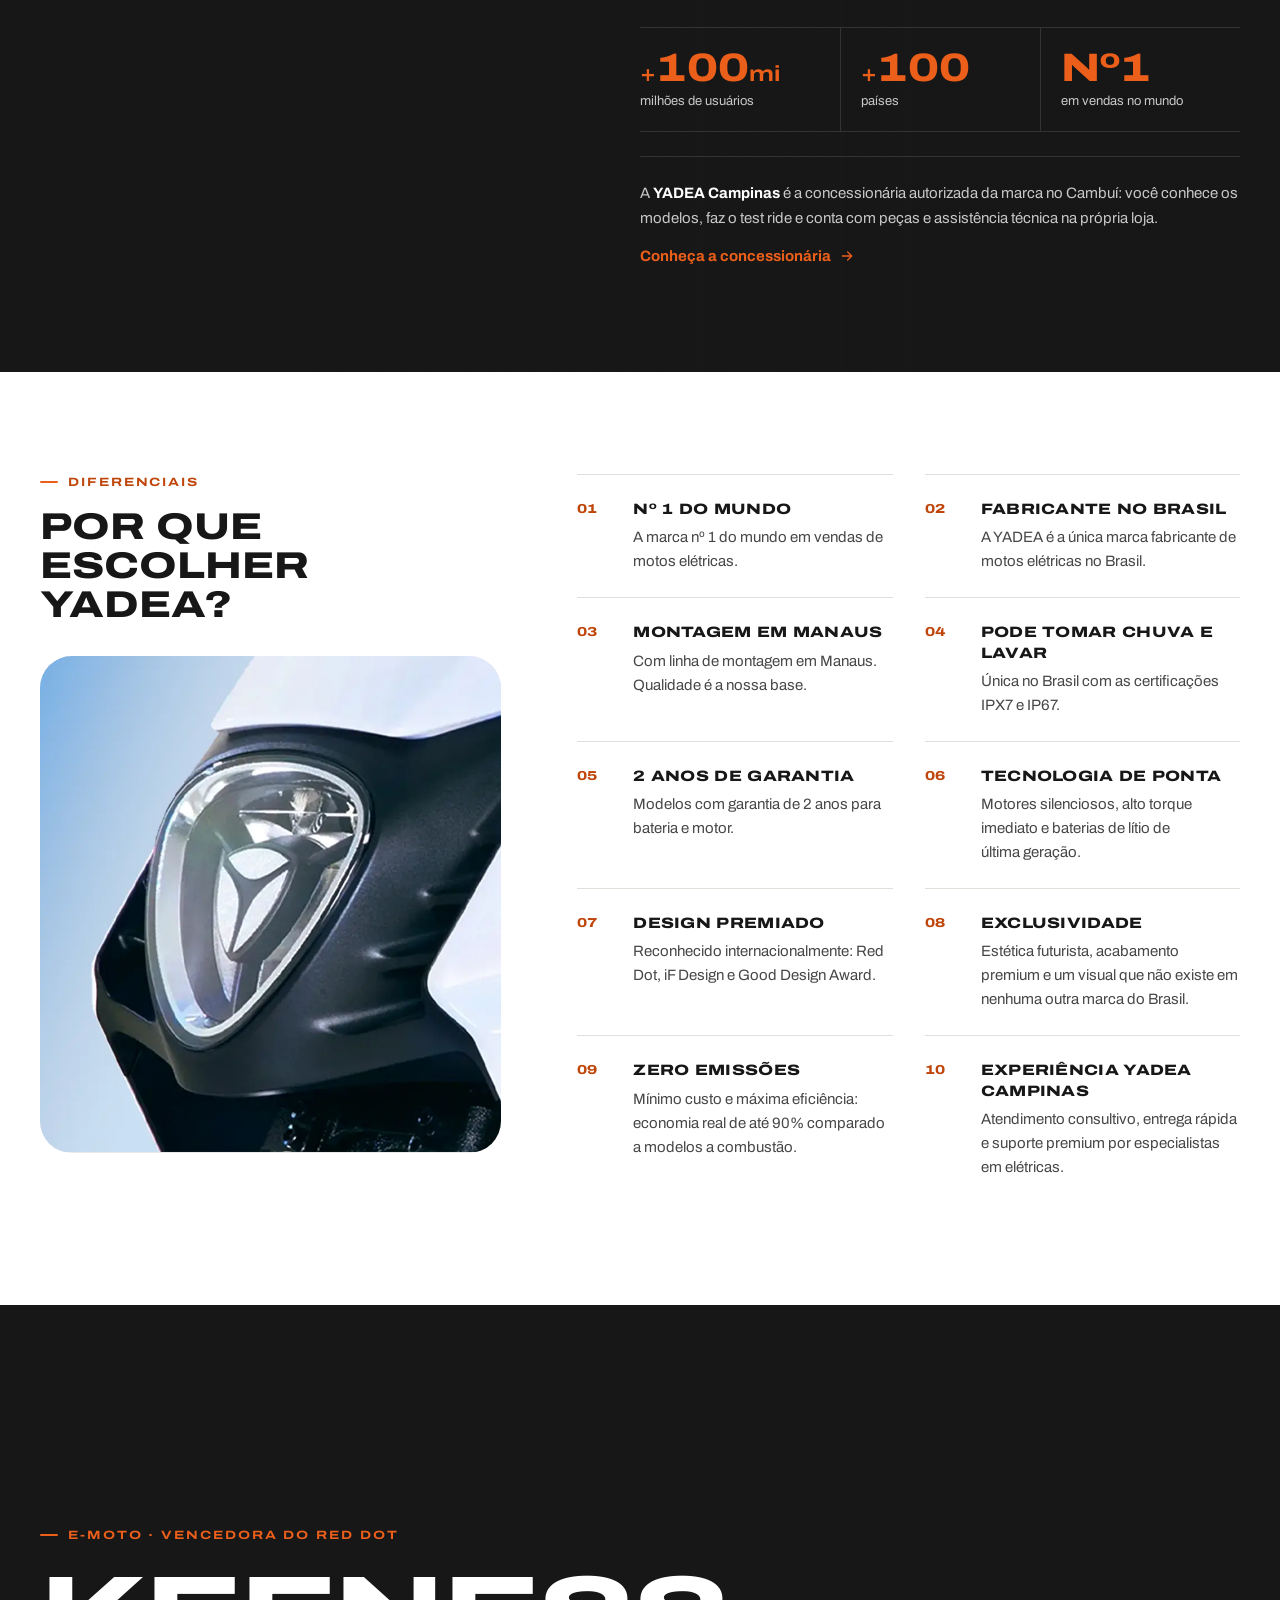
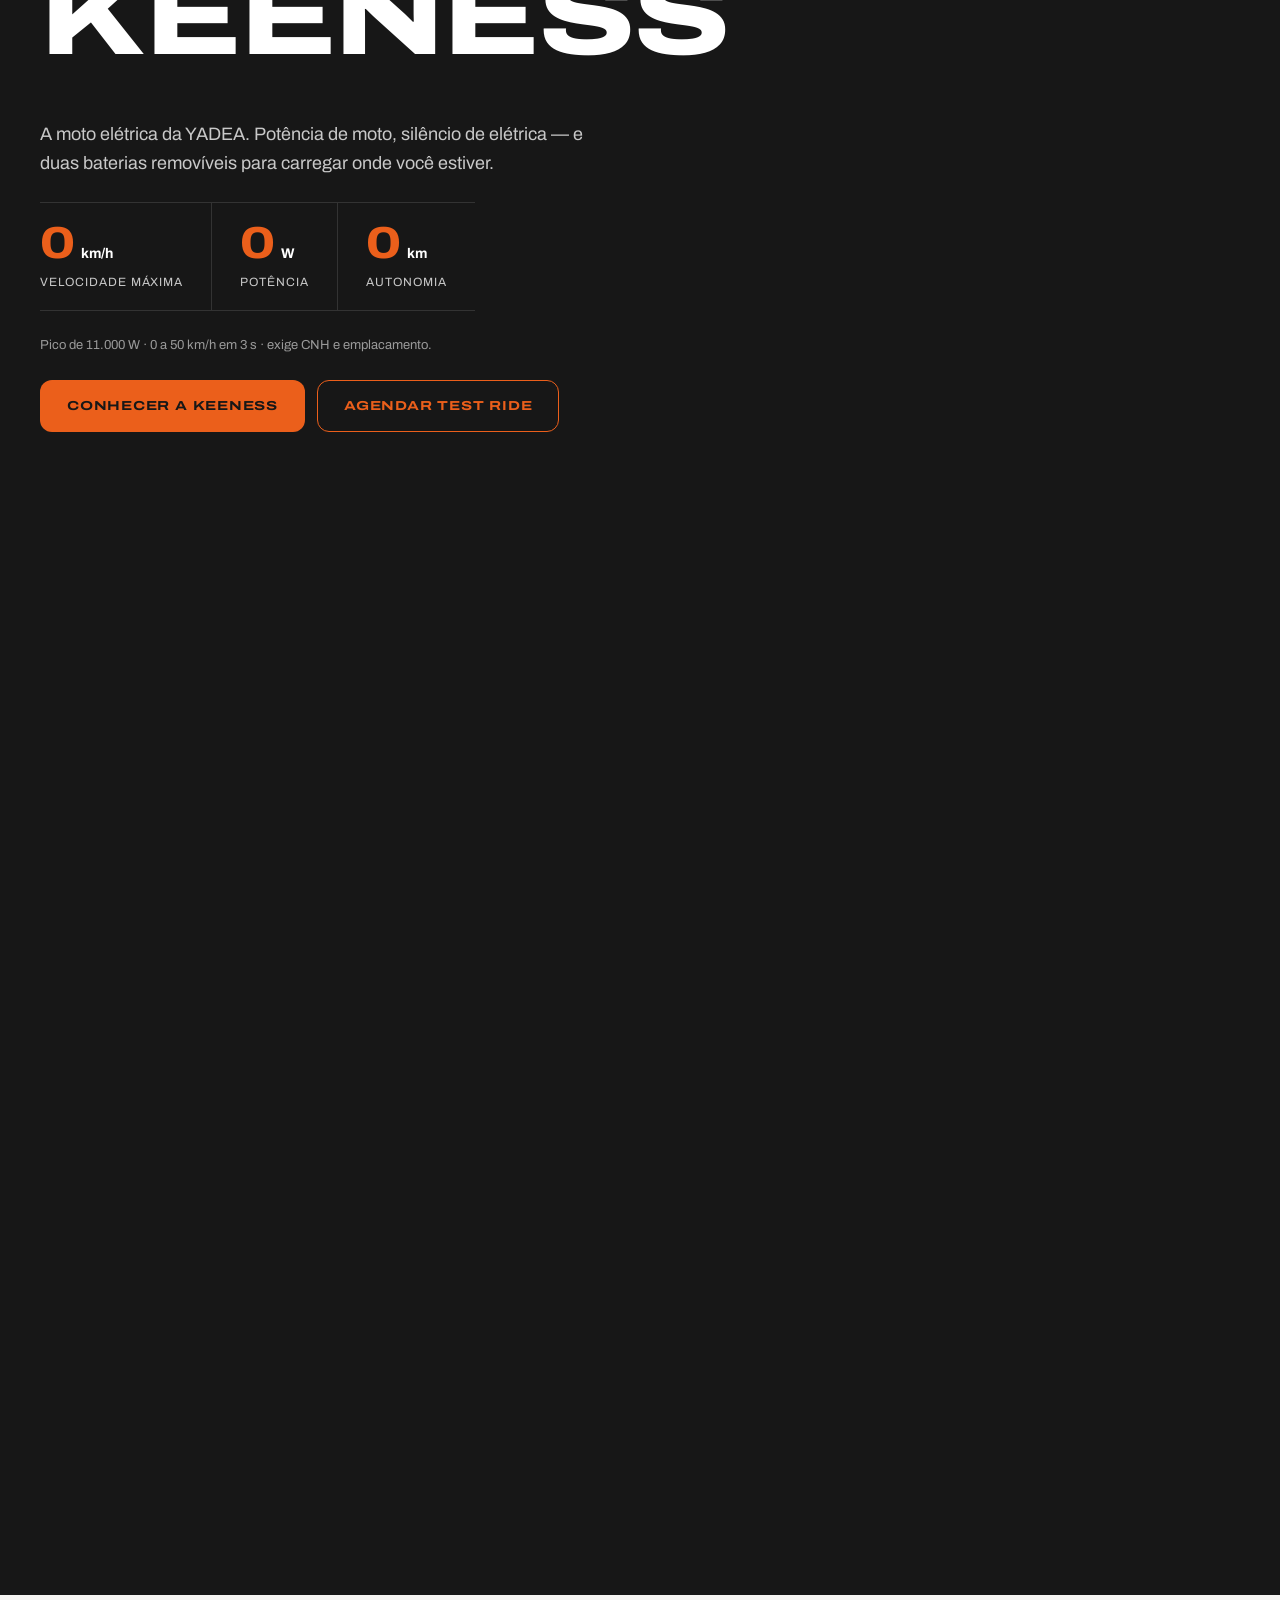
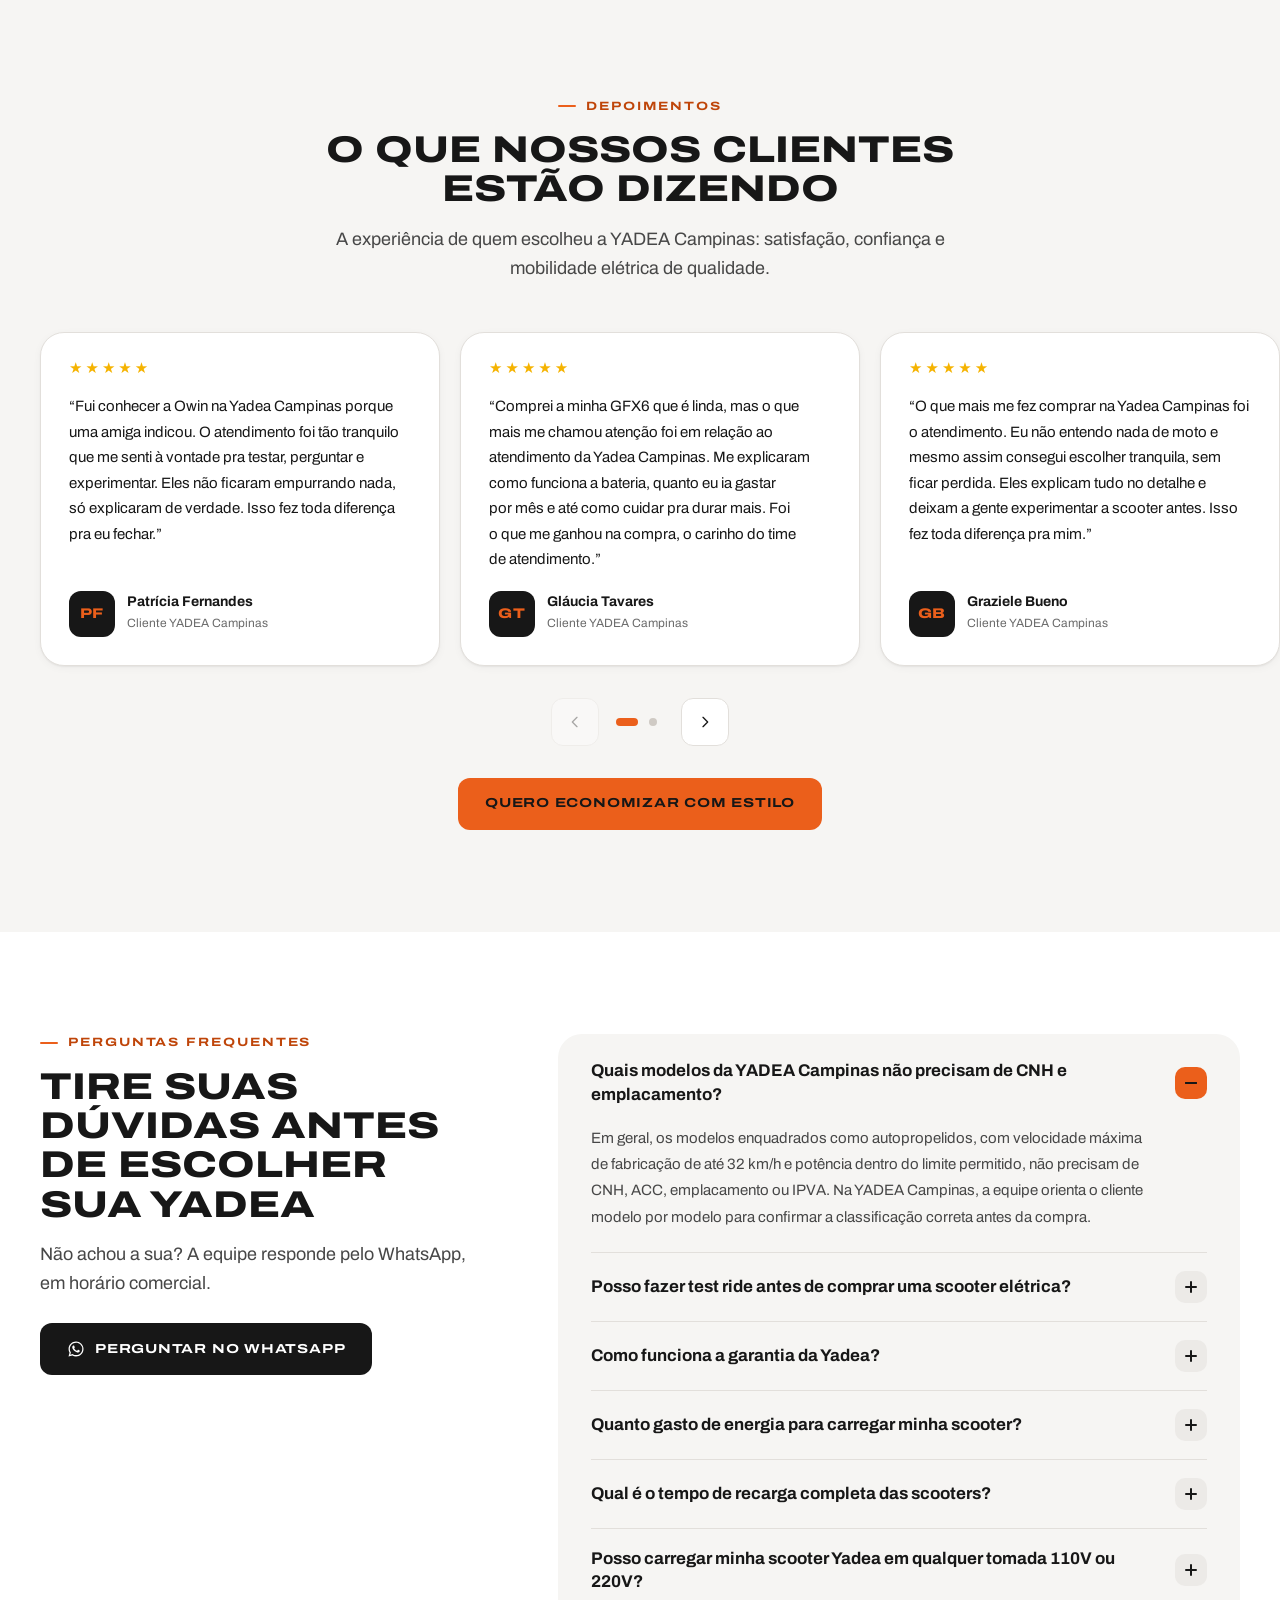
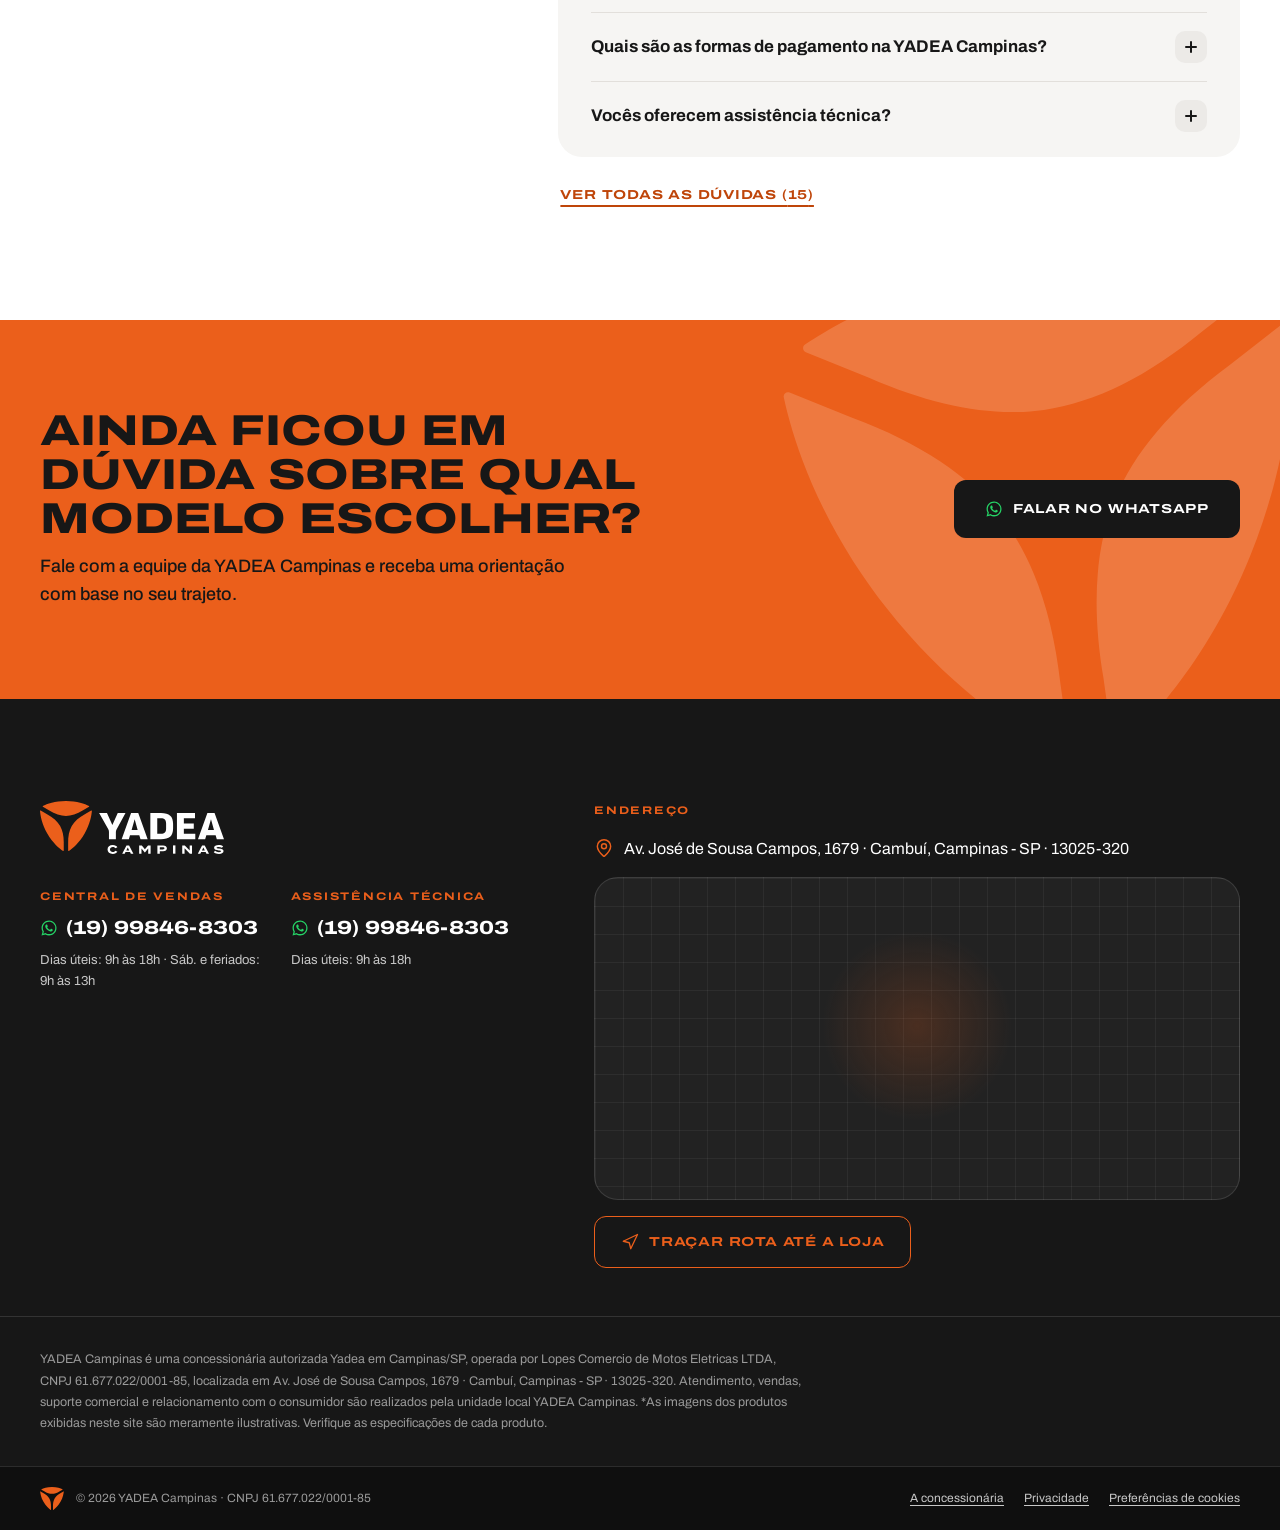
==== commit 2c1679c8: "prévia v1.0.9: prazo "Válido até 30/11" no hero da Black November Co-Authored-By: Claude Opus 5.5 <n" ====
--- a/index.html
+++ b/index.html
@@ -44,8 +44,8 @@
 </script>
 
 <link rel="preload" href="assets/fonts/archivo-latin-var.woff2" as="font" type="font/woff2" crossorigin>
-<link rel="stylesheet" href="assets/css/yadea.css?v=1.0.8">
-<link rel="stylesheet" href="assets/css/campanha.css?v=1.0.8">
+<link rel="stylesheet" href="assets/css/yadea.css?v=1.0.9">
+<link rel="stylesheet" href="assets/css/campanha.css?v=1.0.9">
 
 <link rel="preload" as="image" href="assets/img/hero/hero-poster.webp" media="(min-width: 761px)" fetchpriority="high">
 <link rel="preload" as="image" href="assets/img/hero/hero-poster-vertical.webp" media="(max-width: 760px)" fetchpriority="high">
@@ -57,7 +57,7 @@
   })(document.documentElement);
 </script>
 
-<script src="assets/js/consent.js?v=1.0.8"></script>
+<script src="assets/js/consent.js?v=1.0.9"></script>
 
 <script>
   (function () {
@@ -167,7 +167,7 @@
           <div class="ybn__flare" aria-hidden="true"></div>
           <div class="ybn__faiscas" aria-hidden="true"></div>
           <div class="ybn__a">
-            <p class="ybn__eyebrow">YADEA Campinas · Edição 2026</p>
+            <p class="ybn__eyebrow"><span>YADEA Campinas · <span class="ybn__prazo">Válido até <time datetime="2026-11-30">30/11</time></span></span></p>
             <h1 class="ybn__titulo" id="ybn-titulo"><span class="ybn__black">Black</span> <span class="ybn__november">November.</span></h1>
             <p class="ybn__sub">Seu próximo passo é elétrico. <strong>Até R$ 4.000 de desconto</strong> em quatro modelos, à vista no Pix.</p>
           </div>
@@ -1204,16 +1204,16 @@
   <p class="lightbox__contador" id="lightbox-contador" aria-live="polite"></p>
 </div>
 
-<script src="assets/js/tracking.js?v=1.0.8"></script>
-<script src="assets/js/config.js?v=1.0.8"></script>
-<script src="assets/js/galerias.js?v=1.0.8"></script>
-<script src="assets/js/catalogo.js?v=1.0.8"></script>
-<script src="assets/js/render.js?v=1.0.8"></script>
-<script src="assets/js/app.js?v=1.0.8"></script>
+<script src="assets/js/tracking.js?v=1.0.9"></script>
+<script src="assets/js/config.js?v=1.0.9"></script>
+<script src="assets/js/galerias.js?v=1.0.9"></script>
+<script src="assets/js/catalogo.js?v=1.0.9"></script>
+<script src="assets/js/render.js?v=1.0.9"></script>
+<script src="assets/js/app.js?v=1.0.9"></script>
 
 <script src="assets/vendor/gsap.min.js" defer></script>
 <script src="assets/vendor/ScrollTrigger.min.js" defer></script>
 <script src="assets/vendor/lenis.min.js" defer></script>
-<script src="assets/js/motion.js?v=1.0.8" defer></script>
+<script src="assets/js/motion.js?v=1.0.9" defer></script>
 </body>
 </html>
--- a/assets/css/campanha.css
+++ b/assets/css/campanha.css
@@ -181,6 +181,14 @@
   color: #ebd6c9;
 }
 .ybn__eyebrow::before { content: ""; display: block; flex: none; width: 6cqi; height: 2px; background: #ff6728; }
+/* Prazo da oferta ({{campanha-ate}}: a mesma data do hero e do preço). */
+.ybn__prazo { color: #ffa16e; }
+/* Celular pequeno (coluna do título < 270 px, ex.: 360×640 e 375×667): a
+   fonte já está no mínimo de 9 px e "YADEA Campinas · Válido até 30/11"
+   passava a coluna em até 35 px. Só o espaçamento cede (igual ao CTA). */
+@container (max-width: 270px) {
+  .ybn__eyebrow { letter-spacing: .12em; }
+}
 
 .ybn__titulo {
   margin: 0;
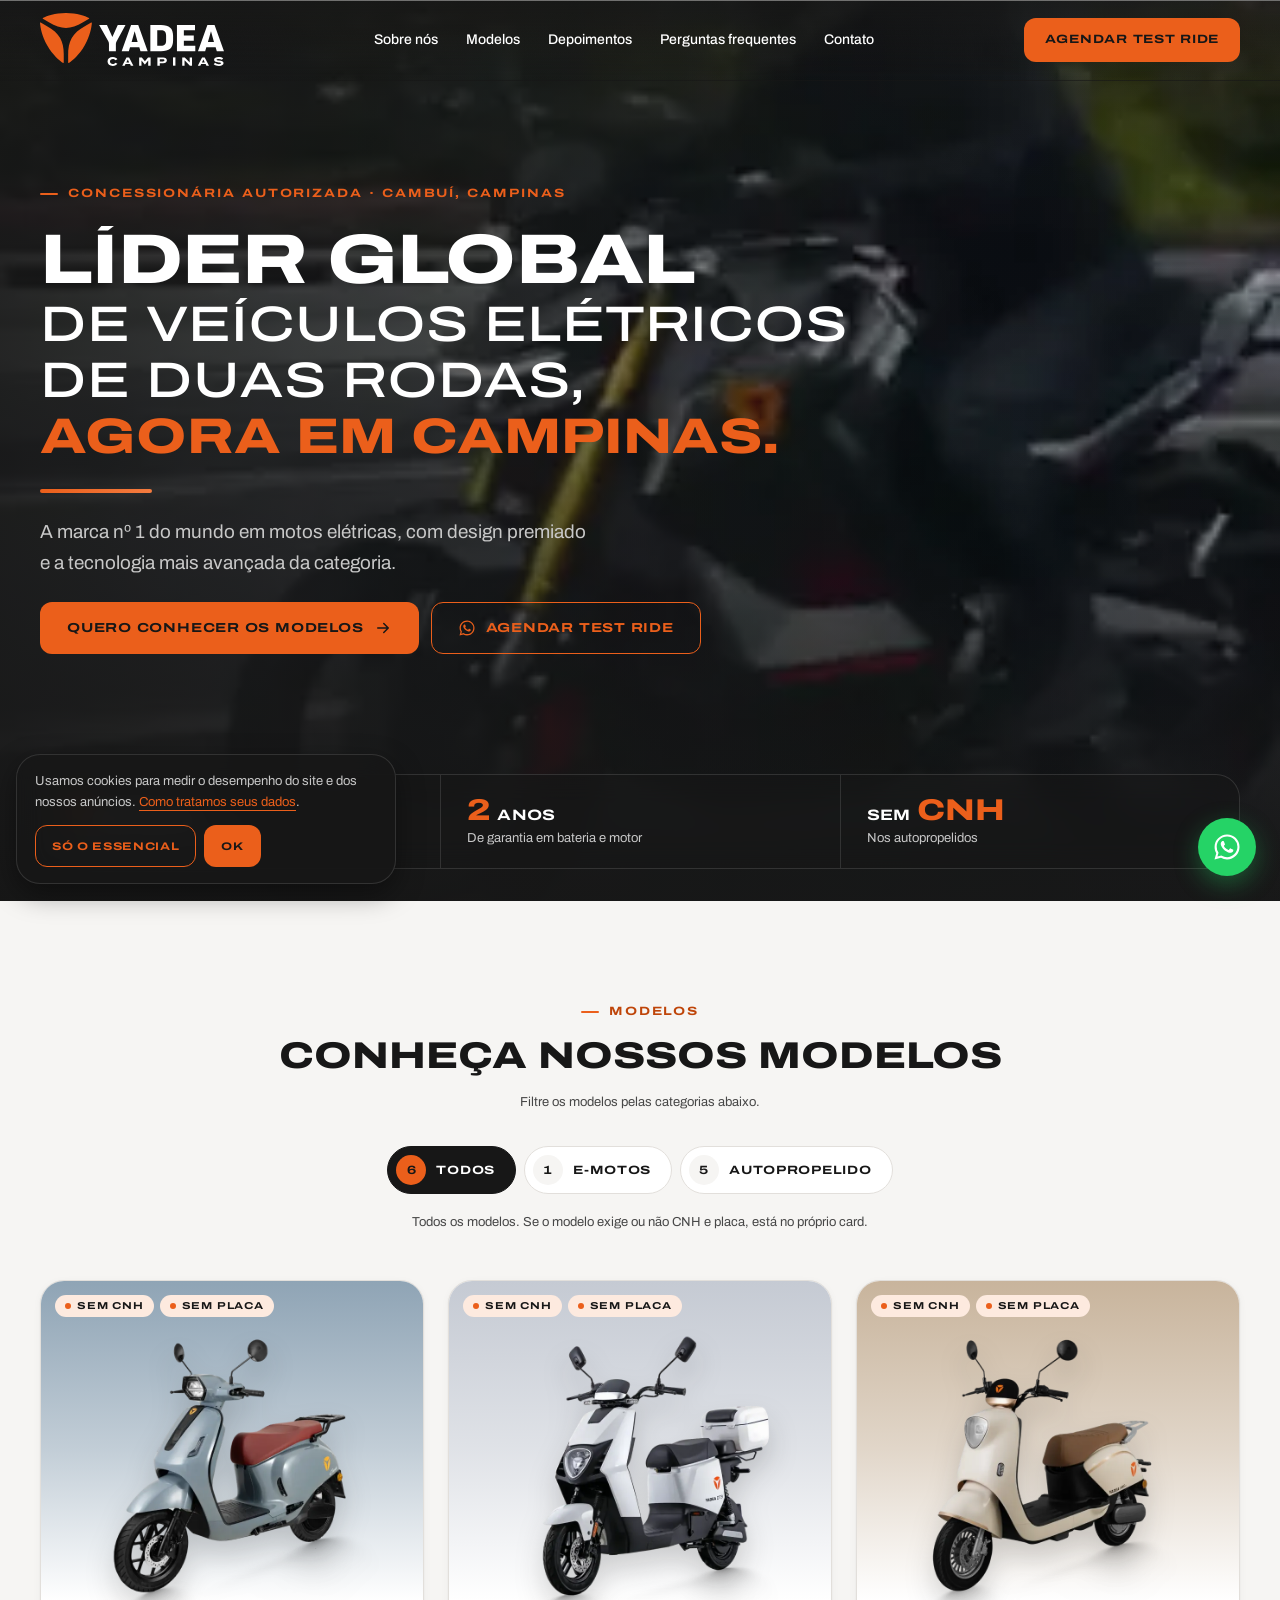
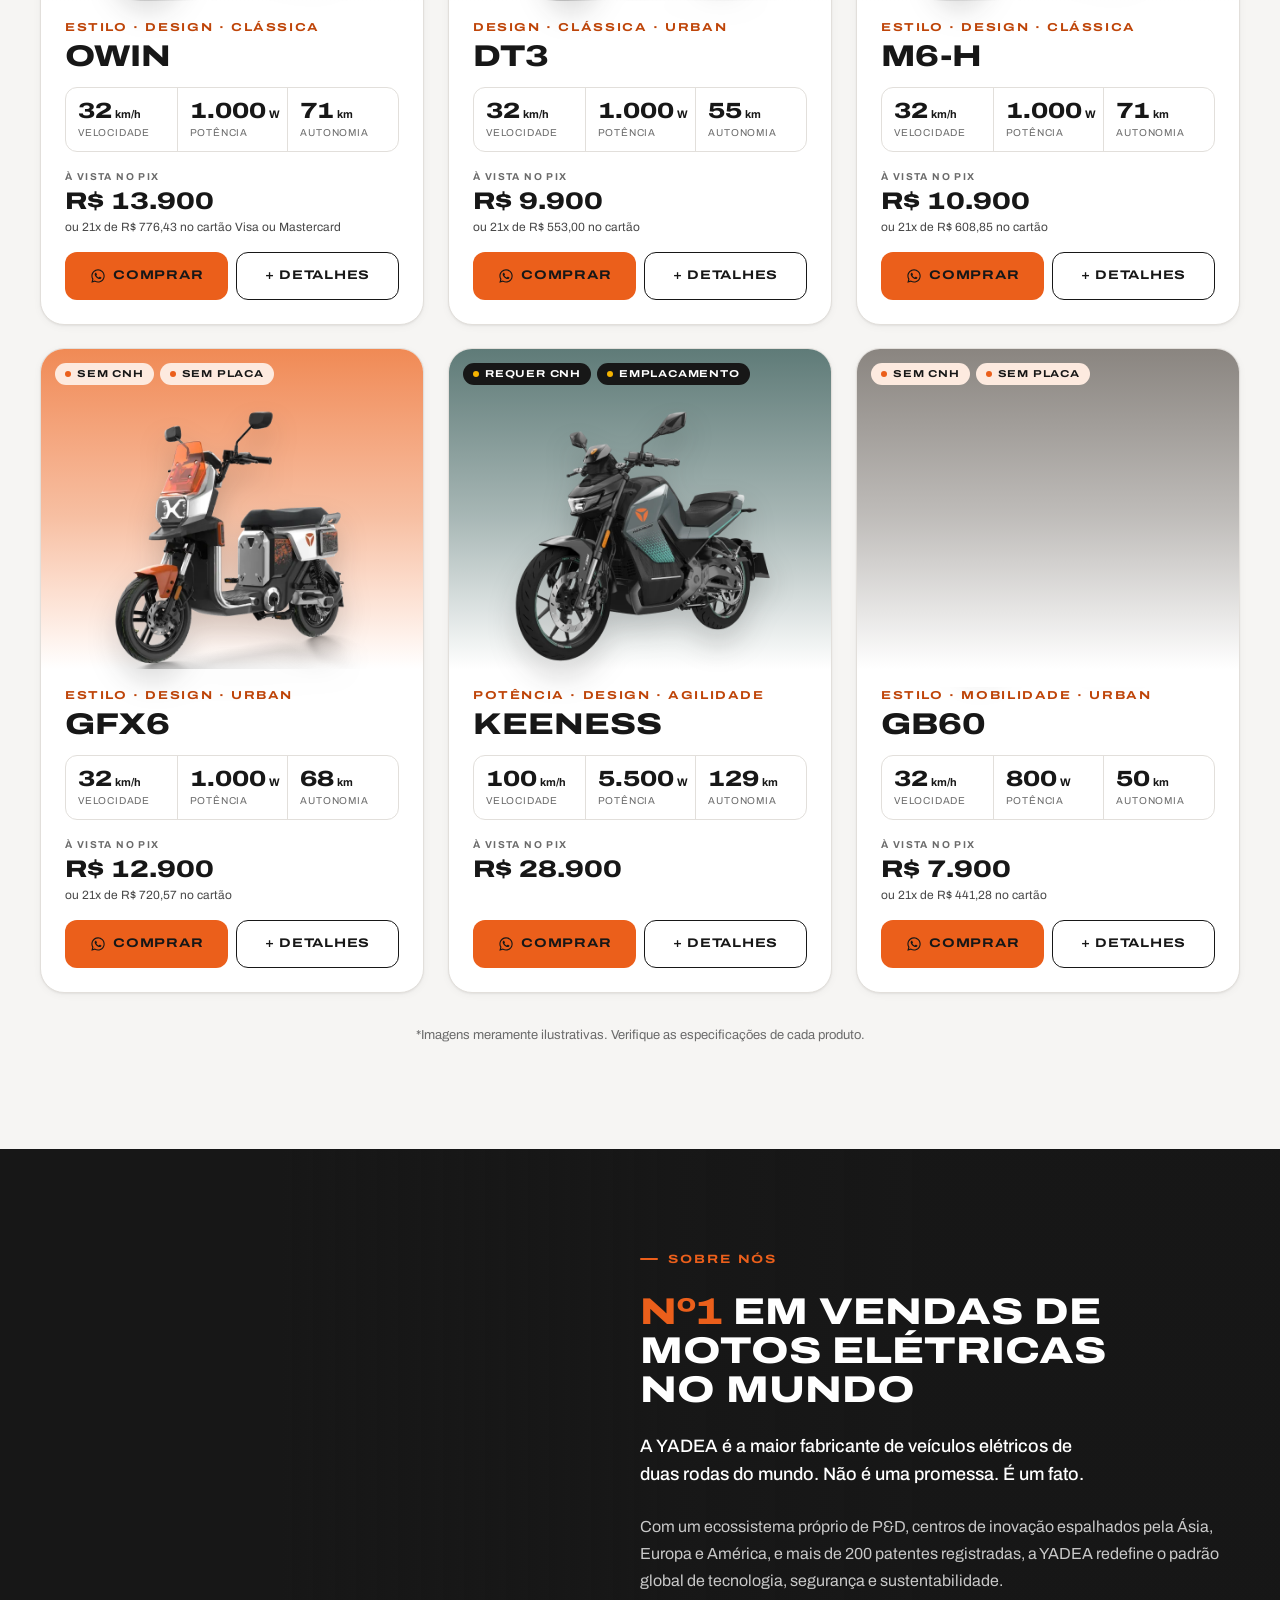
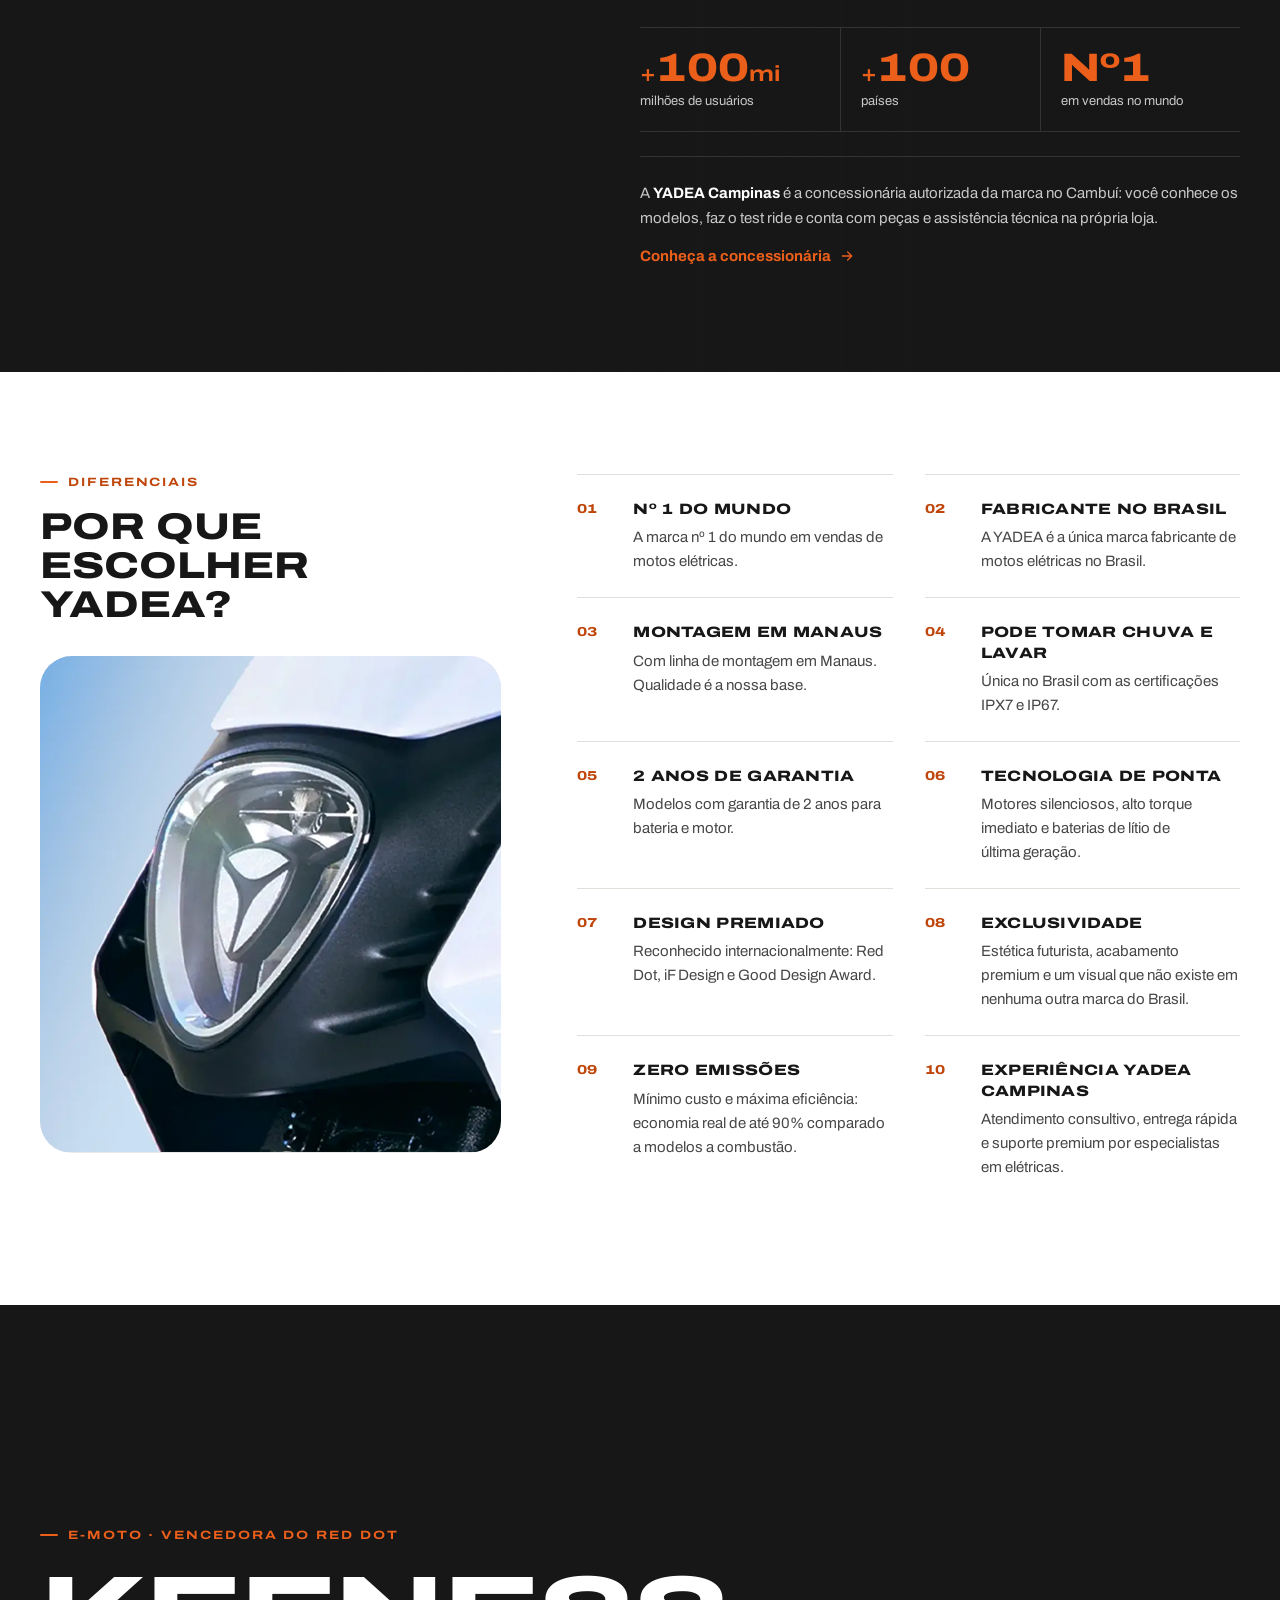
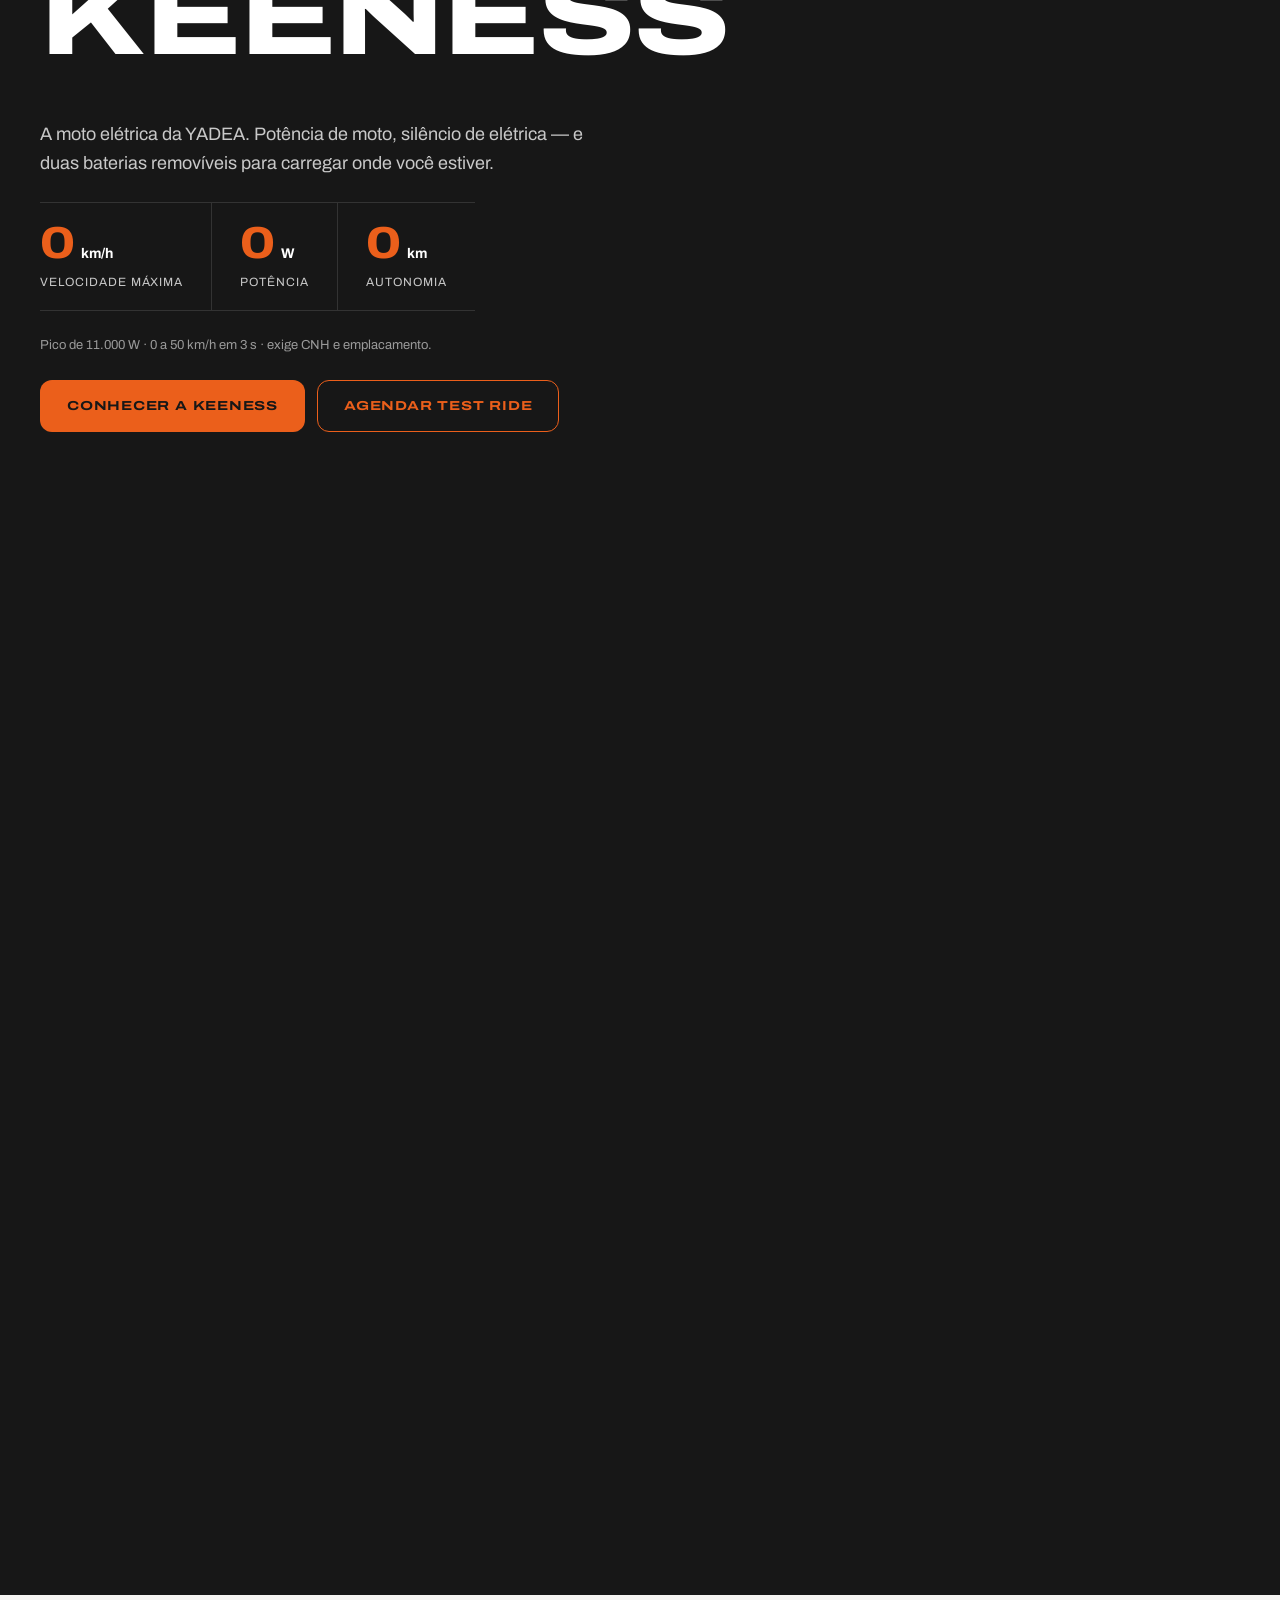
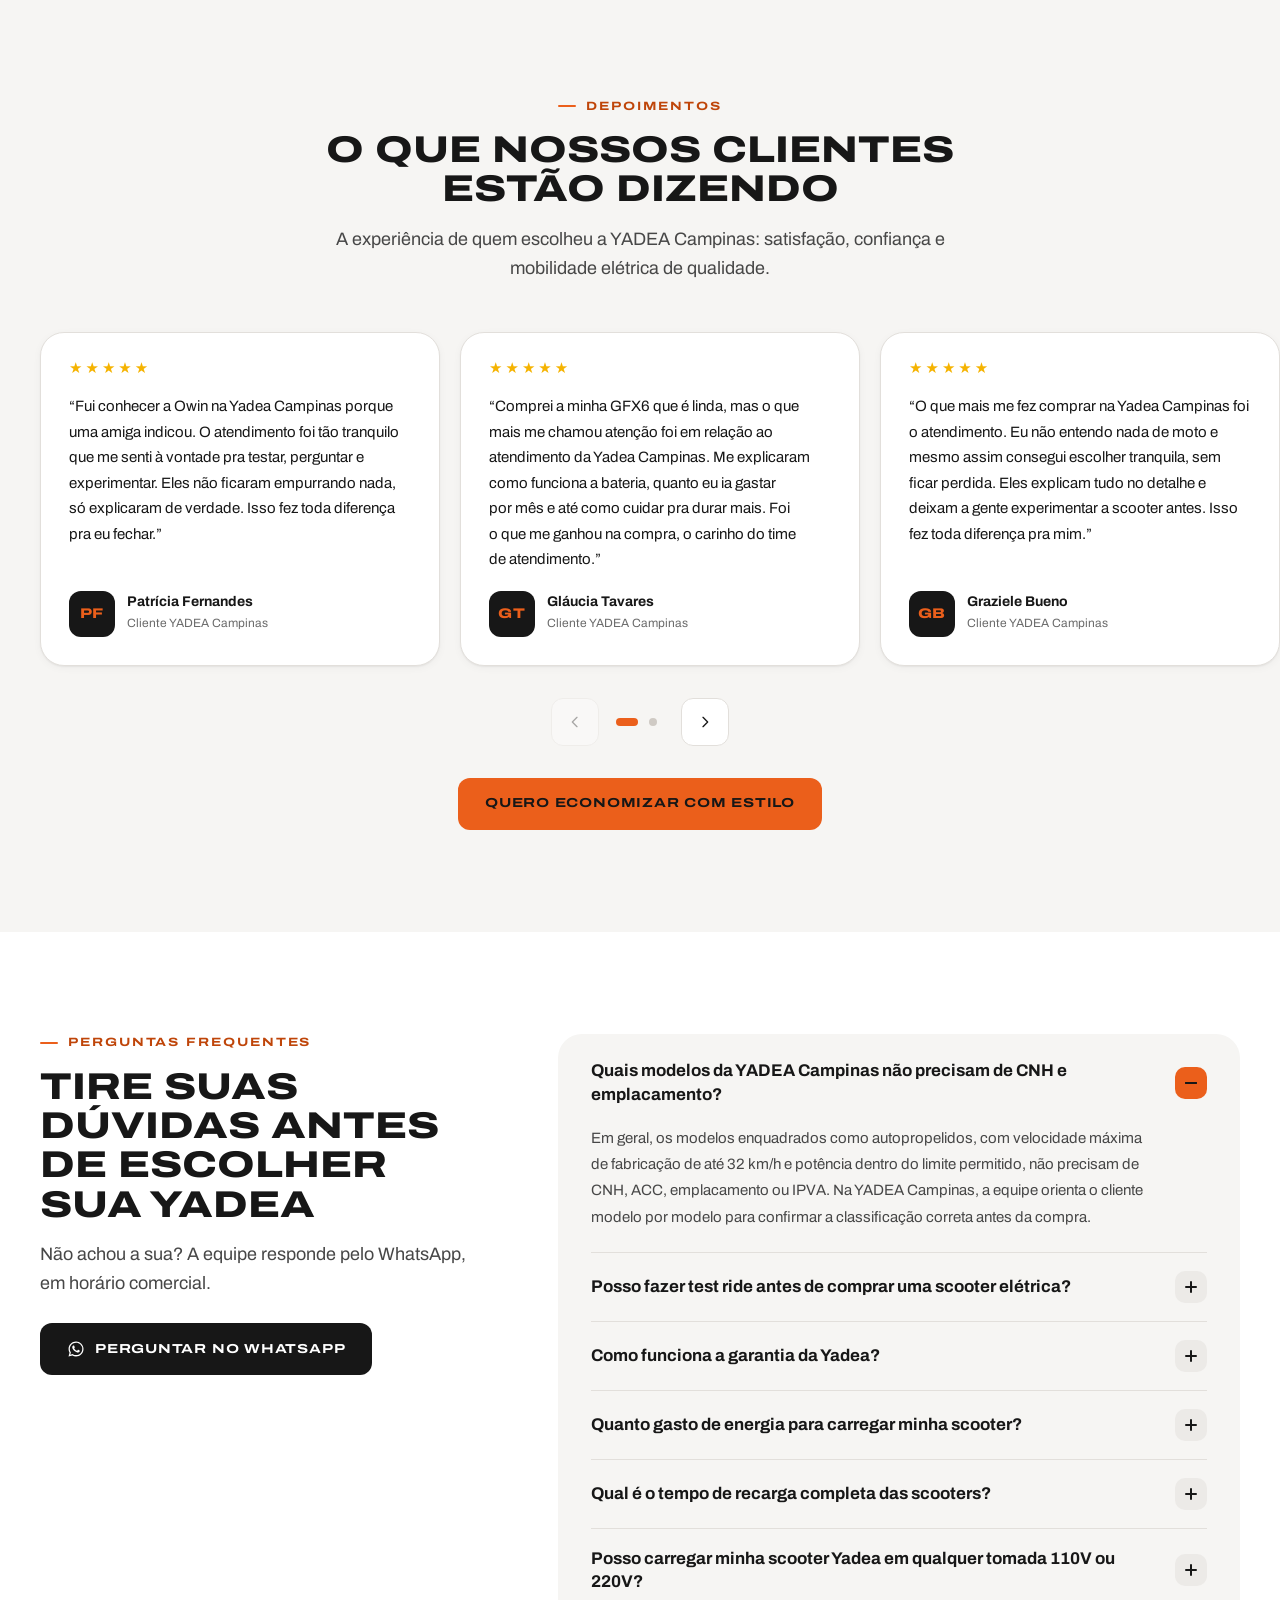
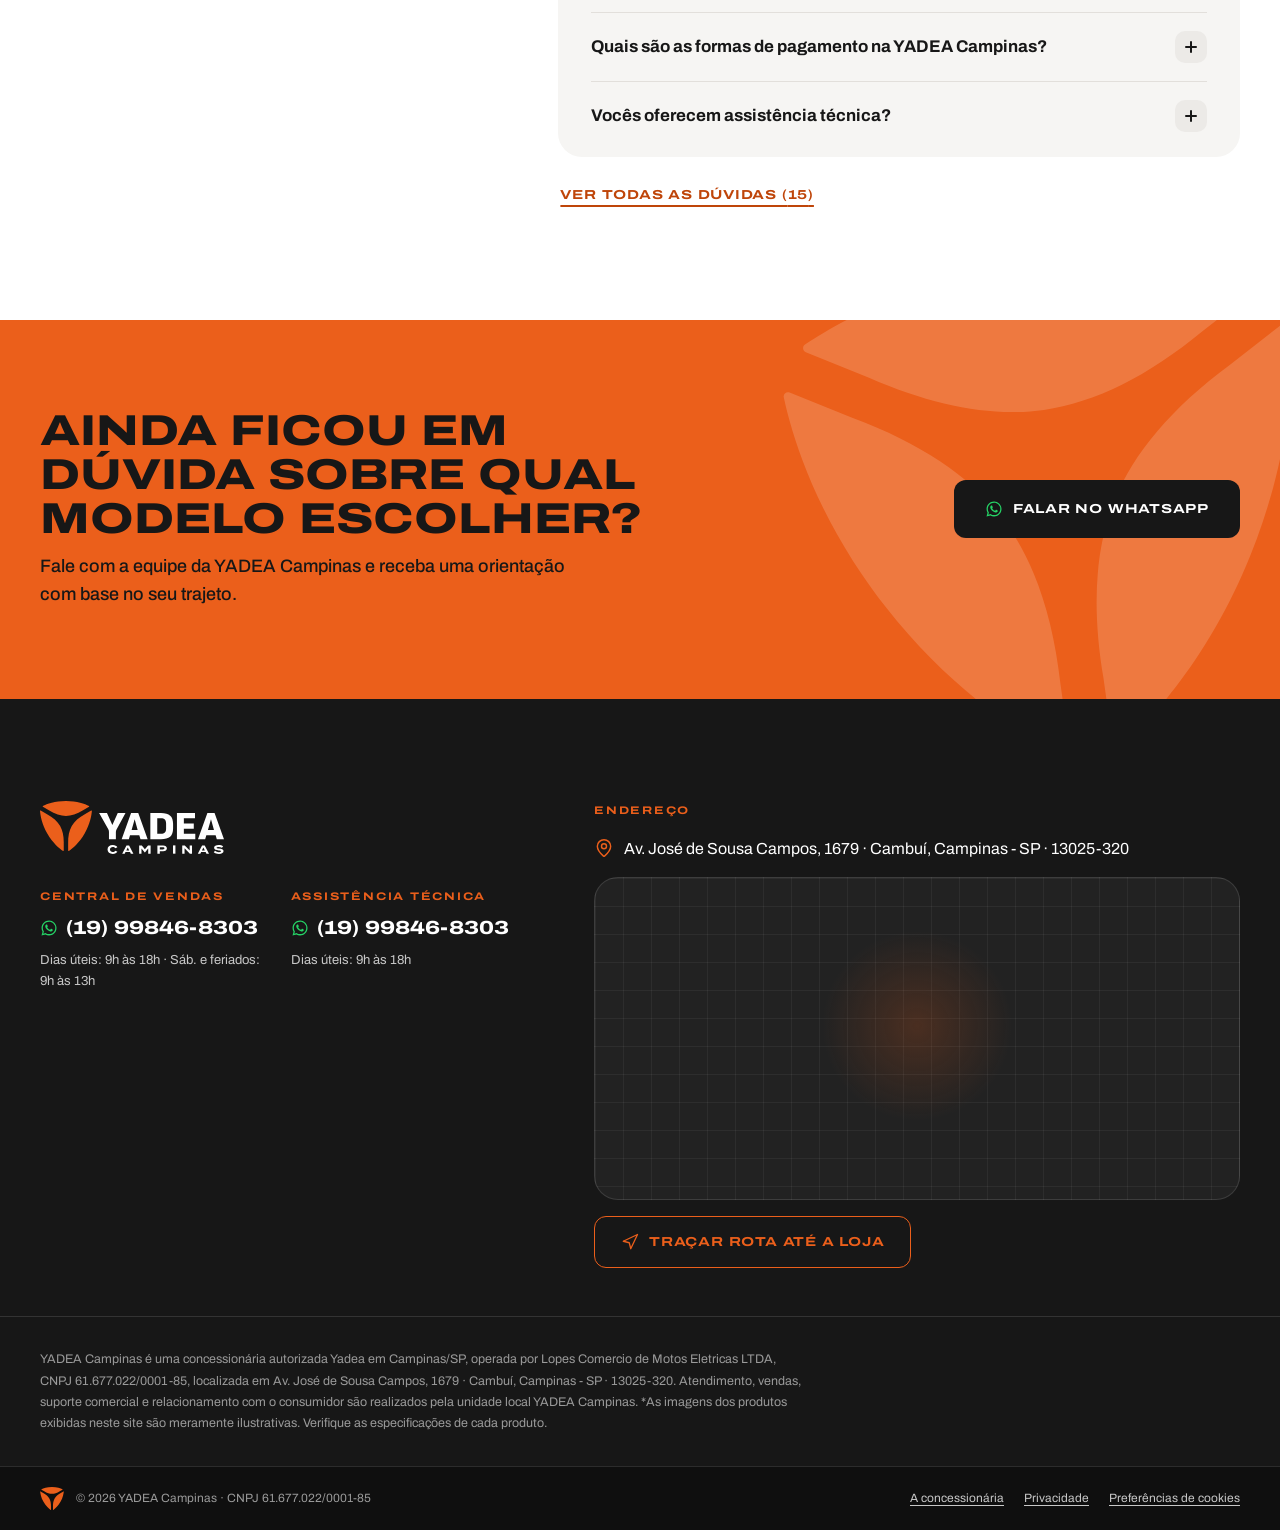
==== commit 60c05d03: "prévia v1.0.10: links do WhatsApp em api.whatsapp.com (gatilho do GTM) Co-Authored-By: Claude Opus 5" ====
--- a/index.html
+++ b/index.html
@@ -44,8 +44,8 @@
 </script>
 
 <link rel="preload" href="assets/fonts/archivo-latin-var.woff2" as="font" type="font/woff2" crossorigin>
-<link rel="stylesheet" href="assets/css/yadea.css?v=1.0.9">
-<link rel="stylesheet" href="assets/css/campanha.css?v=1.0.9">
+<link rel="stylesheet" href="assets/css/yadea.css?v=1.0.10">
+<link rel="stylesheet" href="assets/css/campanha.css?v=1.0.10">
 
 <link rel="preload" as="image" href="assets/img/hero/hero-poster.webp" media="(min-width: 761px)" fetchpriority="high">
 <link rel="preload" as="image" href="assets/img/hero/hero-poster-vertical.webp" media="(max-width: 760px)" fetchpriority="high">
@@ -57,7 +57,7 @@
   })(document.documentElement);
 </script>
 
-<script src="assets/js/consent.js?v=1.0.9"></script>
+<script src="assets/js/consent.js?v=1.0.10"></script>
 
 <script>
   (function () {
@@ -112,7 +112,7 @@
     </nav>
 
     <div class="header__acoes">
-      <a class="btn btn--primario btn--desktop" data-whats="testRideGeral" data-origem="header_testride" href="https://wa.me/5519998468303?text=Ol%C3%A1!%20Vim%20pelo%20site%20e%20gostaria%20de%20agendar%20um%20test%20ride%20na%20YADEA%20Campinas." target="_blank" rel="noopener">Agendar test ride</a>
+      <a class="btn btn--primario btn--desktop" data-whats="testRideGeral" data-origem="header_testride" href="https://api.whatsapp.com/send?phone=5519998468303&amp;text=Ol%C3%A1!%20Vim%20pelo%20site%20e%20gostaria%20de%20agendar%20um%20test%20ride%20na%20YADEA%20Campinas." target="_blank" rel="noopener">Agendar test ride</a>
       <button class="header__toggle" type="button" id="menu-toggle" aria-expanded="false" aria-controls="menu">
         <span class="header__toggle-icone" aria-hidden="true"><span></span><span></span><span></span></span>
         <span class="header__toggle-rotulo" aria-hidden="true"><span>Menu</span><span>Fechar</span></span>
@@ -138,7 +138,7 @@
         <strong data-config="whatsapp.numero">(19) 99846-8303</strong>
         <span data-horarios="vendas"></span>
       </div>
-      <a class="btn btn--primario" data-whats="testRideGeral" data-origem="menu_testride" href="https://wa.me/5519998468303?text=Ol%C3%A1!%20Vim%20pelo%20site%20e%20gostaria%20de%20agendar%20um%20test%20ride%20na%20YADEA%20Campinas." target="_blank" rel="noopener">Agendar test ride</a>
+      <a class="btn btn--primario" data-whats="testRideGeral" data-origem="menu_testride" href="https://api.whatsapp.com/send?phone=5519998468303&amp;text=Ol%C3%A1!%20Vim%20pelo%20site%20e%20gostaria%20de%20agendar%20um%20test%20ride%20na%20YADEA%20Campinas." target="_blank" rel="noopener">Agendar test ride</a>
     </div>
   </nav>
 </div>
@@ -211,7 +211,7 @@
 
         <div class="ybn__p ybn__p--cta">
           <div class="ybn__a">
-            <a class="ybn__cta" data-whats="black" data-origem="hero_black" href="https://wa.me/5519998468303?text=Ol%C3%A1!%20Vim%20pelo%20site%20e%20quero%20aproveitar%20a%20Black%20November%20YADEA%20(Owin%20%2F%20DT3)." target="_blank" rel="noopener" aria-label="Quero minha YADEA na Black November: falar no WhatsApp da loja (abre em nova aba)">
+            <a class="ybn__cta" data-whats="black" data-origem="hero_black" href="https://api.whatsapp.com/send?phone=5519998468303&amp;text=Ol%C3%A1!%20Vim%20pelo%20site%20e%20quero%20aproveitar%20a%20Black%20November%20YADEA%20(Owin%20%2F%20DT3)." target="_blank" rel="noopener" aria-label="Quero minha YADEA na Black November: falar no WhatsApp da loja (abre em nova aba)">
               <span class="ybn__cta-corpo">
                 <span class="ybn__cta-textos">
                   <span class="ybn__cta-titulo">Quero minha Yadea</span>
@@ -350,7 +350,7 @@
         </p>
         <div class="u-acoes" data-anima>
           <a class="btn btn--primario" href="#modelos">Quero conhecer os modelos <svg class="seta" aria-hidden="true"><use href="#i-flecha"></use></svg></a>
-          <a class="btn btn--contorno-claro hero__secundario" data-whats="testRideGeral" data-origem="hero_testride" href="https://wa.me/5519998468303?text=Ol%C3%A1!%20Vim%20pelo%20site%20e%20gostaria%20de%20agendar%20um%20test%20ride%20na%20YADEA%20Campinas." target="_blank" rel="noopener"><svg aria-hidden="true"><use href="#i-whats"></use></svg>Agendar test ride</a>
+          <a class="btn btn--contorno-claro hero__secundario" data-whats="testRideGeral" data-origem="hero_testride" href="https://api.whatsapp.com/send?phone=5519998468303&amp;text=Ol%C3%A1!%20Vim%20pelo%20site%20e%20gostaria%20de%20agendar%20um%20test%20ride%20na%20YADEA%20Campinas." target="_blank" rel="noopener"><svg aria-hidden="true"><use href="#i-whats"></use></svg>Agendar test ride</a>
         </div>
       </div>
     </div>
@@ -427,7 +427,7 @@
           <span class="preco__parcelas">ou 21x de R$ 776,43 no cartão Visa ou Mastercard</span>
         </p>
               <div class="card__acoes">
-                <a class="btn btn--primario btn--card" href="https://wa.me/5519998468303?text=Ol%C3%A1!%20Vim%20pelo%20site%20e%20gostaria%20de%20saber%20mais%20sobre%20o%20modelo%20Owin." target="_blank" rel="noopener"><svg aria-hidden="true"><use href="#i-whats"></use></svg><span>Comprar<span class="u-visually-hidden"> a Owin pelo WhatsApp</span></span></a>
+                <a class="btn btn--primario btn--card" href="https://api.whatsapp.com/send?phone=5519998468303&text=Ol%C3%A1!%20Vim%20pelo%20site%20e%20gostaria%20de%20saber%20mais%20sobre%20o%20modelo%20Owin." target="_blank" rel="noopener"><svg aria-hidden="true"><use href="#i-whats"></use></svg><span>Comprar<span class="u-visually-hidden"> a Owin pelo WhatsApp</span></span></a>
                 <a class="btn btn--contorno btn--card" href="modelos-de-motos/owin/" data-detalhes="owin"><span>+ Detalhes<span class="u-visually-hidden"> da Owin</span></span></a>
               </div>
             </div>
@@ -472,7 +472,7 @@
           <span class="preco__parcelas">ou 21x de R$ 553,00 no cartão</span>
         </p>
               <div class="card__acoes">
-                <a class="btn btn--primario btn--card" href="https://wa.me/5519998468303?text=Ol%C3%A1!%20Vim%20pelo%20site%20e%20gostaria%20de%20saber%20mais%20sobre%20o%20modelo%20DT3." target="_blank" rel="noopener"><svg aria-hidden="true"><use href="#i-whats"></use></svg><span>Comprar<span class="u-visually-hidden"> a DT3 pelo WhatsApp</span></span></a>
+                <a class="btn btn--primario btn--card" href="https://api.whatsapp.com/send?phone=5519998468303&text=Ol%C3%A1!%20Vim%20pelo%20site%20e%20gostaria%20de%20saber%20mais%20sobre%20o%20modelo%20DT3." target="_blank" rel="noopener"><svg aria-hidden="true"><use href="#i-whats"></use></svg><span>Comprar<span class="u-visually-hidden"> a DT3 pelo WhatsApp</span></span></a>
                 <a class="btn btn--contorno btn--card" href="modelos-de-motos/dt3/" data-detalhes="dt3"><span>+ Detalhes<span class="u-visually-hidden"> da DT3</span></span></a>
               </div>
             </div>
@@ -517,7 +517,7 @@
           <span class="preco__parcelas">ou 21x de R$ 608,85 no cartão</span>
         </p>
               <div class="card__acoes">
-                <a class="btn btn--primario btn--card" href="https://wa.me/5519998468303?text=Ol%C3%A1!%20Vim%20pelo%20site%20e%20gostaria%20de%20saber%20mais%20sobre%20o%20modelo%20M6-H." target="_blank" rel="noopener"><svg aria-hidden="true"><use href="#i-whats"></use></svg><span>Comprar<span class="u-visually-hidden"> a M6-H pelo WhatsApp</span></span></a>
+                <a class="btn btn--primario btn--card" href="https://api.whatsapp.com/send?phone=5519998468303&text=Ol%C3%A1!%20Vim%20pelo%20site%20e%20gostaria%20de%20saber%20mais%20sobre%20o%20modelo%20M6-H." target="_blank" rel="noopener"><svg aria-hidden="true"><use href="#i-whats"></use></svg><span>Comprar<span class="u-visually-hidden"> a M6-H pelo WhatsApp</span></span></a>
                 <a class="btn btn--contorno btn--card" href="modelos-de-motos/m6-h/" data-detalhes="m6-h"><span>+ Detalhes<span class="u-visually-hidden"> da M6-H</span></span></a>
               </div>
             </div>
@@ -562,7 +562,7 @@
           <span class="preco__parcelas">ou 21x de R$ 720,57 no cartão</span>
         </p>
               <div class="card__acoes">
-                <a class="btn btn--primario btn--card" href="https://wa.me/5519998468303?text=Ol%C3%A1!%20Vim%20pelo%20site%20e%20gostaria%20de%20saber%20mais%20sobre%20o%20modelo%20GFX6." target="_blank" rel="noopener"><svg aria-hidden="true"><use href="#i-whats"></use></svg><span>Comprar<span class="u-visually-hidden"> a GFX6 pelo WhatsApp</span></span></a>
+                <a class="btn btn--primario btn--card" href="https://api.whatsapp.com/send?phone=5519998468303&text=Ol%C3%A1!%20Vim%20pelo%20site%20e%20gostaria%20de%20saber%20mais%20sobre%20o%20modelo%20GFX6." target="_blank" rel="noopener"><svg aria-hidden="true"><use href="#i-whats"></use></svg><span>Comprar<span class="u-visually-hidden"> a GFX6 pelo WhatsApp</span></span></a>
                 <a class="btn btn--contorno btn--card" href="modelos-de-motos/gfx6/" data-detalhes="gfx6"><span>+ Detalhes<span class="u-visually-hidden"> da GFX6</span></span></a>
               </div>
             </div>
@@ -607,7 +607,7 @@
           
         </p>
               <div class="card__acoes">
-                <a class="btn btn--primario btn--card" href="https://wa.me/5519998468303?text=Ol%C3%A1!%20Vim%20pelo%20site%20e%20gostaria%20de%20saber%20mais%20sobre%20o%20modelo%20Keeness." target="_blank" rel="noopener"><svg aria-hidden="true"><use href="#i-whats"></use></svg><span>Comprar<span class="u-visually-hidden"> a Keeness pelo WhatsApp</span></span></a>
+                <a class="btn btn--primario btn--card" href="https://api.whatsapp.com/send?phone=5519998468303&text=Ol%C3%A1!%20Vim%20pelo%20site%20e%20gostaria%20de%20saber%20mais%20sobre%20o%20modelo%20Keeness." target="_blank" rel="noopener"><svg aria-hidden="true"><use href="#i-whats"></use></svg><span>Comprar<span class="u-visually-hidden"> a Keeness pelo WhatsApp</span></span></a>
                 <a class="btn btn--contorno btn--card" href="modelos-de-motos/keeness/" data-detalhes="keeness"><span>+ Detalhes<span class="u-visually-hidden"> da Keeness</span></span></a>
               </div>
             </div>
@@ -652,7 +652,7 @@
           <span class="preco__parcelas">ou 21x de R$ 441,28 no cartão</span>
         </p>
               <div class="card__acoes">
-                <a class="btn btn--primario btn--card" href="https://wa.me/5519998468303?text=Ol%C3%A1!%20Vim%20pelo%20site%20e%20gostaria%20de%20saber%20mais%20sobre%20o%20modelo%20GB60." target="_blank" rel="noopener"><svg aria-hidden="true"><use href="#i-whats"></use></svg><span>Comprar<span class="u-visually-hidden"> a GB60 pelo WhatsApp</span></span></a>
+                <a class="btn btn--primario btn--card" href="https://api.whatsapp.com/send?phone=5519998468303&text=Ol%C3%A1!%20Vim%20pelo%20site%20e%20gostaria%20de%20saber%20mais%20sobre%20o%20modelo%20GB60." target="_blank" rel="noopener"><svg aria-hidden="true"><use href="#i-whats"></use></svg><span>Comprar<span class="u-visually-hidden"> a GB60 pelo WhatsApp</span></span></a>
                 <a class="btn btn--contorno btn--card" href="modelos-de-motos/gb60/" data-detalhes="gb60"><span>+ Detalhes<span class="u-visually-hidden"> da GB60</span></span></a>
               </div>
             </div>
@@ -767,7 +767,7 @@
 
         <div class="u-acoes" data-anima>
           <a class="btn btn--primario" href="modelos-de-motos/keeness/" data-detalhes="keeness">Conhecer a Keeness</a>
-          <a class="btn btn--contorno-claro" data-modelo="keeness" data-mensagem="testRideModelo" data-origem="destaque_testride" href="https://wa.me/5519998468303?text=Ol%C3%A1!%20Vim%20pelo%20site%20e%20gostaria%20de%20agendar%20um%20test%20ride%20do%20modelo%20Keeness." target="_blank" rel="noopener">Agendar test ride</a>
+          <a class="btn btn--contorno-claro" data-modelo="keeness" data-mensagem="testRideModelo" data-origem="destaque_testride" href="https://api.whatsapp.com/send?phone=5519998468303&amp;text=Ol%C3%A1!%20Vim%20pelo%20site%20e%20gostaria%20de%20agendar%20um%20test%20ride%20do%20modelo%20Keeness." target="_blank" rel="noopener">Agendar test ride</a>
         </div>
       </div>
     </div>
@@ -797,7 +797,7 @@
     </div>
 
     <div class="u-container depoimentos__cta">
-      <a class="btn btn--primario" data-whats="geral" data-origem="depoimentos" href="https://wa.me/5519998468303?text=Ol%C3%A1!%20Vim%20pelo%20site%20e%20gostaria%20de%20saber%20mais%20sobre%20os%20modelos%20e%20condi%C3%A7%C3%B5es%20especiais%20da%20YADEA%20Campinas." data-anima target="_blank" rel="noopener">Quero economizar com estilo</a>
+      <a class="btn btn--primario" data-whats="geral" data-origem="depoimentos" href="https://api.whatsapp.com/send?phone=5519998468303&amp;text=Ol%C3%A1!%20Vim%20pelo%20site%20e%20gostaria%20de%20saber%20mais%20sobre%20os%20modelos%20e%20condi%C3%A7%C3%B5es%20especiais%20da%20YADEA%20Campinas." data-anima target="_blank" rel="noopener">Quero economizar com estilo</a>
     </div>
   </section>
 
@@ -809,7 +809,7 @@
           <h2 class="t-h2" id="faq-titulo" data-anima>Tire suas dúvidas antes de escolher sua Yadea</h2>
           <p class="t-lead" data-anima>Não achou a sua? A equipe responde pelo WhatsApp, em horário comercial.</p>
         </div>
-        <a class="btn btn--escuro" data-whats="geral" data-origem="faq" href="https://wa.me/5519998468303?text=Ol%C3%A1!%20Vim%20pelo%20site%20e%20gostaria%20de%20saber%20mais%20sobre%20os%20modelos%20e%20condi%C3%A7%C3%B5es%20especiais%20da%20YADEA%20Campinas." data-anima target="_blank" rel="noopener"><svg aria-hidden="true"><use href="#i-whats"></use></svg>Perguntar no WhatsApp</a>
+        <a class="btn btn--escuro" data-whats="geral" data-origem="faq" href="https://api.whatsapp.com/send?phone=5519998468303&amp;text=Ol%C3%A1!%20Vim%20pelo%20site%20e%20gostaria%20de%20saber%20mais%20sobre%20os%20modelos%20e%20condi%C3%A7%C3%B5es%20especiais%20da%20YADEA%20Campinas." data-anima target="_blank" rel="noopener"><svg aria-hidden="true"><use href="#i-whats"></use></svg>Perguntar no WhatsApp</a>
       </div>
       <div>
         <div class="faq" id="faq-lista">
@@ -1006,7 +1006,7 @@
         <p data-anima>Fale com a equipe da <span data-config="marca.nome">YADEA Campinas</span> e receba uma orientação com base no seu trajeto.</p>
       </div>
       <div class="u-acoes" data-anima>
-        <a class="btn btn--escuro" data-whats="orientacao" data-origem="cta_final" href="https://wa.me/5519998468303?text=Ol%C3%A1!%20Vim%20pelo%20site%20e%20gostaria%20de%20uma%20orienta%C3%A7%C3%A3o%20para%20escolher%20o%20modelo%20ideal%20para%20o%20meu%20trajeto." target="_blank" rel="noopener"><svg aria-hidden="true"><use href="#i-whats"></use></svg>Falar no WhatsApp</a>
+        <a class="btn btn--escuro" data-whats="orientacao" data-origem="cta_final" href="https://api.whatsapp.com/send?phone=5519998468303&amp;text=Ol%C3%A1!%20Vim%20pelo%20site%20e%20gostaria%20de%20uma%20orienta%C3%A7%C3%A3o%20para%20escolher%20o%20modelo%20ideal%20para%20o%20meu%20trajeto." target="_blank" rel="noopener"><svg aria-hidden="true"><use href="#i-whats"></use></svg>Falar no WhatsApp</a>
       </div>
     </div>
   </section>
@@ -1020,12 +1020,12 @@
       <div class="rodape__blocos">
         <div class="rodape__bloco">
           <p class="rodape__rotulo">Central de vendas</p>
-          <a class="rodape__valor" data-whats="geral" data-origem="rodape_vendas" href="https://wa.me/5519998468303?text=Ol%C3%A1!%20Vim%20pelo%20site%20e%20gostaria%20de%20saber%20mais%20sobre%20os%20modelos%20e%20condi%C3%A7%C3%B5es%20especiais%20da%20YADEA%20Campinas." target="_blank" rel="noopener"><svg aria-hidden="true"><use href="#i-whats"></use></svg><span data-config="whatsapp.numero">(19) 99846-8303</span></a>
+          <a class="rodape__valor" data-whats="geral" data-origem="rodape_vendas" href="https://api.whatsapp.com/send?phone=5519998468303&amp;text=Ol%C3%A1!%20Vim%20pelo%20site%20e%20gostaria%20de%20saber%20mais%20sobre%20os%20modelos%20e%20condi%C3%A7%C3%B5es%20especiais%20da%20YADEA%20Campinas." target="_blank" rel="noopener"><svg aria-hidden="true"><use href="#i-whats"></use></svg><span data-config="whatsapp.numero">(19) 99846-8303</span></a>
           <p class="rodape__detalhe" data-horarios="vendas"></p>
         </div>
         <div class="rodape__bloco">
           <p class="rodape__rotulo">Assistência técnica</p>
-          <a class="rodape__valor" data-whats="assistencia" data-origem="rodape_assistencia" href="https://wa.me/5519998468303?text=Ol%C3%A1!%20Vim%20pelo%20site%20e%20gostaria%20de%20falar%20com%20a%20assist%C3%AAncia%20t%C3%A9cnica%20da%20YADEA%20Campinas." target="_blank" rel="noopener"><svg aria-hidden="true"><use href="#i-whats"></use></svg><span data-config="assistencia.numero">(19) 99846-8303</span></a>
+          <a class="rodape__valor" data-whats="assistencia" data-origem="rodape_assistencia" href="https://api.whatsapp.com/send?phone=5519998468303&amp;text=Ol%C3%A1!%20Vim%20pelo%20site%20e%20gostaria%20de%20falar%20com%20a%20assist%C3%AAncia%20t%C3%A9cnica%20da%20YADEA%20Campinas." target="_blank" rel="noopener"><svg aria-hidden="true"><use href="#i-whats"></use></svg><span data-config="assistencia.numero">(19) 99846-8303</span></a>
           <p class="rodape__detalhe" data-horarios="assistencia"></p>
         </div>
         </div>
@@ -1072,7 +1072,7 @@
   </div>
 </footer>
 
-<a class="flutuante" id="flutuante" data-whats="geral" data-origem="flutuante" href="https://wa.me/5519998468303?text=Ol%C3%A1!%20Vim%20pelo%20site%20e%20gostaria%20de%20saber%20mais%20sobre%20os%20modelos%20e%20condi%C3%A7%C3%B5es%20especiais%20da%20YADEA%20Campinas." aria-label="Falar com a YADEA Campinas pelo WhatsApp" target="_blank" rel="noopener">
+<a class="flutuante" id="flutuante" data-whats="geral" data-origem="flutuante" href="https://api.whatsapp.com/send?phone=5519998468303&amp;text=Ol%C3%A1!%20Vim%20pelo%20site%20e%20gostaria%20de%20saber%20mais%20sobre%20os%20modelos%20e%20condi%C3%A7%C3%B5es%20especiais%20da%20YADEA%20Campinas." aria-label="Falar com a YADEA Campinas pelo WhatsApp" target="_blank" rel="noopener">
   <svg aria-hidden="true"><use href="#i-whats"></use></svg>
 </a>
 
@@ -1120,7 +1120,7 @@
       </ul>
     </div>
     <div class="alerta__acoes">
-      <a class="btn btn--primario alerta__principal" data-whats="confirmarOficial" data-origem="alerta_seguranca" href="https://wa.me/5519998468303?text=Ol%C3%A1!%20Vim%20pelo%20site%20e%20quero%20confirmar%20se%20estou%20falando%20com%20o%20atendimento%20oficial%20da%20YADEA%20Campinas." target="_blank" rel="noopener"><svg aria-hidden="true"><use href="#i-whats"></use></svg>Confirmar no WhatsApp</a>
+      <a class="btn btn--primario alerta__principal" data-whats="confirmarOficial" data-origem="alerta_seguranca" href="https://api.whatsapp.com/send?phone=5519998468303&amp;text=Ol%C3%A1!%20Vim%20pelo%20site%20e%20quero%20confirmar%20se%20estou%20falando%20com%20o%20atendimento%20oficial%20da%20YADEA%20Campinas." target="_blank" rel="noopener"><svg aria-hidden="true"><use href="#i-whats"></use></svg>Confirmar no WhatsApp</a>
       <button class="btn btn--contorno-claro" type="button" id="alerta-mais" aria-expanded="false" aria-controls="alerta-detalhes">Ver detalhes</button>
     </div>
   </div>
@@ -1204,16 +1204,16 @@
   <p class="lightbox__contador" id="lightbox-contador" aria-live="polite"></p>
 </div>
 
-<script src="assets/js/tracking.js?v=1.0.9"></script>
-<script src="assets/js/config.js?v=1.0.9"></script>
-<script src="assets/js/galerias.js?v=1.0.9"></script>
-<script src="assets/js/catalogo.js?v=1.0.9"></script>
-<script src="assets/js/render.js?v=1.0.9"></script>
-<script src="assets/js/app.js?v=1.0.9"></script>
+<script src="assets/js/tracking.js?v=1.0.10"></script>
+<script src="assets/js/config.js?v=1.0.10"></script>
+<script src="assets/js/galerias.js?v=1.0.10"></script>
+<script src="assets/js/catalogo.js?v=1.0.10"></script>
+<script src="assets/js/render.js?v=1.0.10"></script>
+<script src="assets/js/app.js?v=1.0.10"></script>
 
 <script src="assets/vendor/gsap.min.js" defer></script>
 <script src="assets/vendor/ScrollTrigger.min.js" defer></script>
 <script src="assets/vendor/lenis.min.js" defer></script>
-<script src="assets/js/motion.js?v=1.0.9" defer></script>
+<script src="assets/js/motion.js?v=1.0.10" defer></script>
 </body>
 </html>
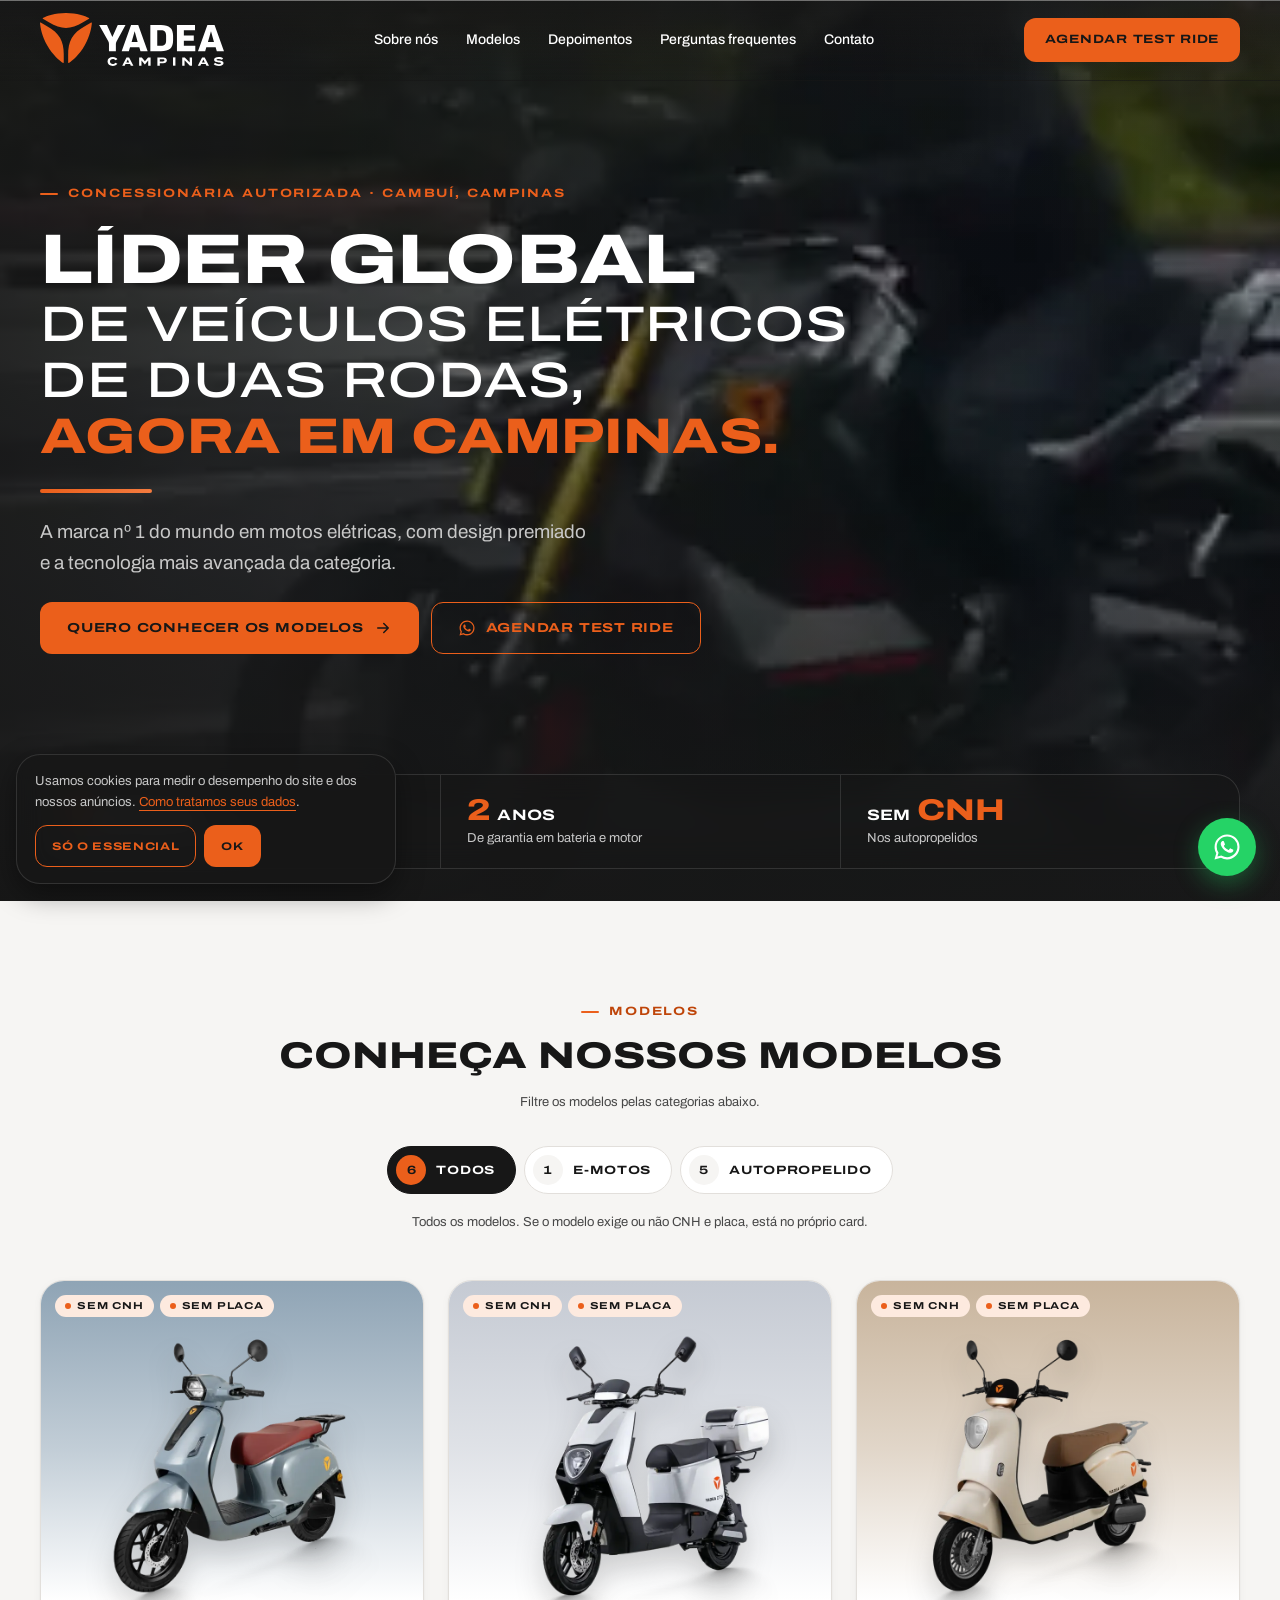
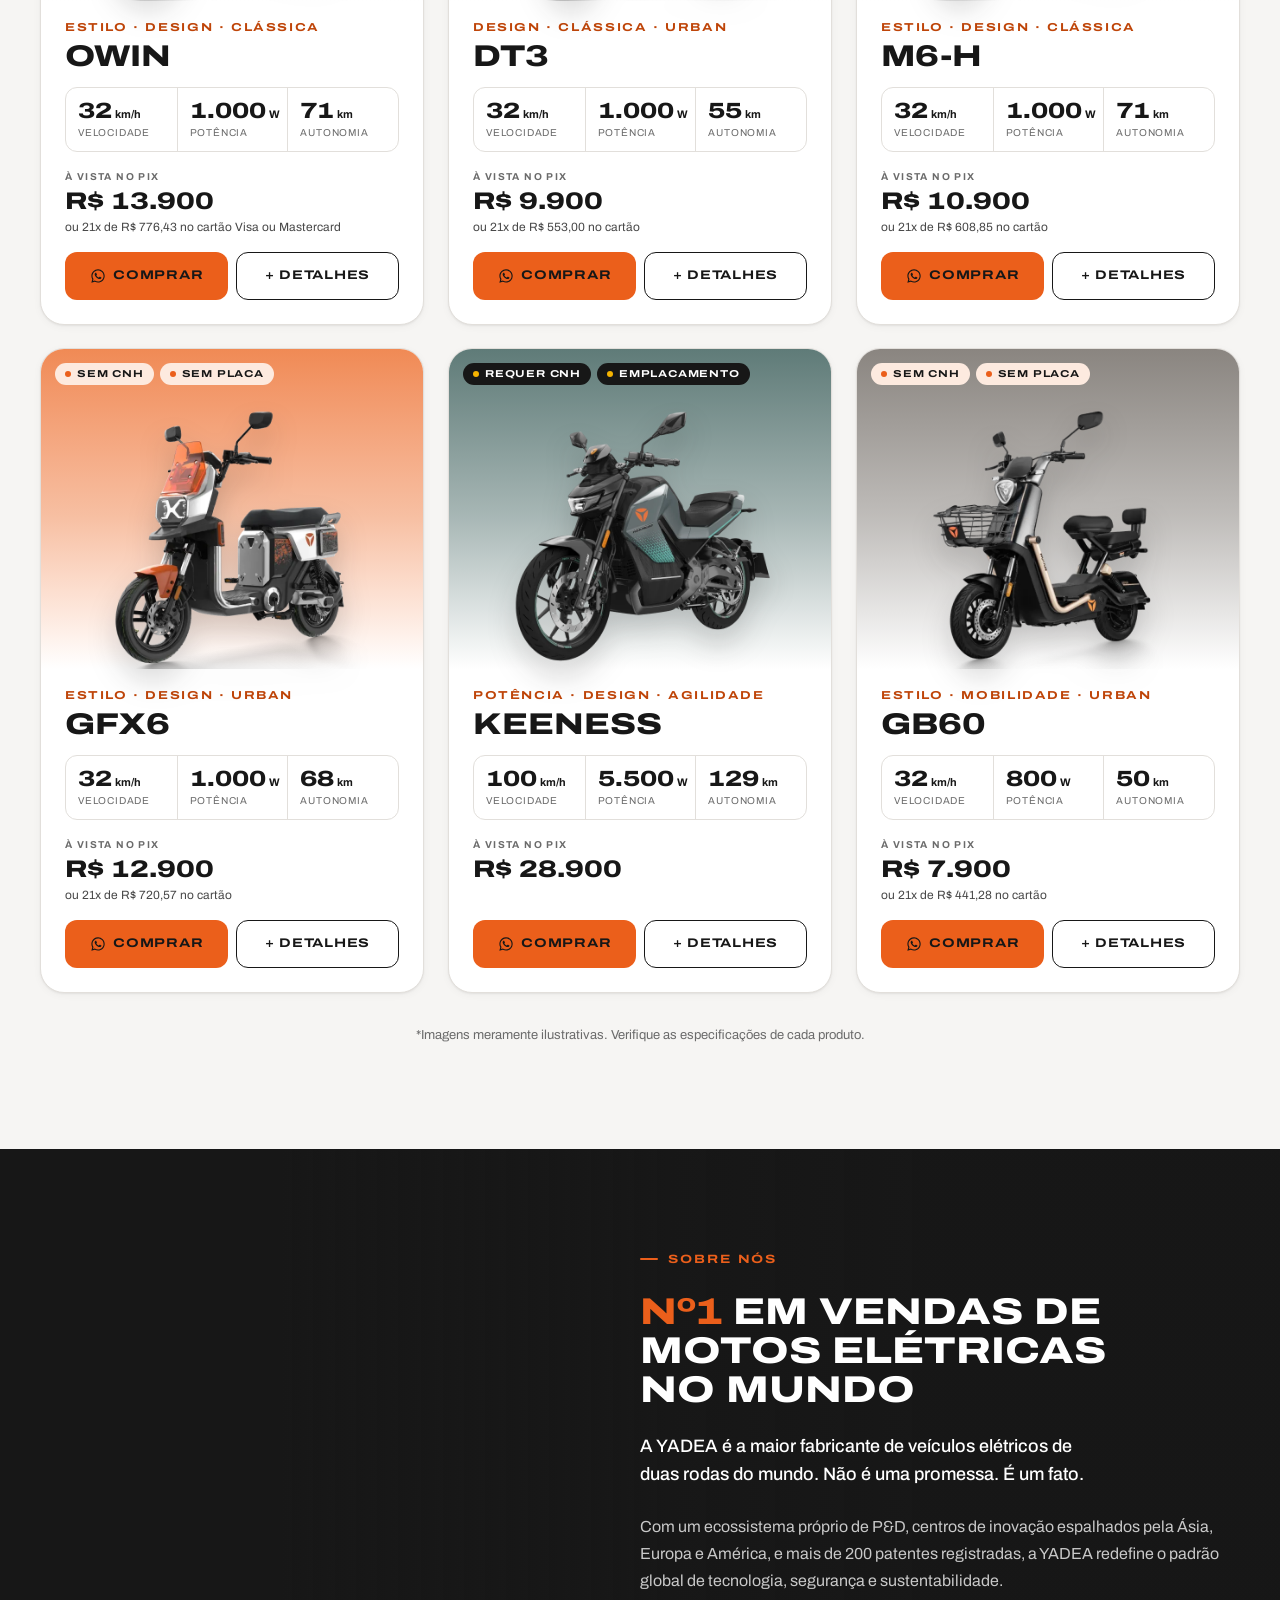
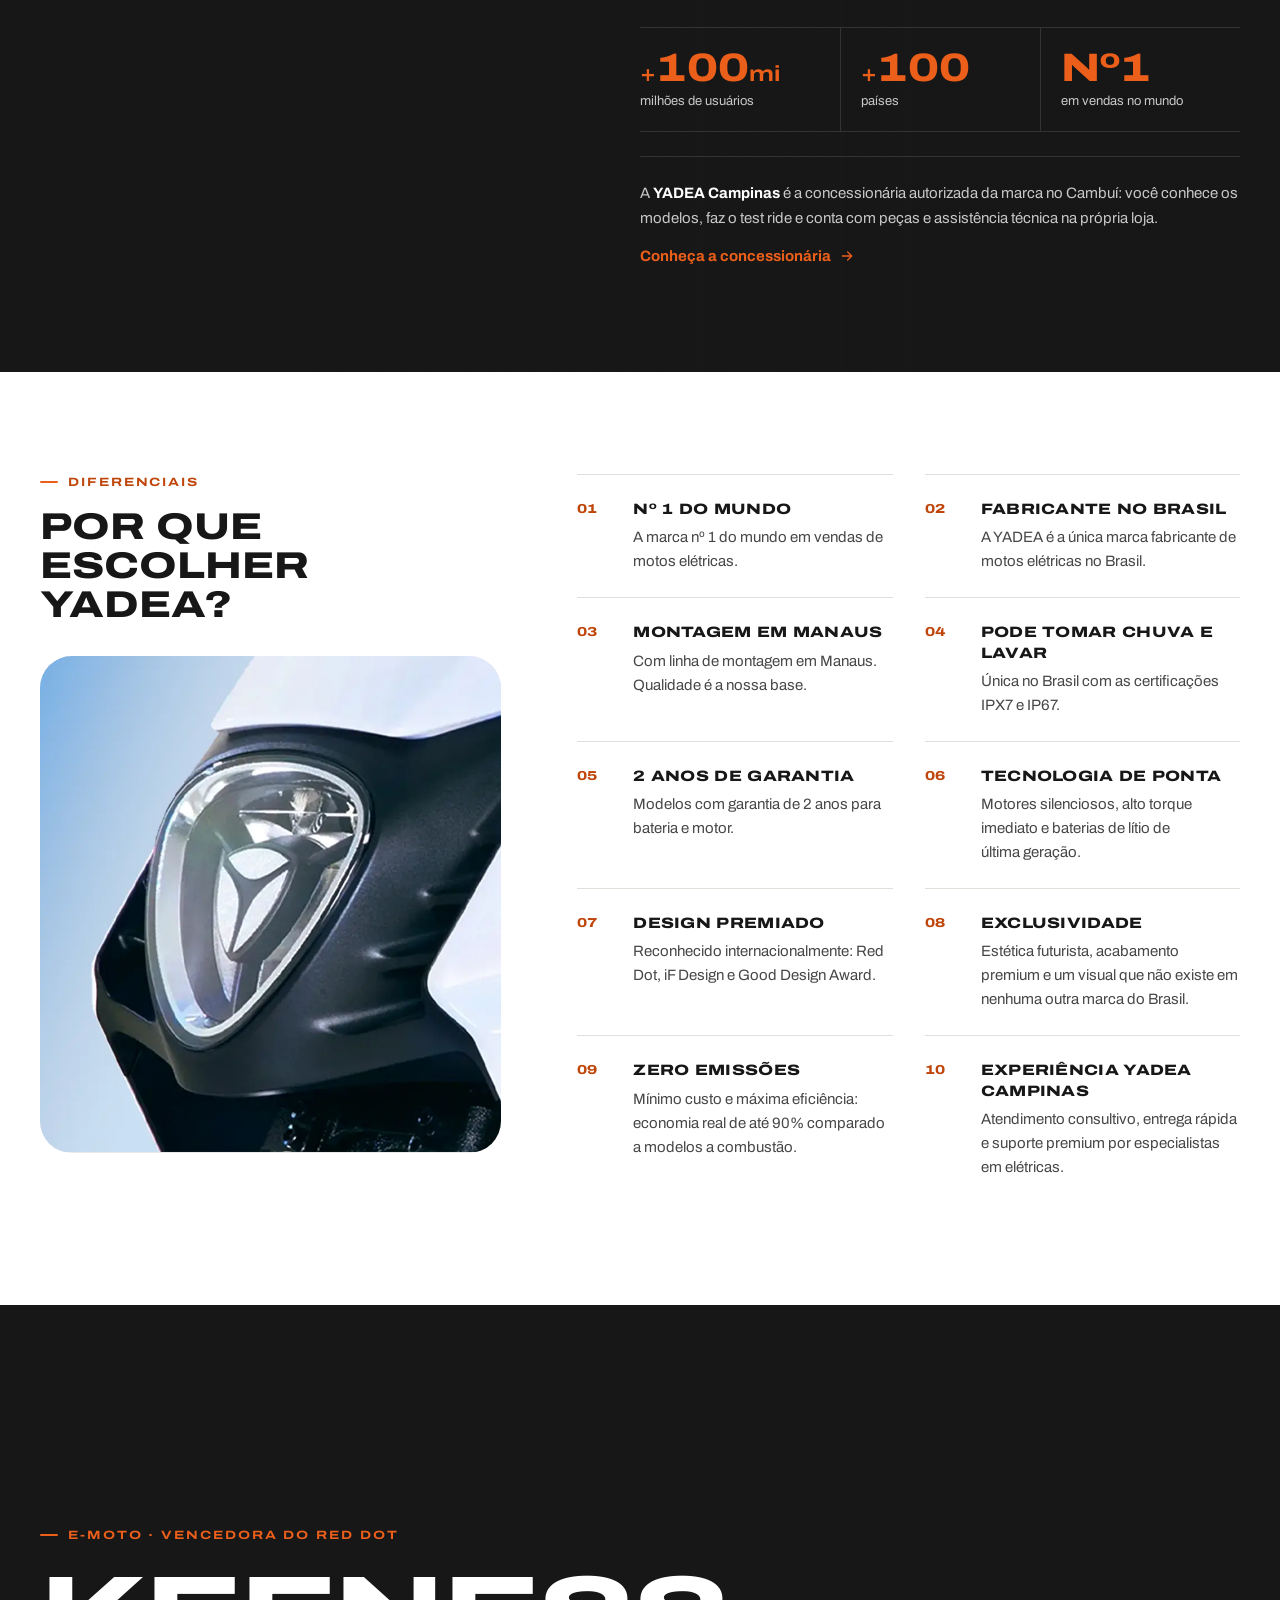
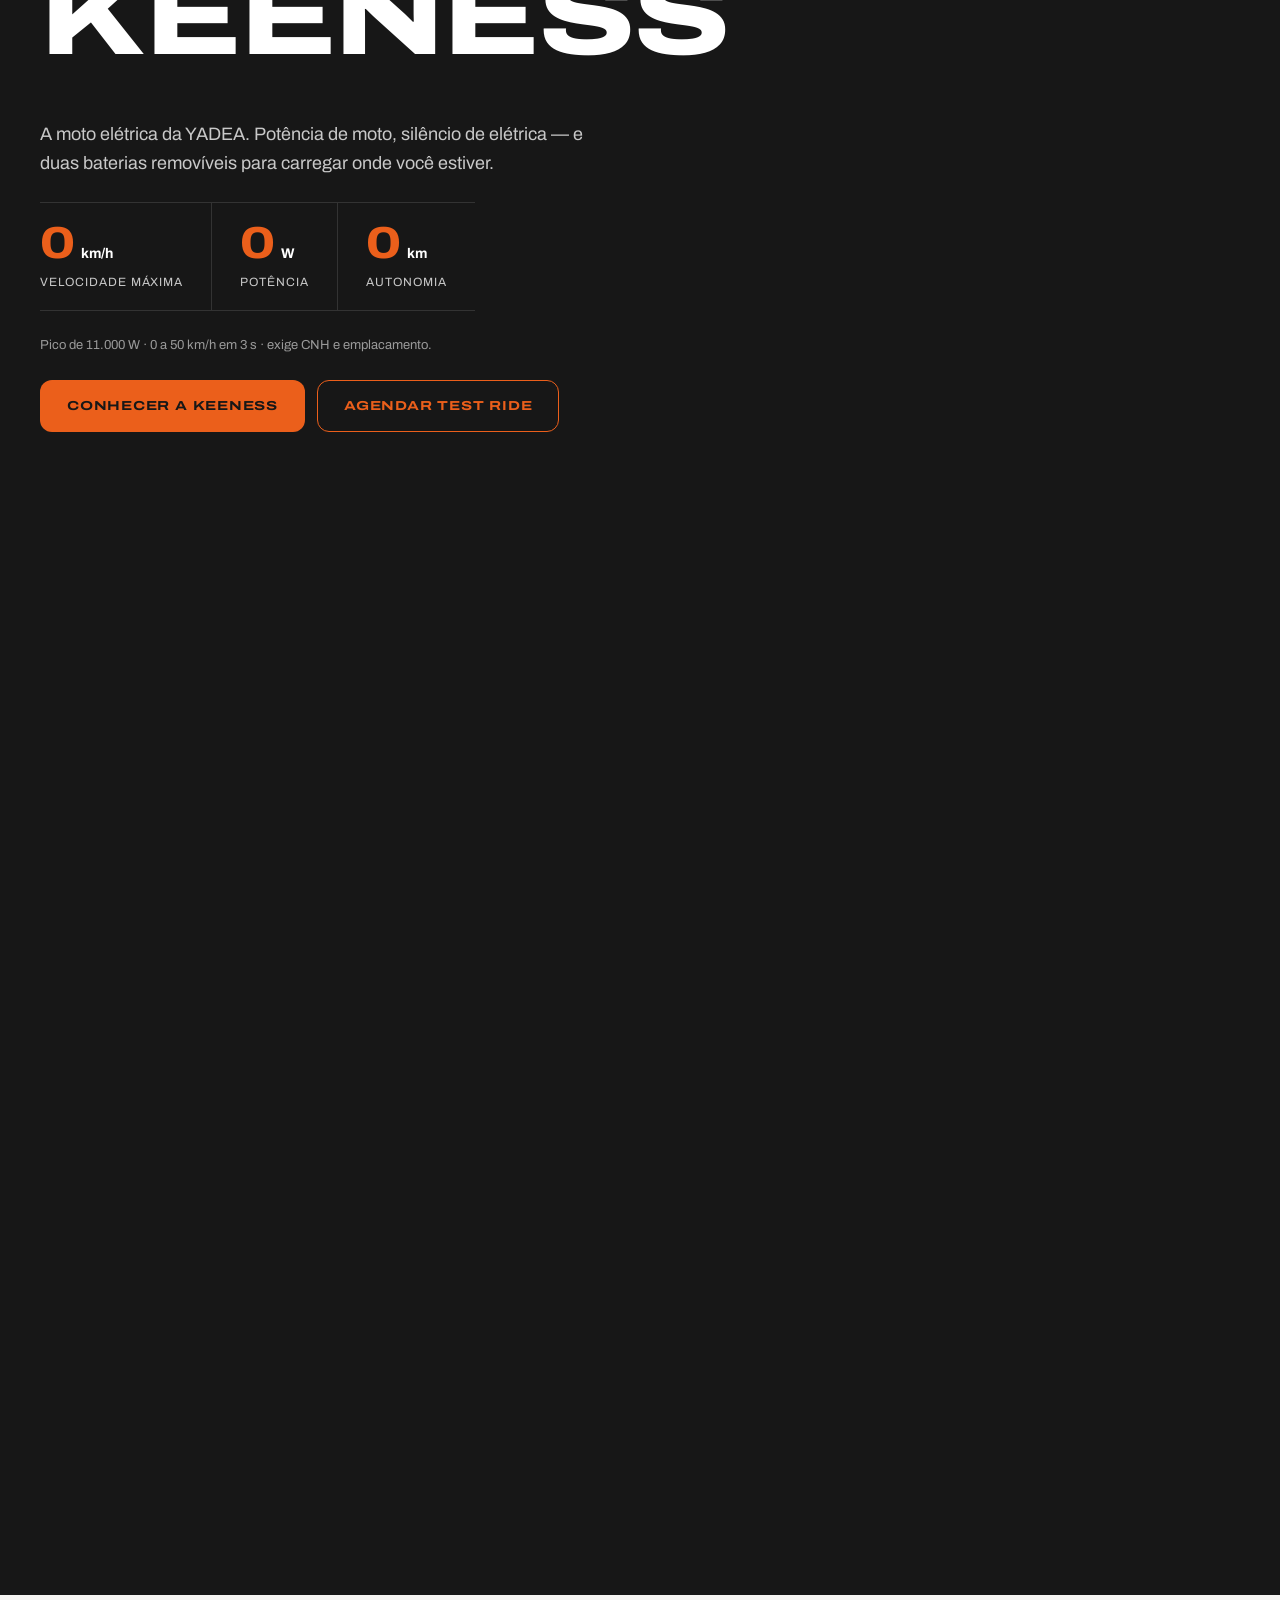
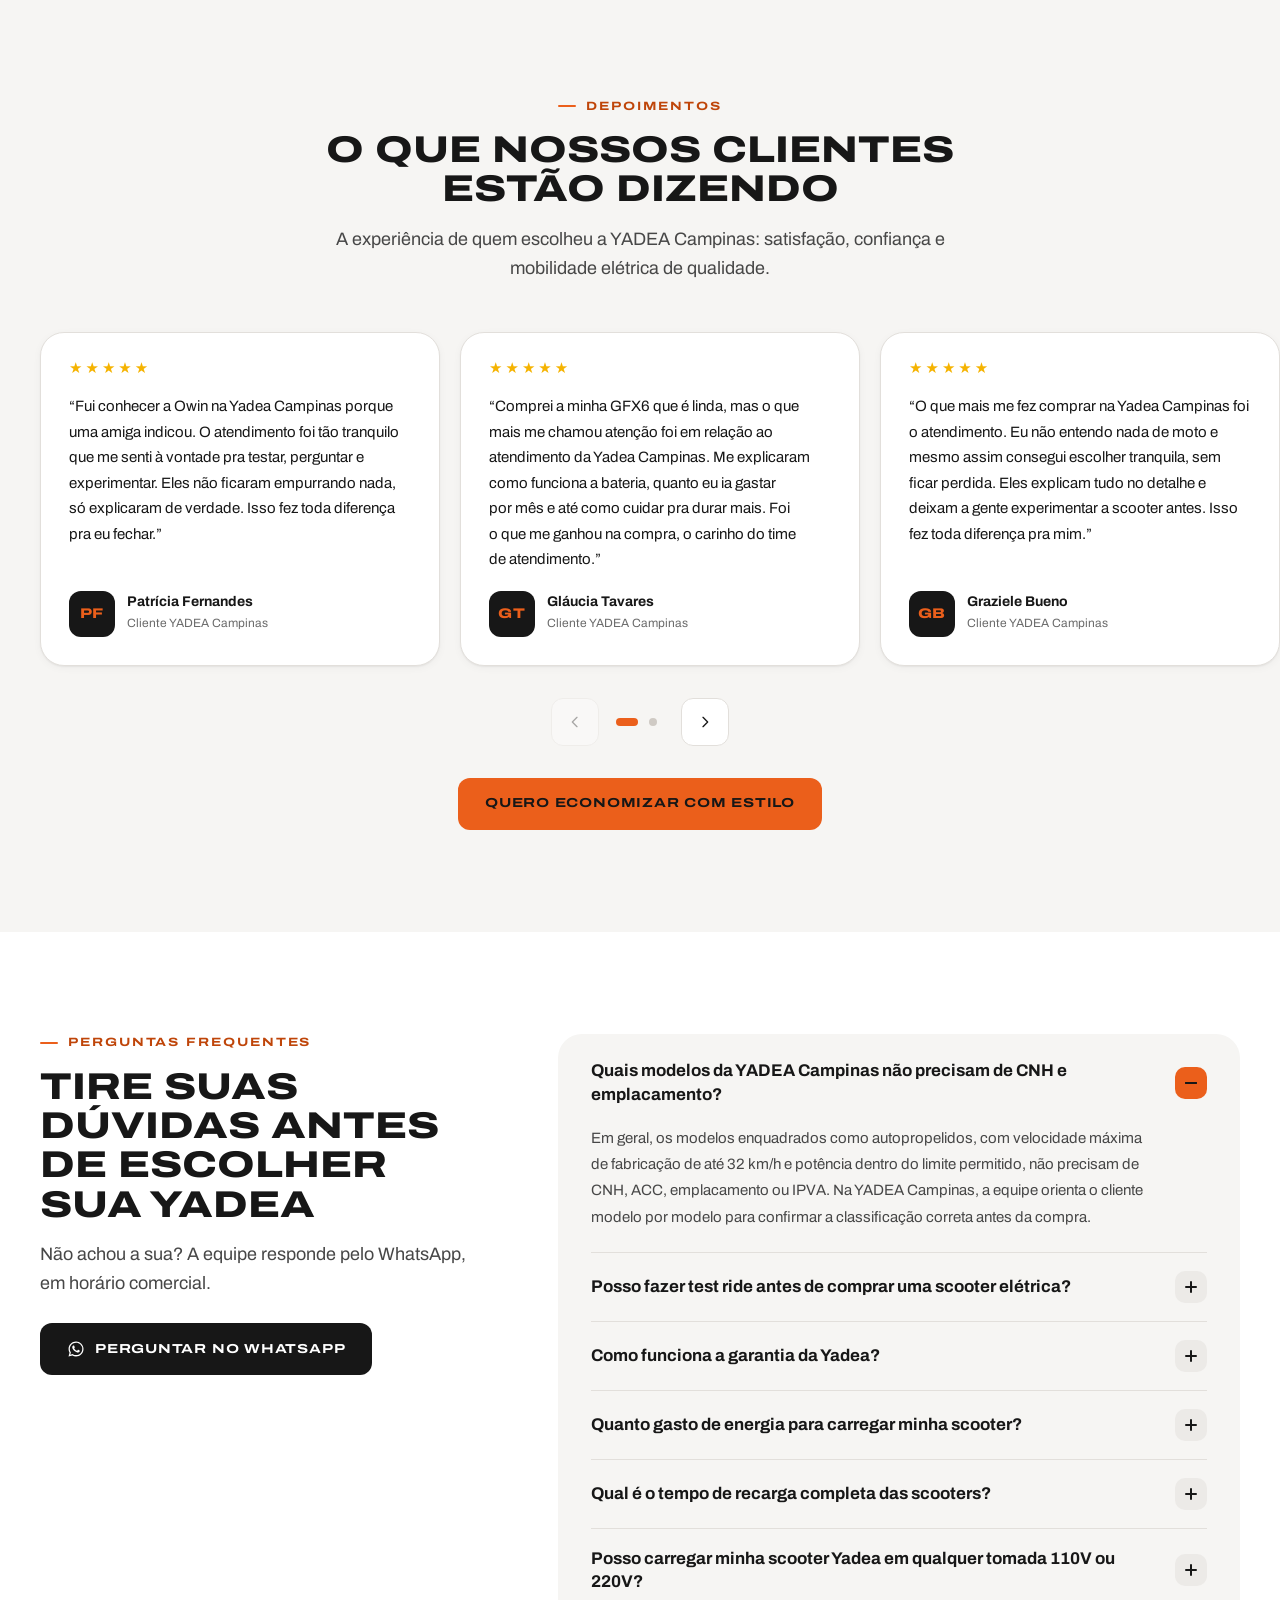
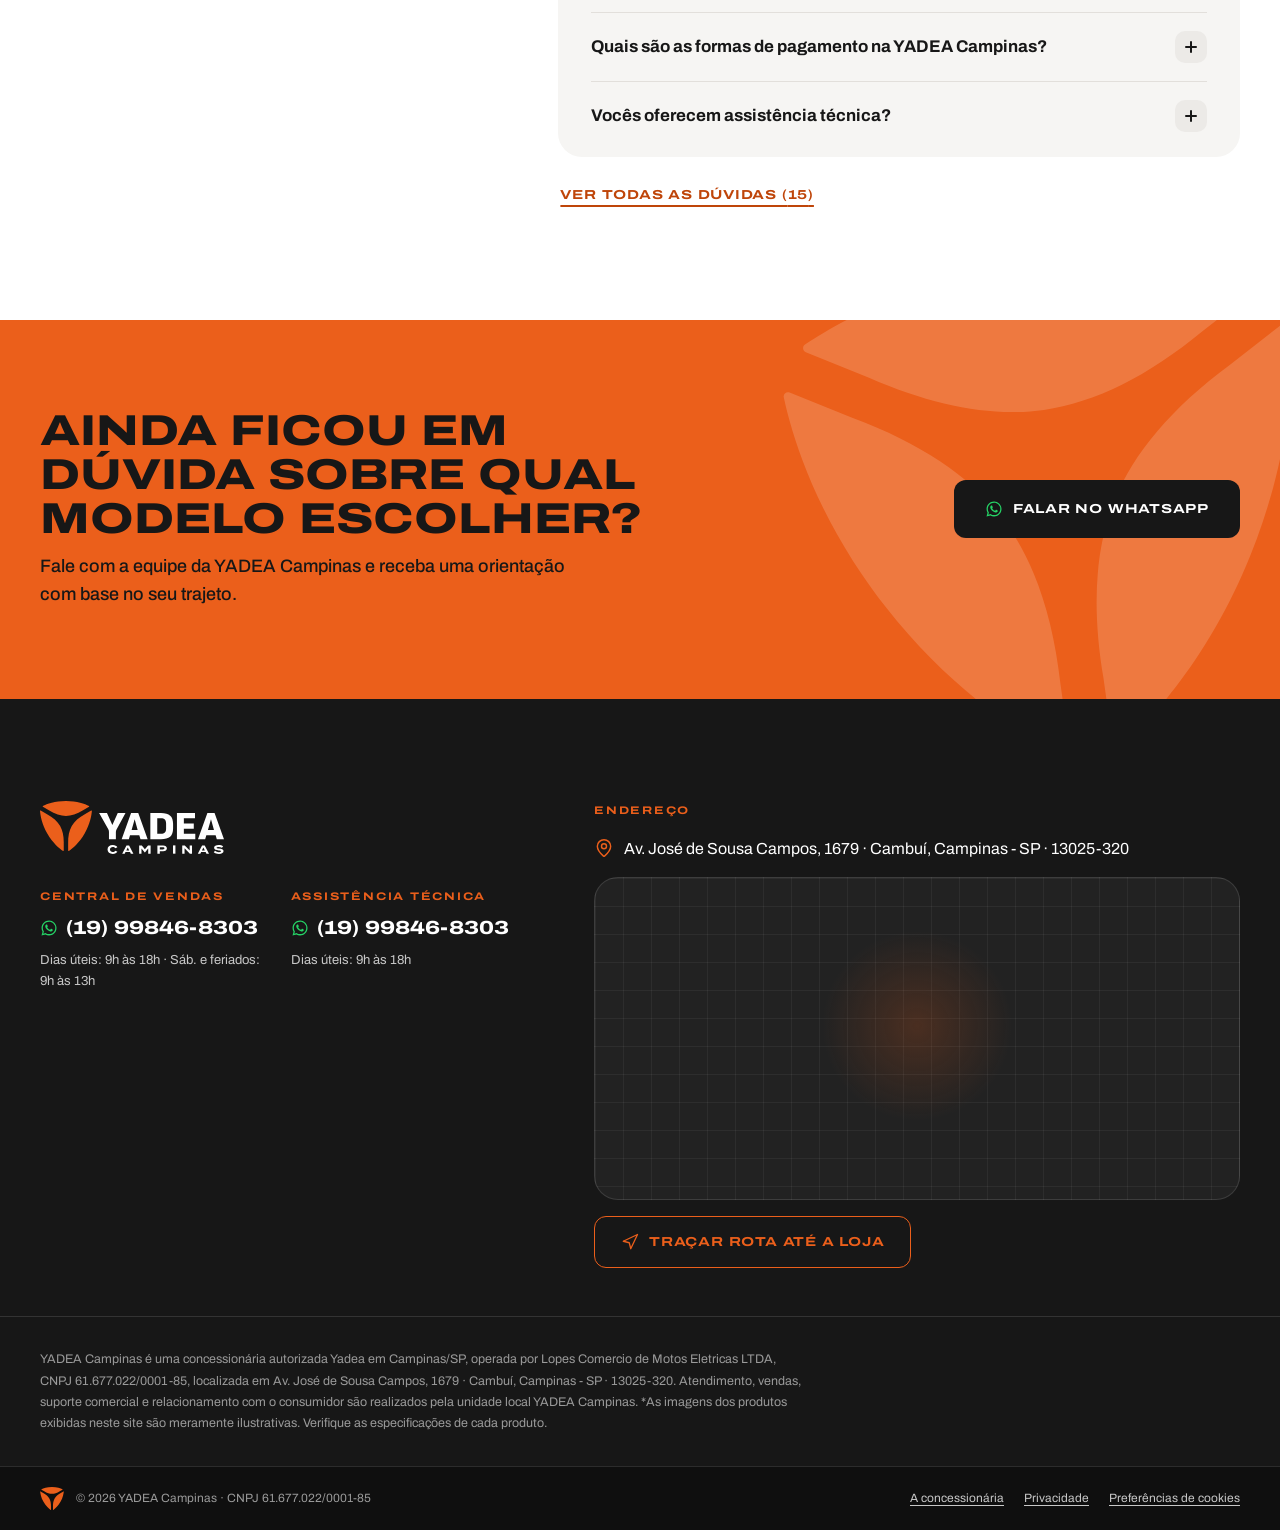
==== commit bf605411: "prévia v1.0.11: GA4 no site (a prévia segue sem medição) Co-Authored-By: Claude Opus 5.5 <noreply@an" ====
--- a/index.html
+++ b/index.html
@@ -44,8 +44,8 @@
 </script>
 
 <link rel="preload" href="assets/fonts/archivo-latin-var.woff2" as="font" type="font/woff2" crossorigin>
-<link rel="stylesheet" href="assets/css/yadea.css?v=1.0.10">
-<link rel="stylesheet" href="assets/css/campanha.css?v=1.0.10">
+<link rel="stylesheet" href="assets/css/yadea.css?v=1.0.11">
+<link rel="stylesheet" href="assets/css/campanha.css?v=1.0.11">
 
 <link rel="preload" as="image" href="assets/img/hero/hero-poster.webp" media="(min-width: 761px)" fetchpriority="high">
 <link rel="preload" as="image" href="assets/img/hero/hero-poster-vertical.webp" media="(max-width: 760px)" fetchpriority="high">
@@ -57,7 +57,7 @@
   })(document.documentElement);
 </script>
 
-<script src="assets/js/consent.js?v=1.0.10"></script>
+<script src="assets/js/consent.js?v=1.0.11"></script>
 
 <script>
   (function () {
@@ -1204,16 +1204,16 @@
   <p class="lightbox__contador" id="lightbox-contador" aria-live="polite"></p>
 </div>
 
-<script src="assets/js/tracking.js?v=1.0.10"></script>
-<script src="assets/js/config.js?v=1.0.10"></script>
-<script src="assets/js/galerias.js?v=1.0.10"></script>
-<script src="assets/js/catalogo.js?v=1.0.10"></script>
-<script src="assets/js/render.js?v=1.0.10"></script>
-<script src="assets/js/app.js?v=1.0.10"></script>
+<script src="assets/js/tracking.js?v=1.0.11"></script>
+<script src="assets/js/config.js?v=1.0.11"></script>
+<script src="assets/js/galerias.js?v=1.0.11"></script>
+<script src="assets/js/catalogo.js?v=1.0.11"></script>
+<script src="assets/js/render.js?v=1.0.11"></script>
+<script src="assets/js/app.js?v=1.0.11"></script>
 
 <script src="assets/vendor/gsap.min.js" defer></script>
 <script src="assets/vendor/ScrollTrigger.min.js" defer></script>
 <script src="assets/vendor/lenis.min.js" defer></script>
-<script src="assets/js/motion.js?v=1.0.10" defer></script>
+<script src="assets/js/motion.js?v=1.0.11" defer></script>
 </body>
 </html>
